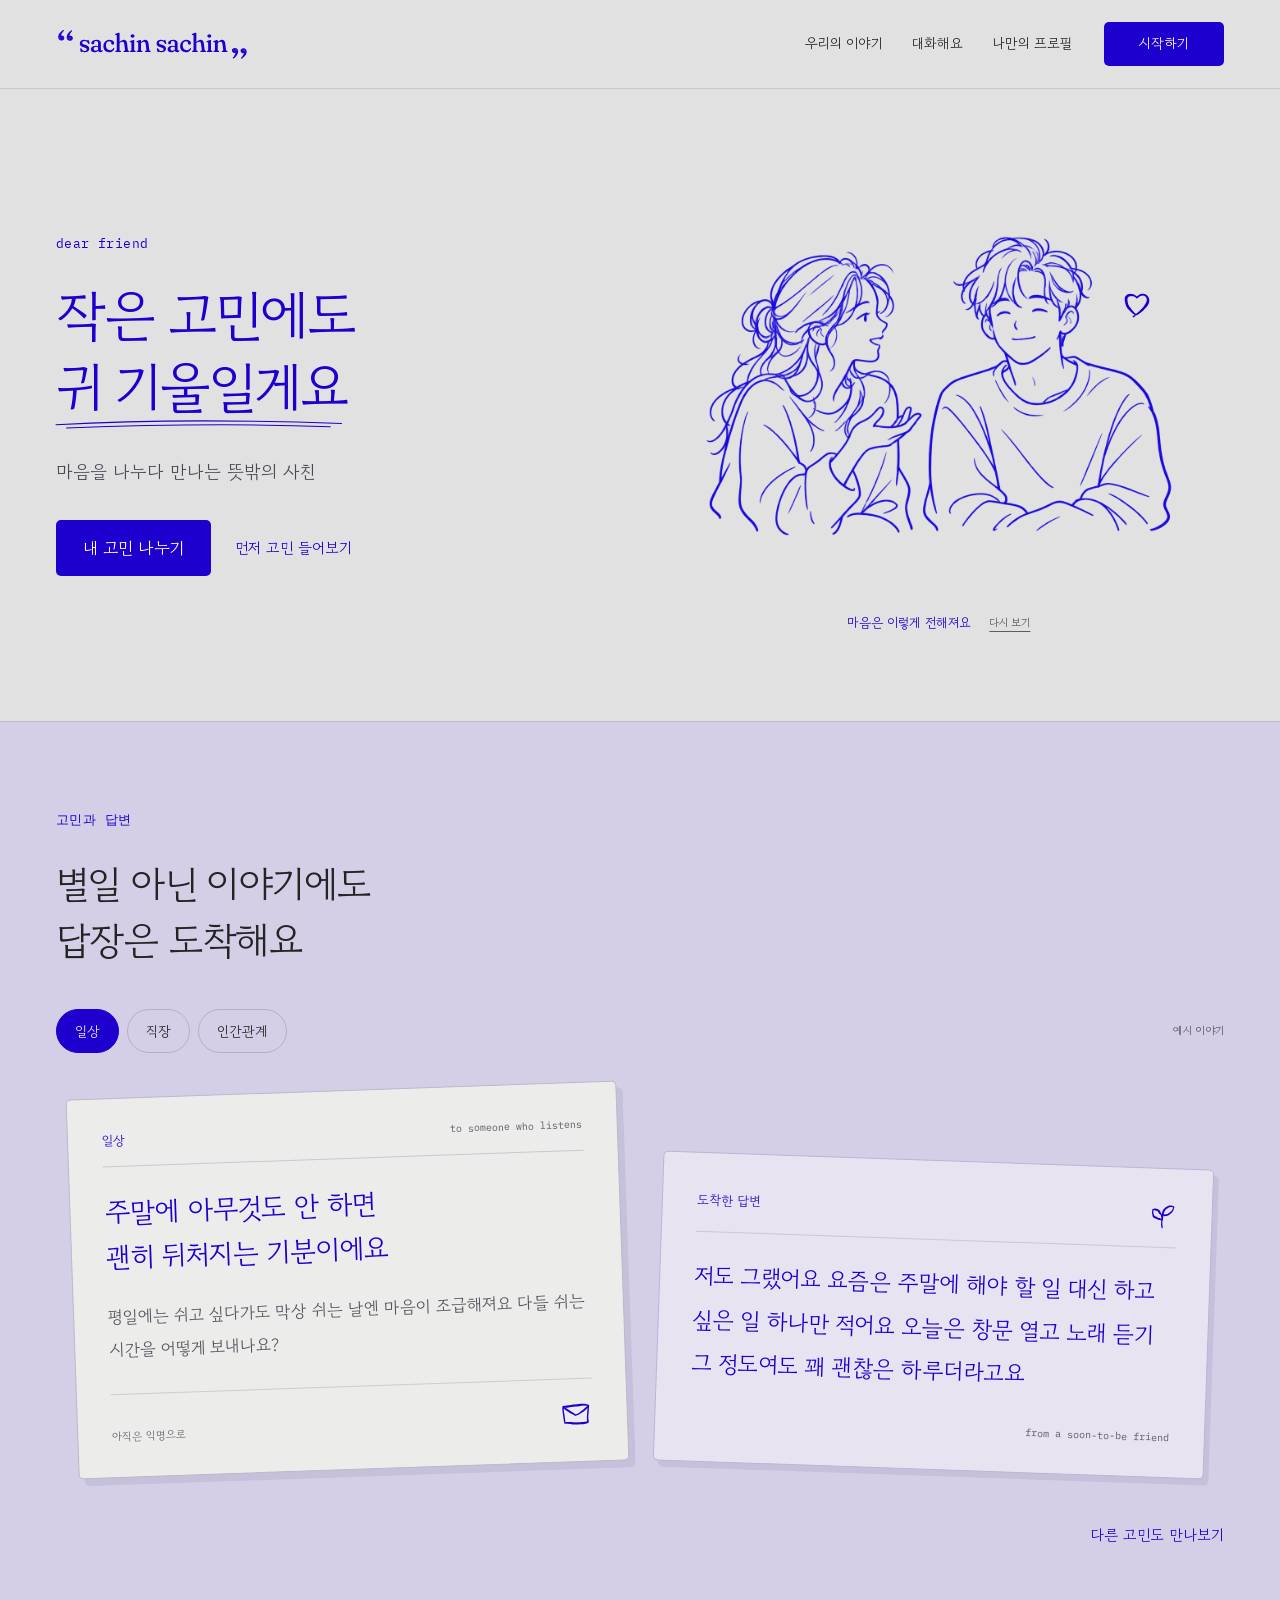
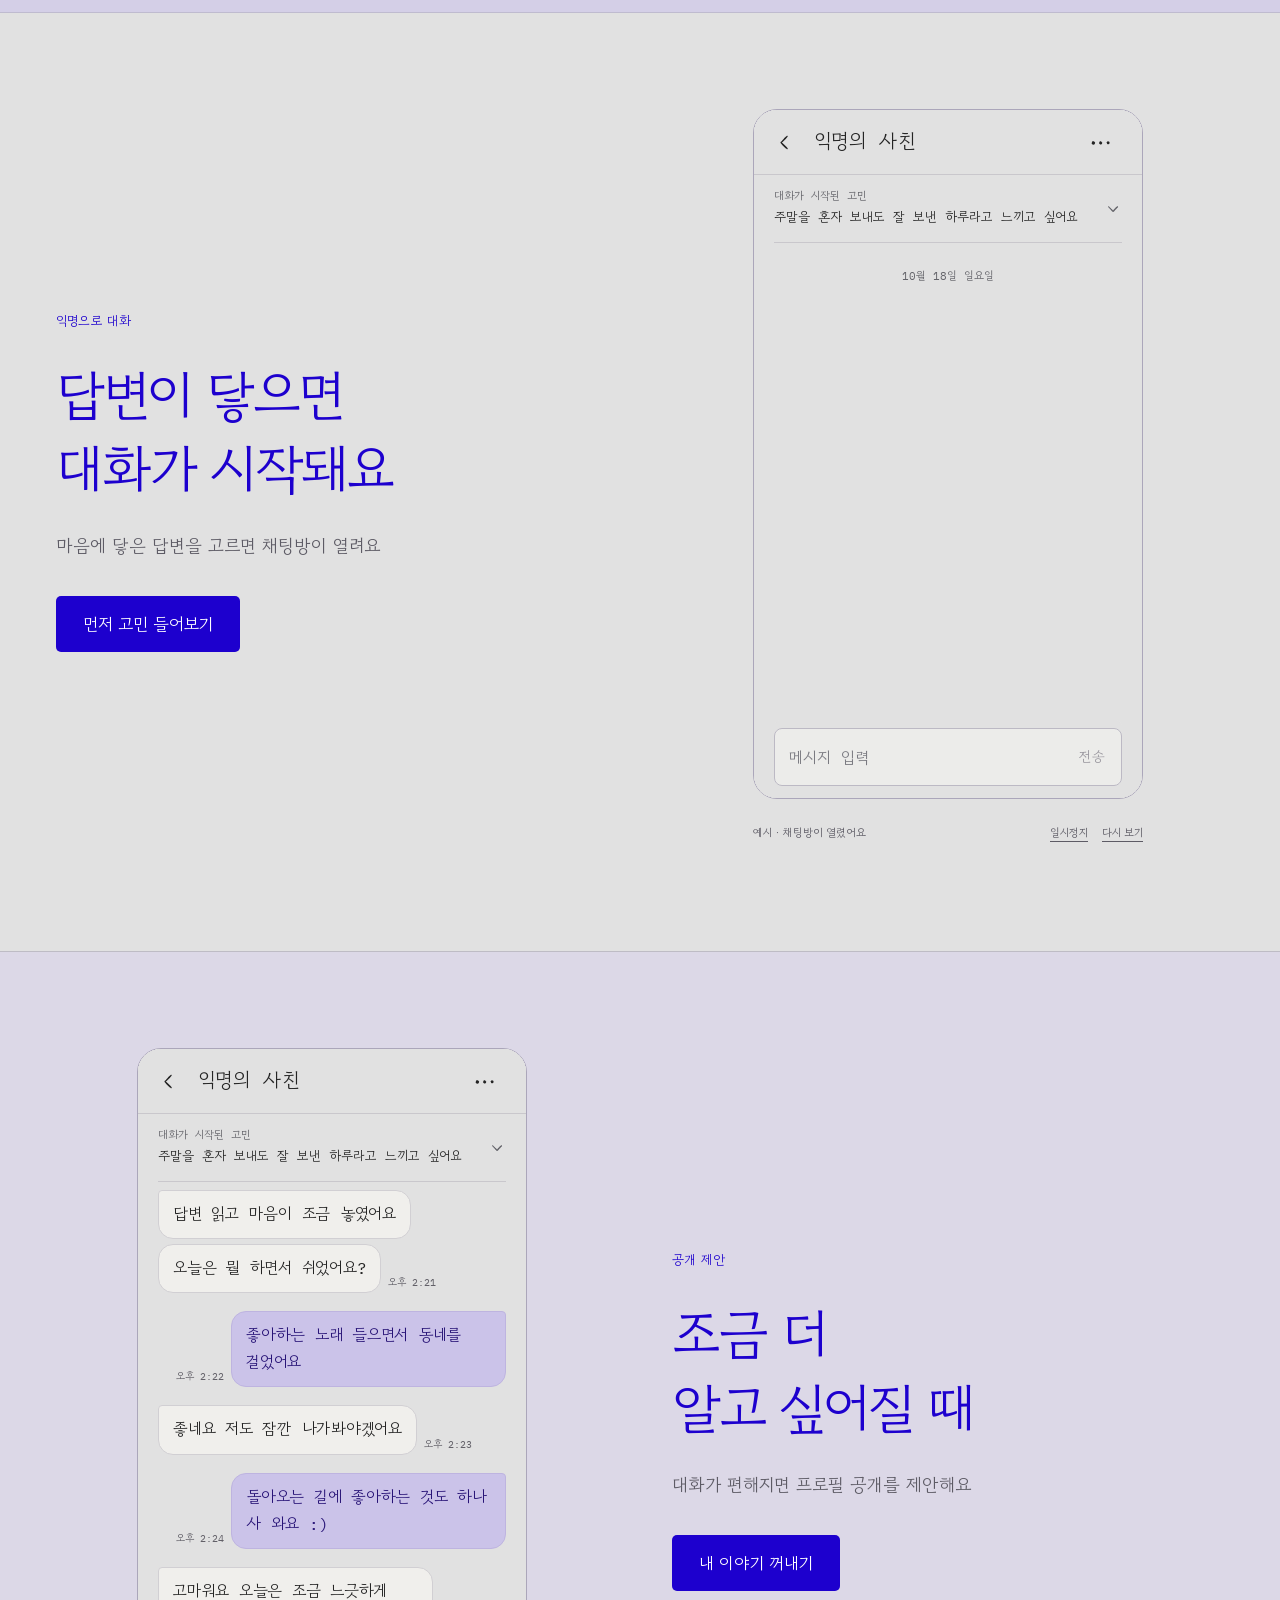
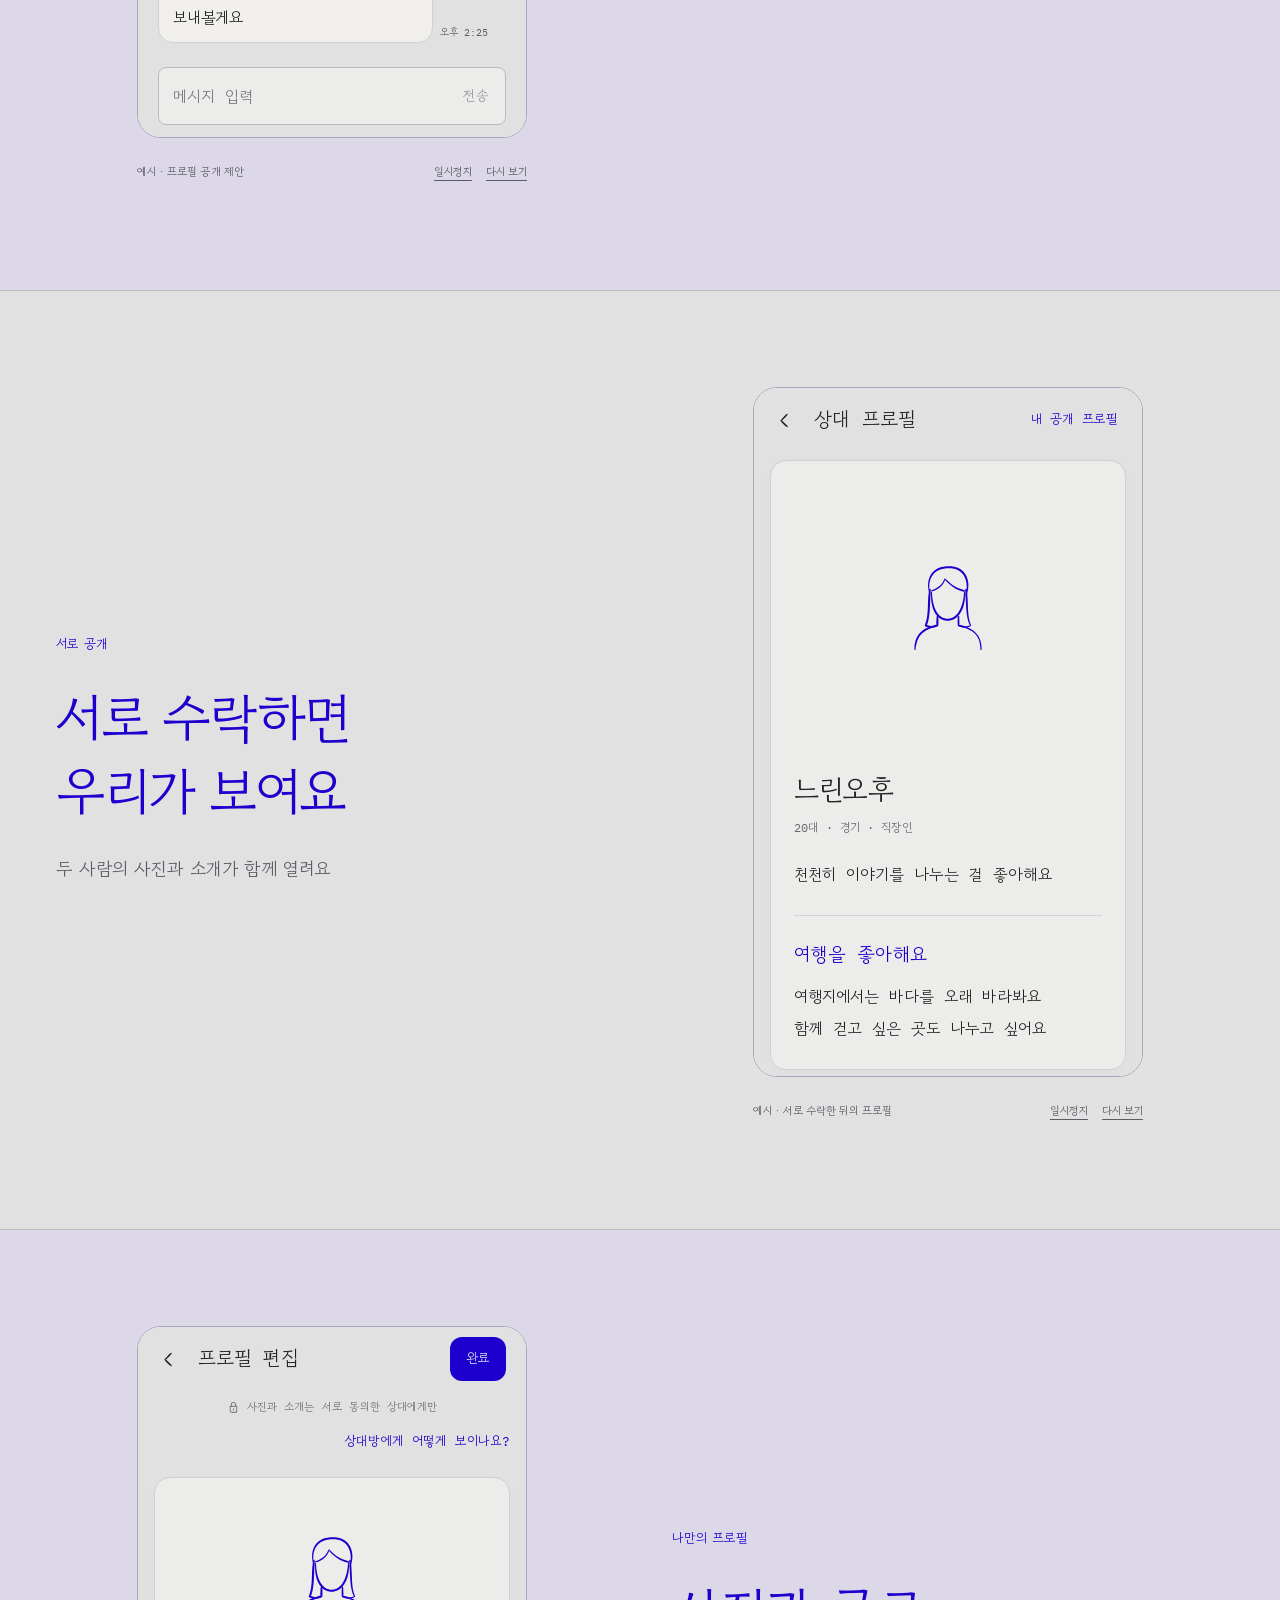
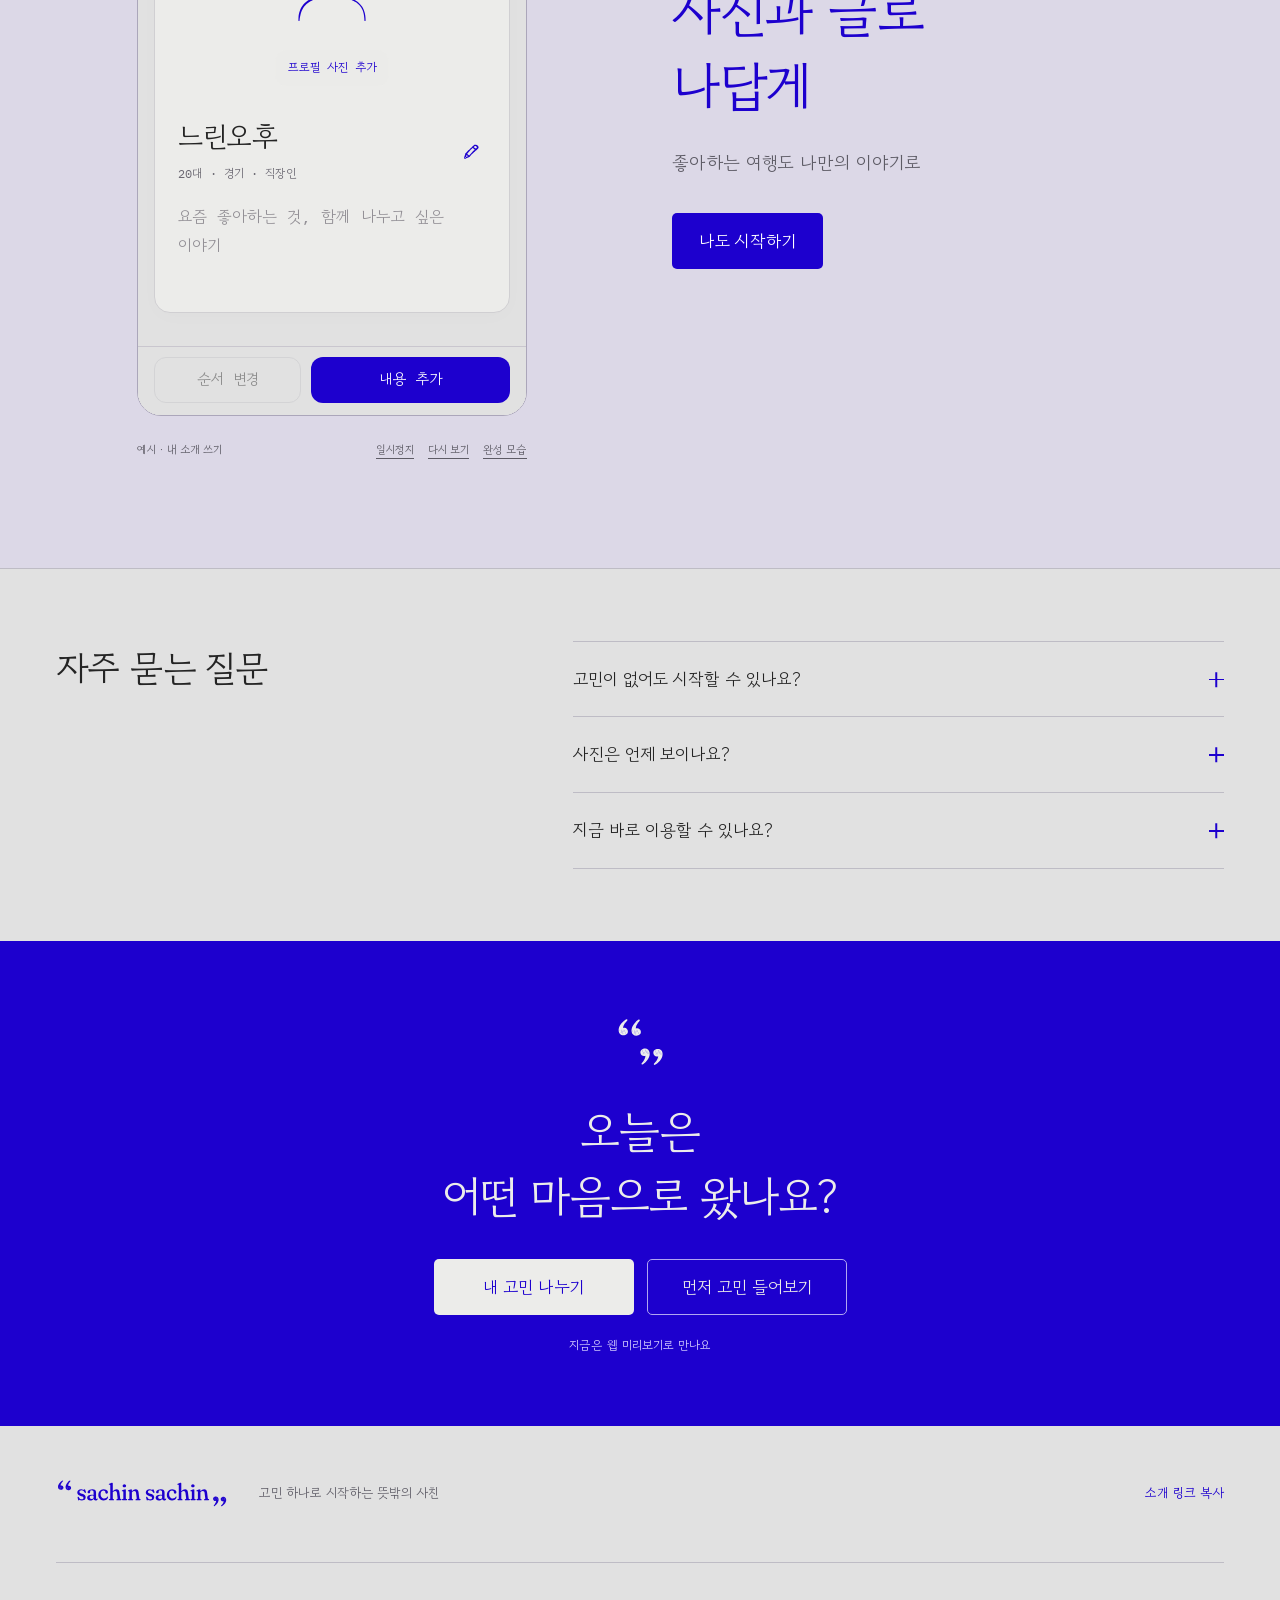
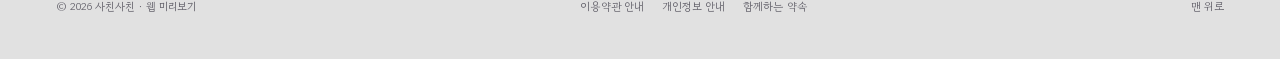
==== about/index.html @ dc68f645 "Separate disclosure proposal and revealed profiles, remove section numbering and retire previous pho" ====
<!doctype html>
<html lang="ko">
<head>
 <meta charset="utf-8">
 <meta name="viewport" content="width=device-width,initial-scale=1,viewport-fit=cover">
 <title>사친사친 — 작은 고민에도 귀 기울일게요</title>
 <meta name="description" content="작은 고민에도 귀 기울일게요 마음을 나누다 만나는 뜻밖의 사친">
 <meta name="theme-color" content="#e1e1e1">
 <link rel="canonical" href="https://jennkim0210.github.io/sachin-sachin-user-preview/about/">
 <meta property="og:type" content="website">
 <meta property="og:locale" content="ko_KR">
 <meta property="og:site_name" content="사친사친">
 <meta property="og:title" content="작은 고민에도 귀 기울일게요 — 사친사친">
 <meta property="og:description" content="고민을 나누고 들어주며 시작하는 뜻밖의 사친">
 <meta property="og:url" content="https://jennkim0210.github.io/sachin-sachin-user-preview/about/">
 <meta property="og:image" content="https://jennkim0210.github.io/sachin-sachin-user-preview/about/share.jpg?v=20261018-separate-disclosure">
 <meta property="og:image:width" content="1200"><meta property="og:image:height" content="630">
 <meta property="og:image:alt" content="작은 고민에도 귀 기울일게요 서로 이야기를 나누는 두 사람의 손그림과 사친사친 로고">
 <meta name="twitter:card" content="summary_large_image">
 <meta name="twitter:title" content="사친사친 — 작은 고민에도 귀 기울일게요">
 <meta name="twitter:description" content="고민을 나누고 들어주며 시작하는 뜻밖의 사친">
 <meta name="twitter:image" content="https://jennkim0210.github.io/sachin-sachin-user-preview/about/share.jpg?v=20261018-separate-disclosure">
 <link rel="icon" type="image/svg+xml" href="./assets/mark.svg">
 <link rel="apple-touch-icon" href="./assets/app-icon.png">
 <link rel="preload" href="./assets/gowun-dodum.woff2" as="font" type="font/woff2" crossorigin>
 <link rel="stylesheet" href="./landing.css?v=20261018-separate-disclosure">
</head>
<body>
 <a class="skip-link" href="#main">본문으로 건너뛰기</a>
 <header class="site-header">
  <div class="header-inner wrap">
   <a class="brand" href="#top" aria-label="사친사친 소개 처음으로"><img src="./assets/wordmark.svg" width="196" height="40" alt="사친사친"></a>
   <nav class="desktop-nav" aria-label="소개 메뉴"><a href="#stories">우리의 이야기</a><a href="#how">대화해요</a><a href="#profile-maker">나만의 프로필</a></nav>
   <a class="header-start" href="../#/listen?from=landing">시작하기</a>
  </div>
 </header>
 <main id="main">
  <section class="hero wrap" id="top" aria-labelledby="hero-title">
   <div class="hero-copy">
    <p class="eyebrow" lang="en">dear friend</p>
    <h1 id="hero-title">작은 고민에도<br><span class="underlined">귀 기울일게요<svg viewBox="0 0 440 20" preserveAspectRatio="none" aria-hidden="true"><path d="M3 12Q190 1 435 10M19 17Q240 8 418 15"/></svg></span></h1>
    <p class="hero-description">마음을 나누다 만나는 뜻밖의 사친</p>
    <div class="hero-actions"><a class="button primary" href="../#/write?from=landing">내 고민 나누기</a><a class="text-link" href="../#/listen?from=landing">먼저 고민 들어보기</a></div>
   </div>
   <figure class="hero-art"><div class="listening-scene" id="listening-scene"><div class="artboard"><img src="./assets/hero.webp" alt="한 사람의 이야기를 다른 사람이 가만히 듣고 있어요" width="1536" height="1024" fetchpriority="high"><svg viewBox="0 0 1000 667" class="ear-flow" aria-hidden="true"><defs><mask id="incoming-mask" maskUnits="userSpaceOnUse" x="300" y="190" width="450" height="120" style="mask-type:luminance"><path class="ink-window incoming-window" d="M334 276L342 262C331 256 329 244 334 235C341 222 368 219 387 224C402 228 409 238 404 249C400 264 378 269 354 265L334 276C356 285 374 264 393 266C412 269 426 256 444 258C455 260 463 263 474 258" pathLength="100" fill="none" stroke="white" stroke-width="12"/></mask><mask id="heart-mask" maskUnits="userSpaceOnUse" x="300" y="190" width="450" height="120" style="mask-type:luminance"><path class="ink-window heart-window" d="M604 252C632 251 648 245 668 243C683 241 696 249 707 241C700 235 689 225 690 216C691 208 702 207 708 215C714 205 726 209 726 217C726 225 715 235 707 241" pathLength="100" fill="none" stroke="white" stroke-width="12"/></mask></defs><g mask="url(#incoming-mask)"><path class="pen-ink" fill="currentColor" stroke="none" d="M335.14 276.65L335.78 275.77L336.29 274.82L336.73 273.84L337.4 272.98L337.74 271.93L338.39 271.07L338.83 270.08L339.3 269.12L339.92 268.23L340.25 267.19L340.92 266.33L341.3 265.31L341.83 264.37L342.39 263.47L342.84 261.73L341.54 260.5L340.53 260.08L339.78 259.32L338.96 258.71L338.23 258.03L337.69 257.2L336.97 256.56L336.58 255.67L336.07 254.9L335.58 254.13L335.37 253.22L334.88 252.47L334.62 251.62L334.46 250.74L334.04 249.97L333.96 249.1L333.8 248.26L333.51 247.46L333.59 246.6L333.46 245.78L333.35 244.95L333.56 244.12L333.49 243.28L333.6 242.45L333.91 241.65L333.92 240.78L334.25 239.97L334.6 239.16L334.74 238.28L335.23 237.52L335.55 236.7L335.84 235.84L336.32 235.28L336.63 234.67L336.89 234.01L337.41 233.52L337.88 233L338.21 232.35L338.78 231.9L339.37 231.48L339.82 230.85L340.47 230.44L341.17 230.07L341.76 229.47L342.52 229.1L343.31 228.75L344.03 228.16L344.9 227.87L345.74 227.46L346.55 226.92L347.5 226.72L348.35 226.22L349.26 225.89L350.22 225.69L351.12 225.23L352.12 225.18L353.09 224.9L354.09 224.74L355.14 224.75L356.17 224.47L357.27 224.6L358.35 224.36L359.47 224.35L360.6 224.25L361.71 224.01L362.86 224.01L363.95 223.62L365.09 223.63L366.17 223.3L367.28 223.25L368.37 223.13L369.46 223L370.56 223.14L371.66 222.99L372.77 223.27L373.9 223.19L375.03 223.45L376.17 223.52L377.3 223.62L378.42 223.86L379.53 223.81L380.59 224.16L381.65 224.13L382.62 224.45L383.59 224.64L384.54 224.83L385.4 225.29L386.36 225.44L387.35 226.07L388.48 226.4L389.46 227.05L390.53 227.49L391.54 228.02L392.49 228.58L393.5 228.94L394.3 229.59L395.24 229.92L395.97 230.49L396.67 231.03L397.43 231.42L397.93 232.1L398.55 232.61L399.14 233.14L399.49 233.86L400.05 234.4L400.54 235L400.82 235.73L401.33 236.31L401.81 236.92L402.05 237.65L402.49 238.26L402.97 238.85L403.17 239.57L403.5 240.23L403.94 240.86L404.07 241.59L404.22 242.31L404.54 243.03L404.52 243.8L404.45 244.57L404.57 245.39L404.31 246.19L404.03 246.99L403.89 247.89L403.33 248.72L403.07 249.52L402.93 250.31L402.51 250.98L402.1 251.64L401.89 252.4L401.48 253.05L400.94 253.62L400.62 254.31L400.22 254.95L399.61 255.42L399.14 255.98L398.71 256.58L398.05 256.94L397.44 257.34L396.91 257.88L396.19 258.14L395.46 258.39L394.79 258.85L393.99 259.05L393.16 259.21L392.38 259.64L391.49 259.79L390.59 259.97L389.75 260.41L388.8 260.55L387.89 260.84L387.03 261.27L386.06 261.38L385.19 261.77L384.29 262.04L383.34 262.12L382.48 262.5L381.51 262.49L380.56 262.69L379.57 262.86L378.52 262.82L377.47 263.15L376.33 263.12L375.21 263.45L374.04 263.65L372.89 263.9L371.78 264.32L370.63 264.47L369.58 264.95L368.47 264.99L367.42 265.36L366.34 265.29L365.24 265.42L364.13 265.26L362.96 265.15L361.77 264.95L360.55 264.68L359.28 264.51L358.03 264.21L356.74 264.12L355.52 263.8L353.86 263.74L352.41 264.23L351.57 264.89L350.57 265.19L349.64 265.71L348.66 266.13L347.61 266.43L346.63 267L345.51 267.23L344.52 267.83L343.45 268.24L342.41 268.76L341.47 269.43L340.4 269.88L339.56 270.66L338.54 271.15L337.67 271.81L336.78 272.42L335.8 272.86L335 273.53L333.97 273.86L332.24 276.17L334.41 278.16L335.46 278.61L336.6 278.8L337.67 279.27L338.81 279.3L339.91 279.47L340.99 279.62L342.04 279.44L343.06 279.59L344.03 279.49L344.96 279.34L345.88 279.5L346.77 279.32L347.66 279.33L348.57 279.48L349.49 279.32L350.44 279.45L351.43 279.52L352.43 279.34L353.47 279.47L354.51 279.33L355.53 279.08L356.6 279.07L357.59 278.69L358.57 278.39L359.58 278.21L360.45 277.69L361.38 277.43L362.29 277.12L363.11 276.6L364.04 276.4L364.91 276L365.78 275.54L366.74 275.36L367.61 274.85L368.53 274.47L369.5 274.18L370.33 273.57L371.27 273.22L372.17 272.78L372.94 272.15L373.86 271.81L374.66 271.28L375.42 270.72L376.31 270.44L377.05 269.91L377.83 269.5L378.7 269.31L379.45 268.85L380.27 268.6L381.14 268.48L381.92 268.08L382.79 267.94L383.66 267.85L384.48 267.49L385.35 267.41L386.22 267.35L387.04 267.03L387.91 267L388.76 266.99L389.58 266.75L390.41 266.81L391.23 266.92L392.04 266.81L392.82 267.03L393.83 267.32L394.9 267.46L395.92 267.92L397.02 268L398.09 268.37L399.2 268.56L400.33 268.61L401.46 268.9L402.6 268.75L403.73 268.81L404.85 268.76L405.91 268.45L407.01 268.44L408.01 268.09L409.01 267.84L410.03 267.71L410.95 267.25L411.95 267.11L412.91 266.8L413.85 266.38L414.87 266.26L415.8 265.79L416.78 265.47L417.79 265.22L418.68 264.66L419.69 264.42L420.6 263.99L421.48 263.49L422.45 263.28L423.28 262.75L424.17 262.42L425.08 262.18L425.89 261.67L426.82 261.52L427.69 261.2L428.56 260.83L429.51 260.76L430.4 260.37L431.33 260.17L432.29 260.06L433.2 259.67L434.17 259.62L435.12 259.41L436.06 259.13L437.03 259.18L437.97 258.92L438.93 258.88L439.9 258.96L440.87 258.79L441.84 259.04L442.82 259.07L443.78 259.19L444.8 259.61L445.93 259.73L446.96 260.23L448.07 260.34L449.11 260.71L450.17 260.97L451.24 261.08L452.25 261.47L453.31 261.47L454.32 261.72L455.33 261.91L456.37 261.88L457.36 262.18L458.38 262.15L459.4 262.2L460.42 262.41L461.45 262.24L462.5 262.37L463.55 262.35L464.6 262.15L465.69 262.25L466.75 261.95L467.86 261.82L468.98 261.65L470.07 261.23L471.26 261.09L472.35 260.52L473.58 260.25L474.68 259.6L475.36 259.2L475.75 258.49L475.78 257.68L475.47 256.94L474.86 256.41L474.09 256.19L473.25 256.24L472.22 256.88L471.11 257.13L470.12 257.61L469.1 257.91L468.1 258.14L467.16 258.55L466.16 258.57L465.24 258.92L464.29 258.98L463.34 259.01L462.41 259.24L461.47 259.08L460.53 259.17L459.58 259.18L458.64 258.95L457.66 259.06L456.71 258.85L455.74 258.71L454.74 258.74L453.77 258.41L452.75 258.41L451.75 258.23L450.75 257.98L449.68 257.98L448.68 257.6L447.58 257.56L446.51 257.26L445.41 257.05L444.21 256.89L443.12 256.6L442.03 256.71L440.98 256.49L439.93 256.49L438.88 256.58L437.84 256.4L436.82 256.6L435.79 256.59L434.77 256.56L433.79 256.81L432.77 256.72L431.77 256.87L430.79 257.06L429.75 257L428.78 257.32L427.76 257.45L426.73 257.56L425.77 257.99L424.72 258.12L423.75 258.48L422.82 258.92L421.8 259.11L420.93 259.64L419.99 259.97L419.05 260.25L418.22 260.78L417.27 260.96L416.39 261.32L415.52 261.69L414.55 261.78L413.68 262.19L412.73 262.36L411.76 262.5L410.85 262.9L409.84 262.95L408.9 263.24L407.96 263.53L406.97 263.58L406.07 263.98L405.13 264.07L404.21 264.21L403.32 264.52L402.39 264.44L401.48 264.66L400.54 264.67L399.59 264.57L398.59 264.71L397.62 264.44L396.57 264.46L395.52 264.3L394.47 264.07L393.29 264.06L392.29 263.8L391.31 263.84L390.34 263.97L389.38 263.85L388.45 264.01L387.55 264.23L386.61 264.18L385.72 264.39L384.84 264.65L383.91 264.64L383.03 264.91L382.14 265.2L381.18 265.25L380.3 265.62L379.4 265.97L378.43 266.14L377.58 266.65L376.69 267.07L375.75 267.38L374.97 268L374.1 268.43L373.23 268.83L372.51 269.46L371.63 269.79L370.81 270.2L370.06 270.72L369.15 270.89L368.33 271.28L367.49 271.61L366.54 271.69L365.68 272.08L364.74 272.26L363.76 272.38L362.87 272.79L361.88 272.89L360.94 273.15L360.05 273.54L359.08 273.62L358.23 273.99L357.37 274.27L356.47 274.33L355.67 274.69L354.82 274.79L353.96 274.83L353.12 275.11L352.24 275.04L351.35 275.08L350.45 275.25L349.52 275.08L348.58 275.19L347.63 275.27L346.67 275.12L345.72 275.33L344.77 275.33L343.82 275.27L342.9 275.51L341.99 275.39L341.09 275.41L340.19 275.5L339.32 275.23L338.41 275.28L337.52 275.05L336.61 274.78L335.61 274.67L335.94 275.82L335.81 276.89L336.8 276.33L337.7 275.62L338.53 274.84L339.49 274.25L340.2 273.37L341.14 272.82L341.91 272.09L342.76 271.49L343.68 271.04L344.51 270.4L345.53 270.17L346.44 269.63L347.49 269.38L348.53 269.06L349.56 268.63L350.7 268.45L351.7 267.88L352.82 267.61L353.83 267.07L354.21 266.77L354.93 267.09L356.21 267.23L357.43 267.57L358.67 267.69L359.85 268.1L361.12 268.2L362.34 268.66L363.66 268.7L364.96 269.1L366.31 269L367.67 269.21L368.98 269L370.3 268.96L371.54 268.74L372.72 268.5L373.88 268.41L374.93 268.05L376.03 268.07L377.04 267.72L378.1 267.71L379.16 267.5L380.23 267.27L381.34 267.21L382.39 266.76L383.5 266.62L384.53 266.21L385.51 265.78L386.53 265.55L387.39 264.98L388.31 264.69L389.18 264.38L389.96 263.87L390.85 263.72L391.67 263.39L392.47 262.99L393.38 262.88L394.23 262.52L395.07 262.12L396.02 261.95L396.87 261.5L397.68 260.96L398.59 260.62L399.37 260.04L400.03 259.33L400.81 258.8L401.48 258.13L401.93 257.31L402.51 256.62L403.09 255.94L403.4 255.09L403.78 254.32L404.3 253.62L404.57 252.79L404.8 251.95L405.25 251.2L405.54 250.37L405.61 249.61L406.13 248.83L406.51 247.84L406.7 246.81L407.12 245.84L407.23 244.81L407.2 243.8L407.39 242.79L407.27 241.81L407 240.88L406.96 239.92L406.72 239.04L406.29 238.25L406.1 237.39L405.84 236.58L405.34 235.9L405.05 235.12L404.77 234.32L404.21 233.66L403.8 232.89L403.42 232.05L402.73 231.38L402.17 230.58L401.59 229.74L400.73 229.14L400.02 228.34L399.19 227.65L398.22 227.14L397.41 226.38L396.4 225.95L395.48 225.35L394.56 224.76L393.52 224.33L392.61 223.6L391.47 223.2L390.46 222.43L389.2 222L388 221.32L386.83 221L385.67 220.7L384.51 220.31L383.27 220.33L382.09 220.04L380.89 220.16L379.72 220.1L378.58 220.1L377.44 220.26L376.31 220.12L375.18 220.34L374.05 220.15L372.89 220.31L371.72 220.23L370.54 220.25L369.36 220.37L368.16 220.29L367 220.59L365.8 220.51L364.68 220.85L363.53 220.87L362.44 221.08L361.36 221.26L360.27 221.26L359.22 221.54L358.12 221.43L357.05 221.69L355.95 221.67L354.85 221.78L353.75 221.99L352.62 221.97L351.56 222.34L350.45 222.41L349.4 222.68L348.39 223.03L347.32 223.13L346.39 223.59L345.38 223.8L344.4 224.04L343.52 224.51L342.51 224.67L341.6 225.05L340.73 225.53L339.74 225.77L338.9 226.31L338.08 226.88L337.13 227.29L336.39 227.97L335.71 228.69L334.89 229.27L334.28 230.04L333.8 230.88L333.15 231.58L332.65 232.38L332.38 233.28L331.94 234.05L331.47 234.97L331.29 236.01L330.83 236.93L330.56 237.91L330.44 238.93L330.04 239.88L329.97 240.91L329.87 241.93L329.6 242.94L329.72 243.98L329.69 245.01L329.63 246.04L329.94 247.05L329.99 248.07L330.18 249.07L330.62 250L330.77 251.01L331.19 251.93L331.69 252.82L331.97 253.8L332.61 254.63L333.14 255.53L333.64 256.46L334.45 257.2L335.02 258.12L335.83 258.89L336.69 259.61L337.45 260.47L338.49 261.02L339.35 261.83L340.43 262.37L340.9 262.36L340.43 262.33L339.99 263.34L339.27 264.16L338.87 265.17L338.19 266.02L337.65 266.95L337.16 267.91L336.46 268.75L336.08 269.77L335.39 270.62L334.93 271.59L334.41 272.53L333.77 273.41L333.41 274.43L332.7 275.26L332.6 275.9L332.7 276.52L333.05 277.03L333.6 277.34L334.22 277.38L334.79 277.15Z"/></g><g mask="url(#heart-mask)"><path class="pen-ink" fill="currentColor" stroke="none" d="M604.05 253.85L605.44 253.66L606.83 253.81L608.19 253.61L609.56 253.68L610.88 253.45L612.21 253.48L613.49 253.23L614.77 253.26L616.01 252.98L617.27 253.05L618.47 252.73L619.72 252.82L620.9 252.48L622.13 252.5L623.29 252.17L624.47 252.04L625.61 251.81L626.71 251.48L627.83 251.37L628.85 250.92L629.93 250.87L630.94 250.49L631.97 250.31L633.01 250.16L634.01 249.81L635.07 249.83L636.08 249.5L637.12 249.4L638.16 249.31L639.16 248.98L640.21 249.01L641.2 248.73L642.2 248.57L643.21 248.56L644.15 248.23L645.14 248.26L646.1 248.14L647.04 247.94L648.02 248.06L648.96 247.85L649.94 247.8L650.93 247.87L651.9 247.59L652.91 247.61L653.92 247.49L654.89 247.17L655.92 247.16L656.88 246.82L657.84 246.53L658.84 246.43L659.73 246L660.68 245.84L661.62 245.69L662.49 245.32L663.44 245.34L664.35 245.14L665.28 244.97L666.25 245.08L667.21 244.83L668.24 244.86L669.38 244.77L670.47 244.58L671.58 244.66L672.64 244.36L673.71 244.46L674.73 244.27L675.73 244.23L676.69 244.32L677.65 244.18L678.56 244.45L679.53 244.44L680.48 244.66L681.43 244.96L682.48 245.04L683.44 245.5L684.51 245.64L685.56 245.89L686.58 246.24L687.68 246.23L688.7 246.52L689.74 246.6L690.77 246.55L691.76 246.79L692.75 246.7L693.72 246.7L694.69 246.86L695.65 246.68L696.62 246.72L697.61 246.78L698.59 246.5L699.61 246.46L700.64 246.32L701.61 245.85L702.65 245.61L703.64 245.16L704.49 244.47L705.48 243.99L706.28 243.23L706.99 242.44L708.16 240.81L706.61 239.61L705.93 239.13L705.24 238.49L704.4 238.06L703.79 237.29L703.07 236.62L702.36 235.91L701.82 234.99L701.01 234.28L700.48 233.29L699.7 232.49L699.02 231.61L698.38 230.7L697.58 229.97L697.07 229.03L696.32 228.34L695.86 227.47L695.35 226.67L694.82 225.9L694.61 224.99L694.11 224.21L693.94 223.31L693.75 222.43L693.4 221.6L693.42 220.71L693.22 219.88L693.02 219.09L693.12 218.28L692.95 217.55L692.86 216.83L693.05 216.18L692.99 215.57L693.03 215.02L693.33 214.6L693.46 214.16L693.55 213.71L693.9 213.42L694.25 213.16L694.49 212.74L694.88 212.45L695.4 212.34L695.87 212.06L696.39 211.74L697.03 211.72L697.68 211.63L698.37 211.37L699.1 211.41L699.86 211.5L700.67 211.35L701.46 211.54L702.26 211.77L703.15 211.83L703.9 212.29L704.7 212.68L705.53 213.1L706.12 213.86L706.78 214.26L707.7 215.66L709.26 214.44L709.82 213.8L710.65 213.28L711.27 212.57L712.08 212.19L712.82 211.8L713.47 211.3L714.24 211.15L714.95 210.95L715.6 210.61L716.31 210.62L716.98 210.65L717.63 210.49L718.27 210.58L718.86 210.85L719.47 210.93L720.07 211.08L720.54 211.49L721.01 211.84L721.56 212.08L721.96 212.51L722.22 213.05L722.61 213.45L722.99 213.86L723.12 214.42L723.25 214.96L723.54 215.43L723.66 215.97L723.56 216.57L723.65 217.14L723.73 217.76L723.48 218.39L723.35 219.05L723.31 219.77L722.91 220.43L722.65 221.15L722.42 221.94L721.85 222.61L721.54 223.46L721.05 224.26L720.44 225.02L720.03 225.98L719.27 226.72L718.78 227.69L718.04 228.5L717.38 229.39L716.72 230.29L715.9 231.05L715.27 232.01L714.34 232.67L713.67 233.6L712.73 234.23L711.97 235.08L711.08 235.77L710.22 236.48L709.44 237.28L708.51 237.85L707.82 238.7L706.93 239.25L706.19 239.94L705.82 240.4L705.68 240.97L705.8 241.55L706.16 242.01L706.68 242.28L707.27 242.29L707.86 242.12L708.58 241.39L709.55 240.93L710.37 240.23L711.25 239.57L712.22 238.99L713.02 238.17L714.07 237.61L714.86 236.73L715.89 236.1L716.73 235.23L717.67 234.46L718.57 233.66L719.37 232.76L720.33 232.02L721.01 231.05L721.96 230.33L722.61 229.36L723.43 228.55L724.15 227.66L724.73 226.68L725.52 225.84L725.92 224.78L726.47 223.82L726.94 222.83L727.09 221.75L727.47 220.77L727.65 219.76L727.56 218.76L727.68 217.8L727.66 216.86L727.33 215.97L727.14 215.12L726.99 214.27L726.55 213.54L726.07 212.87L725.75 212.12L725.3 211.44L724.64 210.93L724.06 210.35L723.53 209.69L722.8 209.25L722 208.92L721.28 208.43L720.48 208.03L719.58 207.93L718.7 207.76L717.81 207.51L716.88 207.59L715.97 207.77L715.01 207.75L714.1 208.01L713.23 208.46L712.28 208.7L711.38 209.16L710.58 209.83L709.59 210.3L708.78 211.08L707.95 211.93L706.91 212.9L708.16 213.08L709.14 212.96L708.04 211.91L707.15 211.06L706.24 210.27L705.14 209.83L704.2 209.18L703.17 208.8L702.13 208.6L701.18 208.17L700.2 208.06L699.25 208.03L698.32 207.78L697.4 207.81L696.5 207.98L695.56 207.95L694.64 208.1L693.81 208.53L692.93 208.86L692.02 209.22L691.31 209.89L690.69 210.63L689.96 211.31L689.43 212.15L689.2 213.13L688.85 214.05L688.57 215.01L688.68 216.02L688.64 216.96L688.58 217.88L688.86 218.75L688.92 219.64L688.96 220.56L689.31 221.45L689.38 222.44L689.58 223.45L690.01 224.45L690.16 225.58L690.69 226.62L691.18 227.71L691.65 228.83L692.46 229.75L693.01 230.84L693.89 231.66L694.62 232.55L695.38 233.4L696.27 234.1L696.91 235L697.85 235.64L698.52 236.52L699.38 237.24L700.23 237.98L700.98 238.82L701.98 239.38L702.75 240.17L703.67 240.73L704.6 241.21L705.45 241.91L705.6 241.12L705.33 240.68L704.54 241.23L703.95 241.92L703.15 242.27L702.38 242.64L701.67 243.09L700.82 243.17L700.02 243.37L699.2 243.62L698.33 243.5L697.46 243.62L696.57 243.71L695.66 243.51L694.74 243.62L693.81 243.61L692.88 243.41L691.93 243.53L691 243.39L690.09 243.22L689.15 243.27L688.26 242.94L687.35 242.79L686.42 242.6L685.55 242.13L684.56 241.96L683.63 241.48L682.62 241.08L681.54 240.83L680.48 240.29L679.3 240.18L678.14 239.85L676.94 239.69L675.73 239.74L674.53 239.56L673.37 239.82L672.2 239.77L671.07 239.98L669.94 240.17L668.79 240.24L667.7 240.63L666.71 240.59L665.72 240.9L664.71 241.09L663.67 241.17L662.69 241.6L661.65 241.72L660.66 242.01L659.73 242.43L658.72 242.55L657.83 242.97L656.92 243.26L655.98 243.38L655.14 243.8L654.22 243.9L653.32 244.04L652.44 244.37L651.5 244.33L650.57 244.55L649.63 244.75L648.64 244.71L647.68 245.03L646.68 245.13L645.68 245.22L644.72 245.6L643.71 245.63L642.74 245.91L641.77 246.19L640.77 246.21L639.82 246.57L638.81 246.62L637.81 246.73L636.82 246.97L635.77 246.86L634.75 247.09L633.69 247.08L632.61 247.1L631.54 247.33L630.41 247.23L629.33 247.55L628.2 247.58L627.1 247.8L626.01 248.04L624.88 248.11L623.81 248.49L622.67 248.48L621.58 248.86L620.42 248.86L619.28 249.14L618.1 249.21L616.9 249.38L615.68 249.51L614.44 249.59L613.19 249.76L611.91 249.78L610.64 249.96L609.34 249.95L608.03 250.1L606.7 250.09L605.34 250.19L603.96 250.26L603.2 250.44L602.61 250.94L602.29 251.65L602.31 252.43L602.66 253.12L603.28 253.59Z"/></g></svg></div></div><figcaption><span>마음은 이렇게 전해져요</span><button class="replay" type="button" id="replay-scene" hidden>다시 보기</button></figcaption></figure>
  </section>
  <section class="stories-section" id="stories" aria-labelledby="stories-title">
   <div class="wrap">
    <div class="section-heading"><div><p class="eyebrow">고민과 답변</p><h2 id="stories-title">별일 아닌 이야기에도<br>답장은 도착해요</h2></div></div>
    <div class="story-toolbar"><div class="story-tabs" role="tablist" aria-label="대화 예시 주제"><button id="topic-daily" type="button" role="tab" aria-selected="true" aria-controls="story-panel" data-story="daily">일상</button><button id="topic-work" type="button" role="tab" aria-selected="false" aria-controls="story-panel" data-story="work" tabindex="-1">직장</button><button id="topic-people" type="button" role="tab" aria-selected="false" aria-controls="story-panel" data-story="people" tabindex="-1">인간관계</button></div><span class="sample-label">예시 이야기</span></div>
    <div class="letter-pair" role="tabpanel" id="story-panel" aria-labelledby="topic-daily" tabindex="0">
     <article class="concern-letter"><div class="letter-meta"><span id="sample-topic">일상</span><span lang="en">to someone who listens</span></div><h3 id="sample-title">주말에 아무것도 안 하면<br>괜히 뒤처지는 기분이에요</h3><p id="sample-body">평일에는 쉬고 싶다가도 막상 쉬는 날엔 마음이 조급해져요 다들 쉬는 시간을 어떻게 보내나요?</p><div class="letter-signature"><span>아직은 익명으로</span><svg class="pen-doodle" data-doodle="envelope" viewBox="0 0 64 72" aria-hidden="true" focusable="false"><path class="pen-ink" fill="currentColor" fill-rule="evenodd" stroke="none" d="M8.09 25.18L8.09 25.57L9.12 25.62L10.2 25.81L11.28 25.67L12.38 25.89L13.47 25.77L14.57 25.75L15.67 25.8L16.74 25.53L17.84 25.62L18.88 25.34L19.94 25.24L20.99 25.17L22.01 24.86L23.06 24.93L24.06 24.64L25.09 24.6L26.12 24.56L27.14 24.34L28.19 24.48L29.23 24.25L30.29 24.32L31.36 24.29L32.43 24.13L33.53 24.27L34.61 24.02L35.71 24.08L36.8 23.94L37.88 23.76L38.98 23.8L40.03 23.46L41.11 23.5L42.15 23.28L43.18 23.14L44.22 23.16L45.24 22.9L46.25 23.05L47.28 22.89L48.3 22.98L49.32 23.09L50.39 23.06L51.4 23.39L52.5 23.38L53.53 23.72L54.59 23.89L55.07 23.62L54.58 23.88L54.61 24.94L54.26 25.99L54.23 27.09L54.09 28.17L53.87 29.24L53.94 30.33L53.64 31.39L53.7 32.46L53.55 33.52L53.4 34.57L53.45 35.63L53.14 36.66L53.21 37.74L52.99 38.78L52.86 39.84L52.85 40.93L52.55 41.98L52.63 43.09L52.38 44.17L52.35 45.27L52.35 46.37L52.14 47.48L52.32 48.59L52.14 49.71L52.26 50.81L52.3 51.91L52.22 53.02L52.44 54.05L52.59 54.01L52.45 53.73L51.41 53.87L50.36 54.02L49.35 54.3L48.29 54.24L47.29 54.55L46.24 54.48L45.2 54.62L44.15 54.7L43.09 54.62L42.02 54.84L40.93 54.67L39.85 54.86L38.76 54.83L37.67 54.82L36.58 55L35.5 54.84L34.43 55.06L33.37 54.95L32.32 54.98L31.28 55.05L30.25 54.85L29.22 55L28.21 54.75L27.19 54.74L26.16 54.65L25.15 54.39L24.09 54.44L23.07 54.11L21.99 54.09L20.92 53.95L19.85 53.74L18.74 53.83L17.66 53.58L16.54 53.69L15.45 53.65L14.35 53.6L13.26 53.83L12.18 53.7L11.11 53.93L9.91 53.98L10.22 54.4L10.62 54.72L10.59 53.58L10.22 52.57L10.13 51.52L10 50.48L9.75 49.45L9.83 48.39L9.54 47.36L9.59 46.29L9.48 45.23L9.31 44.17L9.4 43.08L9.09 42.03L9.15 40.93L8.94 39.87L8.77 38.8L8.75 37.72L8.41 36.68L8.45 35.6L8.19 34.57L8.09 33.52L8.1 32.48L7.86 31.45L8.04 30.41L7.89 29.38L8.01 28.35L8.14 27.32L8.12 26.27L8.46 25.25ZM5.2 24.93L5.12 26.05L5.03 27.16L5.19 28.27L5.01 29.38L5.23 30.49L5.19 31.6L5.26 32.7L5.48 33.78L5.41 34.88L5.72 35.94L5.71 37.02L5.87 38.08L6.06 39.13L6.01 40.2L6.32 41.23L6.25 42.3L6.43 43.35L6.55 44.4L6.51 45.48L6.8 46.53L6.72 47.62L6.97 48.69L7.07 49.78L7.13 50.87L7.46 51.93L7.43 53.04L7.77 54.09L7.86 55.12L8.5 56.9L10.28 56.87L11.21 57.09L12.24 56.93L13.27 57.08L14.28 57.17L15.29 57.14L16.28 57.46L17.29 57.42L18.27 57.7L19.28 57.89L20.32 57.97L21.32 58.35L22.4 58.36L23.45 58.68L24.54 58.81L25.66 58.88L26.75 59.17L27.89 59.06L29 59.28L30.12 59.23L31.24 59.21L32.35 59.33L33.45 59.11L34.54 59.27L35.62 59.1L36.7 59.11L37.78 59.16L38.86 58.98L39.94 59.17L41.02 58.97L42.12 59.07L43.23 59.03L44.35 58.9L45.49 59L46.62 58.7L47.79 58.73L48.92 58.44L50.07 58.22L51.22 58.02L52.31 57.54L53.48 57.38L55.52 56.13L55.84 53.81L55.65 52.7L55.4 51.65L55.43 50.59L55.11 49.56L55.19 48.52L55.07 47.49L55.01 46.45L55.19 45.43L55.05 44.38L55.33 43.36L55.34 42.3L55.48 41.25L55.73 40.21L55.7 39.13L56.05 38.08L56.04 36.99L56.22 35.92L56.39 34.85L56.33 33.76L56.62 32.71L56.52 31.63L56.71 30.58L56.8 29.52L56.78 28.46L57.08 27.44L57.01 26.37L57.31 25.36L57.45 24.26L57.29 22.07L55.34 21.01L54.2 20.91L53.16 20.43L52.04 20.27L50.94 19.97L49.83 19.64L48.68 19.59L47.55 19.22L46.39 19.27L45.24 19.07L44.08 19.04L42.94 19.14L41.8 19.01L40.69 19.27L39.58 19.2L38.5 19.38L37.44 19.52L36.37 19.49L35.34 19.79L34.28 19.7L33.25 19.9L32.21 19.96L31.16 19.93L30.11 20.17L29.04 20.02L27.97 20.23L26.89 20.24L25.8 20.24L24.73 20.48L23.62 20.38L22.56 20.66L21.48 20.69L20.41 20.79L19.38 21.06L18.31 21.01L17.31 21.33L16.28 21.36L15.27 21.48L14.28 21.71L13.25 21.63L12.25 21.91L11.21 21.86L10.17 21.96L9.12 22.12L8 22L5.79 22.76Z"/><path class="pen-ink" fill="currentColor" stroke="none" d="M7.84 27.36L8.72 27.97L9.39 28.85L10.32 29.43L11.11 30.2L11.95 30.91L12.89 31.46L13.63 32.26L14.62 32.7L15.42 33.37L16.27 33.98L17.19 34.48L17.94 35.25L18.92 35.71L19.75 36.42L20.68 37.01L21.68 37.5L22.54 38.19L23.6 38.53L24.49 39.14L25.43 39.58L26.38 39.98L27.14 40.62L28.09 40.99L28.68 41.6L29.66 42.44L31.05 42.03L32.05 41.83L33 41.27L34.09 41.06L35.11 40.59L36.13 40.12L37.23 39.79L38.14 39.11L39.21 38.74L40.11 38.1L41.06 37.56L42.04 37.1L42.87 36.4L43.91 36.03L44.75 35.34L45.74 34.83L46.71 34.26L47.58 33.51L48.62 32.99L49.4 32.12L50.39 31.51L51.19 30.71L51.98 29.92L52.84 29.24L53.5 28.35L54.43 27.77L55.12 26.91L56.03 26.28L56.45 25.69L56.6 24.99L56.44 24.3L55.99 23.74L55.35 23.44L54.64 23.44L54.06 23.83L53.03 24.35L52.24 25.18L51.29 25.82L50.41 26.54L49.62 27.33L48.68 27.92L48.02 28.8L47.11 29.36L46.38 30.11L45.56 30.74L44.66 31.28L43.9 32.04L42.91 32.48L42.11 33.24L41.17 33.79L40.29 34.42L39.48 35.16L38.52 35.63L37.77 36.41L36.84 36.85L35.99 37.42L35.13 37.96L34.14 38.24L33.26 38.8L32.21 38.99L31.22 39.39L30.15 39.77L30.49 39.83L30.65 39.76L29.84 38.76L28.91 38.11L28 37.45L27.16 36.7L26.15 36.27L25.36 35.52L24.43 35.06L23.58 34.48L22.81 33.81L21.88 33.37L21.16 32.6L20.25 32.08L19.42 31.42L18.62 30.71L17.65 30.23L16.9 29.44L15.95 28.94L15.11 28.32L14.29 27.7L13.35 27.25L12.65 26.5L11.73 26.01L10.96 25.33L10.16 24.64L9.44 24.33L8.67 24.3L7.97 24.61L7.47 25.2L7.27 25.94L7.42 26.7Z"/></svg></div></article>
     <article class="reply-letter"><div class="letter-meta"><span>도착한 답변</span><svg class="pen-doodle" data-doodle="sprout" viewBox="0 0 64 72" aria-hidden="true" focusable="false"><path class="pen-ink" fill="currentColor" stroke="none" d="M33.15 60.76L33.19 59.59L32.86 58.51L32.76 57.41L32.55 56.36L32.24 55.35L32.26 54.3L31.95 53.27L32.05 52.2L31.91 51.12L31.89 50.04L31.97 48.95L31.8 47.86L32.01 46.8L31.9 45.74L32.06 44.72L32.23 43.71L32.27 42.68L32.69 41.71L32.76 40.65L33.13 39.63L33.37 38.56L33.47 37.45L33.82 36.36L33.72 35.24L33.78 34.15L33.67 33.09L33.47 32.04L33.42 31.36L33 30.81L32.39 30.49L31.7 30.48L31.06 30.76L30.62 31.29L30.48 31.96L30.21 33.01L30.26 34.06L29.94 35.07L30.04 36.07L29.99 37.05L29.82 38.03L29.9 39.08L29.59 40.1L29.62 41.21L29.48 42.31L29.34 43.43L29.47 44.57L29.27 45.68L29.47 46.78L29.4 47.88L29.39 48.96L29.51 50.04L29.31 51.14L29.49 52.25L29.32 53.39L29.43 54.54L29.52 55.7L29.53 56.88L29.91 58L30.02 59.14L30.52 60.17L30.71 61.27L30.99 61.78L31.43 62.14L31.98 62.28L32.53 62.16L32.98 61.81L33.24 61.3Z"/><path class="pen-ink" fill="currentColor" fill-rule="evenodd" stroke="none" d="M30.78 43.47L30.13 43L29.23 42.54L28.2 41.8L27.02 41.45L25.97 40.86L24.92 40.71L24.05 40.43L23.28 40.1L22.45 39.96L21.74 39.43L20.86 39.06L19.92 38.68L19.04 38.09L18.06 37.87L17.18 37.56L16.48 37.12L15.77 37L15.25 36.68L14.88 36.25L14.29 35.91L13.91 35.3L13.63 34.55L13.11 33.8L12.86 32.92L12.67 32.03L12.24 31.23L12.15 30.39L12.08 29.6L11.85 28.82L12.04 28.01L12.07 27.13L12.06 26.15L12.32 25.12L12.12 23.78L11.83 23.96L11.55 24.82L12.57 24.4L13.56 24.45L14.37 24.31L15.14 24.47L15.88 24.76L16.73 24.83L17.55 25.25L18.43 25.52L19.34 25.66L20.05 26.13L20.75 26.38L21.35 26.67L21.68 27.24L22.14 27.67L22.57 28.25L22.8 29.05L23.35 29.78L23.92 30.58L24.42 31.47L25.24 32.09L25.98 32.68L26.54 33.33L27.27 33.76L27.8 34.33L28.1 35.03L28.63 35.67L28.87 36.51L29.1 37.42L29.61 38.29L29.82 39.29L30.24 40.2L30.63 41.07L30.63 41.95L30.84 42.72ZM33.39 43.24L33.35 41.78L33.2 40.51L33.04 39.3L32.52 38.31L32.34 37.3L31.98 36.39L31.53 35.51L31.34 34.5L30.79 33.59L30.24 32.67L29.81 31.68L29.11 30.97L28.59 30.23L28.27 29.48L27.8 28.99L27.53 28.36L27.32 27.6L26.76 26.88L26.27 25.95L25.69 24.92L24.7 24.15L23.77 23.33L22.78 22.62L21.66 22.31L20.7 21.83L19.75 21.45L18.74 21.32L17.76 20.88L16.61 20.72L15.36 20.76L14.06 20.7L12.82 21.23L11.65 21.63L10.63 22.08L9.39 23.25L9.54 24.38L9.63 24.94L9.44 25.8L9.15 26.73L9.18 27.77L8.96 28.85L9.04 29.94L9.35 30.96L9.41 31.97L9.72 32.86L10.04 33.73L10.05 34.71L10.35 35.67L10.69 36.69L10.94 37.89L11.67 38.93L12.56 39.88L13.49 40.83L14.66 41.3L15.73 41.68L16.64 42.12L17.55 42.2L18.31 42.49L19.02 42.91L19.94 43.14L20.81 43.71L21.85 44.12L22.98 44.34L24.01 44.76L25.06 44.72L25.99 44.94L26.97 45.1L28.09 45.3L29.45 45.86L32.17 45.63Z"/><path class="pen-ink" fill="currentColor" stroke="none" d="M33.83 34.12L33.78 33.01L34.16 32.02L34.25 31.03L34.52 30.09L34.87 29.21L34.97 28.29L35.43 27.52L35.69 26.72L35.9 25.93L36.4 25.29L36.66 24.56L37.02 23.89L37.61 23.39L37.98 22.72L38.48 22.14L39.15 21.72L39.65 21.1L40.23 20.56L40.98 20.2L41.56 19.61L42.21 19.09L43 18.77L43.64 18.21L44.34 17.76L45.15 17.53L45.84 17.05L46.62 16.77L47.43 16.68L48.23 16.33L49.08 16.31L49.95 16.36L50.87 16.21L51.77 16.49L52.74 16.59L53.7 16.7L53.99 16.6L53.85 16.85L53.52 17.79L53.29 18.76L53.15 19.73L52.67 20.56L52.48 21.46L52.09 22.25L51.55 22.95L51.25 23.75L50.64 24.35L50.07 24.96L49.63 25.68L48.91 26.15L48.32 26.74L47.79 27.39L47.03 27.81L46.43 28.41L45.85 29.02L45.07 29.4L44.48 29.99L43.82 30.49L43.02 30.78L42.38 31.31L41.6 31.61L40.78 31.77L40.02 32.17L39.13 32.17L38.26 32.35L37.36 32.55L36.4 32.41L35.41 32.6L34.41 32.41L33.36 32.4L32.26 32.28L31.48 32.31L30.8 32.71L30.36 33.35L30.24 34.13L30.47 34.88L31 35.46L31.75 35.67L32.89 36.06L34.11 36.01L35.27 36.28L36.44 36.2L37.59 36.17L38.74 36.19L39.83 35.84L40.96 35.72L42 35.31L42.97 34.8L44.01 34.49L44.85 33.84L45.69 33.29L46.57 32.83L47.21 32.09L47.96 31.55L48.71 31.03L49.24 30.28L49.97 29.73L50.65 29.13L51.16 28.32L51.89 27.7L52.5 26.93L52.96 26.03L53.65 25.26L54.06 24.31L54.42 23.33L54.96 22.42L55.12 21.37L55.46 20.38L55.79 19.39L55.86 18.33L56.29 17.3L56.21 15.24L54.4 14.3L53.39 13.87L52.32 13.77L51.28 13.37L50.19 13.2L49.07 13.23L47.94 13.02L46.83 13.22L45.75 13.45L44.63 13.56L43.67 14.06L42.7 14.46L41.71 14.78L40.93 15.41L40.09 15.89L39.23 16.29L38.56 16.97L37.81 17.5L37 17.98L36.4 18.72L35.69 19.36L34.91 19.96L34.39 20.81L33.76 21.58L33.07 22.35L32.7 23.31L32.16 24.2L31.64 25.1L31.48 26.16L31.05 27.12L30.81 28.16L30.71 29.25L30.35 30.32L30.42 31.5L30.21 32.69L30.28 33.89L30.39 34.65L30.83 35.28L31.5 35.66L32.28 35.71L32.99 35.42L33.51 34.85Z"/></svg></div><p id="sample-reply">저도 그랬어요 요즘은 주말에 해야 할 일 대신 하고 싶은 일 하나만 적어요 오늘은 창문 열고 노래 듣기 그 정도여도 꽤 괜찮은 하루더라고요</p><div class="reply-signoff"><span lang="en">from a soon-to-be friend</span></div></article>
    </div>
    <div class="story-after"><a class="text-link" href="../#/listen?from=landing">다른 고민도 만나보기</a></div>
   </div>
  </section>
  <section class="screen-section chat-showcase" id="how" aria-labelledby="how-title">
   <div class="wrap screen-grid">
    <div class="screen-copy"><p class="eyebrow">익명으로 대화</p><h2 id="how-title">답변이 닿으면<br>대화가 시작돼요</h2><p>마음에 닿은 답변을 고르면 채팅방이 열려요</p><a class="button primary" href="../#/listen?from=landing">먼저 고민 들어보기</a></div>
    <figure class="screen-demo" data-demo="chat"><div class="device-window"><iframe src="./demo-chat.html?v=20261018-separate-disclosure" title="사친사친 실제 채팅 디자인의 예시 대화" loading="lazy" tabindex="-1" aria-hidden="true" inert></iframe></div><figcaption><span data-demo-stage>채팅방 개설 예시</span><div class="demo-controls"><button type="button" data-demo-pause aria-label="예시 대화 일시정지">일시정지</button><button type="button" data-demo-replay aria-label="예시 대화 다시 보기">다시 보기</button></div></figcaption><p class="sr-only">익명의 사친에게 답변에 대한 인사가 도착하고 서로의 하루를 나누는 메시지가 좌우 말풍선으로 이어집니다</p></figure>
   </div>
  </section>
  <section class="screen-section proposal-showcase" id="pace" aria-labelledby="pace-title">
   <div class="wrap screen-grid">
    <div class="screen-copy"><p class="eyebrow">공개 제안</p><h2 id="pace-title">조금 더<br>알고 싶어질 때</h2><p>대화가 편해지면 프로필 공개를 제안해요</p><a class="button primary" href="../#/write?from=landing">내 이야기 꺼내기</a></div>
    <figure class="screen-demo" data-demo="proposal"><div class="device-window"><iframe src="./demo-proposal.html?v=20261018-separate-disclosure" title="대화 중 프로필 공개를 제안하고 동의를 선택하는 예시" loading="lazy" tabindex="-1" aria-hidden="true" inert></iframe></div><figcaption><span data-demo-stage>공개 제안 예시</span><div class="demo-controls"><button type="button" data-demo-pause aria-label="공개 제안 예시 일시정지">일시정지</button><button type="button" data-demo-replay aria-label="공개 제안 예시 다시 보기">다시 보기</button></div></figcaption><p class="sr-only">대화 중 프로필 공개 제안이 도착합니다 공개 여부는 직접 선택할 수 있어요</p></figure>
   </div>
  </section>
  <section class="screen-section profile-showcase" id="mutual" aria-labelledby="mutual-title">
   <div class="wrap screen-grid">
    <div class="screen-copy"><p class="eyebrow">서로 공개</p><h2 id="mutual-title">서로 수락하면<br>우리가 보여요</h2><p>두 사람의 사진과 소개가 함께 열려요</p></div>
    <figure class="screen-demo" data-demo="profile"><div class="device-window"><iframe src="./demo-profile.html?v=20261018-separate-disclosure" title="두 사람이 모두 수락한 뒤 공개된 프로필 예시" loading="lazy" tabindex="-1" aria-hidden="true" inert></iframe></div><figcaption><span data-demo-stage>서로 공개 예시</span><div class="demo-controls"><button type="button" data-demo-pause aria-label="프로필 공개 예시 일시정지">일시정지</button><button type="button" data-demo-replay aria-label="프로필 공개 예시 다시 보기">다시 보기</button></div></figcaption><p class="sr-only">두 사람 모두 공개에 동의한 뒤 보이는 프로필입니다 사진이 없는 프로필 예시로 소개와 여행 이야기를 볼 수 있어요</p></figure>
   </div>
  </section>
  <section class="screen-section editor-showcase" id="profile-maker" aria-labelledby="maker-title">
   <div class="wrap screen-grid">
    <div class="screen-copy"><p class="eyebrow">나만의 프로필</p><h2 id="maker-title">사진과 글로<br>나답게</h2><p>좋아하는 여행도 나만의 이야기로</p><a class="button primary" href="../#/listen?from=landing">나도 시작하기</a></div>
    <figure class="screen-demo" data-demo="editor"><div class="device-window"><iframe src="./demo-editor.html?v=20261018-separate-disclosure" title="사진과 글로 직접 구성하는 프로필 작성 예시" loading="lazy" tabindex="-1" aria-hidden="true" inert></iframe></div><figcaption><span data-demo-stage>프로필 작성 예시</span><div class="demo-controls"><button type="button" data-demo-pause aria-label="프로필 작성 예시 일시정지">일시정지</button><button type="button" data-demo-replay aria-label="프로필 작성 예시 다시 보기">다시 보기</button><button type="button" data-demo-finish>완성 모습</button></div></figcaption><p class="sr-only">실제 프로필 편집 화면에서 내 소개와 여행 이야기를 쓰고 미리보기로 확인하는 예시입니다</p></figure>
   </div>
  </section>
  <section class="faq-section wrap" id="questions" aria-labelledby="faq-title"><h2 id="faq-title">자주 묻는 질문</h2><div class="faq-list">
   <details><summary>고민이 없어도 시작할 수 있나요?<span class="faq-toggle" aria-hidden="true"></span></summary><p>네 ‘먼저 고민 들어보기’에서 다른 사람의 이야기에 답해보세요</p></details>
   <details><summary>사진은 언제 보이나요?<span class="faq-toggle" aria-hidden="true"></span></summary><p>익명으로 대화하다가 두 사람 모두 동의한 뒤에 보여요</p></details>
   <details><summary>지금 바로 이용할 수 있나요?<span class="faq-toggle" aria-hidden="true"></span></summary><p>설치 없이 웹 미리보기를 체험할 수 있어요 입력한 내용은 이 브라우저에 저장되며 실제 다른 이용자에게 전송되지는 않아요</p></details>
  </div></section>
  <section class="start-section" id="start" aria-labelledby="start-title"><div class="wrap start-inner"><img src="./assets/mark.svg" class="closing-quote" width="80" height="64" alt=""><p class="eyebrow" lang="en">your story starts here</p><h2 id="start-title">오늘은<br>어떤 마음으로 왔나요?</h2><div class="start-actions"><a class="button light" href="../#/write?from=landing">내 고민 나누기</a><a class="button outline" href="../#/listen?from=landing">먼저 고민 들어보기</a></div><span class="preview-note">지금은 웹 미리보기로 만나요</span></div></section>
 </main>
 <footer class="site-footer wrap"><div class="footer-main"><a class="brand" href="#top" aria-label="사친사친 소개 처음으로"><img src="./assets/wordmark.svg" width="196" height="40" alt="사친사친"></a><p>고민 하나로 시작하는 뜻밖의 사친</p><button type="button" class="share-link" id="copy-link" hidden>소개 링크 복사</button></div><div class="share-fallback" id="share-fallback" hidden><label for="share-url">소개 주소</label><input id="share-url" type="url" value="https://jennkim0210.github.io/sachin-sachin-user-preview/about/" readonly></div><p class="share-status" id="share-status" role="status" aria-live="polite"></p><div class="footer-bottom"><span>© 2026 사친사친 · 웹 미리보기</span><nav aria-label="약관 및 안내"><a href="../#/legal?doc=terms&from=landing">이용약관 안내</a><a href="../#/legal?doc=privacy&from=landing">개인정보 안내</a><a href="../#/legal?doc=community&from=landing">함께하는 약속</a></nav><a href="#top">맨 위로</a></div></footer>
 <script src="./landing.mjs?v=20261018-separate-disclosure" type="module"></script>
</body>
</html>
---- about/landing.css ----
@font-face{font-family:'Gowun Dodum';font-style:normal;font-weight:400;font-display:swap;src:url('./assets/gowun-dodum.woff2') format('woff2')}
@font-face{font-family:'IBM Plex Mono';font-style:normal;font-weight:400;font-display:swap;src:url('./assets/ibm-plex-mono.woff2') format('woff2')}
:root{--paper:#e1e1e1;--sheet:#ececea;--blue:#1d00ce;--lavender:#c6c0e4;--ink:#242424;--muted:#5d5b65;--line:#bebcc5;--header-height:88px;color-scheme:light;scroll-behavior:smooth;scroll-padding-top:calc(var(--header-height) + 24px)}
*{box-sizing:border-box}body{margin:0;background:var(--paper);color:var(--ink);font-family:'Gowun Dodum',sans-serif;font-size:1.0625rem;line-height:1.8;-webkit-font-smoothing:antialiased}h1,h2,h3,p,figure,ol,dl,dd{margin:0}h1,h2,h3,strong{font-weight:400}h1,h2,h3,p,dt,dd,summary{word-break:keep-all;overflow-wrap:anywhere}h1,h2,h3{text-wrap:pretty}a{color:inherit;text-decoration:none}button,input{font:inherit;color:inherit}button{cursor:pointer}a,button{touch-action:manipulation;-webkit-tap-highlight-color:transparent}button{border:0;background:none}img{display:block;max-width:100%;height:auto}svg{display:block;flex-shrink:0}::selection{background:var(--lavender);color:var(--blue)}:focus-visible{outline:2px solid var(--blue);outline-offset:5px}[hidden]{display:none!important}.wrap{width:calc(100% - 112px);max-width:1168px;margin-inline:auto}.eyebrow{font-family:'IBM Plex Mono',monospace;color:var(--blue);font-size:0.8125rem;letter-spacing:.03em;line-height:1.6;margin-bottom:25px}.skip-link{position:fixed;z-index:20;top:10px;left:12px;background:var(--blue);color:#fff;padding:10px 18px;transform:translateY(-200%)}.skip-link:focus{transform:none}.mobile-br{display:none}
.site-header{position:sticky;top:0;z-index:10;background:var(--paper);border-bottom:1px solid #c8c6ce}.header-inner{min-height:var(--header-height);display:flex;align-items:center;gap:32px}.brand{display:flex;align-items:center;min-height:44px;flex-shrink:0}.brand img{width:196px;height:auto}.desktop-nav{display:flex;gap:29px;margin-left:auto;font-size:0.875rem}.desktop-nav a{display:flex;align-items:center;min-height:44px}.desktop-nav a:hover,.text-link:hover{text-decoration:underline;text-underline-offset:6px}.header-start{display:flex;align-items:center;justify-content:center;gap:16px;min-height:44px;min-width:120px;padding:7px 20px;background:var(--blue);color:#fff;border-radius:5px;font-size:0.875rem}.header-start:hover,.primary:hover{background:#2910b7}
.hero{padding-top:75px;display:grid;grid-template-columns:1.04fr 1fr;column-gap:15px;align-items:center}.hero-copy{position:relative;z-index:1}.hero h1{font-size:clamp(2.75rem,4.5vw,4.125rem);line-height:1.3;letter-spacing:-2.8px;color:var(--blue)}.underlined{position:relative;display:inline-block}.underlined svg{position:absolute;left:-2px;bottom:-8px;width:100%;height:13px;fill:none;stroke:currentColor;stroke-width:1.6;stroke-linecap:round}.hero-description{font-size:1.125rem;line-height:1.9;margin-top:32px;color:#4a4853}.hero-actions{display:flex;align-items:center;gap:24px;margin-top:31px}.button{display:inline-flex;align-items:center;justify-content:center;min-height:56px;padding:12px 26px;border:1px solid transparent;border-radius:5px;font-size:1.0625rem;line-height:1.5;text-align:center}.primary{background:var(--blue);color:#fff}.text-link{display:inline-flex;align-items:center;gap:12px;min-height:44px;color:var(--blue);font-size:0.9375rem;line-height:1.6}.quiet-note{font-size:0.75rem;line-height:1.8;color:var(--muted);margin-top:15px}.hero-art{position:relative;min-width:0;align-self:center;margin:12px -30px 0 -35px}.listening-scene{position:relative;aspect-ratio:3/2;color:var(--blue);width:100%;margin:0 auto}.artboard{position:absolute;inset:0;transform:translate(10.6%,-3.1%)}.artboard img{width:100%;height:100%;object-fit:contain}.ear-flow{position:absolute;inset:0;width:100%;height:100%;overflow:visible}.incoming-window{stroke-dasharray:60.406 200;stroke-dashoffset:0}.heart-window{stroke-dasharray:51.396 200;stroke-dashoffset:-48.604}.is-playing .incoming-window{animation:unravel-to-ear 2.3s linear .2s both}.is-playing .heart-window{animation:heart-from-ear 1.3s ease-in-out 2.5s both}.is-complete .incoming-window{stroke-dasharray:0 200}.hero-art figcaption{display:flex;justify-content:center;align-items:center;gap:18px;flex-wrap:wrap;font-size:0.8125rem;color:var(--blue);padding:5px 35px 0}.replay{padding:6px 0;min-height:44px;font-size:0.6875rem;color:var(--muted);text-decoration:underline;text-underline-offset:4px}.hero-foot{grid-column:1/-1;display:flex;justify-content:space-between;align-items:center;gap:24px;border-top:1px solid var(--line);margin-top:65px;padding:23px 0 26px;color:var(--muted);font-size:0.75rem}.hero-foot p{display:flex;align-items:center;gap:17px}.hero-foot a{min-height:44px;display:flex;align-items:center;gap:20px}.hero-foot a:hover{color:var(--blue)}
.section-heading{display:flex;align-items:flex-end;justify-content:space-between;gap:40px}.section-heading h2,.pace-intro h2,.faq-section h2{font-size:clamp(2rem,3vw,2.6875rem);line-height:1.45;letter-spacing:-1.6px}.section-intro{font-size:1rem;color:var(--muted);line-height:1.9;padding-bottom:5px}.stories-section{padding:88px 0 65px;background:#d4cfe7;border-block:1px solid #bfbbcf}.story-toolbar{display:flex;align-items:center;justify-content:space-between;gap:16px;margin-top:42px;margin-bottom:30px}.story-tabs{display:flex;gap:8px}.story-tabs button{padding:8px 18px;min-height:44px;border:1px solid #b6b1cb;border-radius:30px;font-size:0.875rem}.story-tabs button[aria-selected=true]{color:var(--sheet);background:var(--blue);border-color:var(--blue)}.story-tabs button:hover{border-color:var(--blue)}.sample-label{color:var(--muted);font-size:0.6875rem}.letter-pair{display:grid;grid-template-columns:1fr 1fr;gap:35px;padding:7px 16px 18px}.concern-letter,.reply-letter{border:1px solid #bcb8ca;border-radius:5px;padding:30px 34px;background:var(--sheet);min-width:0}.concern-letter{transform:rotate(-2deg);box-shadow:6px 7px 0 #c6c0da}.reply-letter{transform:rotate(2deg);margin-top:70px;background:#e8e3f1;border-color:#bcb4d5;box-shadow:5px 6px 0 #c6c0da}.letter-meta{display:flex;justify-content:space-between;align-items:center;gap:12px;font-size:0.8125rem;color:var(--blue);border-bottom:1px solid #cbc7d4;padding-bottom:14px}.letter-meta [lang]{font-family:'IBM Plex Mono';font-size:0.625rem;color:var(--muted)}.concern-letter h3{font-size:1.75rem;color:var(--blue);line-height:1.6;letter-spacing:-.8px;margin-top:23px}.concern-letter>p{font-size:1.0625rem;color:#55515d;line-height:1.95;margin-top:20px}.letter-signature{display:flex;justify-content:space-between;align-items:flex-end;border-top:1px solid #cfccd5;margin-top:28px;padding-top:15px;font-size:0.6875rem;color:var(--muted)}.letter-signature svg{width:33px;height:37px;color:var(--blue)}.letter-meta svg{width:30px;height:34px}.reply-letter>p{font-size:1.4375rem;line-height:1.9;letter-spacing:-.5px;margin-top:22px;color:var(--blue)}.reply-signoff{display:flex;flex-direction:column;align-items:flex-end;gap:8px;margin-top:28px;color:var(--muted);font-size:0.75rem}.reply-signoff [lang]{font:0.625rem/1.7 'IBM Plex Mono'}.story-after{margin-top:48px;display:flex;align-items:center;justify-content:space-between;gap:24px;font-size:1rem}.story-after>p{color:#4a435e}
.how-section{padding-top:100px;padding-bottom:100px}.journey{list-style:none;padding:0;display:grid;grid-template-columns:repeat(3,minmax(0,1fr));gap:38px;margin-top:53px}.step-top{display:flex;align-items:center;gap:15px;border-top:1px solid var(--line);padding-top:16px}.step-number{font:1.0625rem 'IBM Plex Mono';color:var(--blue)}.step-label{font-size:0.75rem;color:var(--muted)}.step-visual{height:220px;display:flex;align-items:center;justify-content:center;position:relative;margin:15px 0 19px;color:var(--blue)}.mini-letter{width:210px;transform:rotate(-6deg);background:var(--sheet);border:1px solid #bbb7c8;border-radius:3px;padding:19px 22px}.mini-letter>span{font:0.625rem 'IBM Plex Mono'}.mini-letter>p{font-size:1.375rem;line-height:1.7;margin:11px 0}.mini-letter svg{position:absolute;right:12px;bottom:12px;width:38px;height:48px}.visual-chat{flex-direction:column;align-items:flex-start;padding:0 8px;gap:18px}.small-bubble{display:block;border:1px solid #b9b3cf;background:#d0cae7;border-radius:17px 17px 17px 3px;padding:12px 19px;font-size:1rem}.reply-bubble{background:var(--sheet);border-radius:17px 17px 3px 17px;align-self:flex-end}.visual-chat>svg{position:absolute;bottom:3px;left:26px;width:32px;height:37px;transform:rotate(-12deg)}.visual-people{gap:15px}.profile-sketch{width:96px;display:flex;flex-direction:column;align-items:center;gap:2px}.profile-sketch svg{width:90px;height:107px}.profile-sketch span{font-size:0.75rem}.visual-people>.pen-doodle{width:36px;height:42px;align-self:flex-start;margin-top:40px;transform:rotate(12deg)}.journey h3{font-size:1.375rem;letter-spacing:-.5px;line-height:1.6;margin-bottom:13px}.journey li>p{font-size:0.9375rem;color:var(--muted);line-height:1.9}.journey li>.text-link{margin-top:18px;font-size:0.8125rem}
.pace-section{border-block:1px solid var(--line);background:var(--sheet);padding:82px 0}.pace-grid{display:grid;grid-template-columns:1fr 1fr;gap:80px}.pace-intro>p:not(.eyebrow){font-size:1rem;line-height:1.9;color:var(--muted);margin-top:24px}.pace-drawing{color:var(--blue);margin:18px 0 0 35px;transform:rotate(-12deg);width:120px}.pace-drawing svg{width:120px;height:135px}.privacy-notes>div{border-bottom:1px solid var(--line);padding:25px 0}.privacy-notes>div:first-child{padding-top:0}.privacy-notes>div:last-child{border-bottom:0;padding-bottom:0}.privacy-notes dt{font-size:1.375rem;color:var(--blue);margin-bottom:9px}.privacy-notes dd{font-size:1rem;line-height:1.9;color:#55515d}.faq-section{padding-top:95px;padding-bottom:100px;display:grid;grid-template-columns:.85fr 1.25fr;gap:75px}.faq-list{border-top:1px solid var(--line)}details{border-bottom:1px solid var(--line)}summary{display:flex;align-items:center;justify-content:space-between;gap:25px;cursor:pointer;list-style:none;font-size:1.0625rem;line-height:1.7;padding:23px 0;min-height:70px}summary::-webkit-details-marker{display:none}.faq-toggle{width:15px;height:15px;position:relative;flex-shrink:0;color:var(--blue)}.faq-toggle:before,.faq-toggle:after{content:'';position:absolute;background:currentColor;left:0;top:7px;width:15px;height:1.5px}.faq-toggle:after{transform:rotate(90deg)}details[open] .faq-toggle:after{transform:rotate(0)}details[open] summary{color:var(--blue)}details>p{font-size:0.9375rem;line-height:2;color:var(--muted);padding:0 32px 25px 0}
.start-section{background:var(--blue);color:var(--sheet);padding:76px 0 72px;text-align:center}.start-inner{position:relative}.closing-quote{filter:brightness(0) invert(.93);width:63px;height:auto;margin:0 auto 25px}.start-section .eyebrow{color:#d8d0ff;font-size:0.75rem;margin-bottom:22px}.start-section h2{font-size:clamp(2.1875rem,3.5vw,3.0625rem);line-height:1.45;letter-spacing:-1.8px}.start-section p:not(.eyebrow){color:#dfdaf3;font-size:1.0625rem;line-height:1.9;margin-top:22px}.start-actions{display:flex;justify-content:center;gap:13px;margin-top:30px}.start-actions .button{min-width:200px}.light{background:var(--sheet);color:var(--blue)}.light:hover{background:#fff}.outline{border-color:#b1a6f1}.outline:hover{background:#ffffff14}.preview-note{display:block;margin-top:19px;font-size:0.75rem;color:#d8d0ff}.start-section :focus-visible{outline-color:white}.site-footer{padding-top:45px;padding-bottom:max(30px,env(safe-area-inset-bottom))}.footer-main{display:flex;align-items:center;gap:28px;flex-wrap:wrap}.footer-main .brand img{width:175px}.footer-main>p{font-size:0.8125rem;color:var(--muted)}.share-link{font-size:0.8125rem;color:var(--blue);min-height:44px;margin-left:auto;padding:8px 0}.share-link span{margin-left:10px}.share-link:hover{text-decoration:underline;text-underline-offset:5px}.share-status{font-size:0.75rem;color:var(--blue);text-align:right;min-height:1.8em;margin-top:7px}.footer-bottom{border-top:1px solid var(--line);padding-top:22px;margin-top:19px;display:flex;align-items:center;justify-content:space-between;gap:20px;font-size:0.6875rem;color:var(--muted)}.footer-bottom nav{display:flex;align-items:center;gap:18px;flex-wrap:wrap}.footer-bottom a{display:inline-flex;align-items:center;min-height:44px}.footer-bottom a:hover{color:var(--blue)}.share-fallback{margin-top:10px;display:flex;align-items:center;gap:12px;font-size:0.75rem}.share-fallback input{width:100%;min-width:0;min-height:44px;background:var(--sheet);border:1px solid var(--line);padding:8px;border-radius:3px}.share-fallback label{flex-shrink:0}
@keyframes unravel-to-ear{0%{stroke-dasharray:0 200;stroke-dashoffset:0}18%,34%{stroke-dasharray:60.406 200;stroke-dashoffset:0}65%{stroke-dasharray:48 200;stroke-dashoffset:-38}85%{stroke-dasharray:25 200;stroke-dashoffset:-75}100%{stroke-dasharray:0 200;stroke-dashoffset:-100}}
@keyframes heart-from-ear{0%{stroke-dasharray:0 200;stroke-dashoffset:0}65%{stroke-dasharray:100 200;stroke-dashoffset:0}100%{stroke-dasharray:51.396 200;stroke-dashoffset:-48.604}}
@media(min-width:1600px){.hero{padding-top:100px}.hero-foot{margin-top:95px}}
@media(max-width:1100px){.wrap{width:calc(100% - 72px)}.desktop-nav{gap:20px}.header-inner{gap:25px}.hero h1{font-size:3.3125rem}.hero-description{font-size:1rem}.hero-actions{gap:18px}.hero-actions .button{padding:12px 19px;font-size:1rem}.hero-actions .text-link{font-size:0.8125rem;gap:7px}.hero-art{margin-right:-10px}.letter-pair{gap:24px}.concern-letter,.reply-letter{padding:25px}.concern-letter h3{font-size:1.5rem}.reply-letter>p{font-size:1.25rem}.journey{gap:25px}.journey h3{font-size:1.25rem}.small-bubble{font-size:0.875rem;padding:10px 14px}.pace-grid{gap:55px}.faq-section{gap:50px}}
@media(max-width:800px){:root{--header-height:72px}.wrap{width:calc(100% - 48px)}.brand img{width:168px}.desktop-nav{display:none}.header-start{margin-left:auto;min-width:104px}.hero{padding-top:48px;grid-template-columns:1fr 1fr;gap:10px}.hero h1{font-size:2.8125rem;letter-spacing:-1.7px}.hero-actions{align-items:flex-start;flex-direction:column;gap:9px}.hero-description{font-size:0.9375rem}.hero-art{margin-left:-20px}.quiet-note{font-size:0.6875rem}.hero-foot{margin-top:42px;font-size:0.6875rem}.hero-foot p{gap:10px}.hero-foot>a{display:none}.section-heading{gap:25px}.section-intro{font-size:0.875rem}.section-heading h2,.pace-intro h2,.faq-section h2{font-size:2rem}.stories-section{padding-top:64px}.letter-pair{gap:22px;padding-inline:7px}.letter-meta [lang]{display:none}.concern-letter,.reply-letter{padding:23px}.concern-letter h3{font-size:1.375rem}.concern-letter>p{font-size:0.9375rem}.reply-letter>p{font-size:1.125rem}.story-after{font-size:0.875rem;gap:20px}.story-after .text-link{font-size:0.8125rem}.how-section{padding-block:72px}.journey{gap:20px}.step-label{font-size:0.6875rem}.step-visual{height:185px}.mini-letter{width:168px;padding:18px}.mini-letter>p{font-size:1.125rem}.small-bubble{font-size:0.75rem;padding:9px 10px}.visual-chat{padding:0;gap:16px}.visual-people{gap:4px}.profile-sketch{width:65px}.profile-sketch svg{width:60px;height:88px}.visual-people>.pen-doodle{width:26px;height:31px}.journey h3{font-size:1.1875rem}.journey li>p{font-size:0.875rem}.pace-grid{gap:35px;grid-template-columns:1fr 1fr}.privacy-notes dt{font-size:1.25rem}.privacy-notes dd{font-size:0.9375rem}.faq-section{grid-template-columns:.7fr 1.3fr;gap:35px;padding-block:72px}.footer-main{gap:15px}.footer-bottom{flex-wrap:wrap;gap:3px 20px}.footer-bottom nav{order:3;width:100%}}
@media(max-width:600px){:root{--header-height:68px}.wrap{width:calc(100% - 40px)}.header-inner{gap:16px}.brand img{width:157px}.header-start{min-width:auto;gap:10px;padding:7px 14px;font-size:0.8125rem}.hero{display:flex;flex-direction:column;align-items:stretch;padding-top:35px;gap:0}.hero .eyebrow{margin-bottom:18px;font-size:0.75rem}.hero h1{font-size:clamp(2.375rem,10.4vw,3.3125rem);line-height:1.3;letter-spacing:-1.9px}.hero h1 br:nth-of-type(2){display:none}.hero-description{font-size:1rem;line-height:1.85;margin-top:25px;max-width:360px}.hero-actions{flex-direction:row;align-items:center;gap:20px;margin-top:25px;flex-wrap:wrap}.hero-actions .button{font-size:0.9375rem;min-height:52px;padding:12px 20px}.hero-actions .text-link{font-size:0.8125rem;gap:8px}.quiet-note{font-size:0.6875rem;line-height:1.8;margin-top:13px;max-width:350px}.hero-art{margin:9px 0 0;max-width:460px;width:100%;align-self:center}.hero-art .listening-scene{width:100%;margin-top:-9px}.hero-art figcaption{font-size:0.6875rem;gap:17px;padding:0 0 8px;margin-top:-14px}.replay{font-size:0.625rem;min-height:36px}.hero-foot{margin-top:12px;padding:18px 0 22px;font-size:0.625rem}.hero-foot p{gap:9px;flex-wrap:wrap;justify-content:center;width:100%}.section-heading{display:block}.section-heading h2,.pace-intro h2,.faq-section h2{font-size:1.9375rem;line-height:1.5;letter-spacing:-1.15px}.eyebrow{font-size:0.6875rem;margin-bottom:19px}.section-intro{font-size:0.875rem;margin-top:19px;padding:0}.stories-section{padding:53px 0 39px}.story-toolbar{margin-top:28px;margin-bottom:24px;align-items:flex-start;flex-direction:column;gap:12px}.story-tabs{gap:8px}.story-tabs button{font-size:0.8125rem;padding:8px 17px}.sample-label{font-size:0.625rem}.letter-pair{display:flex;flex-direction:column;gap:24px;padding:0 5px 0 3px}.concern-letter{padding:24px 23px;transform:rotate(-1.5deg);margin-right:14px}.reply-letter{padding:23px;margin-top:0;margin-left:14px;transform:rotate(1.5deg)}.concern-letter h3{font-size:1.5rem;margin-top:18px;line-height:1.65}.concern-letter>p{font-size:0.9375rem;margin-top:16px}.letter-signature{margin-top:21px;padding-top:12px}.letter-meta{font-size:0.75rem;padding-bottom:12px}.reply-letter>p{font-size:1.25rem;margin-top:17px;line-height:1.9}.reply-signoff{margin-top:22px;font-size:0.6875rem}.story-after{margin-top:33px;display:block;line-height:1.9}.story-after .text-link{margin-top:10px;font-size:0.8125rem}.mobile-br{display:initial}.how-section{padding-block:59px}.journey{display:block;margin-top:30px}.journey>li{position:relative;padding-bottom:31px}.journey>li:last-child{padding-bottom:0}.step-top{gap:17px;padding-top:17px}.step-number{font-size:0.9375rem}.step-label{font-size:0.75rem}.step-visual{height:190px;margin:4px 0 12px}.mini-letter{width:207px;padding:17px 24px}.mini-letter>p{font-size:1.375rem}.visual-chat{max-width:285px;margin-inline:auto;gap:14px}.small-bubble{font-size:1rem;padding:11px 18px}.visual-chat>.pen-doodle{bottom:0}.visual-people{gap:25px}.profile-sketch{width:80px}.profile-sketch svg{width:78px;height:103px}.visual-people>.pen-doodle{width:33px;height:40px;margin-top:35px}.journey h3{font-size:1.375rem;margin-bottom:10px}.journey li>p{font-size:0.9375rem;max-width:430px}.journey li>.text-link{font-size:0.8125rem;margin-top:10px}.pace-section{padding-block:53px}.pace-grid{display:block}.pace-intro{position:relative}.pace-intro>p:not(.eyebrow){font-size:0.875rem;margin-top:18px}.pace-drawing{position:absolute;bottom:-8px;right:16px;width:73px;margin:0}.pace-drawing svg{width:73px;height:85px}.privacy-notes{margin-top:31px;border-top:1px solid var(--line)}.privacy-notes>div:first-child{padding-top:23px}.privacy-notes>div{padding:23px 0}.privacy-notes dt{font-size:1.3125rem}.privacy-notes dd{font-size:0.9375rem}.faq-section{display:block;padding-block:56px}.faq-section h2 br{display:none}.faq-list{margin-top:30px}summary{font-size:1rem;padding:20px 0;gap:18px}details>p{font-size:0.875rem;padding-right:20px;padding-bottom:22px}.start-section{padding:53px 0 48px}.closing-quote{width:48px;margin-bottom:22px}.start-section h2{font-size:2.1875rem;letter-spacing:-1.4px}.start-section p:not(.eyebrow){font-size:0.9375rem;margin-top:19px}.start-section .eyebrow{font-size:0.625rem;margin-bottom:16px}.start-actions{gap:11px;flex-direction:column;max-width:360px;margin-inline:auto;margin-top:26px}.start-actions .button{min-height:54px;font-size:1rem}.preview-note{font-size:0.6875rem}.site-footer{padding-top:30px}.footer-main{gap:7px 20px}.footer-main .brand{width:100%}.footer-main .brand img{width:168px}.footer-main>p{font-size:0.6875rem}.share-link{font-size:0.6875rem;margin-left:0}.share-status{text-align:left;font-size:0.6875rem;margin-top:0}.footer-bottom{margin-top:14px;font-size:0.625rem;gap:8px 15px;align-items:center}.footer-bottom nav{gap:14px;order:3;justify-content:flex-start}.footer-bottom>a{margin-left:auto}.share-fallback{flex-direction:column;align-items:flex-start;gap:4px}.share-fallback input{font-size:0.75rem}}
@media(max-width:360px){.wrap{width:calc(100% - 36px)}.brand img{width:141px}.hero h1{font-size:2.375rem}.hero-actions{gap:10px}.hero-actions .button{padding-inline:14px;font-size:0.875rem}.hero-actions .text-link{font-size:0.75rem;gap:5px}.hero-description{font-size:0.875rem}.quiet-note{font-size:0.625rem}.section-heading h2,.pace-intro h2,.faq-section h2{font-size:1.75rem}.concern-letter,.reply-letter{padding:21px}.concern-letter h3{font-size:1.3125rem}.reply-letter>p{font-size:1.125rem}.pace-drawing{right:2px;width:60px}.pace-drawing svg{width:60px}.hero-foot p{gap:6px;font-size:0.5625rem}.start-section h2{font-size:1.9375rem}}
.hero-art .listening-scene{overflow:hidden}
#sample-title{white-space:pre-line}
@media(max-width:600px){.hero h1 br:nth-of-type(2){display:initial}}
@media(prefers-reduced-motion:reduce){:root{scroll-behavior:auto}.is-playing .ink-window{animation:none}.incoming-window{stroke-dasharray:0 200}.heart-window{stroke-dasharray:51.396 200;stroke-dashoffset:-48.604}.replay{display:none}}

/* Large product screens carry the story; copy is limited to short headings. */
.hero{padding-bottom:76px}.hero-description{max-width:25em}.stories-section{padding-bottom:55px}.story-after{justify-content:flex-end;margin-top:24px}
.screen-section{padding:96px 0;border-bottom:1px solid var(--line);overflow:hidden}
.screen-grid{display:grid;grid-template-columns:1fr 1fr;align-items:center;gap:64px}
.screen-copy{max-width:490px}.screen-copy h2{font-size:clamp(2.35rem,4.2vw,3.75rem);line-height:1.38;color:var(--blue);letter-spacing:-.045em}
.screen-copy>p:not(.eyebrow){font-size:1.125rem;margin-top:24px;color:var(--muted)}.screen-copy>.button{margin-top:34px}
.screen-demo{width:min(100%,390px);justify-self:center;min-width:0}
.device-window{border:1px solid #aba6ba;border-radius:24px;overflow:hidden;background:var(--paper);box-shadow:none;isolation:isolate}
.device-window iframe{display:block;width:100%;height:688px;border:0;pointer-events:none;background:var(--paper)}
.screen-demo figcaption{display:flex;justify-content:space-between;align-items:center;gap:12px;margin-top:12px;min-height:44px;font-size:.6875rem;color:var(--muted)}
.demo-controls{display:flex;align-items:center;gap:16px}.demo-controls button{font-size:.6875rem;min-height:44px;padding:8px 0;text-decoration:underline;text-underline-offset:4px}.demo-controls button:disabled{opacity:.45;cursor:default}
.proposal-showcase,.editor-showcase{background:#dcd8e7}.proposal-showcase .screen-copy,.editor-showcase .screen-copy{grid-column:2;grid-row:1}.proposal-showcase .screen-demo,.editor-showcase .screen-demo{grid-column:1;grid-row:1}.profile-showcase .device-window{box-shadow:none}
.faq-section{padding-block:72px}.faq-section h2{font-size:2.25rem}.faq-list{align-self:center}.start-section{padding-block:70px}.start-section .eyebrow{display:none}.start-actions{margin-top:30px}
.sr-only{position:absolute;width:1px;height:1px;overflow:hidden;clip:rect(0,0,0,0);white-space:nowrap}
@media(max-width:900px){.screen-grid{gap:32px}.screen-copy h2{font-size:2.5rem}.device-window iframe{height:650px}.screen-section{padding-block:70px}}
@media(max-width:650px){.hero{padding-bottom:30px}.screen-section{padding-block:52px}.screen-grid{display:flex;flex-direction:column;gap:34px}.screen-copy{width:100%;max-width:390px;align-self:center}.screen-copy h2{font-size:2.25rem;line-height:1.45}.screen-copy .eyebrow{margin-bottom:15px}.screen-copy>p:not(.eyebrow){font-size:1rem;margin-top:15px}.screen-copy>.button{margin-top:23px;min-height:50px;font-size:.9375rem}.screen-demo{width:100%;max-width:390px}.device-window{border-radius:19px;box-shadow:none}.device-window iframe{height:650px}.profile-showcase .device-window{box-shadow:none}.screen-demo figcaption{font-size:.625rem;margin-top:8px}.demo-controls{gap:14px}.demo-controls button{font-size:.625rem}.faq-section{padding-block:45px}.faq-section h2{font-size:1.75rem}.faq-section h2 br{display:none}.faq-list{margin-top:20px}.stories-section{padding-bottom:38px}.story-after{margin-top:20px}.start-section{padding-block:50px}}
@media(max-width:360px){.screen-copy h2{font-size:2rem}.device-window iframe{height:620px}.screen-demo figcaption{gap:8px}.demo-controls{gap:12px}}

.hero h1{font-size:clamp(2.25rem,4.3vw,3.875rem);letter-spacing:-.055em}.hero .underlined{max-width:100%;white-space:normal}
@media(max-width:600px){.hero h1{font-size:clamp(2rem,8.7vw,3.25rem)}}
.screen-demo figcaption{flex-wrap:wrap;gap:0 12px}.demo-controls{flex-wrap:wrap;gap:0 14px}.screen-demo [data-demo-stage]{min-height:36px;display:flex;align-items:center}.editor-showcase{background:#dcd8e7}.editor-showcase .screen-demo{max-width:410px}
.screen-copy .eyebrow:not([lang]){font-family:'Gowun Dodum',sans-serif;letter-spacing:.015em}
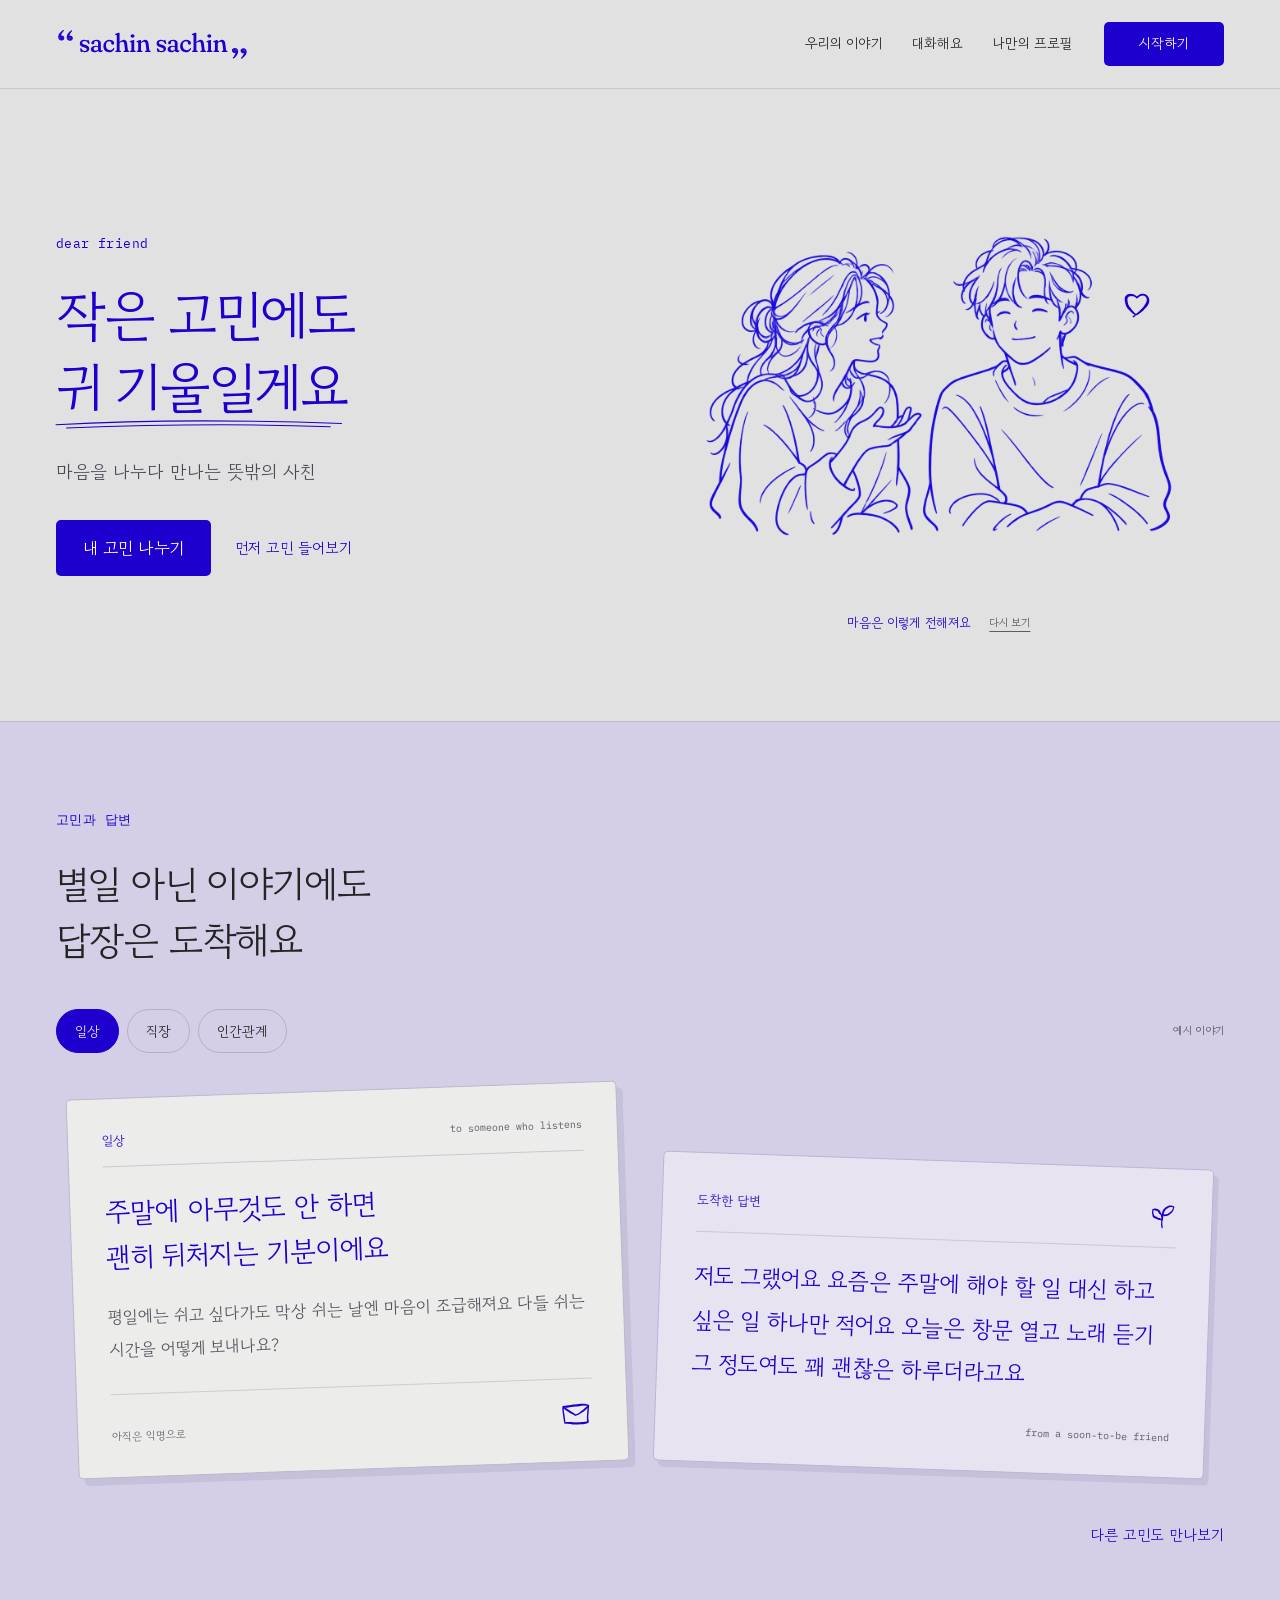
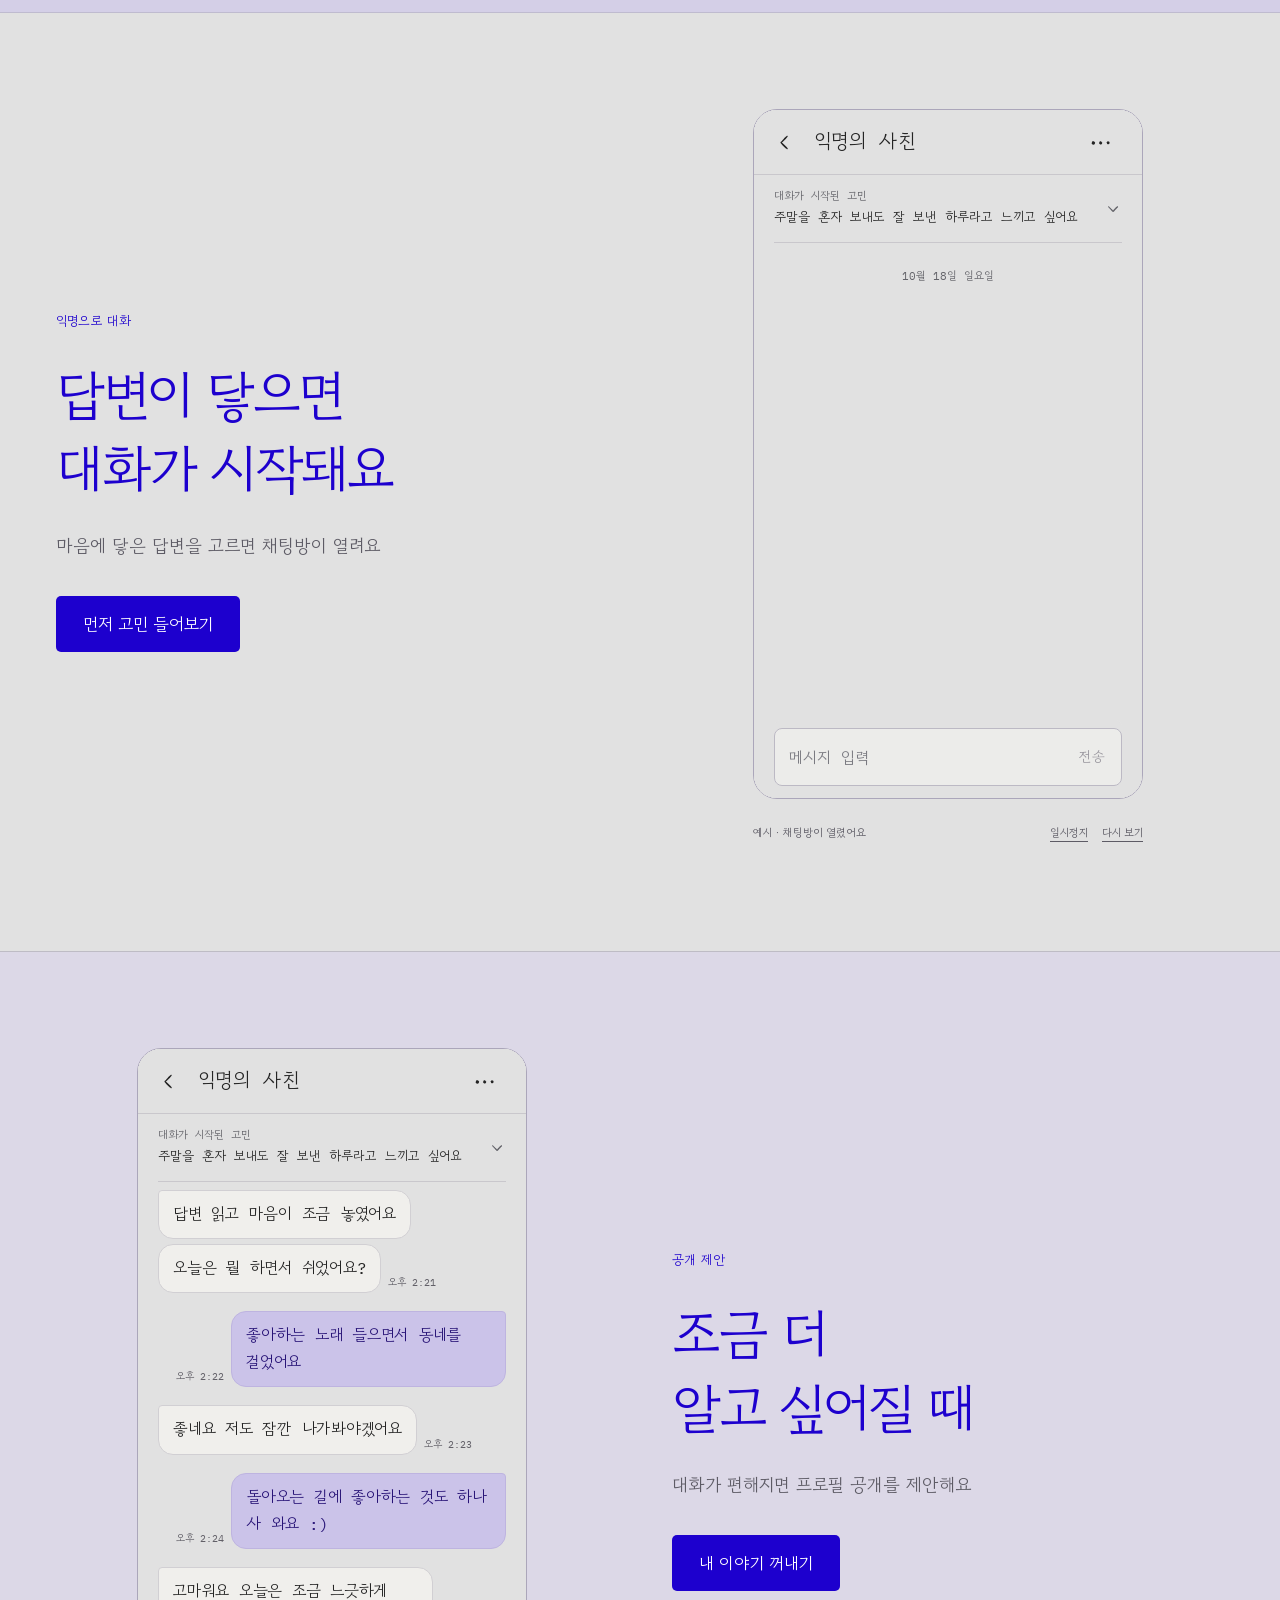
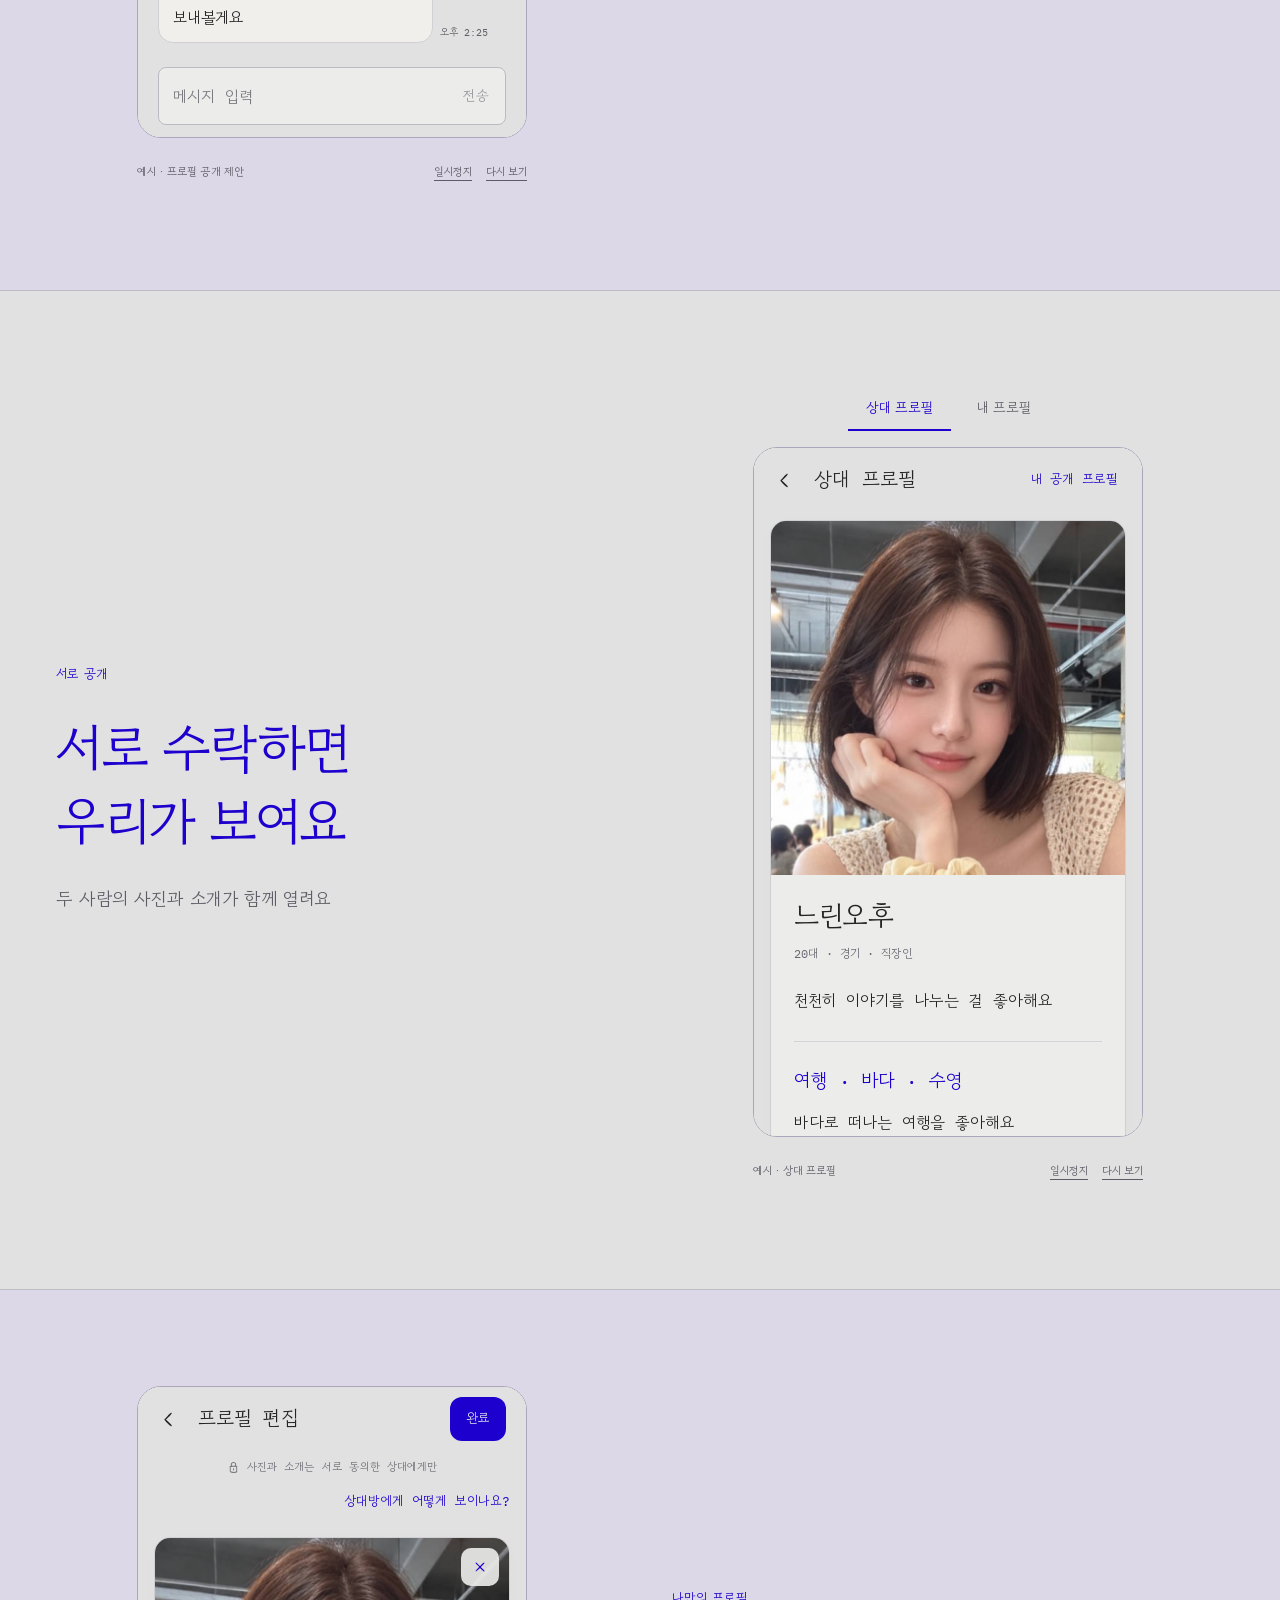
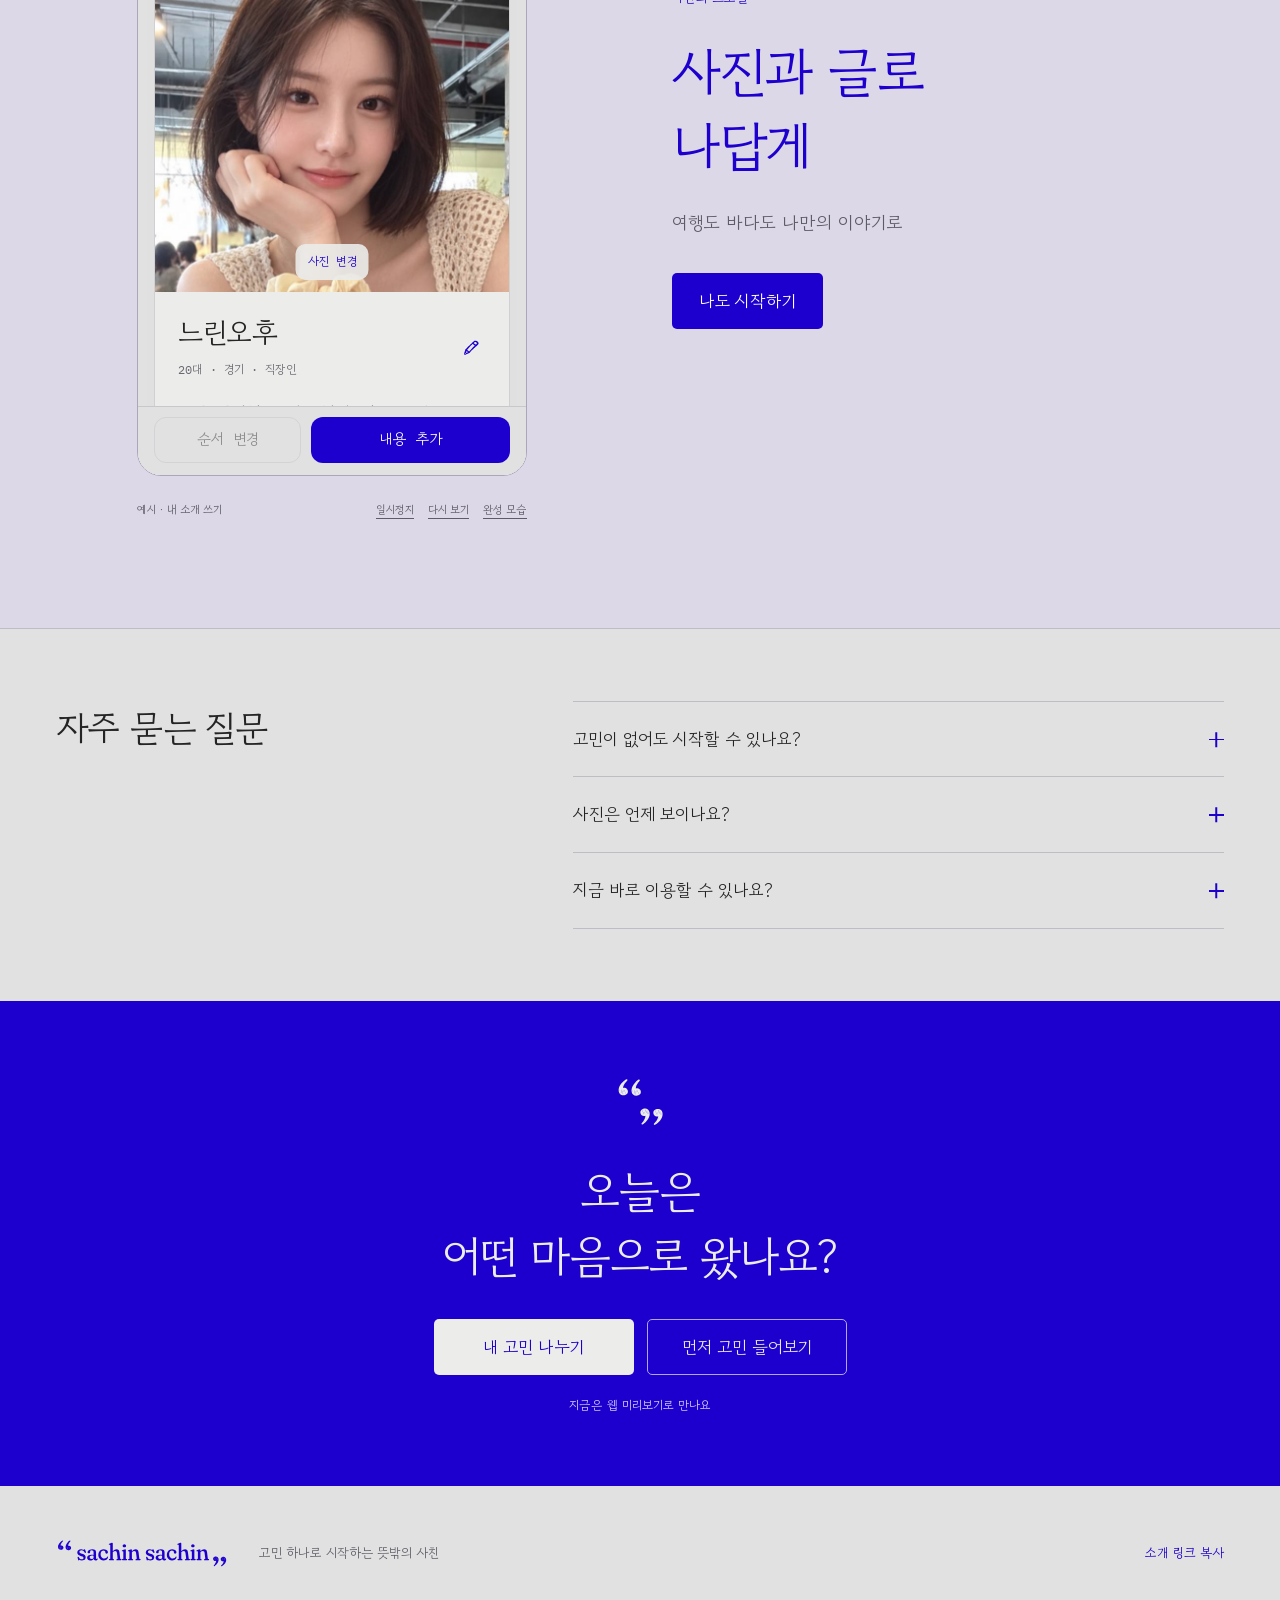
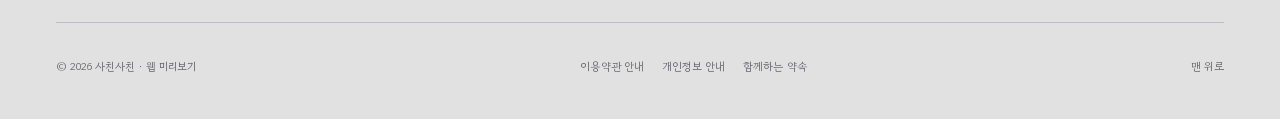
==== commit a8ac93de: "Use supplied portraits with face-focused crops and restore the sea photo in a travel and swimming pr" ====
--- a/about/index.html
+++ b/about/index.html
@@ -13,17 +13,17 @@
  <meta property="og:title" content="작은 고민에도 귀 기울일게요 — 사친사친">
  <meta property="og:description" content="고민을 나누고 들어주며 시작하는 뜻밖의 사친">
  <meta property="og:url" content="https://jennkim0210.github.io/sachin-sachin-user-preview/about/">
- <meta property="og:image" content="https://jennkim0210.github.io/sachin-sachin-user-preview/about/share.jpg?v=20261018-separate-disclosure">
+ <meta property="og:image" content="https://jennkim0210.github.io/sachin-sachin-user-preview/about/share.jpg?v=20261018-profile-portraits">
  <meta property="og:image:width" content="1200"><meta property="og:image:height" content="630">
  <meta property="og:image:alt" content="작은 고민에도 귀 기울일게요 서로 이야기를 나누는 두 사람의 손그림과 사친사친 로고">
  <meta name="twitter:card" content="summary_large_image">
  <meta name="twitter:title" content="사친사친 — 작은 고민에도 귀 기울일게요">
  <meta name="twitter:description" content="고민을 나누고 들어주며 시작하는 뜻밖의 사친">
- <meta name="twitter:image" content="https://jennkim0210.github.io/sachin-sachin-user-preview/about/share.jpg?v=20261018-separate-disclosure">
+ <meta name="twitter:image" content="https://jennkim0210.github.io/sachin-sachin-user-preview/about/share.jpg?v=20261018-profile-portraits">
  <link rel="icon" type="image/svg+xml" href="./assets/mark.svg">
  <link rel="apple-touch-icon" href="./assets/app-icon.png">
  <link rel="preload" href="./assets/gowun-dodum.woff2" as="font" type="font/woff2" crossorigin>
- <link rel="stylesheet" href="./landing.css?v=20261018-separate-disclosure">
+ <link rel="stylesheet" href="./landing.css?v=20261018-profile-portraits">
 </head>
 <body>
  <a class="skip-link" href="#main">본문으로 건너뛰기</a>
@@ -58,25 +58,25 @@
   <section class="screen-section chat-showcase" id="how" aria-labelledby="how-title">
    <div class="wrap screen-grid">
     <div class="screen-copy"><p class="eyebrow">익명으로 대화</p><h2 id="how-title">답변이 닿으면<br>대화가 시작돼요</h2><p>마음에 닿은 답변을 고르면 채팅방이 열려요</p><a class="button primary" href="../#/listen?from=landing">먼저 고민 들어보기</a></div>
-    <figure class="screen-demo" data-demo="chat"><div class="device-window"><iframe src="./demo-chat.html?v=20261018-separate-disclosure" title="사친사친 실제 채팅 디자인의 예시 대화" loading="lazy" tabindex="-1" aria-hidden="true" inert></iframe></div><figcaption><span data-demo-stage>채팅방 개설 예시</span><div class="demo-controls"><button type="button" data-demo-pause aria-label="예시 대화 일시정지">일시정지</button><button type="button" data-demo-replay aria-label="예시 대화 다시 보기">다시 보기</button></div></figcaption><p class="sr-only">익명의 사친에게 답변에 대한 인사가 도착하고 서로의 하루를 나누는 메시지가 좌우 말풍선으로 이어집니다</p></figure>
+    <figure class="screen-demo" data-demo="chat"><div class="device-window"><iframe src="./demo-chat.html?v=20261018-profile-portraits" title="사친사친 실제 채팅 디자인의 예시 대화" loading="lazy" tabindex="-1" aria-hidden="true" inert></iframe></div><figcaption><span data-demo-stage>채팅방 개설 예시</span><div class="demo-controls"><button type="button" data-demo-pause aria-label="예시 대화 일시정지">일시정지</button><button type="button" data-demo-replay aria-label="예시 대화 다시 보기">다시 보기</button></div></figcaption><p class="sr-only">익명의 사친에게 답변에 대한 인사가 도착하고 서로의 하루를 나누는 메시지가 좌우 말풍선으로 이어집니다</p></figure>
    </div>
   </section>
   <section class="screen-section proposal-showcase" id="pace" aria-labelledby="pace-title">
    <div class="wrap screen-grid">
     <div class="screen-copy"><p class="eyebrow">공개 제안</p><h2 id="pace-title">조금 더<br>알고 싶어질 때</h2><p>대화가 편해지면 프로필 공개를 제안해요</p><a class="button primary" href="../#/write?from=landing">내 이야기 꺼내기</a></div>
-    <figure class="screen-demo" data-demo="proposal"><div class="device-window"><iframe src="./demo-proposal.html?v=20261018-separate-disclosure" title="대화 중 프로필 공개를 제안하고 동의를 선택하는 예시" loading="lazy" tabindex="-1" aria-hidden="true" inert></iframe></div><figcaption><span data-demo-stage>공개 제안 예시</span><div class="demo-controls"><button type="button" data-demo-pause aria-label="공개 제안 예시 일시정지">일시정지</button><button type="button" data-demo-replay aria-label="공개 제안 예시 다시 보기">다시 보기</button></div></figcaption><p class="sr-only">대화 중 프로필 공개 제안이 도착합니다 공개 여부는 직접 선택할 수 있어요</p></figure>
+    <figure class="screen-demo" data-demo="proposal"><div class="device-window"><iframe src="./demo-proposal.html?v=20261018-profile-portraits" title="대화 중 프로필 공개를 제안하고 동의를 선택하는 예시" loading="lazy" tabindex="-1" aria-hidden="true" inert></iframe></div><figcaption><span data-demo-stage>공개 제안 예시</span><div class="demo-controls"><button type="button" data-demo-pause aria-label="공개 제안 예시 일시정지">일시정지</button><button type="button" data-demo-replay aria-label="공개 제안 예시 다시 보기">다시 보기</button></div></figcaption><p class="sr-only">대화 중 프로필 공개 제안이 도착합니다 공개 여부는 직접 선택할 수 있어요</p></figure>
    </div>
   </section>
   <section class="screen-section profile-showcase" id="mutual" aria-labelledby="mutual-title">
    <div class="wrap screen-grid">
     <div class="screen-copy"><p class="eyebrow">서로 공개</p><h2 id="mutual-title">서로 수락하면<br>우리가 보여요</h2><p>두 사람의 사진과 소개가 함께 열려요</p></div>
-    <figure class="screen-demo" data-demo="profile"><div class="device-window"><iframe src="./demo-profile.html?v=20261018-separate-disclosure" title="두 사람이 모두 수락한 뒤 공개된 프로필 예시" loading="lazy" tabindex="-1" aria-hidden="true" inert></iframe></div><figcaption><span data-demo-stage>서로 공개 예시</span><div class="demo-controls"><button type="button" data-demo-pause aria-label="프로필 공개 예시 일시정지">일시정지</button><button type="button" data-demo-replay aria-label="프로필 공개 예시 다시 보기">다시 보기</button></div></figcaption><p class="sr-only">두 사람 모두 공개에 동의한 뒤 보이는 프로필입니다 사진이 없는 프로필 예시로 소개와 여행 이야기를 볼 수 있어요</p></figure>
+    <figure class="screen-demo" data-demo="profile"><div class="profile-view-switch" role="group" aria-label="공개된 프로필 선택"><button type="button" data-demo-profile="peer" aria-pressed="true">상대 프로필</button><button type="button" data-demo-profile="self" aria-pressed="false">내 프로필</button></div><div class="device-window"><iframe src="./demo-profile.html?v=20261018-profile-portraits" title="두 사람이 모두 수락한 뒤 공개된 프로필 예시" loading="lazy" tabindex="-1" aria-hidden="true" inert></iframe></div><figcaption><span data-demo-stage>서로 공개 예시</span><div class="demo-controls"><button type="button" data-demo-pause aria-label="프로필 공개 예시 일시정지">일시정지</button><button type="button" data-demo-replay aria-label="프로필 공개 예시 다시 보기">다시 보기</button></div></figcaption><p class="sr-only">두 사람 모두 공개에 동의한 뒤 보이는 프로필입니다 상대 프로필과 내 프로필을 선택해 각각의 사진과 소개를 볼 수 있어요</p></figure>
    </div>
   </section>
   <section class="screen-section editor-showcase" id="profile-maker" aria-labelledby="maker-title">
    <div class="wrap screen-grid">
-    <div class="screen-copy"><p class="eyebrow">나만의 프로필</p><h2 id="maker-title">사진과 글로<br>나답게</h2><p>좋아하는 여행도 나만의 이야기로</p><a class="button primary" href="../#/listen?from=landing">나도 시작하기</a></div>
-    <figure class="screen-demo" data-demo="editor"><div class="device-window"><iframe src="./demo-editor.html?v=20261018-separate-disclosure" title="사진과 글로 직접 구성하는 프로필 작성 예시" loading="lazy" tabindex="-1" aria-hidden="true" inert></iframe></div><figcaption><span data-demo-stage>프로필 작성 예시</span><div class="demo-controls"><button type="button" data-demo-pause aria-label="프로필 작성 예시 일시정지">일시정지</button><button type="button" data-demo-replay aria-label="프로필 작성 예시 다시 보기">다시 보기</button><button type="button" data-demo-finish>완성 모습</button></div></figcaption><p class="sr-only">실제 프로필 편집 화면에서 내 소개와 여행 이야기를 쓰고 미리보기로 확인하는 예시입니다</p></figure>
+    <div class="screen-copy"><p class="eyebrow">나만의 프로필</p><h2 id="maker-title">사진과 글로<br>나답게</h2><p>여행도 바다도 나만의 이야기로</p><a class="button primary" href="../#/listen?from=landing">나도 시작하기</a></div>
+    <figure class="screen-demo" data-demo="editor"><div class="device-window"><iframe src="./demo-editor.html?v=20261018-profile-portraits" title="사진과 글로 직접 구성하는 프로필 작성 예시" loading="lazy" tabindex="-1" aria-hidden="true" inert></iframe></div><figcaption><span data-demo-stage>프로필 작성 예시</span><div class="demo-controls"><button type="button" data-demo-pause aria-label="프로필 작성 예시 일시정지">일시정지</button><button type="button" data-demo-replay aria-label="프로필 작성 예시 다시 보기">다시 보기</button><button type="button" data-demo-finish>완성 모습</button></div></figcaption><p class="sr-only">실제 프로필 편집 화면에서 내 소개와 여행 바다 수영에 관한 글을 쓰고 바다 사진을 추가한 뒤 미리보기로 확인하는 예시입니다</p></figure>
    </div>
   </section>
   <section class="faq-section wrap" id="questions" aria-labelledby="faq-title"><h2 id="faq-title">자주 묻는 질문</h2><div class="faq-list">
@@ -87,6 +87,6 @@
   <section class="start-section" id="start" aria-labelledby="start-title"><div class="wrap start-inner"><img src="./assets/mark.svg" class="closing-quote" width="80" height="64" alt=""><p class="eyebrow" lang="en">your story starts here</p><h2 id="start-title">오늘은<br>어떤 마음으로 왔나요?</h2><div class="start-actions"><a class="button light" href="../#/write?from=landing">내 고민 나누기</a><a class="button outline" href="../#/listen?from=landing">먼저 고민 들어보기</a></div><span class="preview-note">지금은 웹 미리보기로 만나요</span></div></section>
  </main>
  <footer class="site-footer wrap"><div class="footer-main"><a class="brand" href="#top" aria-label="사친사친 소개 처음으로"><img src="./assets/wordmark.svg" width="196" height="40" alt="사친사친"></a><p>고민 하나로 시작하는 뜻밖의 사친</p><button type="button" class="share-link" id="copy-link" hidden>소개 링크 복사</button></div><div class="share-fallback" id="share-fallback" hidden><label for="share-url">소개 주소</label><input id="share-url" type="url" value="https://jennkim0210.github.io/sachin-sachin-user-preview/about/" readonly></div><p class="share-status" id="share-status" role="status" aria-live="polite"></p><div class="footer-bottom"><span>© 2026 사친사친 · 웹 미리보기</span><nav aria-label="약관 및 안내"><a href="../#/legal?doc=terms&from=landing">이용약관 안내</a><a href="../#/legal?doc=privacy&from=landing">개인정보 안내</a><a href="../#/legal?doc=community&from=landing">함께하는 약속</a></nav><a href="#top">맨 위로</a></div></footer>
- <script src="./landing.mjs?v=20261018-separate-disclosure" type="module"></script>
+ <script src="./landing.mjs?v=20261018-profile-portraits" type="module"></script>
 </body>
 </html>
--- a/about/landing.css
+++ b/about/landing.css
@@ -42,3 +42,4 @@
 @media(max-width:600px){.hero h1{font-size:clamp(2rem,8.7vw,3.25rem)}}
 .screen-demo figcaption{flex-wrap:wrap;gap:0 12px}.demo-controls{flex-wrap:wrap;gap:0 14px}.screen-demo [data-demo-stage]{min-height:36px;display:flex;align-items:center}.editor-showcase{background:#dcd8e7}.editor-showcase .screen-demo{max-width:410px}
 .screen-copy .eyebrow:not([lang]){font-family:'Gowun Dodum',sans-serif;letter-spacing:.015em}
+.profile-view-switch{display:flex;gap:8px;justify-content:center;margin-bottom:16px}.profile-view-switch button{border:0;border-bottom:2px solid transparent;background:none;color:var(--muted);min-height:44px;padding:8px 18px;font:inherit;font-size:.875rem;cursor:pointer}.profile-view-switch button[aria-pressed=true]{border-color:var(--blue);color:var(--blue)}.profile-view-switch button:focus-visible{outline:2px solid var(--blue);outline-offset:3px;border-radius:4px}
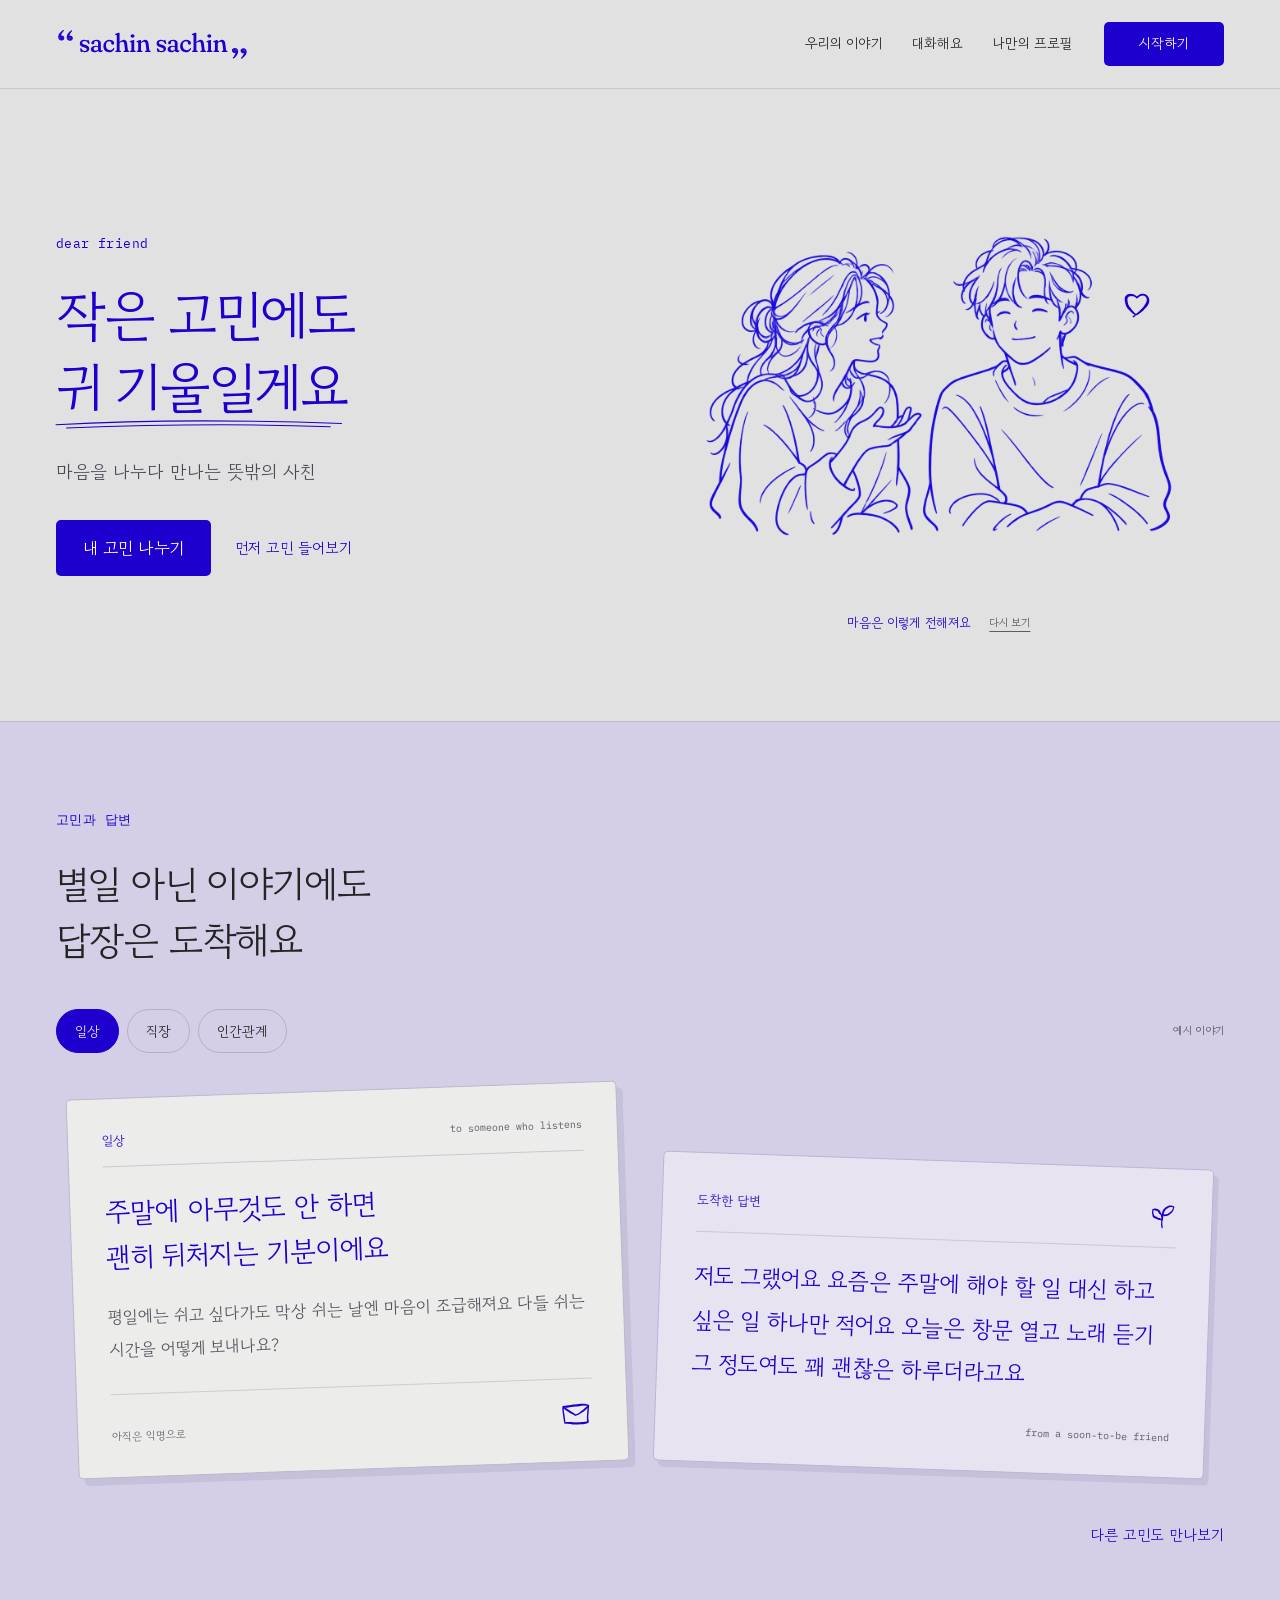
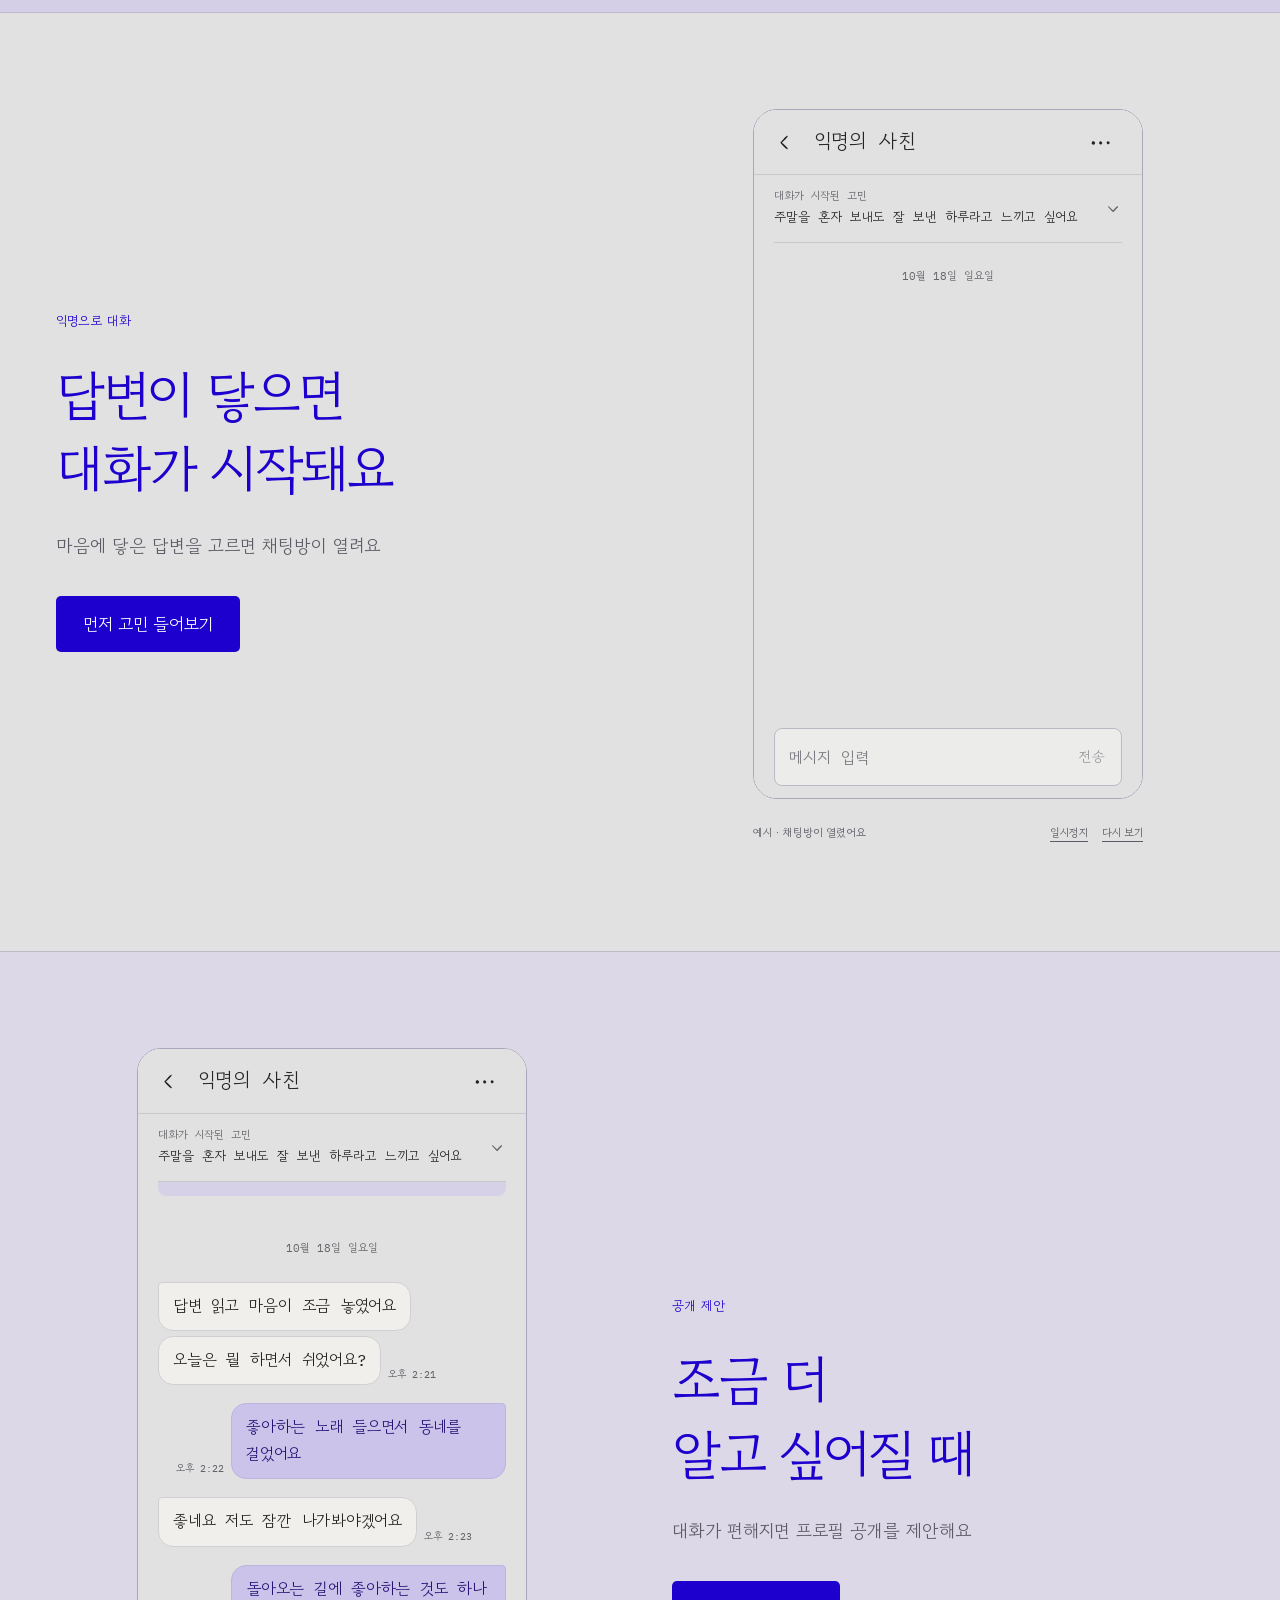
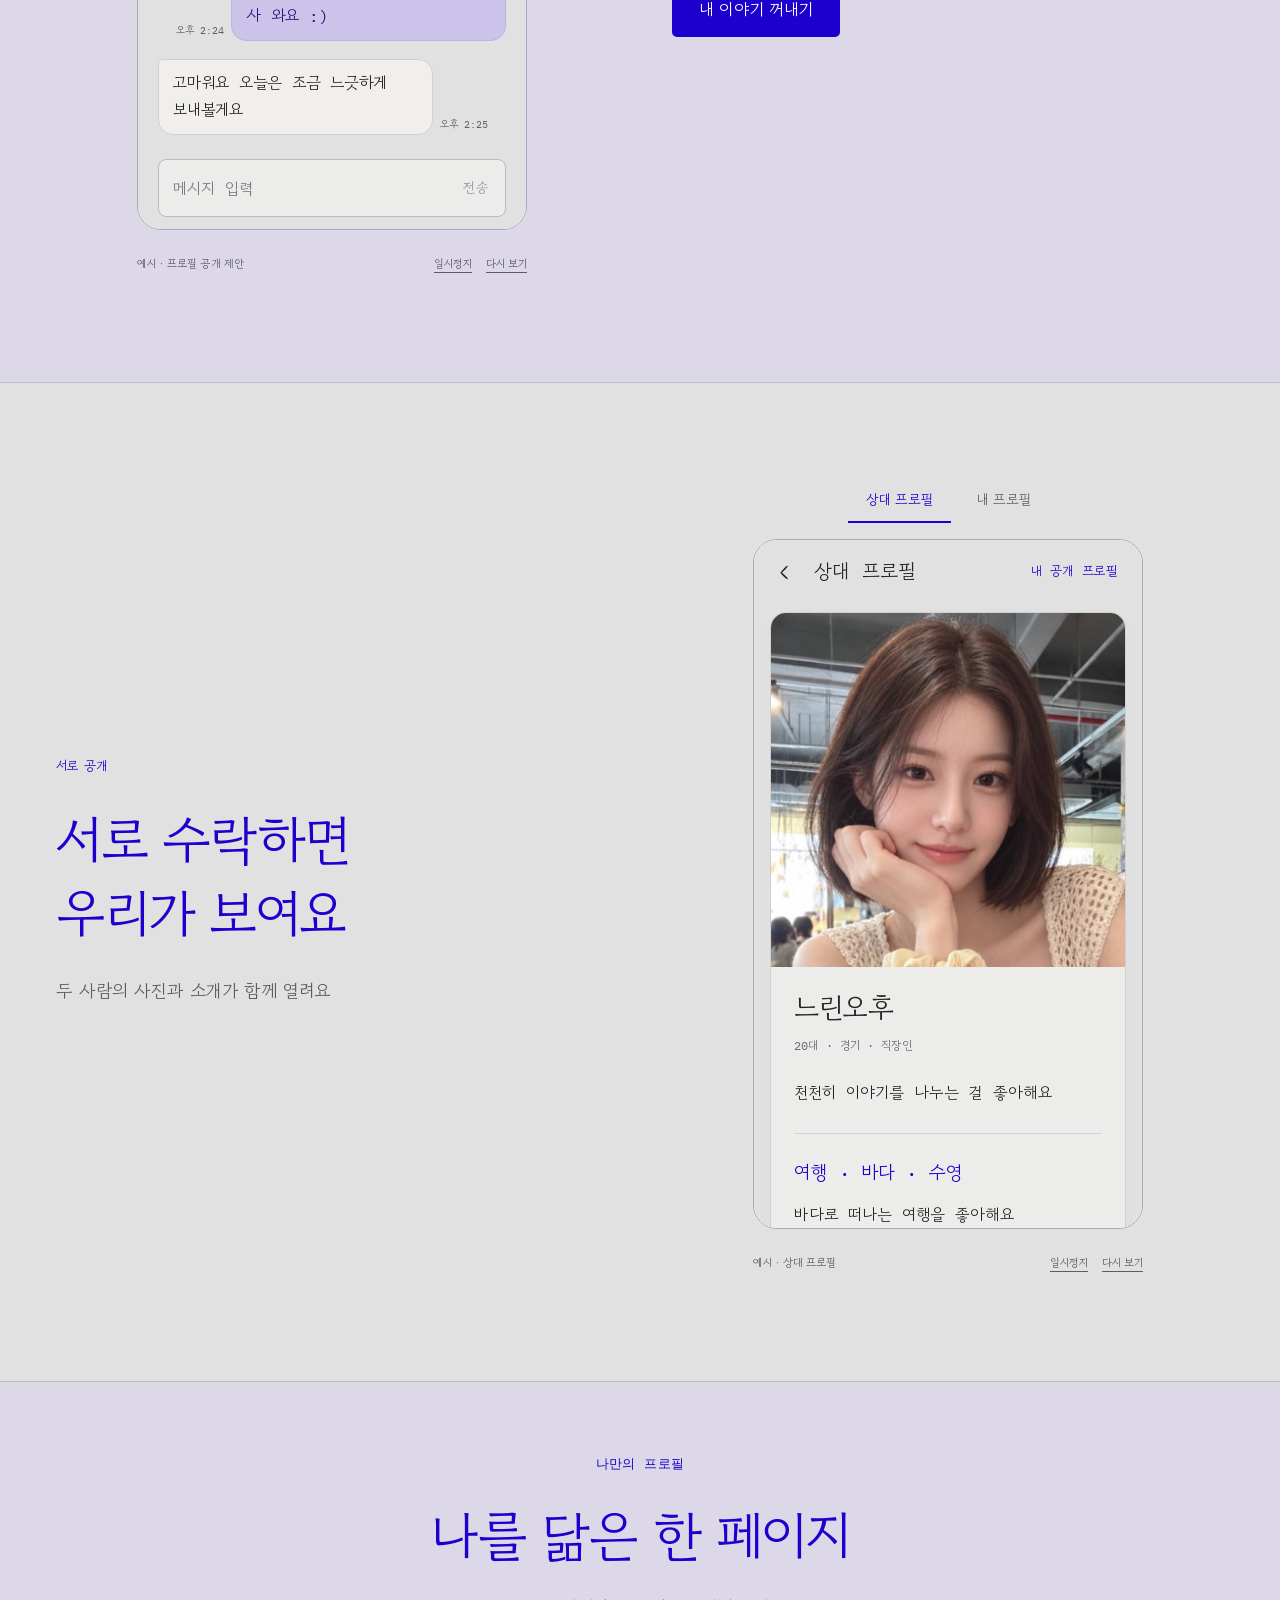
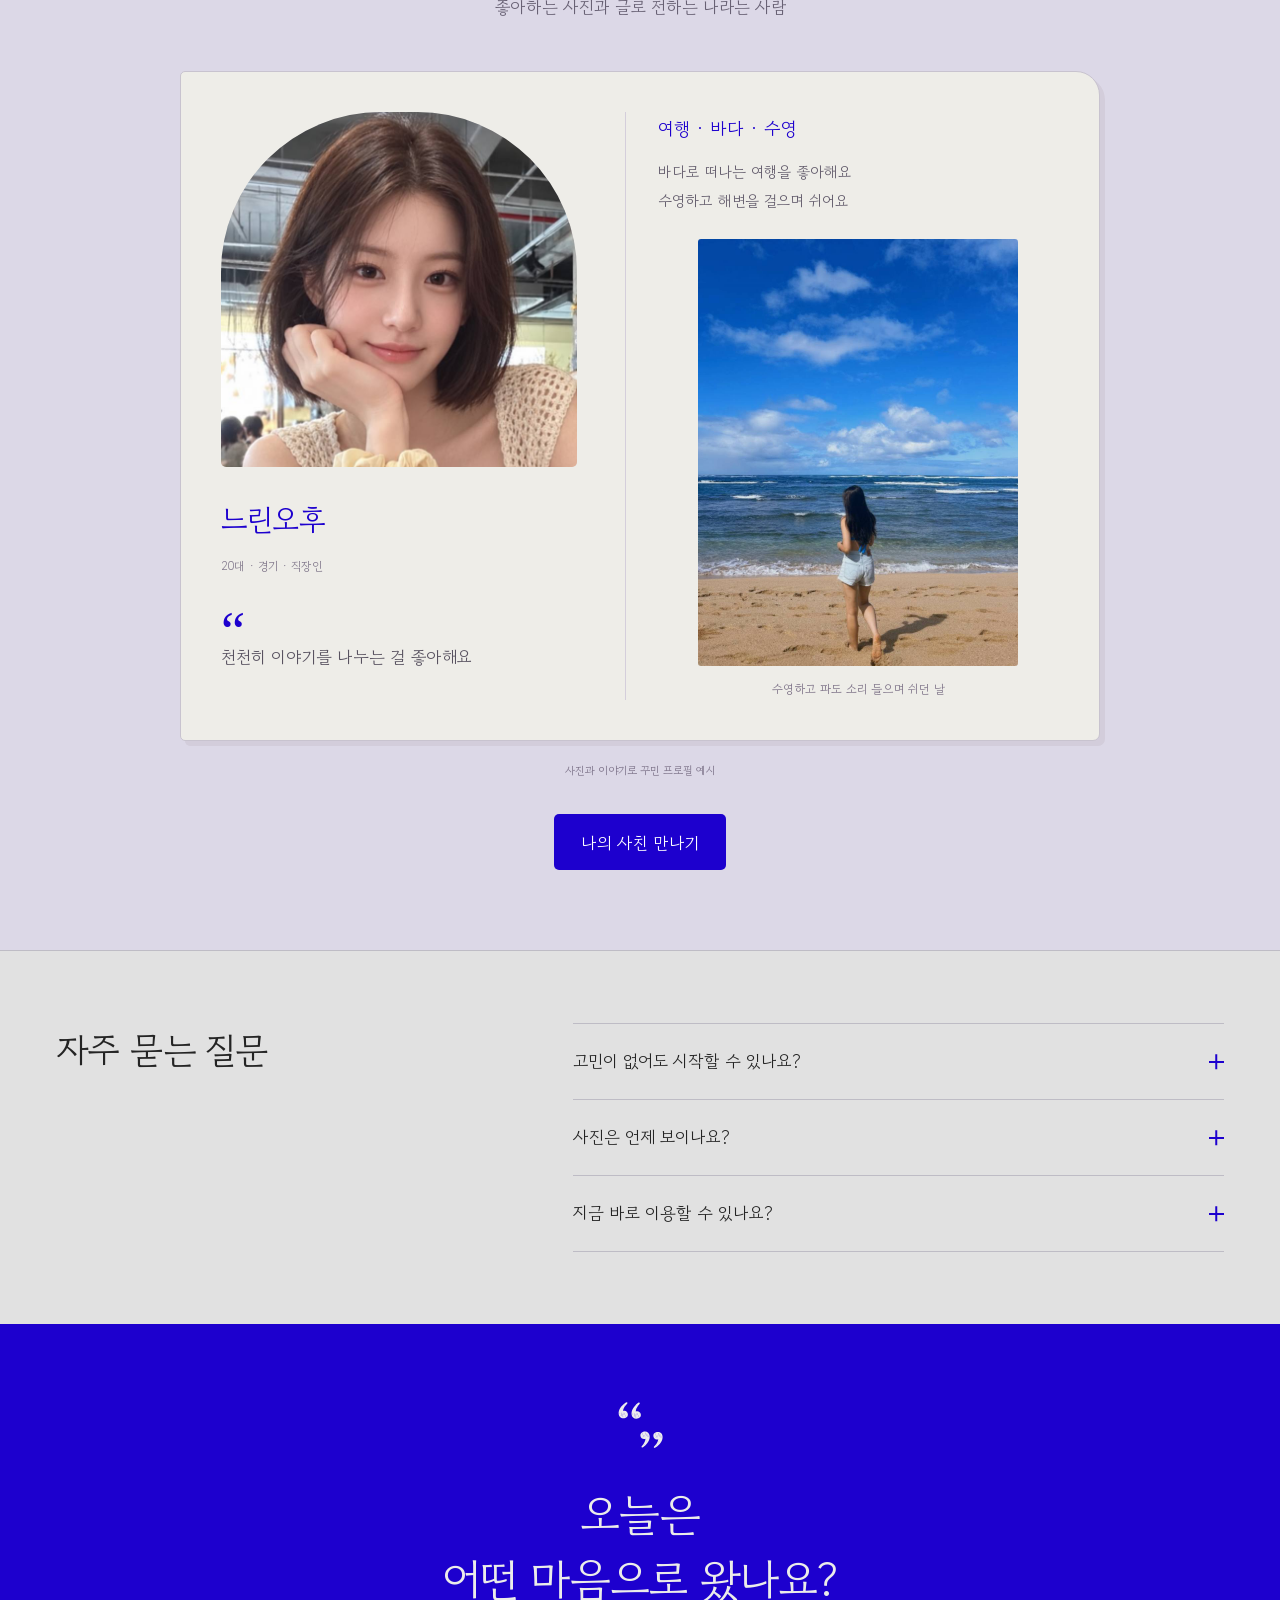
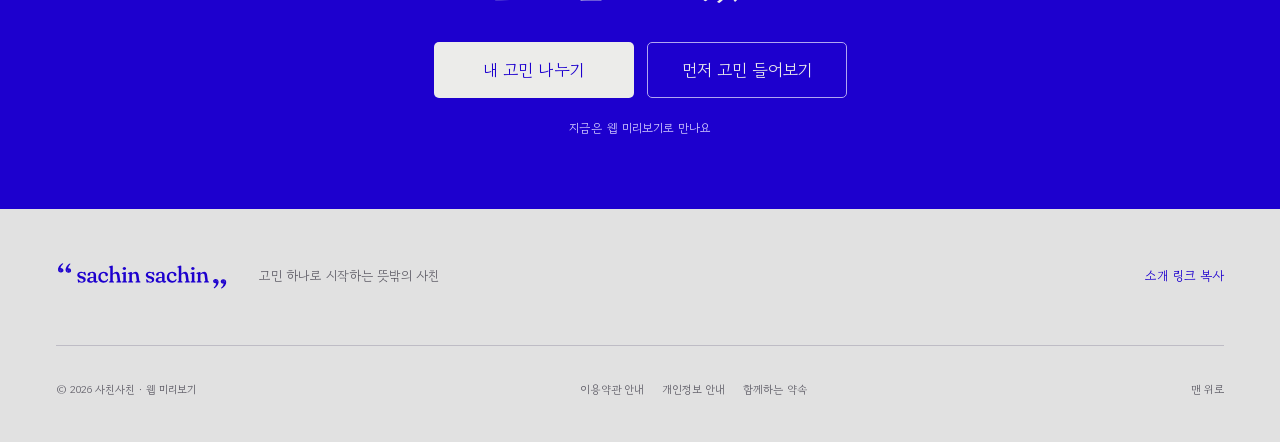
==== commit b8ab9049: "Give profile invitations a centered illustrated welcome and replace the editor animation with a fini" ====
--- a/about/index.html
+++ b/about/index.html
@@ -13,17 +13,17 @@
  <meta property="og:title" content="작은 고민에도 귀 기울일게요 — 사친사친">
  <meta property="og:description" content="고민을 나누고 들어주며 시작하는 뜻밖의 사친">
  <meta property="og:url" content="https://jennkim0210.github.io/sachin-sachin-user-preview/about/">
- <meta property="og:image" content="https://jennkim0210.github.io/sachin-sachin-user-preview/about/share.jpg?v=20261018-profile-portraits">
+ <meta property="og:image" content="https://jennkim0210.github.io/sachin-sachin-user-preview/about/share.jpg?v=20261018-warm-invitation">
  <meta property="og:image:width" content="1200"><meta property="og:image:height" content="630">
  <meta property="og:image:alt" content="작은 고민에도 귀 기울일게요 서로 이야기를 나누는 두 사람의 손그림과 사친사친 로고">
  <meta name="twitter:card" content="summary_large_image">
  <meta name="twitter:title" content="사친사친 — 작은 고민에도 귀 기울일게요">
  <meta name="twitter:description" content="고민을 나누고 들어주며 시작하는 뜻밖의 사친">
- <meta name="twitter:image" content="https://jennkim0210.github.io/sachin-sachin-user-preview/about/share.jpg?v=20261018-profile-portraits">
+ <meta name="twitter:image" content="https://jennkim0210.github.io/sachin-sachin-user-preview/about/share.jpg?v=20261018-warm-invitation">
  <link rel="icon" type="image/svg+xml" href="./assets/mark.svg">
  <link rel="apple-touch-icon" href="./assets/app-icon.png">
  <link rel="preload" href="./assets/gowun-dodum.woff2" as="font" type="font/woff2" crossorigin>
- <link rel="stylesheet" href="./landing.css?v=20261018-profile-portraits">
+ <link rel="stylesheet" href="./landing.css?v=20261018-warm-invitation">
 </head>
 <body>
  <a class="skip-link" href="#main">본문으로 건너뛰기</a>
@@ -58,25 +58,27 @@
   <section class="screen-section chat-showcase" id="how" aria-labelledby="how-title">
    <div class="wrap screen-grid">
     <div class="screen-copy"><p class="eyebrow">익명으로 대화</p><h2 id="how-title">답변이 닿으면<br>대화가 시작돼요</h2><p>마음에 닿은 답변을 고르면 채팅방이 열려요</p><a class="button primary" href="../#/listen?from=landing">먼저 고민 들어보기</a></div>
-    <figure class="screen-demo" data-demo="chat"><div class="device-window"><iframe src="./demo-chat.html?v=20261018-profile-portraits" title="사친사친 실제 채팅 디자인의 예시 대화" loading="lazy" tabindex="-1" aria-hidden="true" inert></iframe></div><figcaption><span data-demo-stage>채팅방 개설 예시</span><div class="demo-controls"><button type="button" data-demo-pause aria-label="예시 대화 일시정지">일시정지</button><button type="button" data-demo-replay aria-label="예시 대화 다시 보기">다시 보기</button></div></figcaption><p class="sr-only">익명의 사친에게 답변에 대한 인사가 도착하고 서로의 하루를 나누는 메시지가 좌우 말풍선으로 이어집니다</p></figure>
+    <figure class="screen-demo" data-demo="chat"><div class="device-window"><iframe src="./demo-chat.html?v=20261018-warm-invitation" title="사친사친 실제 채팅 디자인의 예시 대화" loading="lazy" tabindex="-1" aria-hidden="true" inert></iframe></div><figcaption><span data-demo-stage>채팅방 개설 예시</span><div class="demo-controls"><button type="button" data-demo-pause aria-label="예시 대화 일시정지">일시정지</button><button type="button" data-demo-replay aria-label="예시 대화 다시 보기">다시 보기</button></div></figcaption><p class="sr-only">익명의 사친에게 답변에 대한 인사가 도착하고 서로의 하루를 나누는 메시지가 좌우 말풍선으로 이어집니다</p></figure>
    </div>
   </section>
   <section class="screen-section proposal-showcase" id="pace" aria-labelledby="pace-title">
    <div class="wrap screen-grid">
     <div class="screen-copy"><p class="eyebrow">공개 제안</p><h2 id="pace-title">조금 더<br>알고 싶어질 때</h2><p>대화가 편해지면 프로필 공개를 제안해요</p><a class="button primary" href="../#/write?from=landing">내 이야기 꺼내기</a></div>
-    <figure class="screen-demo" data-demo="proposal"><div class="device-window"><iframe src="./demo-proposal.html?v=20261018-profile-portraits" title="대화 중 프로필 공개를 제안하고 동의를 선택하는 예시" loading="lazy" tabindex="-1" aria-hidden="true" inert></iframe></div><figcaption><span data-demo-stage>공개 제안 예시</span><div class="demo-controls"><button type="button" data-demo-pause aria-label="공개 제안 예시 일시정지">일시정지</button><button type="button" data-demo-replay aria-label="공개 제안 예시 다시 보기">다시 보기</button></div></figcaption><p class="sr-only">대화 중 프로필 공개 제안이 도착합니다 공개 여부는 직접 선택할 수 있어요</p></figure>
+    <figure class="screen-demo" data-demo="proposal"><div class="device-window"><iframe src="./demo-proposal.html?v=20261018-warm-invitation" title="대화 중 프로필 공개를 제안하고 동의를 선택하는 예시" loading="lazy" tabindex="-1" aria-hidden="true" inert></iframe></div><figcaption><span data-demo-stage>공개 제안 예시</span><div class="demo-controls"><button type="button" data-demo-pause aria-label="공개 제안 예시 일시정지">일시정지</button><button type="button" data-demo-replay aria-label="공개 제안 예시 다시 보기">다시 보기</button></div></figcaption><p class="sr-only">대화 중 프로필 공개 제안이 도착합니다 공개 여부는 직접 선택할 수 있어요</p></figure>
    </div>
   </section>
   <section class="screen-section profile-showcase" id="mutual" aria-labelledby="mutual-title">
    <div class="wrap screen-grid">
     <div class="screen-copy"><p class="eyebrow">서로 공개</p><h2 id="mutual-title">서로 수락하면<br>우리가 보여요</h2><p>두 사람의 사진과 소개가 함께 열려요</p></div>
-    <figure class="screen-demo" data-demo="profile"><div class="profile-view-switch" role="group" aria-label="공개된 프로필 선택"><button type="button" data-demo-profile="peer" aria-pressed="true">상대 프로필</button><button type="button" data-demo-profile="self" aria-pressed="false">내 프로필</button></div><div class="device-window"><iframe src="./demo-profile.html?v=20261018-profile-portraits" title="두 사람이 모두 수락한 뒤 공개된 프로필 예시" loading="lazy" tabindex="-1" aria-hidden="true" inert></iframe></div><figcaption><span data-demo-stage>서로 공개 예시</span><div class="demo-controls"><button type="button" data-demo-pause aria-label="프로필 공개 예시 일시정지">일시정지</button><button type="button" data-demo-replay aria-label="프로필 공개 예시 다시 보기">다시 보기</button></div></figcaption><p class="sr-only">두 사람 모두 공개에 동의한 뒤 보이는 프로필입니다 상대 프로필과 내 프로필을 선택해 각각의 사진과 소개를 볼 수 있어요</p></figure>
+    <figure class="screen-demo" data-demo="profile"><div class="profile-view-switch" role="group" aria-label="공개된 프로필 선택"><button type="button" data-demo-profile="peer" aria-pressed="true">상대 프로필</button><button type="button" data-demo-profile="self" aria-pressed="false">내 프로필</button></div><div class="device-window"><iframe src="./demo-profile.html?v=20261018-warm-invitation" title="두 사람이 모두 수락한 뒤 공개된 프로필 예시" loading="lazy" tabindex="-1" aria-hidden="true" inert></iframe></div><figcaption><span data-demo-stage>서로 공개 예시</span><div class="demo-controls"><button type="button" data-demo-pause aria-label="프로필 공개 예시 일시정지">일시정지</button><button type="button" data-demo-replay aria-label="프로필 공개 예시 다시 보기">다시 보기</button></div></figcaption><p class="sr-only">두 사람 모두 공개에 동의한 뒤 보이는 프로필입니다 상대 프로필과 내 프로필을 선택해 각각의 사진과 소개를 볼 수 있어요</p></figure>
    </div>
   </section>
-  <section class="screen-section editor-showcase" id="profile-maker" aria-labelledby="maker-title">
-   <div class="wrap screen-grid">
-    <div class="screen-copy"><p class="eyebrow">나만의 프로필</p><h2 id="maker-title">사진과 글로<br>나답게</h2><p>여행도 바다도 나만의 이야기로</p><a class="button primary" href="../#/listen?from=landing">나도 시작하기</a></div>
-    <figure class="screen-demo" data-demo="editor"><div class="device-window"><iframe src="./demo-editor.html?v=20261018-profile-portraits" title="사진과 글로 직접 구성하는 프로필 작성 예시" loading="lazy" tabindex="-1" aria-hidden="true" inert></iframe></div><figcaption><span data-demo-stage>프로필 작성 예시</span><div class="demo-controls"><button type="button" data-demo-pause aria-label="프로필 작성 예시 일시정지">일시정지</button><button type="button" data-demo-replay aria-label="프로필 작성 예시 다시 보기">다시 보기</button><button type="button" data-demo-finish>완성 모습</button></div></figcaption><p class="sr-only">실제 프로필 편집 화면에서 내 소개와 여행 바다 수영에 관한 글을 쓰고 바다 사진을 추가한 뒤 미리보기로 확인하는 예시입니다</p></figure>
+  <section class="profile-gallery" id="profile-maker" aria-labelledby="maker-title">
+   <div class="wrap">
+    <div class="profile-gallery-heading"><p class="eyebrow">나만의 프로필</p><h2 id="maker-title">나를 닮은 <br>한 페이지</h2><p>좋아하는 사진과 글로 전하는 나라는 사람</p></div>
+    <figure class="finished-profile"><article class="revealed-profile profile-letter-card profile-canvas  " aria-label="나를 닮은 프로필 예시"><div class="canvas-cover has-photo"><span class="portrait profile-photo"><span class="media-fallback" aria-hidden="true"><svg class="profile-person-drawing" data-person-gender="female" viewBox="0 0 64 72" aria-hidden="true" focusable="false"><path class="pen-ink" fill="currentColor" stroke="none" d="M20.32 27.91L20.03 26.85L19.8 25.82L19.65 24.81L19.55 23.83L19.52 22.86L19.56 21.92L19.64 21.01L19.78 20.14L19.97 19.29L20.21 18.48L20.49 17.7L20.83 16.96L21.21 16.25L21.64 15.59L22.11 14.96L22.62 14.38L23.18 13.84L23.78 13.34L24.42 12.89L25.1 12.48L25.82 12.12L26.58 11.8L27.39 11.53L28.23 11.3L29.11 11.12L30.04 10.98L31.01 10.88L32.02 10.83L33.09 10.83L34.11 10.89L35.08 11L36 11.17L36.87 11.4L37.69 11.69L38.46 12.03L39.18 12.43L39.85 12.87L40.47 13.36L41.05 13.89L41.58 14.47L42.06 15.08L42.5 15.73L42.89 16.41L43.24 17.12L43.55 17.87L43.82 18.65L44.04 19.46L44.22 20.3L44.35 21.17L44.43 22.06L44.46 22.98L44.45 23.92L44.4 24.88L44.29 25.87L44.13 26.86L43.93 27.88L43.67 28.91L43.66 29.06L43.72 29.2L43.83 29.3L43.98 29.35L44.13 29.32L44.26 29.23L44.33 29.09L44.65 28.07L44.93 27.04L45.17 26.02L45.36 25L45.5 24L45.58 23L45.6 22.02L45.56 21.06L45.46 20.11L45.3 19.19L45.09 18.29L44.82 17.42L44.5 16.57L44.12 15.77L43.69 14.99L43.2 14.25L42.65 13.55L42.05 12.9L41.39 12.29L40.67 11.73L39.9 11.23L39.07 10.79L38.2 10.4L37.27 10.09L36.3 9.84L35.28 9.65L34.22 9.53L33.12 9.47L31.98 9.47L30.91 9.52L29.87 9.62L28.87 9.77L27.91 9.97L26.99 10.23L26.1 10.54L25.25 10.9L24.45 11.32L23.69 11.8L22.98 12.33L22.32 12.92L21.71 13.55L21.16 14.23L20.67 14.95L20.23 15.7L19.85 16.5L19.52 17.32L19.24 18.18L19.03 19.07L18.86 19.98L18.75 20.92L18.7 21.89L18.71 22.88L18.79 23.89L18.92 24.92L19.11 25.96L19.37 27.02L19.68 28.09L19.75 28.22L19.87 28.3L20.02 28.33L20.16 28.29L20.27 28.19L20.32 28.06Z"/><path class="pen-ink" fill="currentColor" stroke="none" d="M19.51 24.95L19.31 26.24L19.12 27.5L18.95 28.75L18.84 29.98L18.76 31.2L18.7 32.38L18.66 33.54L18.63 34.68L18.59 35.79L18.55 36.87L18.51 37.93L18.45 38.96L18.37 39.97L18.29 40.96L18.18 41.92L18.06 42.86L17.92 43.77L17.75 44.66L17.56 45.53L17.35 46.37L17.09 47.18L16.81 47.97L16.47 49.25L17.7 49.93L18.63 50.23L19.57 50.43L20.52 50.53L21.46 50.53L22.41 50.4L23.34 50.16L24.27 49.81L25.16 49.38L25.31 49.27L25.4 49.11L25.41 48.93L25.33 48.76L25.2 48.64L25.02 48.59L24.84 48.62L23.95 48.95L23.09 49.17L22.24 49.29L21.42 49.32L20.6 49.29L19.79 49.18L18.97 48.99L18.14 48.71L17.66 48.7L18.03 48.48L18.35 47.61L18.63 46.73L18.86 45.84L19.06 44.93L19.23 44L19.38 43.05L19.51 42.08L19.63 41.1L19.73 40.09L19.81 39.06L19.89 38.01L19.95 36.94L20 35.84L20.05 34.73L20.09 33.6L20.14 32.45L20.2 31.27L20.26 30.08L20.33 28.86L20.37 27.62L20.43 26.35L20.49 25.05L20.47 24.83L20.35 24.65L20.16 24.53L19.94 24.51L19.73 24.58L19.58 24.74Z"/><path class="pen-ink" fill="currentColor" stroke="none" d="M43.47 25.04L43.54 26.34L43.6 27.63L43.65 28.9L43.73 30.15L43.81 31.39L43.89 32.6L43.95 33.8L44.01 34.97L44.07 36.13L44.13 37.26L44.2 38.37L44.29 39.45L44.39 40.5L44.52 41.53L44.67 42.52L44.84 43.47L45.03 44.39L45.24 45.28L45.48 46.13L45.74 46.94L46.04 47.71L46.36 48.44L46.73 48.87L46 49.1L45.14 49.36L44.28 49.53L43.43 49.6L42.58 49.59L41.73 49.49L40.88 49.32L40.02 49.05L39.14 48.68L38.99 48.65L38.83 48.69L38.72 48.79L38.65 48.93L38.66 49.09L38.73 49.23L38.86 49.32L39.76 49.73L40.68 50.05L41.6 50.27L42.53 50.39L43.46 50.4L44.39 50.31L45.33 50.13L46.28 49.84L47.46 49.23L47.12 48.1L46.83 47.4L46.57 46.66L46.35 45.88L46.15 45.06L45.98 44.2L45.83 43.3L45.7 42.37L45.59 41.4L45.5 40.4L45.43 39.36L45.37 38.29L45.32 37.2L45.27 36.07L45.23 34.92L45.18 33.74L45.12 32.53L45.06 31.31L44.99 30.07L44.91 28.82L44.79 27.54L44.66 26.26L44.53 24.96L44.46 24.73L44.3 24.56L44.08 24.48L43.84 24.49L43.64 24.61L43.51 24.81Z"/><path class="pen-ink" fill="currentColor" stroke="none" d="M21.13 26.39L22.2 26.07L23.21 25.68L24.17 25.24L25.05 24.74L25.87 24.18L26.63 23.58L27.33 22.93L27.97 22.24L28.56 21.51L29.09 20.73L29.55 19.9L29.96 19.03L30.04 18.33L30.44 19.01L31.14 19.77L31.87 20.5L32.63 21.2L33.41 21.87L34.22 22.52L35.05 23.13L35.91 23.72L36.8 24.26L37.73 24.77L38.7 25.23L39.69 25.65L40.73 25.98L41.8 26.26L42.88 26.48L43.1 26.49L43.3 26.39L43.44 26.22L43.5 26.01L43.45 25.79L43.32 25.62L43.12 25.52L42.08 25.22L41.08 24.89L40.11 24.53L39.15 24.17L38.22 23.76L37.32 23.32L36.45 22.84L35.6 22.31L34.78 21.76L33.98 21.17L33.2 20.54L32.45 19.89L31.73 19.2L31.03 18.46L29.95 17.53L29.23 18.71L28.84 19.53L28.39 20.29L27.88 21L27.32 21.67L26.71 22.29L26.04 22.87L25.32 23.41L24.54 23.91L23.71 24.38L22.83 24.83L21.89 25.24L20.87 25.61L20.71 25.7L20.61 25.86L20.59 26.04L20.65 26.22L20.77 26.35L20.95 26.41Z"/><path class="pen-ink" fill="currentColor" stroke="none" d="M20.67 27.01L20.66 28.37L20.69 29.69L20.74 30.97L20.83 32.22L20.96 33.42L21.15 34.58L21.38 35.69L21.66 36.76L21.98 37.77L22.36 38.74L22.77 39.65L23.23 40.51L23.73 41.31L24.27 42.06L24.86 42.75L25.49 43.38L26.17 43.94L26.89 44.44L27.65 44.87L28.45 45.22L29.29 45.5L30.17 45.69L31.08 45.79L32.02 45.82L32.96 45.75L33.86 45.58L34.72 45.33L35.54 45L36.32 44.6L37.05 44.13L37.74 43.59L38.4 42.99L39.01 42.34L39.59 41.63L40.13 40.86L40.63 40.05L41.1 39.18L41.53 38.27L41.91 37.3L42.26 36.29L42.55 35.24L42.81 34.16L43.01 33.03L43.17 31.88L43.27 30.7L43.33 29.49L43.36 28.26L43.35 27.01L43.32 26.86L43.23 26.73L43.09 26.66L42.93 26.66L42.79 26.72L42.69 26.84L42.65 26.99L42.58 28.22L42.46 29.42L42.3 30.59L42.1 31.72L41.88 32.82L41.63 33.89L41.35 34.91L41.03 35.89L40.68 36.83L40.3 37.72L39.89 38.56L39.44 39.35L38.98 40.1L38.48 40.79L37.96 41.42L37.42 42.01L36.85 42.54L36.25 43.01L35.63 43.41L34.97 43.76L34.28 44.04L33.55 44.26L32.78 44.39L31.98 44.45L31.18 44.43L30.4 44.34L29.66 44.17L28.95 43.93L28.27 43.63L27.63 43.27L27.01 42.84L26.43 42.35L25.88 41.8L25.36 41.2L24.86 40.53L24.4 39.82L23.96 39.04L23.55 38.21L23.18 37.33L22.83 36.39L22.53 35.39L22.26 34.34L22.02 33.24L21.82 32.09L21.64 30.89L21.5 29.64L21.4 28.34L21.33 26.99L21.3 26.85L21.2 26.73L21.07 26.67L20.92 26.68L20.79 26.74L20.7 26.86Z"/><path class="pen-ink" fill="currentColor" stroke="none" d="M24.44 42.99L24.37 43.99L24.31 44.99L24.25 45.99L24.2 46.99L24.2 48L24.39 48.48L23.75 48.48L22.69 48.78L21.67 49.1L20.68 49.44L19.72 49.8L18.8 50.19L17.9 50.61L17.04 51.05L16.22 51.53L15.44 52.06L14.69 52.62L14 53.22L13.35 53.87L12.75 54.55L12.2 55.28L11.71 56.05L11.26 56.86L10.87 57.72L10.52 58.61L10.23 59.55L9.98 60.53L9.78 61.57L9.68 62.66L9.62 63.8L9.63 64.98L9.66 65.15L9.76 65.28L9.9 65.36L10.07 65.36L10.22 65.3L10.33 65.17L10.37 65.02L10.47 63.86L10.64 62.78L10.86 61.76L11.08 60.79L11.35 59.88L11.65 59.02L11.99 58.21L12.37 57.44L12.79 56.71L13.25 56.02L13.75 55.37L14.29 54.75L14.88 54.17L15.51 53.63L16.19 53.12L16.91 52.65L17.68 52.21L18.48 51.79L19.33 51.41L20.21 51.05L21.13 50.71L22.08 50.4L23.07 50.11L24.08 49.85L25.48 49.41L25.64 48L25.65 47.01L25.64 46.01L25.62 45.01L25.59 44.01L25.56 43.01L25.51 42.77L25.36 42.57L25.13 42.46L24.88 42.45L24.66 42.56L24.5 42.75Z"/><path class="pen-ink" fill="currentColor" stroke="none" d="M38.52 43L38.48 44L38.45 45L38.43 46.01L38.42 47.01L38.44 48.01L38.6 49.36L39.95 49.75L40.98 50L41.97 50.27L42.93 50.57L43.86 50.89L44.75 51.23L45.61 51.61L46.44 52.01L47.23 52.44L47.98 52.9L48.69 53.39L49.36 53.93L49.98 54.5L50.56 55.12L51.09 55.78L51.57 56.49L51.99 57.25L52.36 58.05L52.67 58.89L52.93 59.79L53.14 60.73L53.31 61.72L53.45 62.76L53.55 63.85L53.61 65.01L53.66 65.18L53.77 65.31L53.93 65.38L54.1 65.38L54.25 65.3L54.36 65.16L54.39 64.99L54.37 63.81L54.29 62.67L54.17 61.59L53.97 60.56L53.72 59.57L53.43 58.64L53.09 57.74L52.69 56.89L52.24 56.08L51.74 55.31L51.18 54.59L50.58 53.92L49.93 53.28L49.23 52.69L48.49 52.14L47.72 51.62L46.9 51.14L46.05 50.69L45.16 50.27L44.24 49.88L43.29 49.52L42.29 49.19L41.27 48.89L40.21 48.62L39.48 48.58L39.62 47.99L39.61 46.99L39.57 45.99L39.54 45L39.51 44L39.48 43L39.44 42.79L39.3 42.62L39.11 42.53L38.9 42.53L38.7 42.62L38.57 42.79Z"/></svg><small class="photo-fallback-label">사진을 불러오지 못했어요</small></span><img src="./assets/profile-woman.jpg" alt="느린오후의 프로필 사진" width="720" height="720" decoding="async"></span></div><div class="canvas-content"><div class="canvas-identity"><h2>느린오후</h2><p class="canvas-basics">20대 · 경기 · 직장인</p></div><p class="canvas-bio">천천히 이야기를 나누는 걸 좋아해요</p><div class="profile-feed canvas-feed"><section class="canvas-block canvas-note" data-block-id="travel"><h3 class="canvas-note-title">여행 · 바다 · 수영</h3><p class="canvas-note-body">바다로 떠나는 여행을 좋아해요
+수영하고 해변을 걸으며 쉬어요</p></section><figure class="canvas-block canvas-photo" data-block-id="sea"><img src="./assets/profile-sea.jpg" alt="수영하고 파도 소리 들으며 쉬던 날" loading="lazy"><figcaption class="canvas-caption">수영하고 파도 소리 들으며 쉬던 날</figcaption></figure></div></div></article><figcaption>사진과 이야기로 꾸민 프로필 예시</figcaption></figure>
+    <div class="profile-gallery-action"><a class="button primary" href="../#/listen?from=landing">나의 사친 만나기</a></div>
    </div>
   </section>
   <section class="faq-section wrap" id="questions" aria-labelledby="faq-title"><h2 id="faq-title">자주 묻는 질문</h2><div class="faq-list">
@@ -87,6 +89,6 @@
   <section class="start-section" id="start" aria-labelledby="start-title"><div class="wrap start-inner"><img src="./assets/mark.svg" class="closing-quote" width="80" height="64" alt=""><p class="eyebrow" lang="en">your story starts here</p><h2 id="start-title">오늘은<br>어떤 마음으로 왔나요?</h2><div class="start-actions"><a class="button light" href="../#/write?from=landing">내 고민 나누기</a><a class="button outline" href="../#/listen?from=landing">먼저 고민 들어보기</a></div><span class="preview-note">지금은 웹 미리보기로 만나요</span></div></section>
  </main>
  <footer class="site-footer wrap"><div class="footer-main"><a class="brand" href="#top" aria-label="사친사친 소개 처음으로"><img src="./assets/wordmark.svg" width="196" height="40" alt="사친사친"></a><p>고민 하나로 시작하는 뜻밖의 사친</p><button type="button" class="share-link" id="copy-link" hidden>소개 링크 복사</button></div><div class="share-fallback" id="share-fallback" hidden><label for="share-url">소개 주소</label><input id="share-url" type="url" value="https://jennkim0210.github.io/sachin-sachin-user-preview/about/" readonly></div><p class="share-status" id="share-status" role="status" aria-live="polite"></p><div class="footer-bottom"><span>© 2026 사친사친 · 웹 미리보기</span><nav aria-label="약관 및 안내"><a href="../#/legal?doc=terms&from=landing">이용약관 안내</a><a href="../#/legal?doc=privacy&from=landing">개인정보 안내</a><a href="../#/legal?doc=community&from=landing">함께하는 약속</a></nav><a href="#top">맨 위로</a></div></footer>
- <script src="./landing.mjs?v=20261018-profile-portraits" type="module"></script>
+ <script src="./landing.mjs?v=20261018-warm-invitation" type="module"></script>
 </body>
 </html>
--- a/about/landing.css
+++ b/about/landing.css
@@ -43,3 +43,17 @@
 .screen-demo figcaption{flex-wrap:wrap;gap:0 12px}.demo-controls{flex-wrap:wrap;gap:0 14px}.screen-demo [data-demo-stage]{min-height:36px;display:flex;align-items:center}.editor-showcase{background:#dcd8e7}.editor-showcase .screen-demo{max-width:410px}
 .screen-copy .eyebrow:not([lang]){font-family:'Gowun Dodum',sans-serif;letter-spacing:.015em}
 .profile-view-switch{display:flex;gap:8px;justify-content:center;margin-bottom:16px}.profile-view-switch button{border:0;border-bottom:2px solid transparent;background:none;color:var(--muted);min-height:44px;padding:8px 18px;font:inherit;font-size:.875rem;cursor:pointer}.profile-view-switch button[aria-pressed=true]{border-color:var(--blue);color:var(--blue)}.profile-view-switch button:focus-visible{outline:2px solid var(--blue);outline-offset:3px;border-radius:4px}
+.profile-gallery{background:#dcd8e7;padding:72px 0 80px;border-bottom:1px solid var(--line)}
+.profile-gallery-heading{text-align:center;max-width:600px;margin:0 auto 48px}.profile-gallery-heading h2{font-size:clamp(2.35rem,4.2vw,3.75rem);line-height:1.35;color:var(--blue);letter-spacing:-.04em}.profile-gallery-heading>p:last-child{font-size:1.0625rem;color:#686174;line-height:1.8;margin-top:20px}
+.profile-gallery-heading h2 br{display:none}
+.finished-profile{max-width:920px;margin:0 auto}.finished-profile>.profile-canvas{background:#eeede8;border:1px solid #c8c3cf;border-radius:5px 24px 7px 5px;padding:40px;display:grid;grid-template-columns:minmax(0,.9fr) minmax(0,1.1fr);grid-template-rows:auto auto 1fr;column-gap:48px;box-shadow:5px 5px 0 #d3cddb}
+.finished-profile .canvas-cover{grid-column:1;grid-row:1;aspect-ratio:1;overflow:hidden;border-radius:45% 45% 5px 5px;background:var(--paper)}.finished-profile .portrait{display:block;height:100%;width:100%}.finished-profile .media-fallback{display:none}.finished-profile .canvas-cover img{display:block;width:100%;height:100%;object-fit:cover;object-position:50% 3%}
+.finished-profile .canvas-content{display:contents}.finished-profile .canvas-identity{grid-column:1;grid-row:2;margin-top:25px}.finished-profile .canvas-identity h2{font-size:1.875rem;color:var(--blue);letter-spacing:-.035em;font-weight:400}.finished-profile .canvas-basics{font-size:.75rem;color:#82798c;margin-top:9px}
+.finished-profile .canvas-bio{grid-column:1;grid-row:3;font-size:1.0625rem;line-height:1.95;color:#585260;margin-top:24px;max-width:17em;word-break:keep-all;overflow-wrap:anywhere}.finished-profile .canvas-bio:before{content:'“';display:block;font:3.4rem Georgia,serif;color:var(--blue);height:35px;margin-bottom:4px}
+.finished-profile .canvas-feed{grid-column:2;grid-row:1 / 4;min-width:0;border-left:1px solid #d4cedb;padding-left:32px;display:flex;flex-direction:column;gap:24px}.finished-profile .canvas-note-title{font-size:1.125rem;font-weight:400;color:var(--blue);line-height:1.8;word-break:keep-all}.finished-profile .canvas-note-body{font-size:.9375rem;color:#635c6c;line-height:1.95;white-space:pre-line;margin-top:13px;word-break:keep-all;overflow-wrap:anywhere}
+.finished-profile .canvas-photo{margin:0;max-width:320px;align-self:center}.finished-profile .canvas-photo>img{display:block;width:100%;height:auto;aspect-ratio:3/4;object-fit:cover;border-radius:3px}.finished-profile .canvas-caption{font-size:.75rem;line-height:1.8;color:#7d7287;margin-top:12px;text-align:center}.finished-profile>figcaption{font-size:.6875rem;color:#7e748a;text-align:center;margin-top:20px}.profile-gallery-action{display:flex;justify-content:center;margin-top:34px}
+@media(max-width:700px){.profile-gallery{padding:56px 0}.profile-gallery-heading{margin-bottom:32px}.profile-gallery-heading h2{font-size:2.25rem}.profile-gallery-heading>p:last-child{font-size:.9375rem;margin-top:16px}.finished-profile>.profile-canvas{padding:24px;grid-template-columns:minmax(0,1fr) minmax(0,.85fr);grid-template-rows:auto auto auto;column-gap:20px;border-radius:4px 20px 5px 4px;box-shadow:3px 4px 0 #d3cddb}.finished-profile .canvas-identity{grid-column:2;grid-row:1;align-self:center;margin:0}.finished-profile .canvas-identity h2{font-size:1.5rem}.finished-profile .canvas-basics{font-size:.6875rem;line-height:1.8;word-break:keep-all}.finished-profile .canvas-bio{grid-column:1 / 3;grid-row:2;max-width:none;font-size:1rem;margin-top:24px}.finished-profile .canvas-feed{grid-column:1 / 3;grid-row:3;padding:24px 0 0;margin-top:24px;border:0;border-top:1px solid #d4cedb;gap:22px}.finished-profile .canvas-photo{width:100%;max-width:none}.finished-profile .canvas-note-title{font-size:1rem}.finished-profile .canvas-note-body{font-size:.875rem}.profile-gallery-action{margin-top:28px}}
+@media(max-width:360px){.finished-profile>.profile-canvas{padding:18px;column-gap:16px}.finished-profile .canvas-identity h2{font-size:1.3125rem}.finished-profile .canvas-basics{font-size:.625rem}.profile-gallery-heading h2{font-size:2rem}}
+.proposal-showcase .device-window iframe{height:780px}
+@media(max-width:700px){.profile-gallery-heading h2 br{display:initial}}
+@media(max-width:370px){.proposal-showcase .device-window iframe{height:800px}}
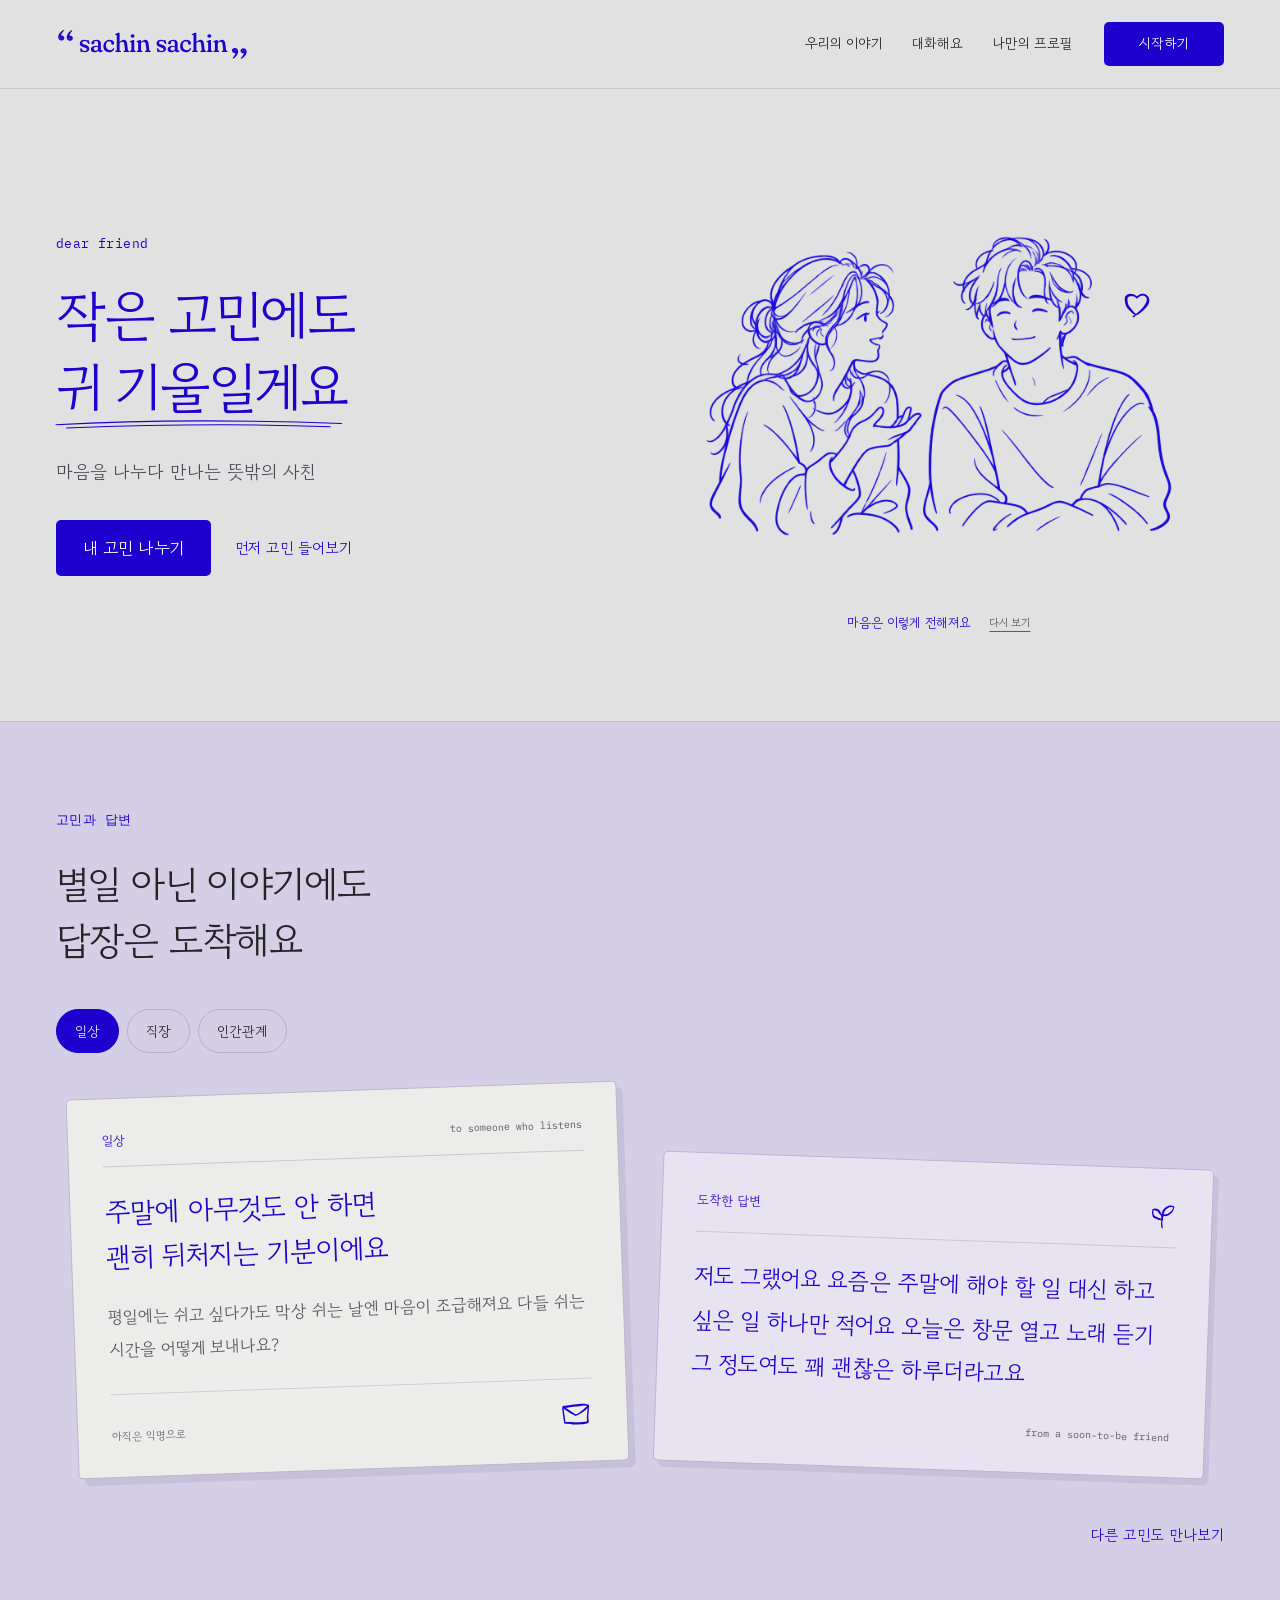
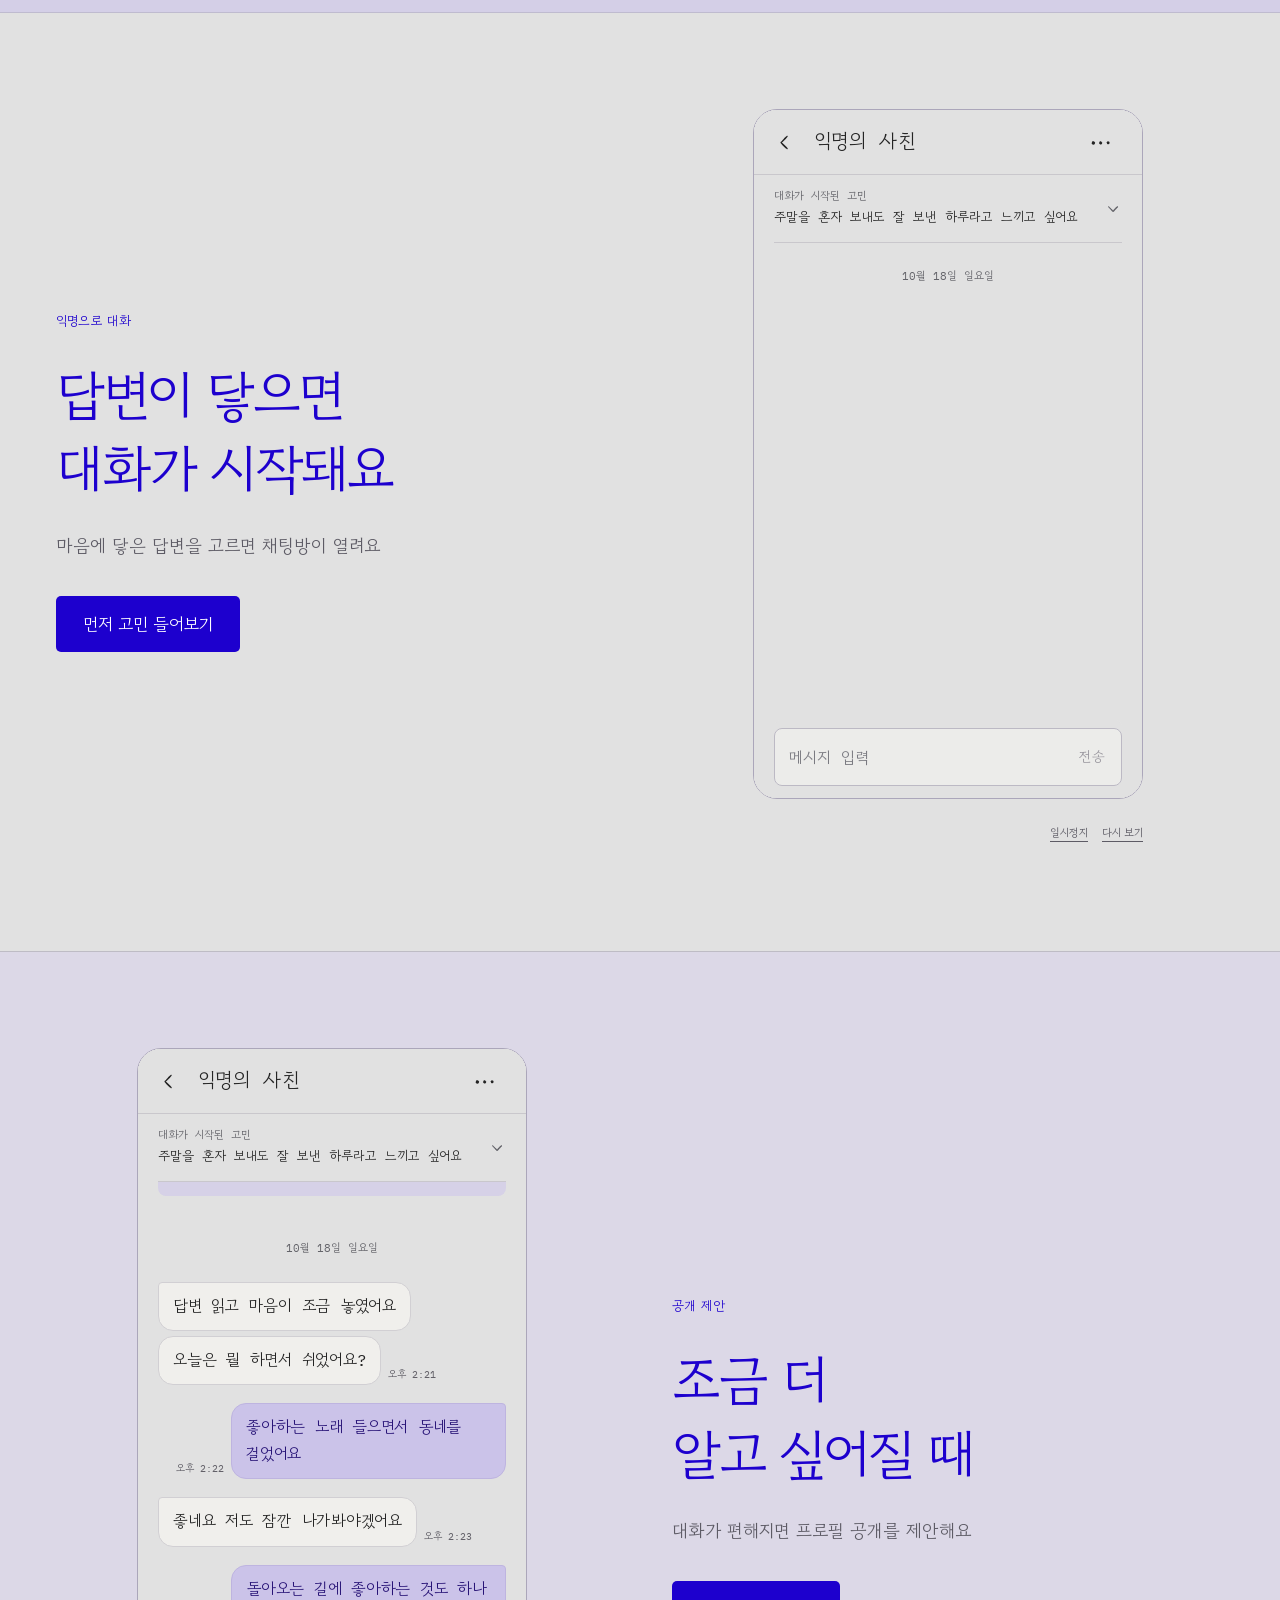
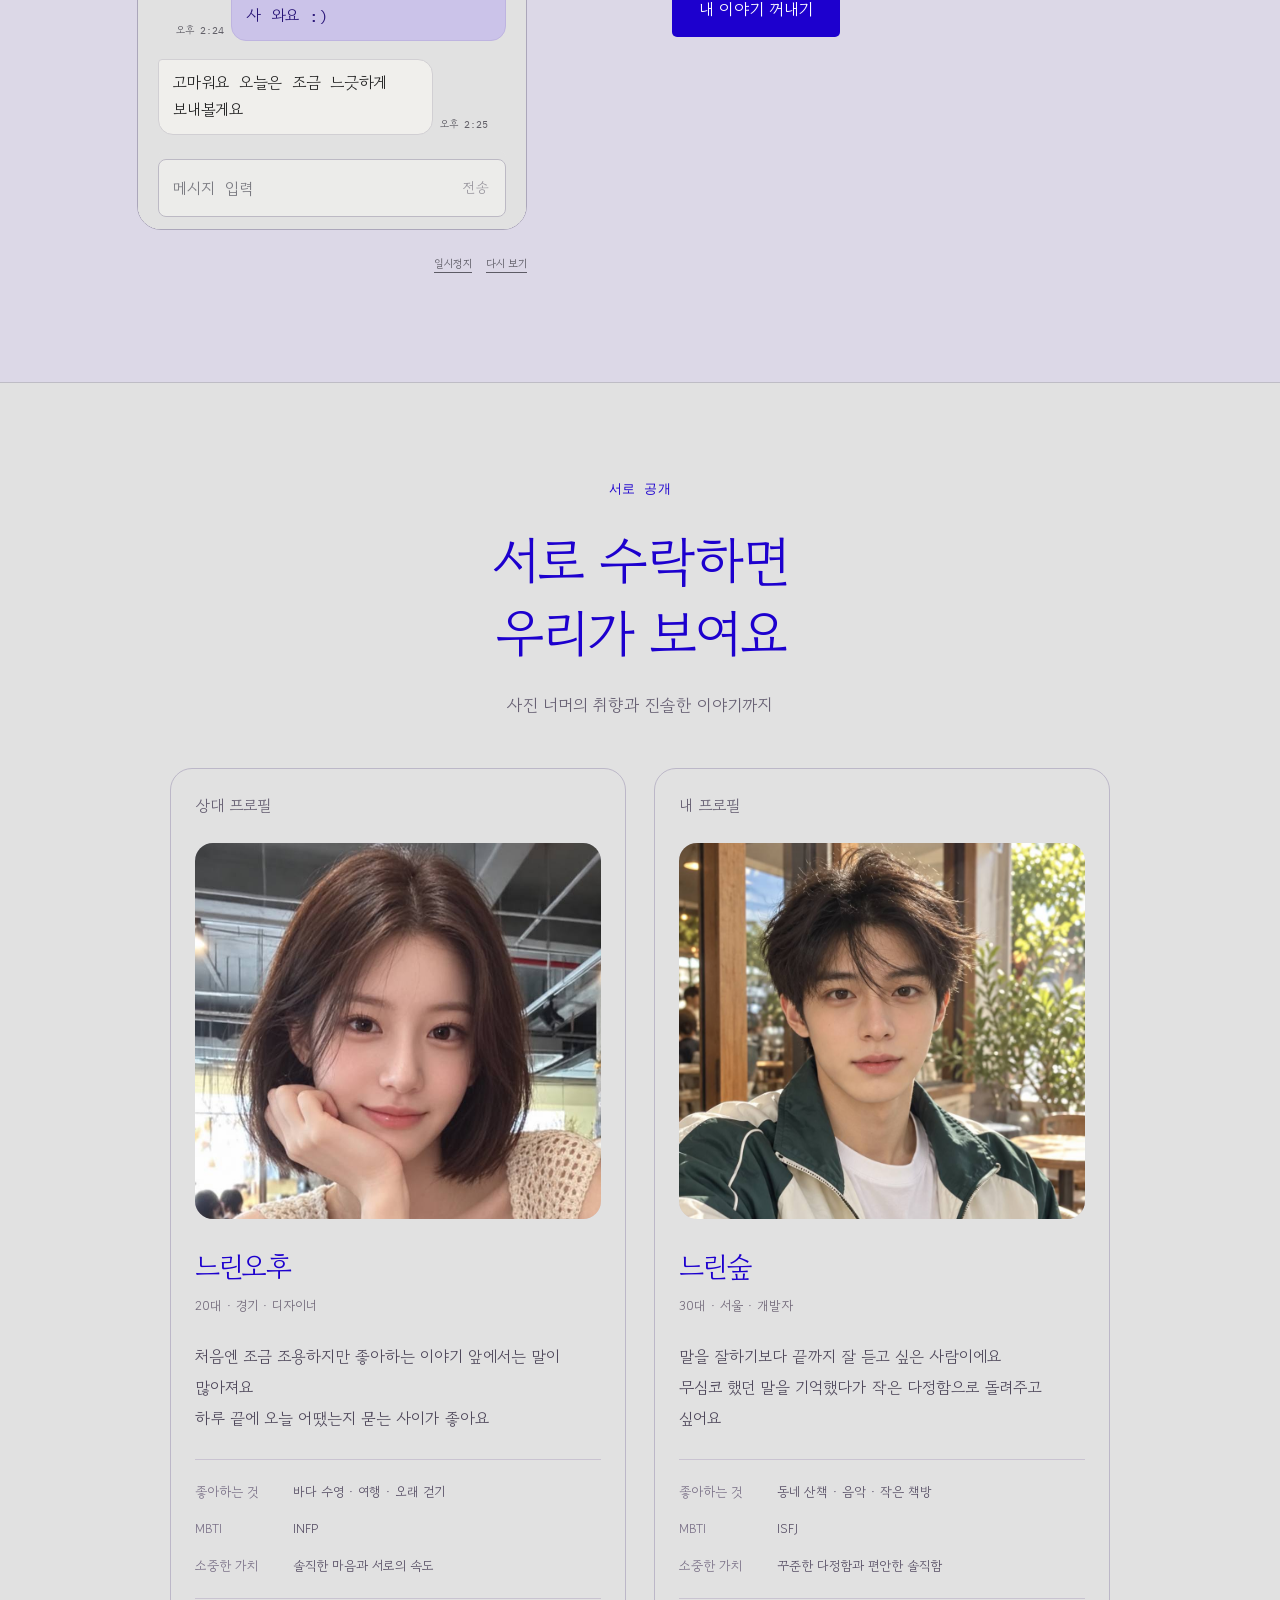
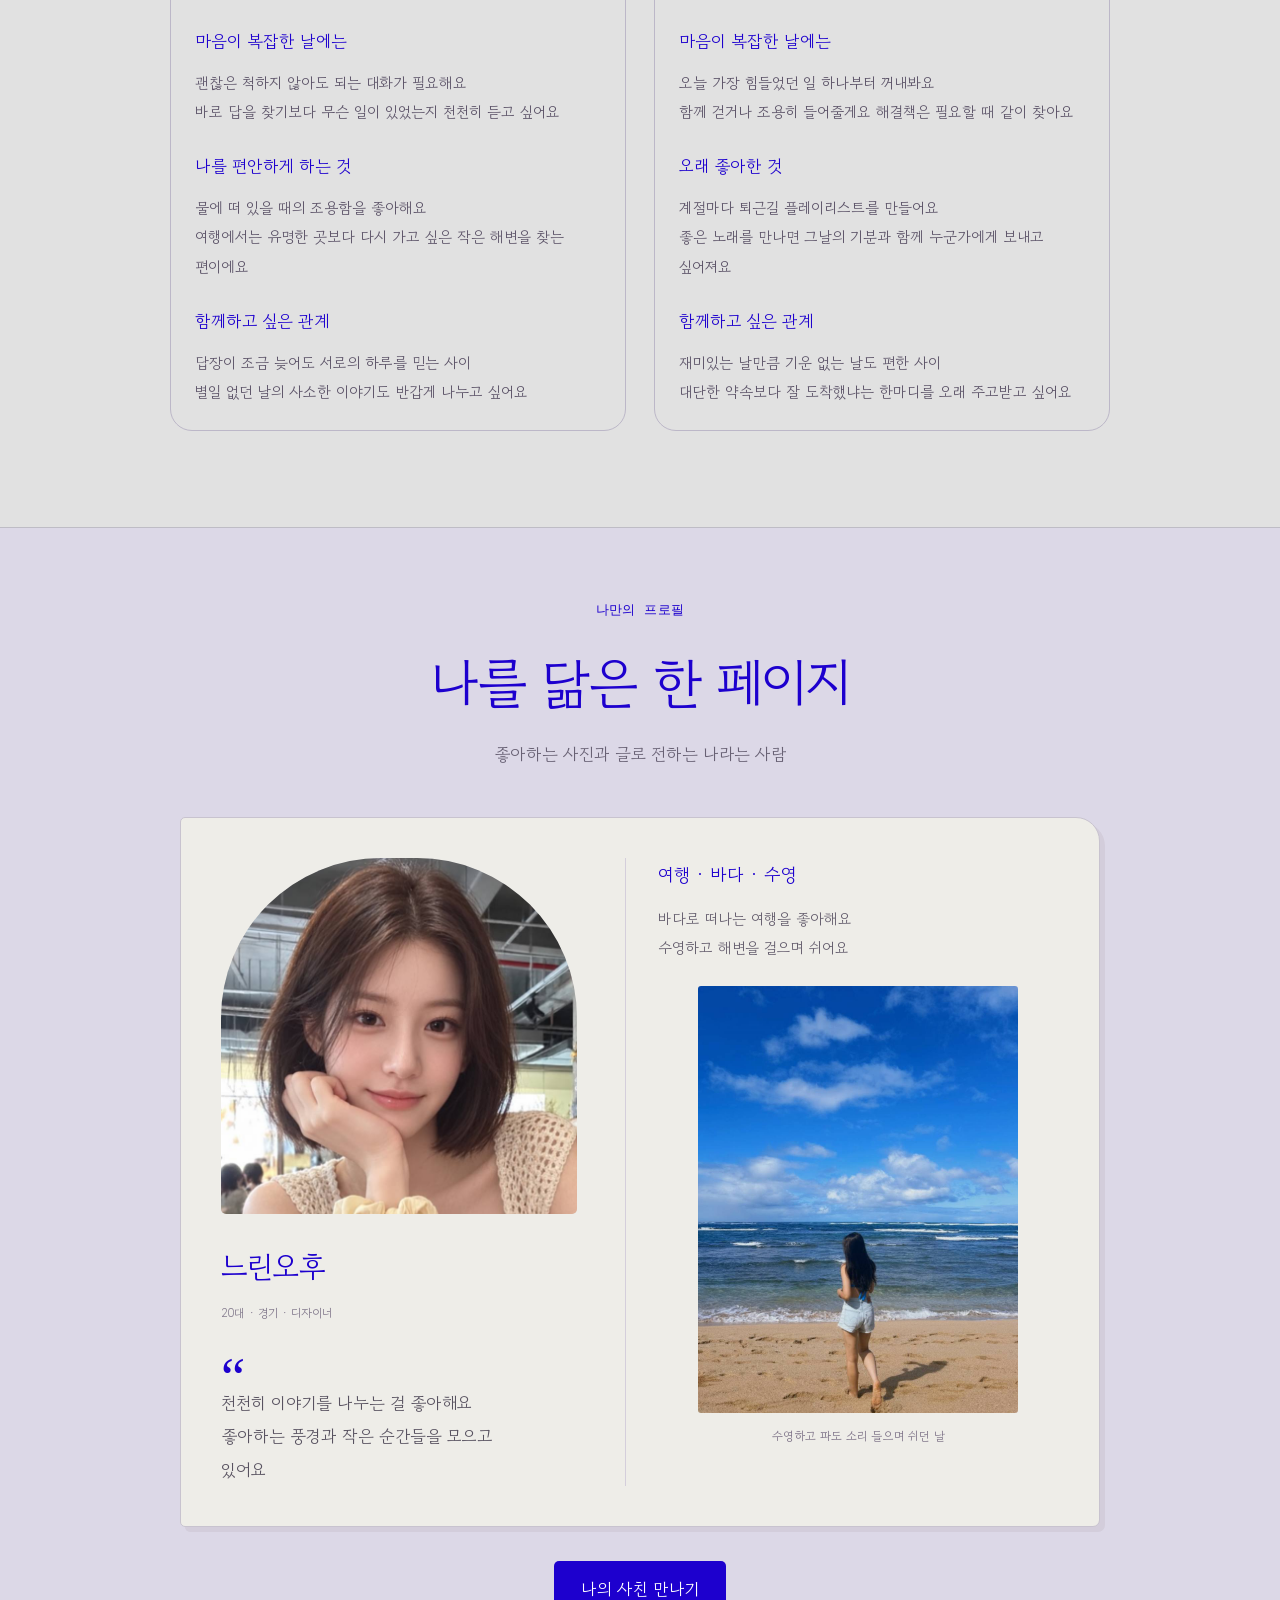
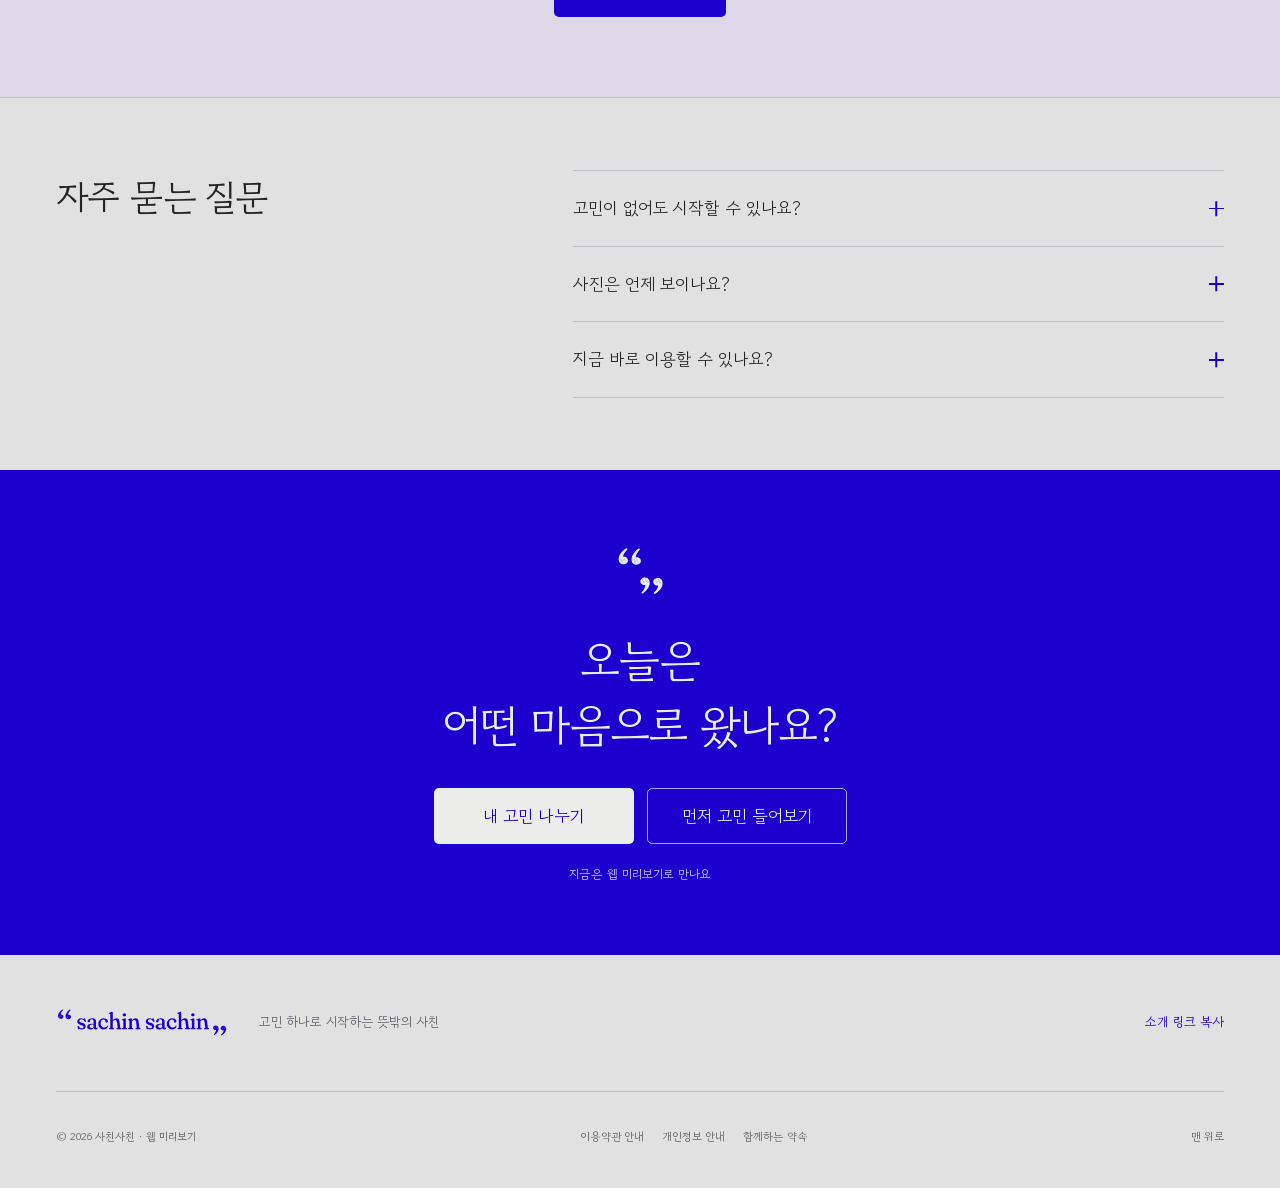
==== commit ec70d412: "Show complete personal profiles without automatic scrolling and renew the hand-drawn disclosure invi" ====
--- a/about/index.html
+++ b/about/index.html
@@ -13,17 +13,17 @@
  <meta property="og:title" content="작은 고민에도 귀 기울일게요 — 사친사친">
  <meta property="og:description" content="고민을 나누고 들어주며 시작하는 뜻밖의 사친">
  <meta property="og:url" content="https://jennkim0210.github.io/sachin-sachin-user-preview/about/">
- <meta property="og:image" content="https://jennkim0210.github.io/sachin-sachin-user-preview/about/share.jpg?v=20261018-warm-invitation">
+ <meta property="og:image" content="https://jennkim0210.github.io/sachin-sachin-user-preview/about/share.jpg?v=20261018-open-profiles">
  <meta property="og:image:width" content="1200"><meta property="og:image:height" content="630">
  <meta property="og:image:alt" content="작은 고민에도 귀 기울일게요 서로 이야기를 나누는 두 사람의 손그림과 사친사친 로고">
  <meta name="twitter:card" content="summary_large_image">
  <meta name="twitter:title" content="사친사친 — 작은 고민에도 귀 기울일게요">
  <meta name="twitter:description" content="고민을 나누고 들어주며 시작하는 뜻밖의 사친">
- <meta name="twitter:image" content="https://jennkim0210.github.io/sachin-sachin-user-preview/about/share.jpg?v=20261018-warm-invitation">
+ <meta name="twitter:image" content="https://jennkim0210.github.io/sachin-sachin-user-preview/about/share.jpg?v=20261018-open-profiles">
  <link rel="icon" type="image/svg+xml" href="./assets/mark.svg">
  <link rel="apple-touch-icon" href="./assets/app-icon.png">
  <link rel="preload" href="./assets/gowun-dodum.woff2" as="font" type="font/woff2" crossorigin>
- <link rel="stylesheet" href="./landing.css?v=20261018-warm-invitation">
+ <link rel="stylesheet" href="./landing.css?v=20261018-open-profiles">
 </head>
 <body>
  <a class="skip-link" href="#main">본문으로 건너뛰기</a>
@@ -47,7 +47,7 @@
   <section class="stories-section" id="stories" aria-labelledby="stories-title">
    <div class="wrap">
     <div class="section-heading"><div><p class="eyebrow">고민과 답변</p><h2 id="stories-title">별일 아닌 이야기에도<br>답장은 도착해요</h2></div></div>
-    <div class="story-toolbar"><div class="story-tabs" role="tablist" aria-label="대화 예시 주제"><button id="topic-daily" type="button" role="tab" aria-selected="true" aria-controls="story-panel" data-story="daily">일상</button><button id="topic-work" type="button" role="tab" aria-selected="false" aria-controls="story-panel" data-story="work" tabindex="-1">직장</button><button id="topic-people" type="button" role="tab" aria-selected="false" aria-controls="story-panel" data-story="people" tabindex="-1">인간관계</button></div><span class="sample-label">예시 이야기</span></div>
+    <div class="story-toolbar"><div class="story-tabs" role="tablist" aria-label="대화 예시 주제"><button id="topic-daily" type="button" role="tab" aria-selected="true" aria-controls="story-panel" data-story="daily">일상</button><button id="topic-work" type="button" role="tab" aria-selected="false" aria-controls="story-panel" data-story="work" tabindex="-1">직장</button><button id="topic-people" type="button" role="tab" aria-selected="false" aria-controls="story-panel" data-story="people" tabindex="-1">인간관계</button></div></div>
     <div class="letter-pair" role="tabpanel" id="story-panel" aria-labelledby="topic-daily" tabindex="0">
      <article class="concern-letter"><div class="letter-meta"><span id="sample-topic">일상</span><span lang="en">to someone who listens</span></div><h3 id="sample-title">주말에 아무것도 안 하면<br>괜히 뒤처지는 기분이에요</h3><p id="sample-body">평일에는 쉬고 싶다가도 막상 쉬는 날엔 마음이 조급해져요 다들 쉬는 시간을 어떻게 보내나요?</p><div class="letter-signature"><span>아직은 익명으로</span><svg class="pen-doodle" data-doodle="envelope" viewBox="0 0 64 72" aria-hidden="true" focusable="false"><path class="pen-ink" fill="currentColor" fill-rule="evenodd" stroke="none" d="M8.09 25.18L8.09 25.57L9.12 25.62L10.2 25.81L11.28 25.67L12.38 25.89L13.47 25.77L14.57 25.75L15.67 25.8L16.74 25.53L17.84 25.62L18.88 25.34L19.94 25.24L20.99 25.17L22.01 24.86L23.06 24.93L24.06 24.64L25.09 24.6L26.12 24.56L27.14 24.34L28.19 24.48L29.23 24.25L30.29 24.32L31.36 24.29L32.43 24.13L33.53 24.27L34.61 24.02L35.71 24.08L36.8 23.94L37.88 23.76L38.98 23.8L40.03 23.46L41.11 23.5L42.15 23.28L43.18 23.14L44.22 23.16L45.24 22.9L46.25 23.05L47.28 22.89L48.3 22.98L49.32 23.09L50.39 23.06L51.4 23.39L52.5 23.38L53.53 23.72L54.59 23.89L55.07 23.62L54.58 23.88L54.61 24.94L54.26 25.99L54.23 27.09L54.09 28.17L53.87 29.24L53.94 30.33L53.64 31.39L53.7 32.46L53.55 33.52L53.4 34.57L53.45 35.63L53.14 36.66L53.21 37.74L52.99 38.78L52.86 39.84L52.85 40.93L52.55 41.98L52.63 43.09L52.38 44.17L52.35 45.27L52.35 46.37L52.14 47.48L52.32 48.59L52.14 49.71L52.26 50.81L52.3 51.91L52.22 53.02L52.44 54.05L52.59 54.01L52.45 53.73L51.41 53.87L50.36 54.02L49.35 54.3L48.29 54.24L47.29 54.55L46.24 54.48L45.2 54.62L44.15 54.7L43.09 54.62L42.02 54.84L40.93 54.67L39.85 54.86L38.76 54.83L37.67 54.82L36.58 55L35.5 54.84L34.43 55.06L33.37 54.95L32.32 54.98L31.28 55.05L30.25 54.85L29.22 55L28.21 54.75L27.19 54.74L26.16 54.65L25.15 54.39L24.09 54.44L23.07 54.11L21.99 54.09L20.92 53.95L19.85 53.74L18.74 53.83L17.66 53.58L16.54 53.69L15.45 53.65L14.35 53.6L13.26 53.83L12.18 53.7L11.11 53.93L9.91 53.98L10.22 54.4L10.62 54.72L10.59 53.58L10.22 52.57L10.13 51.52L10 50.48L9.75 49.45L9.83 48.39L9.54 47.36L9.59 46.29L9.48 45.23L9.31 44.17L9.4 43.08L9.09 42.03L9.15 40.93L8.94 39.87L8.77 38.8L8.75 37.72L8.41 36.68L8.45 35.6L8.19 34.57L8.09 33.52L8.1 32.48L7.86 31.45L8.04 30.41L7.89 29.38L8.01 28.35L8.14 27.32L8.12 26.27L8.46 25.25ZM5.2 24.93L5.12 26.05L5.03 27.16L5.19 28.27L5.01 29.38L5.23 30.49L5.19 31.6L5.26 32.7L5.48 33.78L5.41 34.88L5.72 35.94L5.71 37.02L5.87 38.08L6.06 39.13L6.01 40.2L6.32 41.23L6.25 42.3L6.43 43.35L6.55 44.4L6.51 45.48L6.8 46.53L6.72 47.62L6.97 48.69L7.07 49.78L7.13 50.87L7.46 51.93L7.43 53.04L7.77 54.09L7.86 55.12L8.5 56.9L10.28 56.87L11.21 57.09L12.24 56.93L13.27 57.08L14.28 57.17L15.29 57.14L16.28 57.46L17.29 57.42L18.27 57.7L19.28 57.89L20.32 57.97L21.32 58.35L22.4 58.36L23.45 58.68L24.54 58.81L25.66 58.88L26.75 59.17L27.89 59.06L29 59.28L30.12 59.23L31.24 59.21L32.35 59.33L33.45 59.11L34.54 59.27L35.62 59.1L36.7 59.11L37.78 59.16L38.86 58.98L39.94 59.17L41.02 58.97L42.12 59.07L43.23 59.03L44.35 58.9L45.49 59L46.62 58.7L47.79 58.73L48.92 58.44L50.07 58.22L51.22 58.02L52.31 57.54L53.48 57.38L55.52 56.13L55.84 53.81L55.65 52.7L55.4 51.65L55.43 50.59L55.11 49.56L55.19 48.52L55.07 47.49L55.01 46.45L55.19 45.43L55.05 44.38L55.33 43.36L55.34 42.3L55.48 41.25L55.73 40.21L55.7 39.13L56.05 38.08L56.04 36.99L56.22 35.92L56.39 34.85L56.33 33.76L56.62 32.71L56.52 31.63L56.71 30.58L56.8 29.52L56.78 28.46L57.08 27.44L57.01 26.37L57.31 25.36L57.45 24.26L57.29 22.07L55.34 21.01L54.2 20.91L53.16 20.43L52.04 20.27L50.94 19.97L49.83 19.64L48.68 19.59L47.55 19.22L46.39 19.27L45.24 19.07L44.08 19.04L42.94 19.14L41.8 19.01L40.69 19.27L39.58 19.2L38.5 19.38L37.44 19.52L36.37 19.49L35.34 19.79L34.28 19.7L33.25 19.9L32.21 19.96L31.16 19.93L30.11 20.17L29.04 20.02L27.97 20.23L26.89 20.24L25.8 20.24L24.73 20.48L23.62 20.38L22.56 20.66L21.48 20.69L20.41 20.79L19.38 21.06L18.31 21.01L17.31 21.33L16.28 21.36L15.27 21.48L14.28 21.71L13.25 21.63L12.25 21.91L11.21 21.86L10.17 21.96L9.12 22.12L8 22L5.79 22.76Z"/><path class="pen-ink" fill="currentColor" stroke="none" d="M7.84 27.36L8.72 27.97L9.39 28.85L10.32 29.43L11.11 30.2L11.95 30.91L12.89 31.46L13.63 32.26L14.62 32.7L15.42 33.37L16.27 33.98L17.19 34.48L17.94 35.25L18.92 35.71L19.75 36.42L20.68 37.01L21.68 37.5L22.54 38.19L23.6 38.53L24.49 39.14L25.43 39.58L26.38 39.98L27.14 40.62L28.09 40.99L28.68 41.6L29.66 42.44L31.05 42.03L32.05 41.83L33 41.27L34.09 41.06L35.11 40.59L36.13 40.12L37.23 39.79L38.14 39.11L39.21 38.74L40.11 38.1L41.06 37.56L42.04 37.1L42.87 36.4L43.91 36.03L44.75 35.34L45.74 34.83L46.71 34.26L47.58 33.51L48.62 32.99L49.4 32.12L50.39 31.51L51.19 30.71L51.98 29.92L52.84 29.24L53.5 28.35L54.43 27.77L55.12 26.91L56.03 26.28L56.45 25.69L56.6 24.99L56.44 24.3L55.99 23.74L55.35 23.44L54.64 23.44L54.06 23.83L53.03 24.35L52.24 25.18L51.29 25.82L50.41 26.54L49.62 27.33L48.68 27.92L48.02 28.8L47.11 29.36L46.38 30.11L45.56 30.74L44.66 31.28L43.9 32.04L42.91 32.48L42.11 33.24L41.17 33.79L40.29 34.42L39.48 35.16L38.52 35.63L37.77 36.41L36.84 36.85L35.99 37.42L35.13 37.96L34.14 38.24L33.26 38.8L32.21 38.99L31.22 39.39L30.15 39.77L30.49 39.83L30.65 39.76L29.84 38.76L28.91 38.11L28 37.45L27.16 36.7L26.15 36.27L25.36 35.52L24.43 35.06L23.58 34.48L22.81 33.81L21.88 33.37L21.16 32.6L20.25 32.08L19.42 31.42L18.62 30.71L17.65 30.23L16.9 29.44L15.95 28.94L15.11 28.32L14.29 27.7L13.35 27.25L12.65 26.5L11.73 26.01L10.96 25.33L10.16 24.64L9.44 24.33L8.67 24.3L7.97 24.61L7.47 25.2L7.27 25.94L7.42 26.7Z"/></svg></div></article>
      <article class="reply-letter"><div class="letter-meta"><span>도착한 답변</span><svg class="pen-doodle" data-doodle="sprout" viewBox="0 0 64 72" aria-hidden="true" focusable="false"><path class="pen-ink" fill="currentColor" stroke="none" d="M33.15 60.76L33.19 59.59L32.86 58.51L32.76 57.41L32.55 56.36L32.24 55.35L32.26 54.3L31.95 53.27L32.05 52.2L31.91 51.12L31.89 50.04L31.97 48.95L31.8 47.86L32.01 46.8L31.9 45.74L32.06 44.72L32.23 43.71L32.27 42.68L32.69 41.71L32.76 40.65L33.13 39.63L33.37 38.56L33.47 37.45L33.82 36.36L33.72 35.24L33.78 34.15L33.67 33.09L33.47 32.04L33.42 31.36L33 30.81L32.39 30.49L31.7 30.48L31.06 30.76L30.62 31.29L30.48 31.96L30.21 33.01L30.26 34.06L29.94 35.07L30.04 36.07L29.99 37.05L29.82 38.03L29.9 39.08L29.59 40.1L29.62 41.21L29.48 42.31L29.34 43.43L29.47 44.57L29.27 45.68L29.47 46.78L29.4 47.88L29.39 48.96L29.51 50.04L29.31 51.14L29.49 52.25L29.32 53.39L29.43 54.54L29.52 55.7L29.53 56.88L29.91 58L30.02 59.14L30.52 60.17L30.71 61.27L30.99 61.78L31.43 62.14L31.98 62.28L32.53 62.16L32.98 61.81L33.24 61.3Z"/><path class="pen-ink" fill="currentColor" fill-rule="evenodd" stroke="none" d="M30.78 43.47L30.13 43L29.23 42.54L28.2 41.8L27.02 41.45L25.97 40.86L24.92 40.71L24.05 40.43L23.28 40.1L22.45 39.96L21.74 39.43L20.86 39.06L19.92 38.68L19.04 38.09L18.06 37.87L17.18 37.56L16.48 37.12L15.77 37L15.25 36.68L14.88 36.25L14.29 35.91L13.91 35.3L13.63 34.55L13.11 33.8L12.86 32.92L12.67 32.03L12.24 31.23L12.15 30.39L12.08 29.6L11.85 28.82L12.04 28.01L12.07 27.13L12.06 26.15L12.32 25.12L12.12 23.78L11.83 23.96L11.55 24.82L12.57 24.4L13.56 24.45L14.37 24.31L15.14 24.47L15.88 24.76L16.73 24.83L17.55 25.25L18.43 25.52L19.34 25.66L20.05 26.13L20.75 26.38L21.35 26.67L21.68 27.24L22.14 27.67L22.57 28.25L22.8 29.05L23.35 29.78L23.92 30.58L24.42 31.47L25.24 32.09L25.98 32.68L26.54 33.33L27.27 33.76L27.8 34.33L28.1 35.03L28.63 35.67L28.87 36.51L29.1 37.42L29.61 38.29L29.82 39.29L30.24 40.2L30.63 41.07L30.63 41.95L30.84 42.72ZM33.39 43.24L33.35 41.78L33.2 40.51L33.04 39.3L32.52 38.31L32.34 37.3L31.98 36.39L31.53 35.51L31.34 34.5L30.79 33.59L30.24 32.67L29.81 31.68L29.11 30.97L28.59 30.23L28.27 29.48L27.8 28.99L27.53 28.36L27.32 27.6L26.76 26.88L26.27 25.95L25.69 24.92L24.7 24.15L23.77 23.33L22.78 22.62L21.66 22.31L20.7 21.83L19.75 21.45L18.74 21.32L17.76 20.88L16.61 20.72L15.36 20.76L14.06 20.7L12.82 21.23L11.65 21.63L10.63 22.08L9.39 23.25L9.54 24.38L9.63 24.94L9.44 25.8L9.15 26.73L9.18 27.77L8.96 28.85L9.04 29.94L9.35 30.96L9.41 31.97L9.72 32.86L10.04 33.73L10.05 34.71L10.35 35.67L10.69 36.69L10.94 37.89L11.67 38.93L12.56 39.88L13.49 40.83L14.66 41.3L15.73 41.68L16.64 42.12L17.55 42.2L18.31 42.49L19.02 42.91L19.94 43.14L20.81 43.71L21.85 44.12L22.98 44.34L24.01 44.76L25.06 44.72L25.99 44.94L26.97 45.1L28.09 45.3L29.45 45.86L32.17 45.63Z"/><path class="pen-ink" fill="currentColor" stroke="none" d="M33.83 34.12L33.78 33.01L34.16 32.02L34.25 31.03L34.52 30.09L34.87 29.21L34.97 28.29L35.43 27.52L35.69 26.72L35.9 25.93L36.4 25.29L36.66 24.56L37.02 23.89L37.61 23.39L37.98 22.72L38.48 22.14L39.15 21.72L39.65 21.1L40.23 20.56L40.98 20.2L41.56 19.61L42.21 19.09L43 18.77L43.64 18.21L44.34 17.76L45.15 17.53L45.84 17.05L46.62 16.77L47.43 16.68L48.23 16.33L49.08 16.31L49.95 16.36L50.87 16.21L51.77 16.49L52.74 16.59L53.7 16.7L53.99 16.6L53.85 16.85L53.52 17.79L53.29 18.76L53.15 19.73L52.67 20.56L52.48 21.46L52.09 22.25L51.55 22.95L51.25 23.75L50.64 24.35L50.07 24.96L49.63 25.68L48.91 26.15L48.32 26.74L47.79 27.39L47.03 27.81L46.43 28.41L45.85 29.02L45.07 29.4L44.48 29.99L43.82 30.49L43.02 30.78L42.38 31.31L41.6 31.61L40.78 31.77L40.02 32.17L39.13 32.17L38.26 32.35L37.36 32.55L36.4 32.41L35.41 32.6L34.41 32.41L33.36 32.4L32.26 32.28L31.48 32.31L30.8 32.71L30.36 33.35L30.24 34.13L30.47 34.88L31 35.46L31.75 35.67L32.89 36.06L34.11 36.01L35.27 36.28L36.44 36.2L37.59 36.17L38.74 36.19L39.83 35.84L40.96 35.72L42 35.31L42.97 34.8L44.01 34.49L44.85 33.84L45.69 33.29L46.57 32.83L47.21 32.09L47.96 31.55L48.71 31.03L49.24 30.28L49.97 29.73L50.65 29.13L51.16 28.32L51.89 27.7L52.5 26.93L52.96 26.03L53.65 25.26L54.06 24.31L54.42 23.33L54.96 22.42L55.12 21.37L55.46 20.38L55.79 19.39L55.86 18.33L56.29 17.3L56.21 15.24L54.4 14.3L53.39 13.87L52.32 13.77L51.28 13.37L50.19 13.2L49.07 13.23L47.94 13.02L46.83 13.22L45.75 13.45L44.63 13.56L43.67 14.06L42.7 14.46L41.71 14.78L40.93 15.41L40.09 15.89L39.23 16.29L38.56 16.97L37.81 17.5L37 17.98L36.4 18.72L35.69 19.36L34.91 19.96L34.39 20.81L33.76 21.58L33.07 22.35L32.7 23.31L32.16 24.2L31.64 25.1L31.48 26.16L31.05 27.12L30.81 28.16L30.71 29.25L30.35 30.32L30.42 31.5L30.21 32.69L30.28 33.89L30.39 34.65L30.83 35.28L31.5 35.66L32.28 35.71L32.99 35.42L33.51 34.85Z"/></svg></div><p id="sample-reply">저도 그랬어요 요즘은 주말에 해야 할 일 대신 하고 싶은 일 하나만 적어요 오늘은 창문 열고 노래 듣기 그 정도여도 꽤 괜찮은 하루더라고요</p><div class="reply-signoff"><span lang="en">from a soon-to-be friend</span></div></article>
@@ -58,26 +58,39 @@
   <section class="screen-section chat-showcase" id="how" aria-labelledby="how-title">
    <div class="wrap screen-grid">
     <div class="screen-copy"><p class="eyebrow">익명으로 대화</p><h2 id="how-title">답변이 닿으면<br>대화가 시작돼요</h2><p>마음에 닿은 답변을 고르면 채팅방이 열려요</p><a class="button primary" href="../#/listen?from=landing">먼저 고민 들어보기</a></div>
-    <figure class="screen-demo" data-demo="chat"><div class="device-window"><iframe src="./demo-chat.html?v=20261018-warm-invitation" title="사친사친 실제 채팅 디자인의 예시 대화" loading="lazy" tabindex="-1" aria-hidden="true" inert></iframe></div><figcaption><span data-demo-stage>채팅방 개설 예시</span><div class="demo-controls"><button type="button" data-demo-pause aria-label="예시 대화 일시정지">일시정지</button><button type="button" data-demo-replay aria-label="예시 대화 다시 보기">다시 보기</button></div></figcaption><p class="sr-only">익명의 사친에게 답변에 대한 인사가 도착하고 서로의 하루를 나누는 메시지가 좌우 말풍선으로 이어집니다</p></figure>
+    <figure class="screen-demo" data-demo="chat"><div class="device-window"><iframe src="./demo-chat.html?v=20261018-open-profiles" title="사친사친 실제 채팅 디자인의 예시 대화" loading="lazy" tabindex="-1" aria-hidden="true" inert></iframe></div><figcaption><div class="demo-controls"><button type="button" data-demo-pause aria-label="예시 대화 일시정지">일시정지</button><button type="button" data-demo-replay aria-label="예시 대화 다시 보기">다시 보기</button></div></figcaption><p class="sr-only">익명의 사친에게 답변에 대한 인사가 도착하고 서로의 하루를 나누는 메시지가 좌우 말풍선으로 이어집니다</p></figure>
    </div>
   </section>
   <section class="screen-section proposal-showcase" id="pace" aria-labelledby="pace-title">
    <div class="wrap screen-grid">
     <div class="screen-copy"><p class="eyebrow">공개 제안</p><h2 id="pace-title">조금 더<br>알고 싶어질 때</h2><p>대화가 편해지면 프로필 공개를 제안해요</p><a class="button primary" href="../#/write?from=landing">내 이야기 꺼내기</a></div>
-    <figure class="screen-demo" data-demo="proposal"><div class="device-window"><iframe src="./demo-proposal.html?v=20261018-warm-invitation" title="대화 중 프로필 공개를 제안하고 동의를 선택하는 예시" loading="lazy" tabindex="-1" aria-hidden="true" inert></iframe></div><figcaption><span data-demo-stage>공개 제안 예시</span><div class="demo-controls"><button type="button" data-demo-pause aria-label="공개 제안 예시 일시정지">일시정지</button><button type="button" data-demo-replay aria-label="공개 제안 예시 다시 보기">다시 보기</button></div></figcaption><p class="sr-only">대화 중 프로필 공개 제안이 도착합니다 공개 여부는 직접 선택할 수 있어요</p></figure>
+    <figure class="screen-demo" data-demo="proposal"><div class="device-window"><iframe src="./demo-proposal.html?v=20261018-open-profiles" title="대화 중 프로필 공개를 제안하고 동의를 선택하는 예시" loading="lazy" tabindex="-1" aria-hidden="true" inert></iframe></div><figcaption><div class="demo-controls"><button type="button" data-demo-pause aria-label="공개 제안 예시 일시정지">일시정지</button><button type="button" data-demo-replay aria-label="공개 제안 예시 다시 보기">다시 보기</button></div></figcaption><p class="sr-only">대화 중 프로필 공개 제안이 도착합니다 공개 여부는 직접 선택할 수 있어요</p></figure>
    </div>
   </section>
   <section class="screen-section profile-showcase" id="mutual" aria-labelledby="mutual-title">
-   <div class="wrap screen-grid">
-    <div class="screen-copy"><p class="eyebrow">서로 공개</p><h2 id="mutual-title">서로 수락하면<br>우리가 보여요</h2><p>두 사람의 사진과 소개가 함께 열려요</p></div>
-    <figure class="screen-demo" data-demo="profile"><div class="profile-view-switch" role="group" aria-label="공개된 프로필 선택"><button type="button" data-demo-profile="peer" aria-pressed="true">상대 프로필</button><button type="button" data-demo-profile="self" aria-pressed="false">내 프로필</button></div><div class="device-window"><iframe src="./demo-profile.html?v=20261018-warm-invitation" title="두 사람이 모두 수락한 뒤 공개된 프로필 예시" loading="lazy" tabindex="-1" aria-hidden="true" inert></iframe></div><figcaption><span data-demo-stage>서로 공개 예시</span><div class="demo-controls"><button type="button" data-demo-pause aria-label="프로필 공개 예시 일시정지">일시정지</button><button type="button" data-demo-replay aria-label="프로필 공개 예시 다시 보기">다시 보기</button></div></figcaption><p class="sr-only">두 사람 모두 공개에 동의한 뒤 보이는 프로필입니다 상대 프로필과 내 프로필을 선택해 각각의 사진과 소개를 볼 수 있어요</p></figure>
+   <div class="wrap">
+    <div class="profile-gallery-heading"><p class="eyebrow">서로 공개</p><h2 id="mutual-title">서로 수락하면<br>우리가 보여요</h2><p>사진 너머의 취향과 진솔한 이야기까지</p></div>
+    <div class="profile-view-switch" role="group" aria-label="공개된 프로필 선택"><button type="button" data-profile-view="peer" aria-pressed="true" aria-controls="profile-peer">상대 프로필</button><button type="button" data-profile-view="self" aria-pressed="false" aria-controls="profile-self">내 프로필</button></div>
+    <div class="disclosed-profiles">
+     <section class="disclosed-profile" id="profile-peer" aria-labelledby="peer-title"><h3 class="profile-window-heading" id="peer-title">상대 프로필</h3><article class="revealed-profile profile-letter-card profile-canvas  " aria-label="공개된 상대 프로필"><div class="canvas-cover has-photo"><span class="portrait profile-photo"><span class="media-fallback" aria-hidden="true"><svg class="profile-person-drawing" data-person-gender="female" viewBox="0 0 64 72" aria-hidden="true" focusable="false"><path class="pen-ink" fill="currentColor" stroke="none" d="M20.32 27.91L20.03 26.85L19.8 25.82L19.65 24.81L19.55 23.83L19.52 22.86L19.56 21.92L19.64 21.01L19.78 20.14L19.97 19.29L20.21 18.48L20.49 17.7L20.83 16.96L21.21 16.25L21.64 15.59L22.11 14.96L22.62 14.38L23.18 13.84L23.78 13.34L24.42 12.89L25.1 12.48L25.82 12.12L26.58 11.8L27.39 11.53L28.23 11.3L29.11 11.12L30.04 10.98L31.01 10.88L32.02 10.83L33.09 10.83L34.11 10.89L35.08 11L36 11.17L36.87 11.4L37.69 11.69L38.46 12.03L39.18 12.43L39.85 12.87L40.47 13.36L41.05 13.89L41.58 14.47L42.06 15.08L42.5 15.73L42.89 16.41L43.24 17.12L43.55 17.87L43.82 18.65L44.04 19.46L44.22 20.3L44.35 21.17L44.43 22.06L44.46 22.98L44.45 23.92L44.4 24.88L44.29 25.87L44.13 26.86L43.93 27.88L43.67 28.91L43.66 29.06L43.72 29.2L43.83 29.3L43.98 29.35L44.13 29.32L44.26 29.23L44.33 29.09L44.65 28.07L44.93 27.04L45.17 26.02L45.36 25L45.5 24L45.58 23L45.6 22.02L45.56 21.06L45.46 20.11L45.3 19.19L45.09 18.29L44.82 17.42L44.5 16.57L44.12 15.77L43.69 14.99L43.2 14.25L42.65 13.55L42.05 12.9L41.39 12.29L40.67 11.73L39.9 11.23L39.07 10.79L38.2 10.4L37.27 10.09L36.3 9.84L35.28 9.65L34.22 9.53L33.12 9.47L31.98 9.47L30.91 9.52L29.87 9.62L28.87 9.77L27.91 9.97L26.99 10.23L26.1 10.54L25.25 10.9L24.45 11.32L23.69 11.8L22.98 12.33L22.32 12.92L21.71 13.55L21.16 14.23L20.67 14.95L20.23 15.7L19.85 16.5L19.52 17.32L19.24 18.18L19.03 19.07L18.86 19.98L18.75 20.92L18.7 21.89L18.71 22.88L18.79 23.89L18.92 24.92L19.11 25.96L19.37 27.02L19.68 28.09L19.75 28.22L19.87 28.3L20.02 28.33L20.16 28.29L20.27 28.19L20.32 28.06Z"/><path class="pen-ink" fill="currentColor" stroke="none" d="M19.51 24.95L19.31 26.24L19.12 27.5L18.95 28.75L18.84 29.98L18.76 31.2L18.7 32.38L18.66 33.54L18.63 34.68L18.59 35.79L18.55 36.87L18.51 37.93L18.45 38.96L18.37 39.97L18.29 40.96L18.18 41.92L18.06 42.86L17.92 43.77L17.75 44.66L17.56 45.53L17.35 46.37L17.09 47.18L16.81 47.97L16.47 49.25L17.7 49.93L18.63 50.23L19.57 50.43L20.52 50.53L21.46 50.53L22.41 50.4L23.34 50.16L24.27 49.81L25.16 49.38L25.31 49.27L25.4 49.11L25.41 48.93L25.33 48.76L25.2 48.64L25.02 48.59L24.84 48.62L23.95 48.95L23.09 49.17L22.24 49.29L21.42 49.32L20.6 49.29L19.79 49.18L18.97 48.99L18.14 48.71L17.66 48.7L18.03 48.48L18.35 47.61L18.63 46.73L18.86 45.84L19.06 44.93L19.23 44L19.38 43.05L19.51 42.08L19.63 41.1L19.73 40.09L19.81 39.06L19.89 38.01L19.95 36.94L20 35.84L20.05 34.73L20.09 33.6L20.14 32.45L20.2 31.27L20.26 30.08L20.33 28.86L20.37 27.62L20.43 26.35L20.49 25.05L20.47 24.83L20.35 24.65L20.16 24.53L19.94 24.51L19.73 24.58L19.58 24.74Z"/><path class="pen-ink" fill="currentColor" stroke="none" d="M43.47 25.04L43.54 26.34L43.6 27.63L43.65 28.9L43.73 30.15L43.81 31.39L43.89 32.6L43.95 33.8L44.01 34.97L44.07 36.13L44.13 37.26L44.2 38.37L44.29 39.45L44.39 40.5L44.52 41.53L44.67 42.52L44.84 43.47L45.03 44.39L45.24 45.28L45.48 46.13L45.74 46.94L46.04 47.71L46.36 48.44L46.73 48.87L46 49.1L45.14 49.36L44.28 49.53L43.43 49.6L42.58 49.59L41.73 49.49L40.88 49.32L40.02 49.05L39.14 48.68L38.99 48.65L38.83 48.69L38.72 48.79L38.65 48.93L38.66 49.09L38.73 49.23L38.86 49.32L39.76 49.73L40.68 50.05L41.6 50.27L42.53 50.39L43.46 50.4L44.39 50.31L45.33 50.13L46.28 49.84L47.46 49.23L47.12 48.1L46.83 47.4L46.57 46.66L46.35 45.88L46.15 45.06L45.98 44.2L45.83 43.3L45.7 42.37L45.59 41.4L45.5 40.4L45.43 39.36L45.37 38.29L45.32 37.2L45.27 36.07L45.23 34.92L45.18 33.74L45.12 32.53L45.06 31.31L44.99 30.07L44.91 28.82L44.79 27.54L44.66 26.26L44.53 24.96L44.46 24.73L44.3 24.56L44.08 24.48L43.84 24.49L43.64 24.61L43.51 24.81Z"/><path class="pen-ink" fill="currentColor" stroke="none" d="M21.13 26.39L22.2 26.07L23.21 25.68L24.17 25.24L25.05 24.74L25.87 24.18L26.63 23.58L27.33 22.93L27.97 22.24L28.56 21.51L29.09 20.73L29.55 19.9L29.96 19.03L30.04 18.33L30.44 19.01L31.14 19.77L31.87 20.5L32.63 21.2L33.41 21.87L34.22 22.52L35.05 23.13L35.91 23.72L36.8 24.26L37.73 24.77L38.7 25.23L39.69 25.65L40.73 25.98L41.8 26.26L42.88 26.48L43.1 26.49L43.3 26.39L43.44 26.22L43.5 26.01L43.45 25.79L43.32 25.62L43.12 25.52L42.08 25.22L41.08 24.89L40.11 24.53L39.15 24.17L38.22 23.76L37.32 23.32L36.45 22.84L35.6 22.31L34.78 21.76L33.98 21.17L33.2 20.54L32.45 19.89L31.73 19.2L31.03 18.46L29.95 17.53L29.23 18.71L28.84 19.53L28.39 20.29L27.88 21L27.32 21.67L26.71 22.29L26.04 22.87L25.32 23.41L24.54 23.91L23.71 24.38L22.83 24.83L21.89 25.24L20.87 25.61L20.71 25.7L20.61 25.86L20.59 26.04L20.65 26.22L20.77 26.35L20.95 26.41Z"/><path class="pen-ink" fill="currentColor" stroke="none" d="M20.67 27.01L20.66 28.37L20.69 29.69L20.74 30.97L20.83 32.22L20.96 33.42L21.15 34.58L21.38 35.69L21.66 36.76L21.98 37.77L22.36 38.74L22.77 39.65L23.23 40.51L23.73 41.31L24.27 42.06L24.86 42.75L25.49 43.38L26.17 43.94L26.89 44.44L27.65 44.87L28.45 45.22L29.29 45.5L30.17 45.69L31.08 45.79L32.02 45.82L32.96 45.75L33.86 45.58L34.72 45.33L35.54 45L36.32 44.6L37.05 44.13L37.74 43.59L38.4 42.99L39.01 42.34L39.59 41.63L40.13 40.86L40.63 40.05L41.1 39.18L41.53 38.27L41.91 37.3L42.26 36.29L42.55 35.24L42.81 34.16L43.01 33.03L43.17 31.88L43.27 30.7L43.33 29.49L43.36 28.26L43.35 27.01L43.32 26.86L43.23 26.73L43.09 26.66L42.93 26.66L42.79 26.72L42.69 26.84L42.65 26.99L42.58 28.22L42.46 29.42L42.3 30.59L42.1 31.72L41.88 32.82L41.63 33.89L41.35 34.91L41.03 35.89L40.68 36.83L40.3 37.72L39.89 38.56L39.44 39.35L38.98 40.1L38.48 40.79L37.96 41.42L37.42 42.01L36.85 42.54L36.25 43.01L35.63 43.41L34.97 43.76L34.28 44.04L33.55 44.26L32.78 44.39L31.98 44.45L31.18 44.43L30.4 44.34L29.66 44.17L28.95 43.93L28.27 43.63L27.63 43.27L27.01 42.84L26.43 42.35L25.88 41.8L25.36 41.2L24.86 40.53L24.4 39.82L23.96 39.04L23.55 38.21L23.18 37.33L22.83 36.39L22.53 35.39L22.26 34.34L22.02 33.24L21.82 32.09L21.64 30.89L21.5 29.64L21.4 28.34L21.33 26.99L21.3 26.85L21.2 26.73L21.07 26.67L20.92 26.68L20.79 26.74L20.7 26.86Z"/><path class="pen-ink" fill="currentColor" stroke="none" d="M24.44 42.99L24.37 43.99L24.31 44.99L24.25 45.99L24.2 46.99L24.2 48L24.39 48.48L23.75 48.48L22.69 48.78L21.67 49.1L20.68 49.44L19.72 49.8L18.8 50.19L17.9 50.61L17.04 51.05L16.22 51.53L15.44 52.06L14.69 52.62L14 53.22L13.35 53.87L12.75 54.55L12.2 55.28L11.71 56.05L11.26 56.86L10.87 57.72L10.52 58.61L10.23 59.55L9.98 60.53L9.78 61.57L9.68 62.66L9.62 63.8L9.63 64.98L9.66 65.15L9.76 65.28L9.9 65.36L10.07 65.36L10.22 65.3L10.33 65.17L10.37 65.02L10.47 63.86L10.64 62.78L10.86 61.76L11.08 60.79L11.35 59.88L11.65 59.02L11.99 58.21L12.37 57.44L12.79 56.71L13.25 56.02L13.75 55.37L14.29 54.75L14.88 54.17L15.51 53.63L16.19 53.12L16.91 52.65L17.68 52.21L18.48 51.79L19.33 51.41L20.21 51.05L21.13 50.71L22.08 50.4L23.07 50.11L24.08 49.85L25.48 49.41L25.64 48L25.65 47.01L25.64 46.01L25.62 45.01L25.59 44.01L25.56 43.01L25.51 42.77L25.36 42.57L25.13 42.46L24.88 42.45L24.66 42.56L24.5 42.75Z"/><path class="pen-ink" fill="currentColor" stroke="none" d="M38.52 43L38.48 44L38.45 45L38.43 46.01L38.42 47.01L38.44 48.01L38.6 49.36L39.95 49.75L40.98 50L41.97 50.27L42.93 50.57L43.86 50.89L44.75 51.23L45.61 51.61L46.44 52.01L47.23 52.44L47.98 52.9L48.69 53.39L49.36 53.93L49.98 54.5L50.56 55.12L51.09 55.78L51.57 56.49L51.99 57.25L52.36 58.05L52.67 58.89L52.93 59.79L53.14 60.73L53.31 61.72L53.45 62.76L53.55 63.85L53.61 65.01L53.66 65.18L53.77 65.31L53.93 65.38L54.1 65.38L54.25 65.3L54.36 65.16L54.39 64.99L54.37 63.81L54.29 62.67L54.17 61.59L53.97 60.56L53.72 59.57L53.43 58.64L53.09 57.74L52.69 56.89L52.24 56.08L51.74 55.31L51.18 54.59L50.58 53.92L49.93 53.28L49.23 52.69L48.49 52.14L47.72 51.62L46.9 51.14L46.05 50.69L45.16 50.27L44.24 49.88L43.29 49.52L42.29 49.19L41.27 48.89L40.21 48.62L39.48 48.58L39.62 47.99L39.61 46.99L39.57 45.99L39.54 45L39.51 44L39.48 43L39.44 42.79L39.3 42.62L39.11 42.53L38.9 42.53L38.7 42.62L38.57 42.79Z"/></svg><small class="photo-fallback-label">사진을 불러오지 못했어요</small></span><img src="./assets/profile-woman.jpg" alt="느린오후의 프로필 사진" width="720" height="720" decoding="async"></span></div><div class="canvas-content"><div class="canvas-identity"><h2>느린오후</h2><p class="canvas-basics">20대 · 경기 · 디자이너</p></div><p class="canvas-bio">처음엔 조금 조용하지만 좋아하는 이야기 앞에서는 말이 많아져요
+하루 끝에 오늘 어땠는지 묻는 사이가 좋아요</p><dl class="canvas-details" aria-label="공개한 정보"><div class="canvas-fact"><dt>좋아하는 것</dt><dd>바다 수영 · 여행 · 오래 걷기</dd></div><div class="canvas-fact"><dt>MBTI</dt><dd>INFP</dd></div><div class="canvas-fact"><dt>소중한 가치</dt><dd>솔직한 마음과 서로의 속도</dd></div></dl><div class="profile-feed canvas-feed"><section class="canvas-block canvas-note" data-block-id="comfort"><h3 class="canvas-note-title">마음이 복잡한 날에는</h3><p class="canvas-note-body">괜찮은 척하지 않아도 되는 대화가 필요해요
+바로 답을 찾기보다 무슨 일이 있었는지 천천히 듣고 싶어요</p></section><section class="canvas-block canvas-note" data-block-id="favorite"><h3 class="canvas-note-title">나를 편안하게 하는 것</h3><p class="canvas-note-body">물에 떠 있을 때의 조용함을 좋아해요
+여행에서는 유명한 곳보다 다시 가고 싶은 작은 해변을 찾는 편이에요</p></section><section class="canvas-block canvas-note" data-block-id="together"><h3 class="canvas-note-title">함께하고 싶은 관계</h3><p class="canvas-note-body">답장이 조금 늦어도 서로의 하루를 믿는 사이
+별일 없던 날의 사소한 이야기도 반갑게 나누고 싶어요</p></section></div></div></article></section>
+     <section class="disclosed-profile" id="profile-self" aria-labelledby="self-title"><h3 class="profile-window-heading" id="self-title">내 프로필</h3><article class="revealed-profile profile-letter-card profile-canvas  " aria-label="공개된 내 프로필"><div class="canvas-cover has-photo"><span class="portrait profile-photo"><span class="media-fallback" aria-hidden="true"><svg class="profile-person-drawing" data-person-gender="male" viewBox="0 0 64 72" aria-hidden="true" focusable="false"><path class="pen-ink" fill="currentColor" stroke="none" d="M21.39 27.79L20.97 26.95L20.62 26.12L20.35 25.28L20.14 24.43L19.99 23.58L19.92 22.73L19.91 21.88L19.95 21.04L20.06 20.21L20.24 19.39L20.48 18.58L20.78 17.8L21.15 17.04L21.57 16.31L22.06 15.61L22.61 14.94L23.21 14.32L23.87 13.74L24.6 13.22L25.37 12.75L26.21 12.35L27.09 12.02L28.03 11.76L29.01 11.59L30.04 11.49L31.03 11.47L32 11.51L32.94 11.6L33.85 11.73L34.72 11.9L35.56 12.11L36.37 12.35L37.14 12.64L37.88 12.96L38.57 13.32L39.23 13.72L39.85 14.17L40.43 14.65L40.96 15.18L41.45 15.75L41.89 16.36L42.27 17.01L42.61 17.7L42.89 18.44L43.12 19.21L43.29 20.01L43.4 20.86L43.44 21.74L43.43 22.66L43.38 23.62L43.26 24.61L43.07 25.64L42.81 26.7L42.46 27.82L42.43 28.07L42.52 28.31L42.7 28.49L42.94 28.57L43.19 28.54L43.41 28.4L43.54 28.18L43.96 27.06L44.29 25.93L44.54 24.83L44.71 23.76L44.81 22.71L44.81 21.7L44.73 20.72L44.6 19.78L44.39 18.88L44.13 18.01L43.8 17.18L43.41 16.39L42.96 15.65L42.46 14.95L41.9 14.31L41.29 13.71L40.63 13.16L39.93 12.67L39.18 12.23L38.4 11.84L37.58 11.5L36.74 11.21L35.86 10.97L34.95 10.77L34.01 10.63L33.04 10.53L32.05 10.48L31.02 10.48L29.97 10.54L28.87 10.69L27.82 10.92L26.82 11.22L25.88 11.6L24.99 12.05L24.16 12.56L23.38 13.12L22.67 13.74L22.01 14.4L21.41 15.1L20.87 15.84L20.39 16.62L19.97 17.43L19.61 18.27L19.32 19.14L19.1 20.03L18.96 20.93L18.88 21.85L18.9 22.78L18.99 23.71L19.17 24.64L19.42 25.56L19.74 26.46L20.14 27.35L20.61 28.21L20.74 28.36L20.92 28.44L21.11 28.43L21.29 28.34L21.41 28.18L21.44 27.98Z"/><path class="pen-ink" fill="currentColor" stroke="none" d="M21.07 25.32L22.15 25.11L23.19 24.83L24.19 24.5L25.13 24.09L26.04 23.61L26.9 23.07L27.72 22.46L28.49 21.78L29.22 21.03L29.9 20.21L30.08 19.6L30.3 20.16L31.07 20.85L31.88 21.5L32.71 22.12L33.58 22.69L34.48 23.21L35.42 23.7L36.4 24.13L37.41 24.51L38.46 24.85L39.54 25.12L40.65 25.32L41.78 25.44L42.93 25.53L43.17 25.5L43.37 25.38L43.5 25.18L43.53 24.95L43.45 24.72L43.29 24.55L43.07 24.47L41.95 24.27L40.88 24.04L39.85 23.79L38.84 23.53L37.86 23.22L36.91 22.87L36 22.47L35.11 22.04L34.25 21.57L33.42 21.05L32.62 20.51L31.84 19.92L31.09 19.31L29.93 18.5L29.03 19.59L28.45 20.38L27.81 21.1L27.12 21.75L26.38 22.34L25.6 22.86L24.76 23.33L23.88 23.73L22.95 24.1L21.97 24.42L20.93 24.68L20.8 24.74L20.71 24.86L20.67 25L20.71 25.14L20.8 25.25L20.93 25.32Z"/><path class="pen-ink" fill="currentColor" stroke="none" d="M20.49 27L20.45 28.37L20.44 29.7L20.49 30.99L20.58 32.25L20.74 33.46L20.96 34.62L21.24 35.73L21.56 36.79L21.92 37.8L22.32 38.76L22.76 39.66L23.23 40.51L23.75 41.3L24.31 42.04L24.91 42.72L25.55 43.33L26.24 43.88L26.96 44.35L27.73 44.76L28.53 45.08L29.36 45.32L30.22 45.49L31.11 45.57L32.02 45.57L32.93 45.49L33.8 45.33L34.63 45.09L35.43 44.78L36.18 44.39L36.9 43.94L37.59 43.43L38.24 42.86L38.85 42.22L39.43 41.52L39.97 40.77L40.47 39.96L40.93 39.1L41.36 38.19L41.74 37.23L42.08 36.23L42.38 35.19L42.65 34.12L42.87 33.01L43.06 31.86L43.2 30.69L43.3 29.48L43.35 28.25L43.36 27L43.32 26.85L43.23 26.72L43.08 26.65L42.92 26.65L42.78 26.72L42.68 26.84L42.64 27L42.61 28.23L42.54 29.43L42.43 30.6L42.27 31.75L42.08 32.86L41.86 33.94L41.59 34.98L41.28 35.97L40.93 36.92L40.54 37.82L40.11 38.67L39.64 39.46L39.14 40.19L38.61 40.86L38.05 41.48L37.47 42.03L36.87 42.52L36.25 42.95L35.6 43.32L34.93 43.63L34.24 43.88L33.52 44.07L32.77 44.2L31.98 44.26L31.18 44.25L30.41 44.18L29.67 44.03L28.96 43.82L28.29 43.55L27.64 43.21L27.02 42.8L26.43 42.33L25.88 41.79L25.35 41.19L24.86 40.53L24.41 39.81L23.98 39.03L23.59 38.19L23.23 37.3L22.91 36.36L22.62 35.36L22.37 34.31L22.16 33.22L21.97 32.07L21.8 30.88L21.67 29.64L21.57 28.34L21.51 27L21.46 26.78L21.32 26.6L21.11 26.5L20.88 26.5L20.68 26.6L20.54 26.78Z"/><path class="pen-ink" fill="currentColor" stroke="none" d="M24.48 42.99L24.43 43.99L24.4 45L24.37 46L24.35 47.01L24.37 48.01L24.53 48.61L23.78 48.68L22.74 48.98L21.73 49.29L20.74 49.62L19.79 49.98L18.87 50.37L17.99 50.79L17.15 51.24L16.34 51.73L15.58 52.26L14.86 52.83L14.19 53.43L13.56 54.06L12.98 54.73L12.44 55.44L11.94 56.18L11.49 56.97L11.08 57.79L10.71 58.66L10.38 59.59L10.11 60.56L9.89 61.59L9.75 62.67L9.67 63.81L9.67 64.99L9.7 65.14L9.79 65.26L9.92 65.32L10.07 65.33L10.2 65.26L10.3 65.15L10.33 65.01L10.38 63.85L10.49 62.76L10.66 61.73L10.87 60.75L11.14 59.83L11.46 58.96L11.82 58.15L12.23 57.38L12.68 56.66L13.17 55.98L13.69 55.34L14.26 54.73L14.87 54.17L15.51 53.63L16.2 53.13L16.92 52.66L17.69 52.23L18.5 51.82L19.34 51.44L20.22 51.09L21.14 50.75L22.09 50.44L23.08 50.15L24.1 49.87L25.48 49.4L25.62 47.99L25.61 46.99L25.58 46L25.55 45L25.53 44.01L25.52 43.01L25.47 42.78L25.33 42.6L25.12 42.49L24.89 42.49L24.68 42.59L24.53 42.77Z"/><path class="pen-ink" fill="currentColor" stroke="none" d="M38.59 43.01L38.58 44.01L38.58 45.01L38.59 46.01L38.6 47.01L38.62 48L38.73 49.23L39.99 49.58L41.01 49.84L42.01 50.13L42.97 50.44L43.89 50.78L44.78 51.15L45.64 51.55L46.45 51.98L47.22 52.44L47.95 52.93L48.63 53.46L49.26 54.02L49.84 54.63L50.38 55.26L50.87 55.94L51.31 56.65L51.7 57.4L52.05 58.19L52.36 59.01L52.63 59.89L52.86 60.81L53.06 61.77L53.25 62.79L53.39 63.87L53.49 65.02L53.55 65.24L53.7 65.41L53.91 65.5L54.13 65.49L54.34 65.39L54.47 65.2L54.51 64.98L54.51 63.79L54.44 62.64L54.31 61.55L54.08 60.52L53.81 59.54L53.49 58.61L53.12 57.72L52.7 56.88L52.24 56.09L51.73 55.33L51.16 54.62L50.55 53.96L49.89 53.33L49.19 52.75L48.45 52.22L47.67 51.72L46.85 51.25L45.99 50.82L45.11 50.42L44.19 50.04L43.24 49.68L42.25 49.35L41.24 49.03L40.19 48.74L39.41 48.65L39.55 48L39.55 46.99L39.52 45.99L39.48 44.99L39.45 43.99L39.41 42.99L39.36 42.82L39.25 42.68L39.08 42.6L38.9 42.6L38.74 42.68L38.63 42.83Z"/></svg><small class="photo-fallback-label">사진을 불러오지 못했어요</small></span><img src="./assets/profile-man.jpg" alt="느린숲의 프로필 사진" width="720" height="720" decoding="async"></span></div><div class="canvas-content"><div class="canvas-identity"><h2>느린숲</h2><p class="canvas-basics">30대 · 서울 · 개발자</p></div><p class="canvas-bio">말을 잘하기보다 끝까지 잘 듣고 싶은 사람이에요
+무심코 했던 말을 기억했다가 작은 다정함으로 돌려주고 싶어요</p><dl class="canvas-details" aria-label="공개한 정보"><div class="canvas-fact"><dt>좋아하는 것</dt><dd>동네 산책 · 음악 · 작은 책방</dd></div><div class="canvas-fact"><dt>MBTI</dt><dd>ISFJ</dd></div><div class="canvas-fact"><dt>소중한 가치</dt><dd>꾸준한 다정함과 편안한 솔직함</dd></div></dl><div class="profile-feed canvas-feed"><section class="canvas-block canvas-note" data-block-id="comfort"><h3 class="canvas-note-title">마음이 복잡한 날에는</h3><p class="canvas-note-body">오늘 가장 힘들었던 일 하나부터 꺼내봐요
+함께 걷거나 조용히 들어줄게요 해결책은 필요할 때 같이 찾아요</p></section><section class="canvas-block canvas-note" data-block-id="favorite"><h3 class="canvas-note-title">오래 좋아한 것</h3><p class="canvas-note-body">계절마다 퇴근길 플레이리스트를 만들어요
+좋은 노래를 만나면 그날의 기분과 함께 누군가에게 보내고 싶어져요</p></section><section class="canvas-block canvas-note" data-block-id="together"><h3 class="canvas-note-title">함께하고 싶은 관계</h3><p class="canvas-note-body">재미있는 날만큼 기운 없는 날도 편한 사이
+대단한 약속보다 잘 도착했냐는 한마디를 오래 주고받고 싶어요</p></section></div></div></article></section>
+    </div>
    </div>
   </section>
   <section class="profile-gallery" id="profile-maker" aria-labelledby="maker-title">
    <div class="wrap">
     <div class="profile-gallery-heading"><p class="eyebrow">나만의 프로필</p><h2 id="maker-title">나를 닮은 <br>한 페이지</h2><p>좋아하는 사진과 글로 전하는 나라는 사람</p></div>
-    <figure class="finished-profile"><article class="revealed-profile profile-letter-card profile-canvas  " aria-label="나를 닮은 프로필 예시"><div class="canvas-cover has-photo"><span class="portrait profile-photo"><span class="media-fallback" aria-hidden="true"><svg class="profile-person-drawing" data-person-gender="female" viewBox="0 0 64 72" aria-hidden="true" focusable="false"><path class="pen-ink" fill="currentColor" stroke="none" d="M20.32 27.91L20.03 26.85L19.8 25.82L19.65 24.81L19.55 23.83L19.52 22.86L19.56 21.92L19.64 21.01L19.78 20.14L19.97 19.29L20.21 18.48L20.49 17.7L20.83 16.96L21.21 16.25L21.64 15.59L22.11 14.96L22.62 14.38L23.18 13.84L23.78 13.34L24.42 12.89L25.1 12.48L25.82 12.12L26.58 11.8L27.39 11.53L28.23 11.3L29.11 11.12L30.04 10.98L31.01 10.88L32.02 10.83L33.09 10.83L34.11 10.89L35.08 11L36 11.17L36.87 11.4L37.69 11.69L38.46 12.03L39.18 12.43L39.85 12.87L40.47 13.36L41.05 13.89L41.58 14.47L42.06 15.08L42.5 15.73L42.89 16.41L43.24 17.12L43.55 17.87L43.82 18.65L44.04 19.46L44.22 20.3L44.35 21.17L44.43 22.06L44.46 22.98L44.45 23.92L44.4 24.88L44.29 25.87L44.13 26.86L43.93 27.88L43.67 28.91L43.66 29.06L43.72 29.2L43.83 29.3L43.98 29.35L44.13 29.32L44.26 29.23L44.33 29.09L44.65 28.07L44.93 27.04L45.17 26.02L45.36 25L45.5 24L45.58 23L45.6 22.02L45.56 21.06L45.46 20.11L45.3 19.19L45.09 18.29L44.82 17.42L44.5 16.57L44.12 15.77L43.69 14.99L43.2 14.25L42.65 13.55L42.05 12.9L41.39 12.29L40.67 11.73L39.9 11.23L39.07 10.79L38.2 10.4L37.27 10.09L36.3 9.84L35.28 9.65L34.22 9.53L33.12 9.47L31.98 9.47L30.91 9.52L29.87 9.62L28.87 9.77L27.91 9.97L26.99 10.23L26.1 10.54L25.25 10.9L24.45 11.32L23.69 11.8L22.98 12.33L22.32 12.92L21.71 13.55L21.16 14.23L20.67 14.95L20.23 15.7L19.85 16.5L19.52 17.32L19.24 18.18L19.03 19.07L18.86 19.98L18.75 20.92L18.7 21.89L18.71 22.88L18.79 23.89L18.92 24.92L19.11 25.96L19.37 27.02L19.68 28.09L19.75 28.22L19.87 28.3L20.02 28.33L20.16 28.29L20.27 28.19L20.32 28.06Z"/><path class="pen-ink" fill="currentColor" stroke="none" d="M19.51 24.95L19.31 26.24L19.12 27.5L18.95 28.75L18.84 29.98L18.76 31.2L18.7 32.38L18.66 33.54L18.63 34.68L18.59 35.79L18.55 36.87L18.51 37.93L18.45 38.96L18.37 39.97L18.29 40.96L18.18 41.92L18.06 42.86L17.92 43.77L17.75 44.66L17.56 45.53L17.35 46.37L17.09 47.18L16.81 47.97L16.47 49.25L17.7 49.93L18.63 50.23L19.57 50.43L20.52 50.53L21.46 50.53L22.41 50.4L23.34 50.16L24.27 49.81L25.16 49.38L25.31 49.27L25.4 49.11L25.41 48.93L25.33 48.76L25.2 48.64L25.02 48.59L24.84 48.62L23.95 48.95L23.09 49.17L22.24 49.29L21.42 49.32L20.6 49.29L19.79 49.18L18.97 48.99L18.14 48.71L17.66 48.7L18.03 48.48L18.35 47.61L18.63 46.73L18.86 45.84L19.06 44.93L19.23 44L19.38 43.05L19.51 42.08L19.63 41.1L19.73 40.09L19.81 39.06L19.89 38.01L19.95 36.94L20 35.84L20.05 34.73L20.09 33.6L20.14 32.45L20.2 31.27L20.26 30.08L20.33 28.86L20.37 27.62L20.43 26.35L20.49 25.05L20.47 24.83L20.35 24.65L20.16 24.53L19.94 24.51L19.73 24.58L19.58 24.74Z"/><path class="pen-ink" fill="currentColor" stroke="none" d="M43.47 25.04L43.54 26.34L43.6 27.63L43.65 28.9L43.73 30.15L43.81 31.39L43.89 32.6L43.95 33.8L44.01 34.97L44.07 36.13L44.13 37.26L44.2 38.37L44.29 39.45L44.39 40.5L44.52 41.53L44.67 42.52L44.84 43.47L45.03 44.39L45.24 45.28L45.48 46.13L45.74 46.94L46.04 47.71L46.36 48.44L46.73 48.87L46 49.1L45.14 49.36L44.28 49.53L43.43 49.6L42.58 49.59L41.73 49.49L40.88 49.32L40.02 49.05L39.14 48.68L38.99 48.65L38.83 48.69L38.72 48.79L38.65 48.93L38.66 49.09L38.73 49.23L38.86 49.32L39.76 49.73L40.68 50.05L41.6 50.27L42.53 50.39L43.46 50.4L44.39 50.31L45.33 50.13L46.28 49.84L47.46 49.23L47.12 48.1L46.83 47.4L46.57 46.66L46.35 45.88L46.15 45.06L45.98 44.2L45.83 43.3L45.7 42.37L45.59 41.4L45.5 40.4L45.43 39.36L45.37 38.29L45.32 37.2L45.27 36.07L45.23 34.92L45.18 33.74L45.12 32.53L45.06 31.31L44.99 30.07L44.91 28.82L44.79 27.54L44.66 26.26L44.53 24.96L44.46 24.73L44.3 24.56L44.08 24.48L43.84 24.49L43.64 24.61L43.51 24.81Z"/><path class="pen-ink" fill="currentColor" stroke="none" d="M21.13 26.39L22.2 26.07L23.21 25.68L24.17 25.24L25.05 24.74L25.87 24.18L26.63 23.58L27.33 22.93L27.97 22.24L28.56 21.51L29.09 20.73L29.55 19.9L29.96 19.03L30.04 18.33L30.44 19.01L31.14 19.77L31.87 20.5L32.63 21.2L33.41 21.87L34.22 22.52L35.05 23.13L35.91 23.72L36.8 24.26L37.73 24.77L38.7 25.23L39.69 25.65L40.73 25.98L41.8 26.26L42.88 26.48L43.1 26.49L43.3 26.39L43.44 26.22L43.5 26.01L43.45 25.79L43.32 25.62L43.12 25.52L42.08 25.22L41.08 24.89L40.11 24.53L39.15 24.17L38.22 23.76L37.32 23.32L36.45 22.84L35.6 22.31L34.78 21.76L33.98 21.17L33.2 20.54L32.45 19.89L31.73 19.2L31.03 18.46L29.95 17.53L29.23 18.71L28.84 19.53L28.39 20.29L27.88 21L27.32 21.67L26.71 22.29L26.04 22.87L25.32 23.41L24.54 23.91L23.71 24.38L22.83 24.83L21.89 25.24L20.87 25.61L20.71 25.7L20.61 25.86L20.59 26.04L20.65 26.22L20.77 26.35L20.95 26.41Z"/><path class="pen-ink" fill="currentColor" stroke="none" d="M20.67 27.01L20.66 28.37L20.69 29.69L20.74 30.97L20.83 32.22L20.96 33.42L21.15 34.58L21.38 35.69L21.66 36.76L21.98 37.77L22.36 38.74L22.77 39.65L23.23 40.51L23.73 41.31L24.27 42.06L24.86 42.75L25.49 43.38L26.17 43.94L26.89 44.44L27.65 44.87L28.45 45.22L29.29 45.5L30.17 45.69L31.08 45.79L32.02 45.82L32.96 45.75L33.86 45.58L34.72 45.33L35.54 45L36.32 44.6L37.05 44.13L37.74 43.59L38.4 42.99L39.01 42.34L39.59 41.63L40.13 40.86L40.63 40.05L41.1 39.18L41.53 38.27L41.91 37.3L42.26 36.29L42.55 35.24L42.81 34.16L43.01 33.03L43.17 31.88L43.27 30.7L43.33 29.49L43.36 28.26L43.35 27.01L43.32 26.86L43.23 26.73L43.09 26.66L42.93 26.66L42.79 26.72L42.69 26.84L42.65 26.99L42.58 28.22L42.46 29.42L42.3 30.59L42.1 31.72L41.88 32.82L41.63 33.89L41.35 34.91L41.03 35.89L40.68 36.83L40.3 37.72L39.89 38.56L39.44 39.35L38.98 40.1L38.48 40.79L37.96 41.42L37.42 42.01L36.85 42.54L36.25 43.01L35.63 43.41L34.97 43.76L34.28 44.04L33.55 44.26L32.78 44.39L31.98 44.45L31.18 44.43L30.4 44.34L29.66 44.17L28.95 43.93L28.27 43.63L27.63 43.27L27.01 42.84L26.43 42.35L25.88 41.8L25.36 41.2L24.86 40.53L24.4 39.82L23.96 39.04L23.55 38.21L23.18 37.33L22.83 36.39L22.53 35.39L22.26 34.34L22.02 33.24L21.82 32.09L21.64 30.89L21.5 29.64L21.4 28.34L21.33 26.99L21.3 26.85L21.2 26.73L21.07 26.67L20.92 26.68L20.79 26.74L20.7 26.86Z"/><path class="pen-ink" fill="currentColor" stroke="none" d="M24.44 42.99L24.37 43.99L24.31 44.99L24.25 45.99L24.2 46.99L24.2 48L24.39 48.48L23.75 48.48L22.69 48.78L21.67 49.1L20.68 49.44L19.72 49.8L18.8 50.19L17.9 50.61L17.04 51.05L16.22 51.53L15.44 52.06L14.69 52.62L14 53.22L13.35 53.87L12.75 54.55L12.2 55.28L11.71 56.05L11.26 56.86L10.87 57.72L10.52 58.61L10.23 59.55L9.98 60.53L9.78 61.57L9.68 62.66L9.62 63.8L9.63 64.98L9.66 65.15L9.76 65.28L9.9 65.36L10.07 65.36L10.22 65.3L10.33 65.17L10.37 65.02L10.47 63.86L10.64 62.78L10.86 61.76L11.08 60.79L11.35 59.88L11.65 59.02L11.99 58.21L12.37 57.44L12.79 56.71L13.25 56.02L13.75 55.37L14.29 54.75L14.88 54.17L15.51 53.63L16.19 53.12L16.91 52.65L17.68 52.21L18.48 51.79L19.33 51.41L20.21 51.05L21.13 50.71L22.08 50.4L23.07 50.11L24.08 49.85L25.48 49.41L25.64 48L25.65 47.01L25.64 46.01L25.62 45.01L25.59 44.01L25.56 43.01L25.51 42.77L25.36 42.57L25.13 42.46L24.88 42.45L24.66 42.56L24.5 42.75Z"/><path class="pen-ink" fill="currentColor" stroke="none" d="M38.52 43L38.48 44L38.45 45L38.43 46.01L38.42 47.01L38.44 48.01L38.6 49.36L39.95 49.75L40.98 50L41.97 50.27L42.93 50.57L43.86 50.89L44.75 51.23L45.61 51.61L46.44 52.01L47.23 52.44L47.98 52.9L48.69 53.39L49.36 53.93L49.98 54.5L50.56 55.12L51.09 55.78L51.57 56.49L51.99 57.25L52.36 58.05L52.67 58.89L52.93 59.79L53.14 60.73L53.31 61.72L53.45 62.76L53.55 63.85L53.61 65.01L53.66 65.18L53.77 65.31L53.93 65.38L54.1 65.38L54.25 65.3L54.36 65.16L54.39 64.99L54.37 63.81L54.29 62.67L54.17 61.59L53.97 60.56L53.72 59.57L53.43 58.64L53.09 57.74L52.69 56.89L52.24 56.08L51.74 55.31L51.18 54.59L50.58 53.92L49.93 53.28L49.23 52.69L48.49 52.14L47.72 51.62L46.9 51.14L46.05 50.69L45.16 50.27L44.24 49.88L43.29 49.52L42.29 49.19L41.27 48.89L40.21 48.62L39.48 48.58L39.62 47.99L39.61 46.99L39.57 45.99L39.54 45L39.51 44L39.48 43L39.44 42.79L39.3 42.62L39.11 42.53L38.9 42.53L38.7 42.62L38.57 42.79Z"/></svg><small class="photo-fallback-label">사진을 불러오지 못했어요</small></span><img src="./assets/profile-woman.jpg" alt="느린오후의 프로필 사진" width="720" height="720" decoding="async"></span></div><div class="canvas-content"><div class="canvas-identity"><h2>느린오후</h2><p class="canvas-basics">20대 · 경기 · 직장인</p></div><p class="canvas-bio">천천히 이야기를 나누는 걸 좋아해요</p><div class="profile-feed canvas-feed"><section class="canvas-block canvas-note" data-block-id="travel"><h3 class="canvas-note-title">여행 · 바다 · 수영</h3><p class="canvas-note-body">바다로 떠나는 여행을 좋아해요
-수영하고 해변을 걸으며 쉬어요</p></section><figure class="canvas-block canvas-photo" data-block-id="sea"><img src="./assets/profile-sea.jpg" alt="수영하고 파도 소리 들으며 쉬던 날" loading="lazy"><figcaption class="canvas-caption">수영하고 파도 소리 들으며 쉬던 날</figcaption></figure></div></div></article><figcaption>사진과 이야기로 꾸민 프로필 예시</figcaption></figure>
+    <figure class="finished-profile"><article class="revealed-profile profile-letter-card profile-canvas  " aria-label="나를 닮은 프로필"><div class="canvas-cover has-photo"><span class="portrait profile-photo"><span class="media-fallback" aria-hidden="true"><svg class="profile-person-drawing" data-person-gender="female" viewBox="0 0 64 72" aria-hidden="true" focusable="false"><path class="pen-ink" fill="currentColor" stroke="none" d="M20.32 27.91L20.03 26.85L19.8 25.82L19.65 24.81L19.55 23.83L19.52 22.86L19.56 21.92L19.64 21.01L19.78 20.14L19.97 19.29L20.21 18.48L20.49 17.7L20.83 16.96L21.21 16.25L21.64 15.59L22.11 14.96L22.62 14.38L23.18 13.84L23.78 13.34L24.42 12.89L25.1 12.48L25.82 12.12L26.58 11.8L27.39 11.53L28.23 11.3L29.11 11.12L30.04 10.98L31.01 10.88L32.02 10.83L33.09 10.83L34.11 10.89L35.08 11L36 11.17L36.87 11.4L37.69 11.69L38.46 12.03L39.18 12.43L39.85 12.87L40.47 13.36L41.05 13.89L41.58 14.47L42.06 15.08L42.5 15.73L42.89 16.41L43.24 17.12L43.55 17.87L43.82 18.65L44.04 19.46L44.22 20.3L44.35 21.17L44.43 22.06L44.46 22.98L44.45 23.92L44.4 24.88L44.29 25.87L44.13 26.86L43.93 27.88L43.67 28.91L43.66 29.06L43.72 29.2L43.83 29.3L43.98 29.35L44.13 29.32L44.26 29.23L44.33 29.09L44.65 28.07L44.93 27.04L45.17 26.02L45.36 25L45.5 24L45.58 23L45.6 22.02L45.56 21.06L45.46 20.11L45.3 19.19L45.09 18.29L44.82 17.42L44.5 16.57L44.12 15.77L43.69 14.99L43.2 14.25L42.65 13.55L42.05 12.9L41.39 12.29L40.67 11.73L39.9 11.23L39.07 10.79L38.2 10.4L37.27 10.09L36.3 9.84L35.28 9.65L34.22 9.53L33.12 9.47L31.98 9.47L30.91 9.52L29.87 9.62L28.87 9.77L27.91 9.97L26.99 10.23L26.1 10.54L25.25 10.9L24.45 11.32L23.69 11.8L22.98 12.33L22.32 12.92L21.71 13.55L21.16 14.23L20.67 14.95L20.23 15.7L19.85 16.5L19.52 17.32L19.24 18.18L19.03 19.07L18.86 19.98L18.75 20.92L18.7 21.89L18.71 22.88L18.79 23.89L18.92 24.92L19.11 25.96L19.37 27.02L19.68 28.09L19.75 28.22L19.87 28.3L20.02 28.33L20.16 28.29L20.27 28.19L20.32 28.06Z"/><path class="pen-ink" fill="currentColor" stroke="none" d="M19.51 24.95L19.31 26.24L19.12 27.5L18.95 28.75L18.84 29.98L18.76 31.2L18.7 32.38L18.66 33.54L18.63 34.68L18.59 35.79L18.55 36.87L18.51 37.93L18.45 38.96L18.37 39.97L18.29 40.96L18.18 41.92L18.06 42.86L17.92 43.77L17.75 44.66L17.56 45.53L17.35 46.37L17.09 47.18L16.81 47.97L16.47 49.25L17.7 49.93L18.63 50.23L19.57 50.43L20.52 50.53L21.46 50.53L22.41 50.4L23.34 50.16L24.27 49.81L25.16 49.38L25.31 49.27L25.4 49.11L25.41 48.93L25.33 48.76L25.2 48.64L25.02 48.59L24.84 48.62L23.95 48.95L23.09 49.17L22.24 49.29L21.42 49.32L20.6 49.29L19.79 49.18L18.97 48.99L18.14 48.71L17.66 48.7L18.03 48.48L18.35 47.61L18.63 46.73L18.86 45.84L19.06 44.93L19.23 44L19.38 43.05L19.51 42.08L19.63 41.1L19.73 40.09L19.81 39.06L19.89 38.01L19.95 36.94L20 35.84L20.05 34.73L20.09 33.6L20.14 32.45L20.2 31.27L20.26 30.08L20.33 28.86L20.37 27.62L20.43 26.35L20.49 25.05L20.47 24.83L20.35 24.65L20.16 24.53L19.94 24.51L19.73 24.58L19.58 24.74Z"/><path class="pen-ink" fill="currentColor" stroke="none" d="M43.47 25.04L43.54 26.34L43.6 27.63L43.65 28.9L43.73 30.15L43.81 31.39L43.89 32.6L43.95 33.8L44.01 34.97L44.07 36.13L44.13 37.26L44.2 38.37L44.29 39.45L44.39 40.5L44.52 41.53L44.67 42.52L44.84 43.47L45.03 44.39L45.24 45.28L45.48 46.13L45.74 46.94L46.04 47.71L46.36 48.44L46.73 48.87L46 49.1L45.14 49.36L44.28 49.53L43.43 49.6L42.58 49.59L41.73 49.49L40.88 49.32L40.02 49.05L39.14 48.68L38.99 48.65L38.83 48.69L38.72 48.79L38.65 48.93L38.66 49.09L38.73 49.23L38.86 49.32L39.76 49.73L40.68 50.05L41.6 50.27L42.53 50.39L43.46 50.4L44.39 50.31L45.33 50.13L46.28 49.84L47.46 49.23L47.12 48.1L46.83 47.4L46.57 46.66L46.35 45.88L46.15 45.06L45.98 44.2L45.83 43.3L45.7 42.37L45.59 41.4L45.5 40.4L45.43 39.36L45.37 38.29L45.32 37.2L45.27 36.07L45.23 34.92L45.18 33.74L45.12 32.53L45.06 31.31L44.99 30.07L44.91 28.82L44.79 27.54L44.66 26.26L44.53 24.96L44.46 24.73L44.3 24.56L44.08 24.48L43.84 24.49L43.64 24.61L43.51 24.81Z"/><path class="pen-ink" fill="currentColor" stroke="none" d="M21.13 26.39L22.2 26.07L23.21 25.68L24.17 25.24L25.05 24.74L25.87 24.18L26.63 23.58L27.33 22.93L27.97 22.24L28.56 21.51L29.09 20.73L29.55 19.9L29.96 19.03L30.04 18.33L30.44 19.01L31.14 19.77L31.87 20.5L32.63 21.2L33.41 21.87L34.22 22.52L35.05 23.13L35.91 23.72L36.8 24.26L37.73 24.77L38.7 25.23L39.69 25.65L40.73 25.98L41.8 26.26L42.88 26.48L43.1 26.49L43.3 26.39L43.44 26.22L43.5 26.01L43.45 25.79L43.32 25.62L43.12 25.52L42.08 25.22L41.08 24.89L40.11 24.53L39.15 24.17L38.22 23.76L37.32 23.32L36.45 22.84L35.6 22.31L34.78 21.76L33.98 21.17L33.2 20.54L32.45 19.89L31.73 19.2L31.03 18.46L29.95 17.53L29.23 18.71L28.84 19.53L28.39 20.29L27.88 21L27.32 21.67L26.71 22.29L26.04 22.87L25.32 23.41L24.54 23.91L23.71 24.38L22.83 24.83L21.89 25.24L20.87 25.61L20.71 25.7L20.61 25.86L20.59 26.04L20.65 26.22L20.77 26.35L20.95 26.41Z"/><path class="pen-ink" fill="currentColor" stroke="none" d="M20.67 27.01L20.66 28.37L20.69 29.69L20.74 30.97L20.83 32.22L20.96 33.42L21.15 34.58L21.38 35.69L21.66 36.76L21.98 37.77L22.36 38.74L22.77 39.65L23.23 40.51L23.73 41.31L24.27 42.06L24.86 42.75L25.49 43.38L26.17 43.94L26.89 44.44L27.65 44.87L28.45 45.22L29.29 45.5L30.17 45.69L31.08 45.79L32.02 45.82L32.96 45.75L33.86 45.58L34.72 45.33L35.54 45L36.32 44.6L37.05 44.13L37.74 43.59L38.4 42.99L39.01 42.34L39.59 41.63L40.13 40.86L40.63 40.05L41.1 39.18L41.53 38.27L41.91 37.3L42.26 36.29L42.55 35.24L42.81 34.16L43.01 33.03L43.17 31.88L43.27 30.7L43.33 29.49L43.36 28.26L43.35 27.01L43.32 26.86L43.23 26.73L43.09 26.66L42.93 26.66L42.79 26.72L42.69 26.84L42.65 26.99L42.58 28.22L42.46 29.42L42.3 30.59L42.1 31.72L41.88 32.82L41.63 33.89L41.35 34.91L41.03 35.89L40.68 36.83L40.3 37.72L39.89 38.56L39.44 39.35L38.98 40.1L38.48 40.79L37.96 41.42L37.42 42.01L36.85 42.54L36.25 43.01L35.63 43.41L34.97 43.76L34.28 44.04L33.55 44.26L32.78 44.39L31.98 44.45L31.18 44.43L30.4 44.34L29.66 44.17L28.95 43.93L28.27 43.63L27.63 43.27L27.01 42.84L26.43 42.35L25.88 41.8L25.36 41.2L24.86 40.53L24.4 39.82L23.96 39.04L23.55 38.21L23.18 37.33L22.83 36.39L22.53 35.39L22.26 34.34L22.02 33.24L21.82 32.09L21.64 30.89L21.5 29.64L21.4 28.34L21.33 26.99L21.3 26.85L21.2 26.73L21.07 26.67L20.92 26.68L20.79 26.74L20.7 26.86Z"/><path class="pen-ink" fill="currentColor" stroke="none" d="M24.44 42.99L24.37 43.99L24.31 44.99L24.25 45.99L24.2 46.99L24.2 48L24.39 48.48L23.75 48.48L22.69 48.78L21.67 49.1L20.68 49.44L19.72 49.8L18.8 50.19L17.9 50.61L17.04 51.05L16.22 51.53L15.44 52.06L14.69 52.62L14 53.22L13.35 53.87L12.75 54.55L12.2 55.28L11.71 56.05L11.26 56.86L10.87 57.72L10.52 58.61L10.23 59.55L9.98 60.53L9.78 61.57L9.68 62.66L9.62 63.8L9.63 64.98L9.66 65.15L9.76 65.28L9.9 65.36L10.07 65.36L10.22 65.3L10.33 65.17L10.37 65.02L10.47 63.86L10.64 62.78L10.86 61.76L11.08 60.79L11.35 59.88L11.65 59.02L11.99 58.21L12.37 57.44L12.79 56.71L13.25 56.02L13.75 55.37L14.29 54.75L14.88 54.17L15.51 53.63L16.19 53.12L16.91 52.65L17.68 52.21L18.48 51.79L19.33 51.41L20.21 51.05L21.13 50.71L22.08 50.4L23.07 50.11L24.08 49.85L25.48 49.41L25.64 48L25.65 47.01L25.64 46.01L25.62 45.01L25.59 44.01L25.56 43.01L25.51 42.77L25.36 42.57L25.13 42.46L24.88 42.45L24.66 42.56L24.5 42.75Z"/><path class="pen-ink" fill="currentColor" stroke="none" d="M38.52 43L38.48 44L38.45 45L38.43 46.01L38.42 47.01L38.44 48.01L38.6 49.36L39.95 49.75L40.98 50L41.97 50.27L42.93 50.57L43.86 50.89L44.75 51.23L45.61 51.61L46.44 52.01L47.23 52.44L47.98 52.9L48.69 53.39L49.36 53.93L49.98 54.5L50.56 55.12L51.09 55.78L51.57 56.49L51.99 57.25L52.36 58.05L52.67 58.89L52.93 59.79L53.14 60.73L53.31 61.72L53.45 62.76L53.55 63.85L53.61 65.01L53.66 65.18L53.77 65.31L53.93 65.38L54.1 65.38L54.25 65.3L54.36 65.16L54.39 64.99L54.37 63.81L54.29 62.67L54.17 61.59L53.97 60.56L53.72 59.57L53.43 58.64L53.09 57.74L52.69 56.89L52.24 56.08L51.74 55.31L51.18 54.59L50.58 53.92L49.93 53.28L49.23 52.69L48.49 52.14L47.72 51.62L46.9 51.14L46.05 50.69L45.16 50.27L44.24 49.88L43.29 49.52L42.29 49.19L41.27 48.89L40.21 48.62L39.48 48.58L39.62 47.99L39.61 46.99L39.57 45.99L39.54 45L39.51 44L39.48 43L39.44 42.79L39.3 42.62L39.11 42.53L38.9 42.53L38.7 42.62L38.57 42.79Z"/></svg><small class="photo-fallback-label">사진을 불러오지 못했어요</small></span><img src="./assets/profile-woman.jpg" alt="느린오후의 프로필 사진" width="720" height="720" decoding="async"></span></div><div class="canvas-content"><div class="canvas-identity"><h2>느린오후</h2><p class="canvas-basics">20대 · 경기 · 디자이너</p></div><p class="canvas-bio">천천히 이야기를 나누는 걸 좋아해요
+좋아하는 풍경과 작은 순간들을 모으고 있어요</p><div class="profile-feed canvas-feed"><section class="canvas-block canvas-note" data-block-id="travel"><h3 class="canvas-note-title">여행 · 바다 · 수영</h3><p class="canvas-note-body">바다로 떠나는 여행을 좋아해요
+수영하고 해변을 걸으며 쉬어요</p></section><figure class="canvas-block canvas-photo" data-block-id="sea"><img src="./assets/profile-sea.jpg" alt="수영하고 파도 소리 들으며 쉬던 날" loading="lazy"><figcaption class="canvas-caption">수영하고 파도 소리 들으며 쉬던 날</figcaption></figure></div></div></article></figure>
     <div class="profile-gallery-action"><a class="button primary" href="../#/listen?from=landing">나의 사친 만나기</a></div>
    </div>
   </section>
@@ -89,6 +102,6 @@
   <section class="start-section" id="start" aria-labelledby="start-title"><div class="wrap start-inner"><img src="./assets/mark.svg" class="closing-quote" width="80" height="64" alt=""><p class="eyebrow" lang="en">your story starts here</p><h2 id="start-title">오늘은<br>어떤 마음으로 왔나요?</h2><div class="start-actions"><a class="button light" href="../#/write?from=landing">내 고민 나누기</a><a class="button outline" href="../#/listen?from=landing">먼저 고민 들어보기</a></div><span class="preview-note">지금은 웹 미리보기로 만나요</span></div></section>
  </main>
  <footer class="site-footer wrap"><div class="footer-main"><a class="brand" href="#top" aria-label="사친사친 소개 처음으로"><img src="./assets/wordmark.svg" width="196" height="40" alt="사친사친"></a><p>고민 하나로 시작하는 뜻밖의 사친</p><button type="button" class="share-link" id="copy-link" hidden>소개 링크 복사</button></div><div class="share-fallback" id="share-fallback" hidden><label for="share-url">소개 주소</label><input id="share-url" type="url" value="https://jennkim0210.github.io/sachin-sachin-user-preview/about/" readonly></div><p class="share-status" id="share-status" role="status" aria-live="polite"></p><div class="footer-bottom"><span>© 2026 사친사친 · 웹 미리보기</span><nav aria-label="약관 및 안내"><a href="../#/legal?doc=terms&from=landing">이용약관 안내</a><a href="../#/legal?doc=privacy&from=landing">개인정보 안내</a><a href="../#/legal?doc=community&from=landing">함께하는 약속</a></nav><a href="#top">맨 위로</a></div></footer>
- <script src="./landing.mjs?v=20261018-warm-invitation" type="module"></script>
+ <script src="./landing.mjs?v=20261018-open-profiles" type="module"></script>
 </body>
 </html>
--- a/about/landing.css
+++ b/about/landing.css
@@ -57,3 +57,38 @@
 .proposal-showcase .device-window iframe{height:780px}
 @media(max-width:700px){.profile-gallery-heading h2 br{display:initial}}
 @media(max-width:370px){.proposal-showcase .device-window iframe{height:800px}}
+
+/* Complete profiles: no nested scroller, timed pan, or truncated content. */
+.profile-showcase .profile-gallery-heading h2 br{display:block}
+.profile-showcase .profile-view-switch{display:none}
+.disclosed-profiles{max-width:940px;margin:0 auto;display:grid;grid-template-columns:repeat(2,minmax(0,1fr));gap:28px;align-items:stretch}
+.disclosed-profile{min-width:0;padding:24px;border:1px solid #bcb7c8;border-radius:22px;background:var(--paper)}
+.profile-window-heading{font-size:1rem;font-weight:400;color:#686174;line-height:1.6;margin-bottom:24px}
+.disclosed-profile .profile-canvas{border:0;background:none;border-radius:0;padding:0;margin:0;box-shadow:none}
+.disclosed-profile .canvas-cover{aspect-ratio:1.08;border-radius:18px;overflow:hidden;background:#d7d3df}
+.disclosed-profile .portrait{display:block;width:100%;height:100%}.disclosed-profile .media-fallback{display:none}
+.disclosed-profile .canvas-cover img{display:block;width:100%;height:100%;object-fit:cover;object-position:50% 3%}
+.disclosed-profile .canvas-cover img[src*="profile-man"]{object-position:50% 18%}
+.disclosed-profile .canvas-content{padding-top:26px}
+.disclosed-profile .canvas-identity h2{font-size:1.75rem;line-height:1.5;font-weight:400;color:var(--blue);letter-spacing:-.03em}
+.disclosed-profile .canvas-basics{font-size:.8125rem;line-height:1.8;color:#716879;margin-top:7px}
+.disclosed-profile .canvas-bio{font-size:1rem;line-height:1.95;white-space:pre-line;margin:24px 0;color:#4f485b;word-break:keep-all;overflow-wrap:anywhere}
+.disclosed-profile .canvas-details{margin:0;padding:20px 0;border-block:1px solid #c9c3d1;display:grid;gap:14px}
+.disclosed-profile .canvas-fact{display:grid;grid-template-columns:86px minmax(0,1fr);gap:12px;align-items:baseline;font-size:.8125rem;line-height:1.8}
+.disclosed-profile .canvas-fact dt{color:#7a7087}.disclosed-profile .canvas-fact dd{margin:0;color:#544b62;word-break:keep-all;overflow-wrap:anywhere}
+.disclosed-profile .canvas-feed{display:grid;gap:26px;margin-top:28px}
+.disclosed-profile .canvas-note-title{font-size:1.0625rem;font-weight:400;line-height:1.7;color:var(--blue);word-break:keep-all}
+.disclosed-profile .canvas-note-body{font-size:.9375rem;line-height:1.95;color:#5b5267;margin-top:12px;white-space:pre-line;word-break:keep-all;overflow-wrap:anywhere}
+.screen-demo figcaption{justify-content:flex-end}
+@media(max-width:700px){
+ .profile-showcase .profile-view-switch{display:flex;margin-bottom:20px}
+ .disclosed-profiles{grid-template-columns:minmax(0,1fr);max-width:440px;gap:24px}
+ .disclosed-profiles.is-switching{gap:0}
+ .is-switching .disclosed-profile{grid-area:1 / 1}
+ .is-switching .disclosed-profile.is-inactive{visibility:hidden;pointer-events:none}
+ .disclosed-profile{padding:20px;border-radius:19px}
+ .profile-window-heading{font-size:.875rem;margin-bottom:20px}
+ .disclosed-profile .canvas-bio{font-size:.9375rem}
+ .disclosed-profile .canvas-fact{grid-template-columns:74px minmax(0,1fr);gap:10px;font-size:.75rem}
+}
+@media(max-width:360px){.disclosed-profile{padding:16px}.disclosed-profile .canvas-note-body{font-size:.875rem}.disclosed-profile .canvas-note-title{font-size:1rem}.disclosed-profile .canvas-fact{grid-template-columns:64px minmax(0,1fr);gap:8px}}
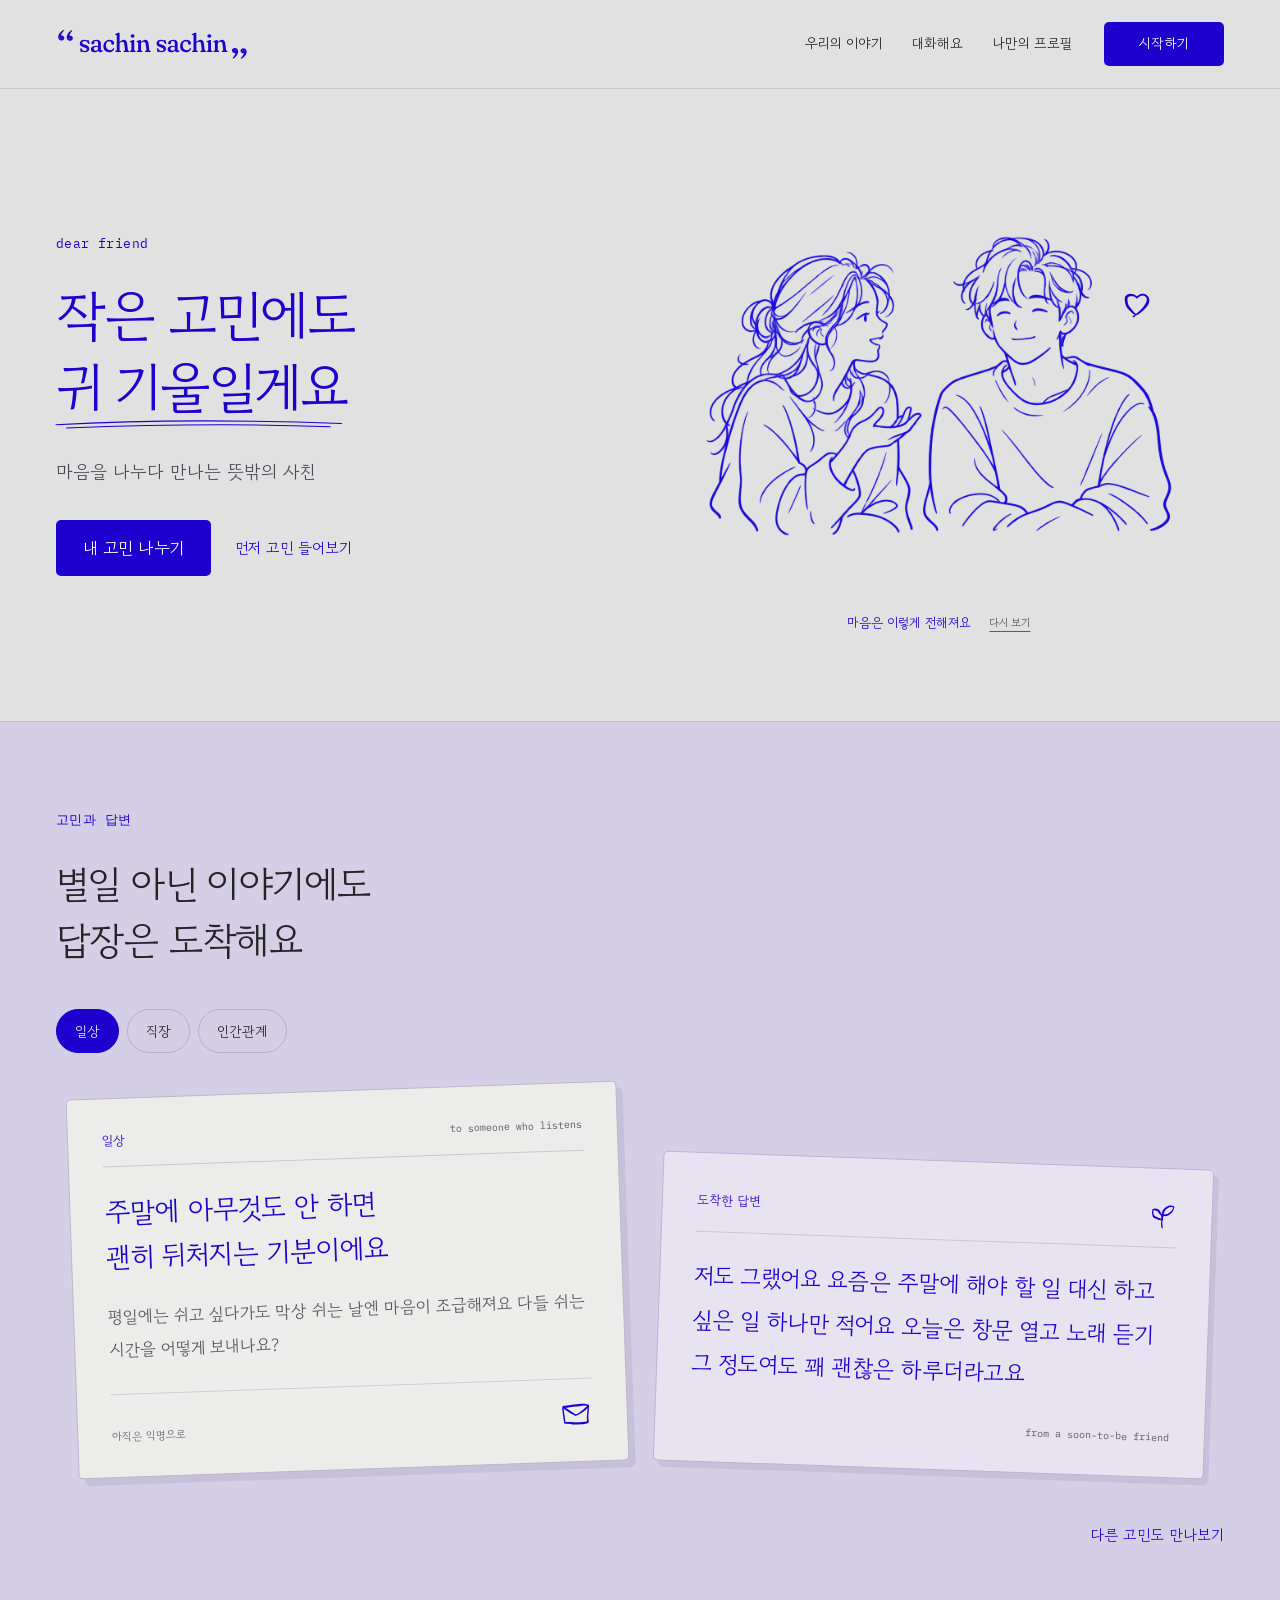
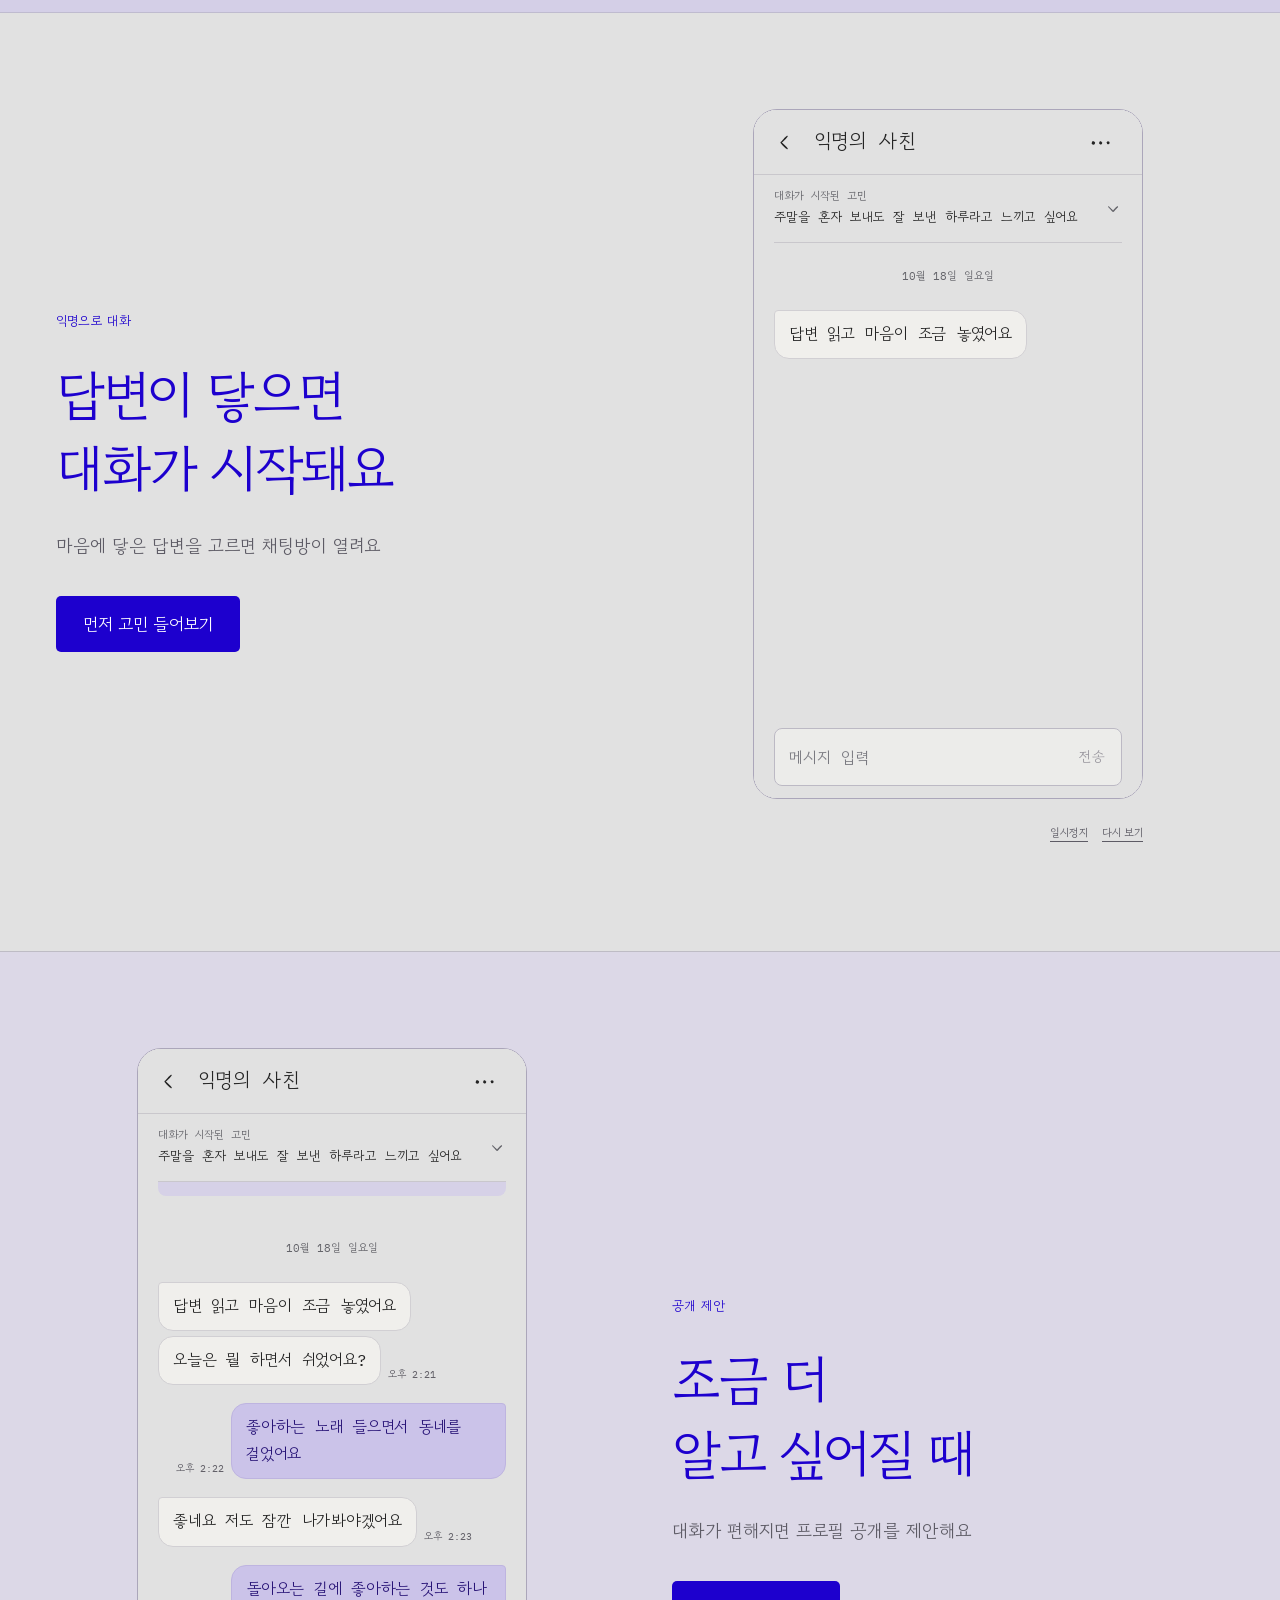
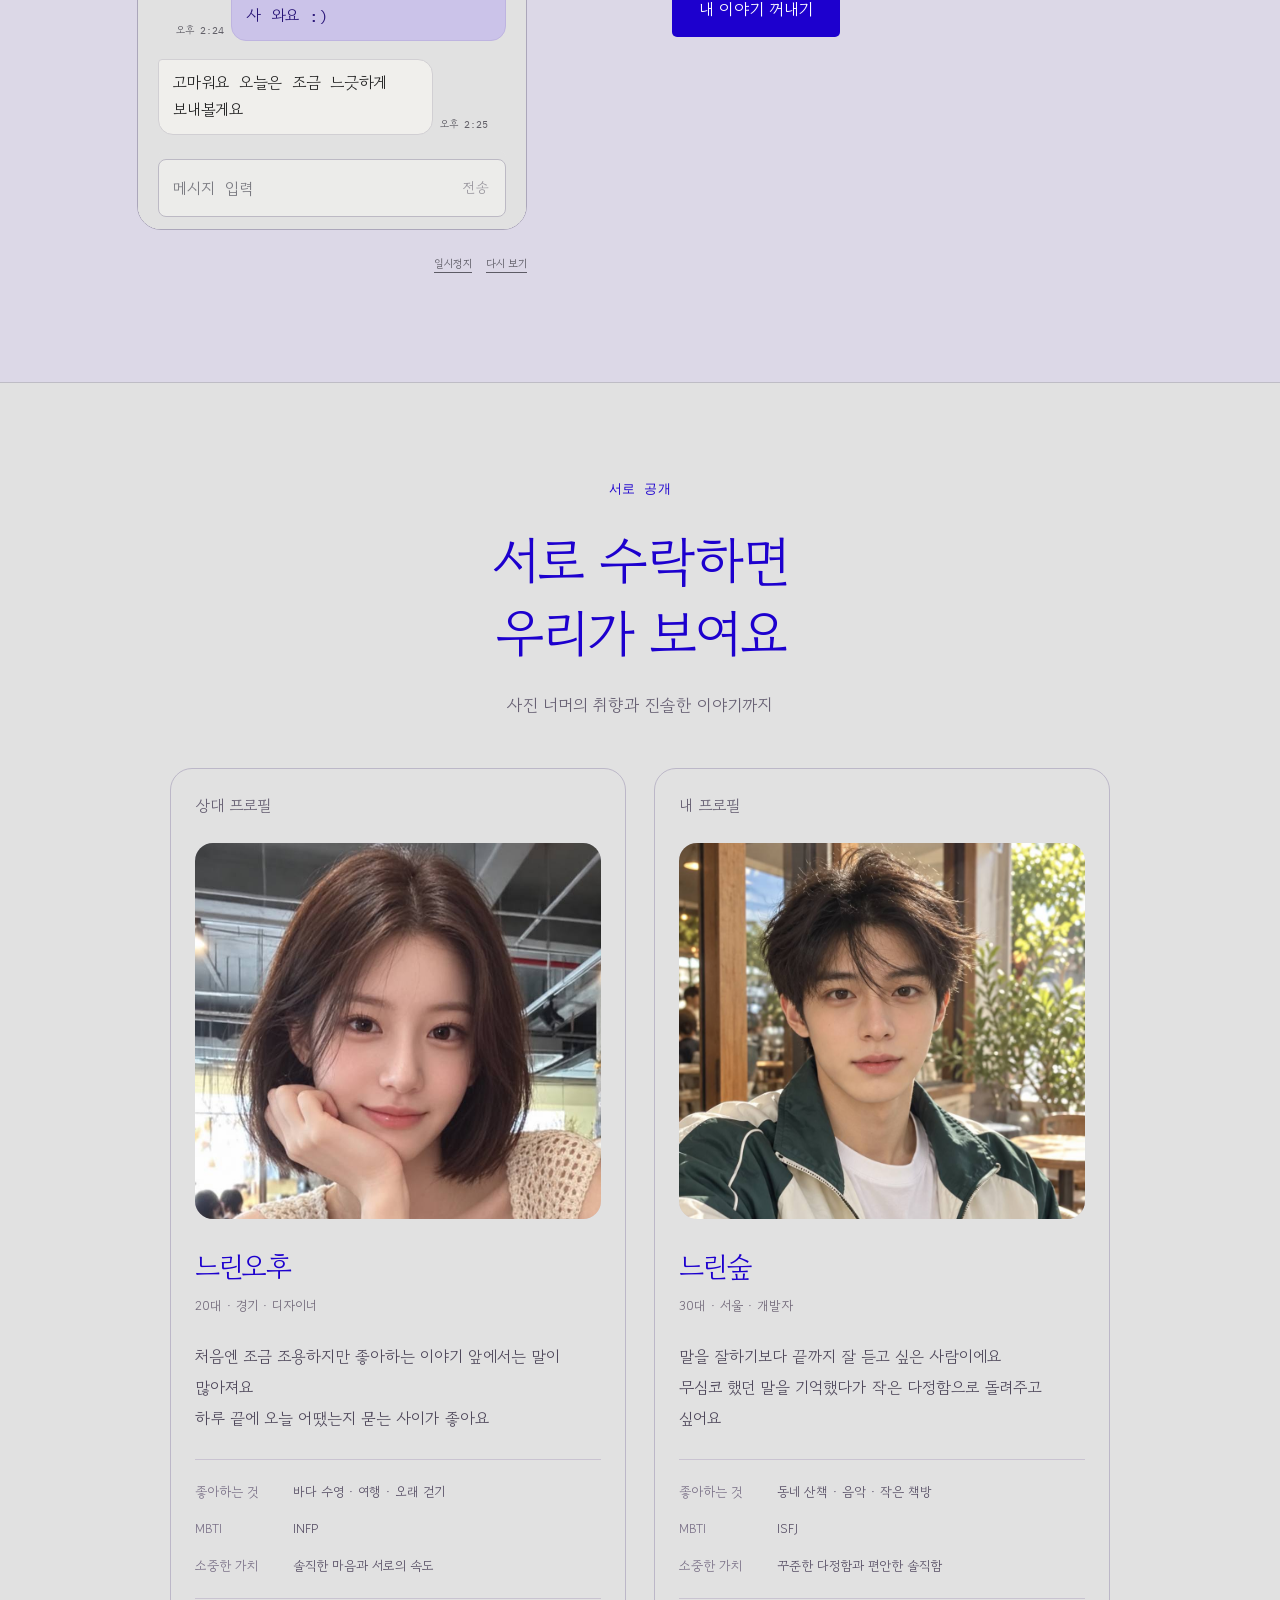
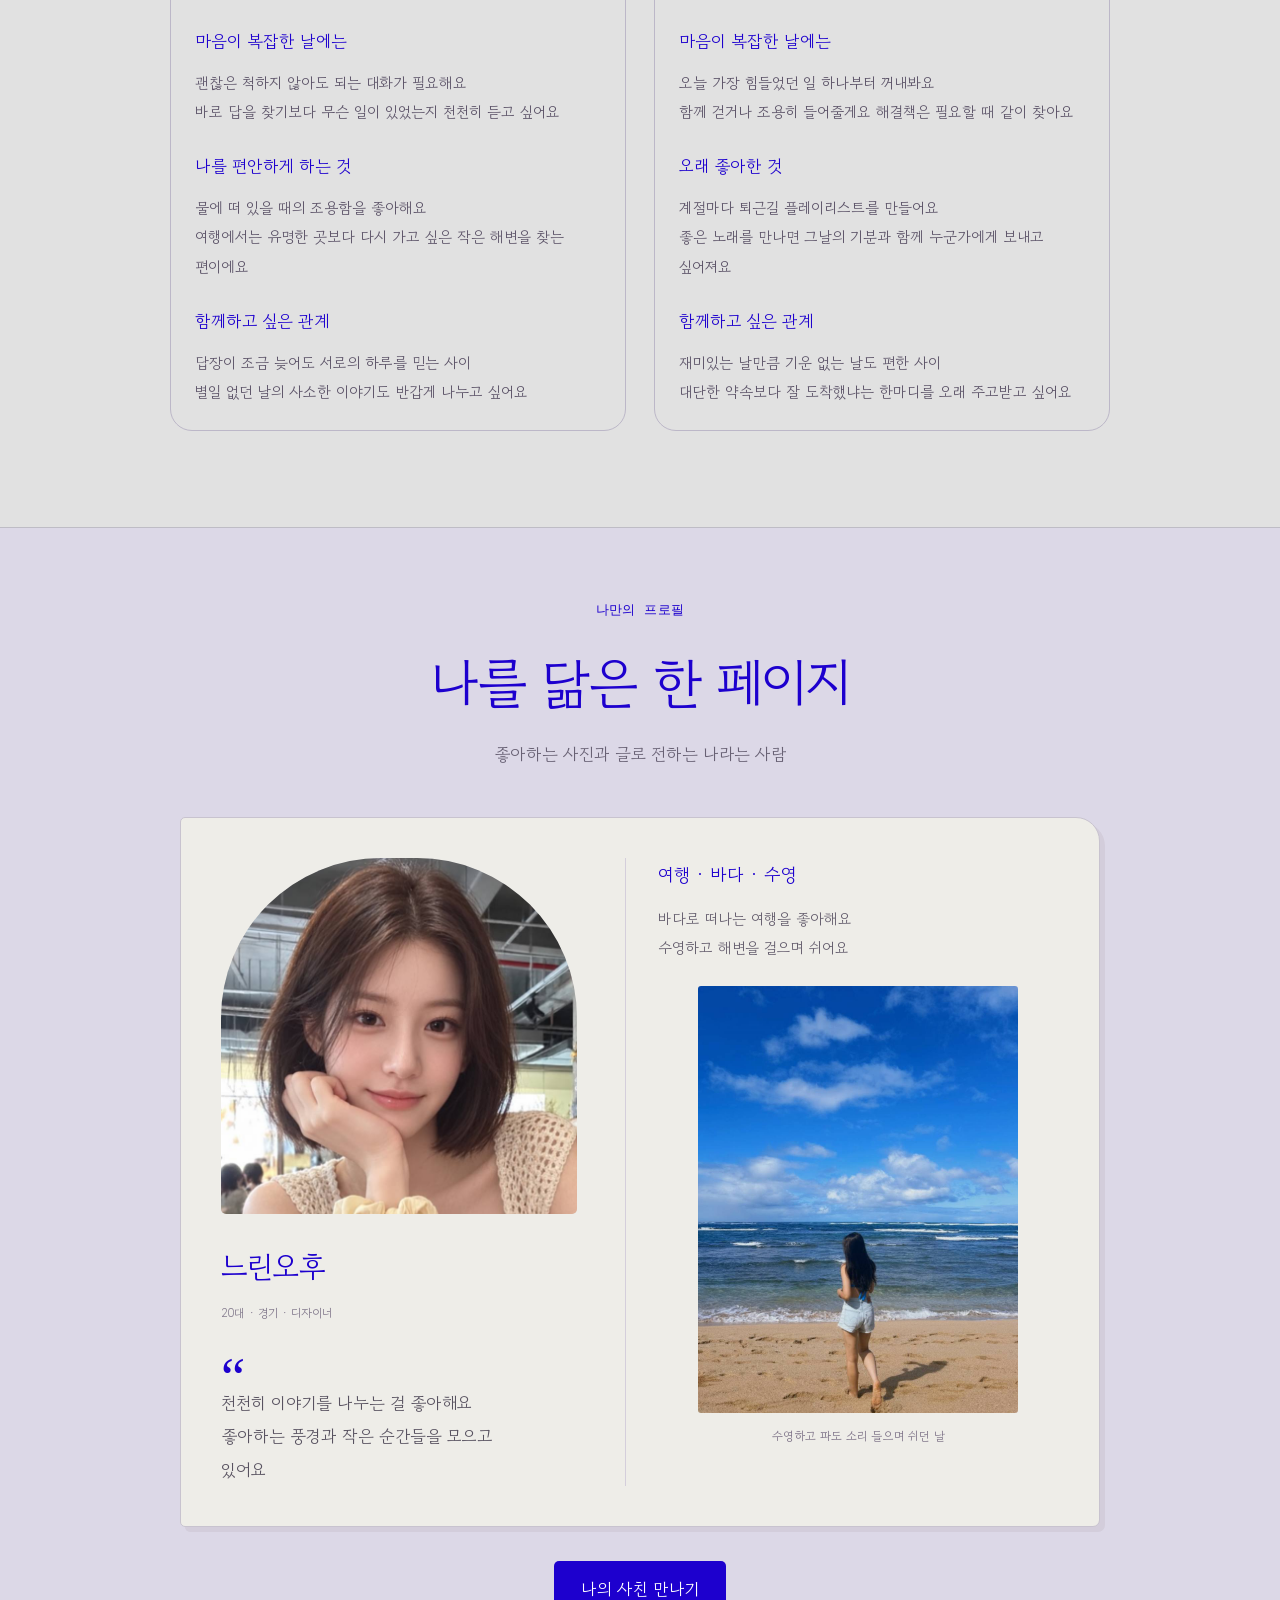
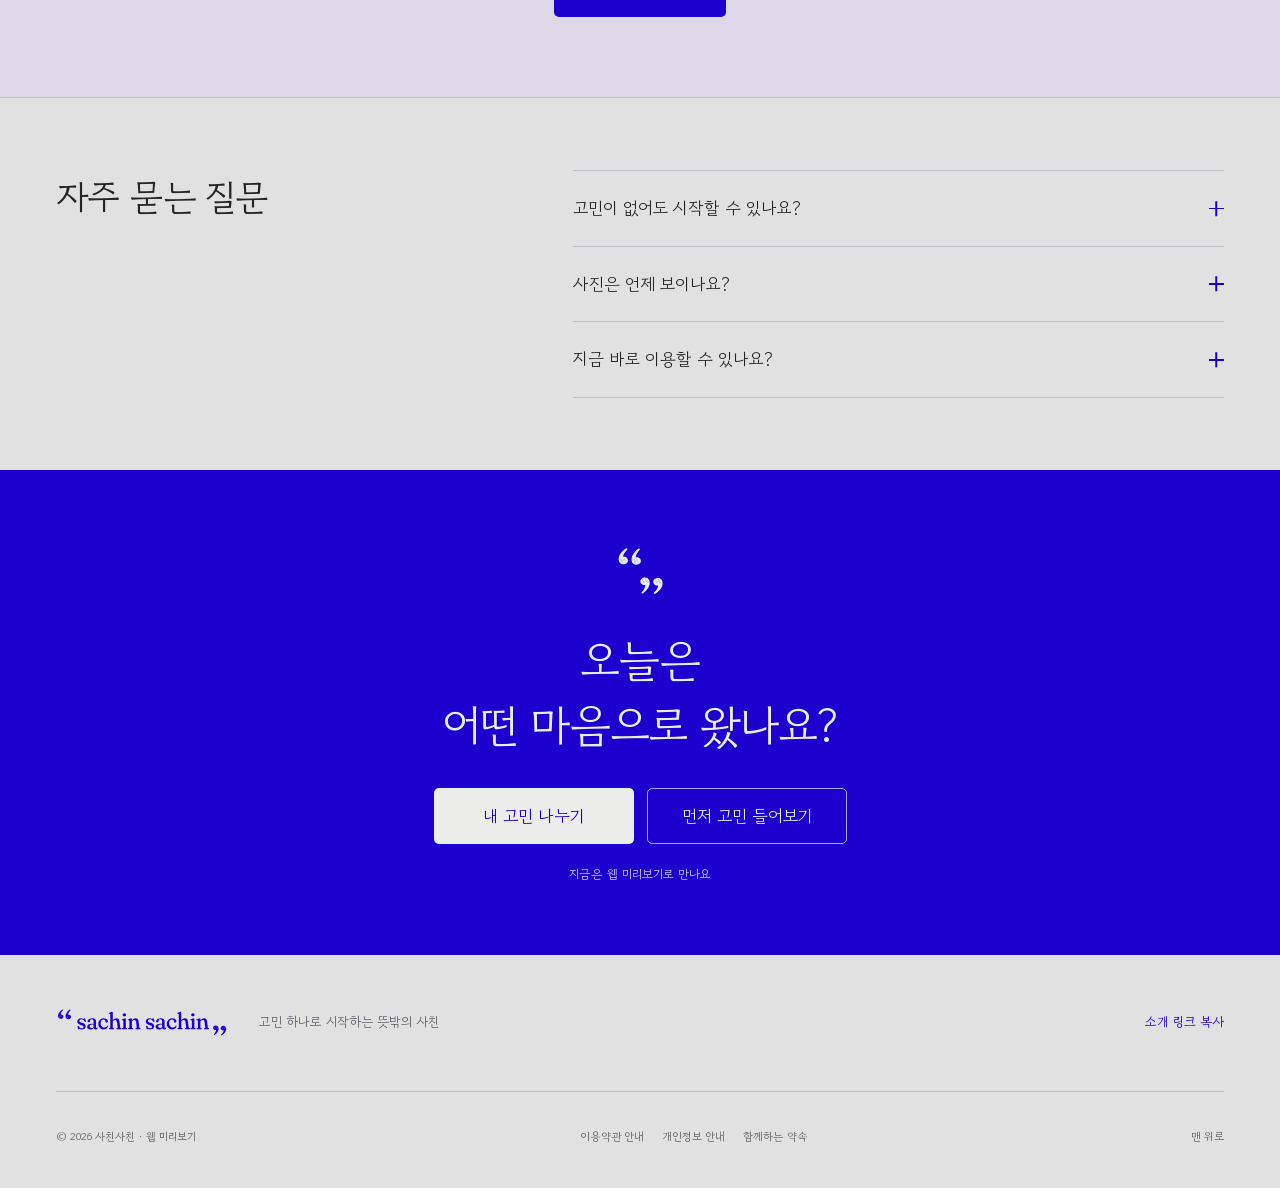
==== commit 9ccd993a: "Shorten landing demonstrations and make chat and disclosure transitions immediate" ====
--- a/about/index.html
+++ b/about/index.html
@@ -13,17 +13,17 @@
  <meta property="og:title" content="작은 고민에도 귀 기울일게요 — 사친사친">
  <meta property="og:description" content="고민을 나누고 들어주며 시작하는 뜻밖의 사친">
  <meta property="og:url" content="https://jennkim0210.github.io/sachin-sachin-user-preview/about/">
- <meta property="og:image" content="https://jennkim0210.github.io/sachin-sachin-user-preview/about/share.jpg?v=20261018-open-profiles">
+ <meta property="og:image" content="https://jennkim0210.github.io/sachin-sachin-user-preview/about/share.jpg?v=20261018-quick-transitions">
  <meta property="og:image:width" content="1200"><meta property="og:image:height" content="630">
  <meta property="og:image:alt" content="작은 고민에도 귀 기울일게요 서로 이야기를 나누는 두 사람의 손그림과 사친사친 로고">
  <meta name="twitter:card" content="summary_large_image">
  <meta name="twitter:title" content="사친사친 — 작은 고민에도 귀 기울일게요">
  <meta name="twitter:description" content="고민을 나누고 들어주며 시작하는 뜻밖의 사친">
- <meta name="twitter:image" content="https://jennkim0210.github.io/sachin-sachin-user-preview/about/share.jpg?v=20261018-open-profiles">
+ <meta name="twitter:image" content="https://jennkim0210.github.io/sachin-sachin-user-preview/about/share.jpg?v=20261018-quick-transitions">
  <link rel="icon" type="image/svg+xml" href="./assets/mark.svg">
  <link rel="apple-touch-icon" href="./assets/app-icon.png">
  <link rel="preload" href="./assets/gowun-dodum.woff2" as="font" type="font/woff2" crossorigin>
- <link rel="stylesheet" href="./landing.css?v=20261018-open-profiles">
+ <link rel="stylesheet" href="./landing.css?v=20261018-quick-transitions">
 </head>
 <body>
  <a class="skip-link" href="#main">본문으로 건너뛰기</a>
@@ -58,13 +58,13 @@
   <section class="screen-section chat-showcase" id="how" aria-labelledby="how-title">
    <div class="wrap screen-grid">
     <div class="screen-copy"><p class="eyebrow">익명으로 대화</p><h2 id="how-title">답변이 닿으면<br>대화가 시작돼요</h2><p>마음에 닿은 답변을 고르면 채팅방이 열려요</p><a class="button primary" href="../#/listen?from=landing">먼저 고민 들어보기</a></div>
-    <figure class="screen-demo" data-demo="chat"><div class="device-window"><iframe src="./demo-chat.html?v=20261018-open-profiles" title="사친사친 실제 채팅 디자인의 예시 대화" loading="lazy" tabindex="-1" aria-hidden="true" inert></iframe></div><figcaption><div class="demo-controls"><button type="button" data-demo-pause aria-label="예시 대화 일시정지">일시정지</button><button type="button" data-demo-replay aria-label="예시 대화 다시 보기">다시 보기</button></div></figcaption><p class="sr-only">익명의 사친에게 답변에 대한 인사가 도착하고 서로의 하루를 나누는 메시지가 좌우 말풍선으로 이어집니다</p></figure>
+    <figure class="screen-demo" data-demo="chat"><div class="device-window"><iframe src="./demo-chat.html?v=20261018-quick-transitions" title="사친사친 실제 채팅 디자인의 예시 대화" loading="lazy" tabindex="-1" aria-hidden="true" inert></iframe></div><figcaption><div class="demo-controls"><button type="button" data-demo-pause aria-label="예시 대화 일시정지">일시정지</button><button type="button" data-demo-replay aria-label="예시 대화 다시 보기">다시 보기</button></div></figcaption><p class="sr-only">익명의 사친에게 답변에 대한 인사가 도착하고 서로의 하루를 나누는 메시지가 좌우 말풍선으로 이어집니다</p></figure>
    </div>
   </section>
   <section class="screen-section proposal-showcase" id="pace" aria-labelledby="pace-title">
    <div class="wrap screen-grid">
     <div class="screen-copy"><p class="eyebrow">공개 제안</p><h2 id="pace-title">조금 더<br>알고 싶어질 때</h2><p>대화가 편해지면 프로필 공개를 제안해요</p><a class="button primary" href="../#/write?from=landing">내 이야기 꺼내기</a></div>
-    <figure class="screen-demo" data-demo="proposal"><div class="device-window"><iframe src="./demo-proposal.html?v=20261018-open-profiles" title="대화 중 프로필 공개를 제안하고 동의를 선택하는 예시" loading="lazy" tabindex="-1" aria-hidden="true" inert></iframe></div><figcaption><div class="demo-controls"><button type="button" data-demo-pause aria-label="공개 제안 예시 일시정지">일시정지</button><button type="button" data-demo-replay aria-label="공개 제안 예시 다시 보기">다시 보기</button></div></figcaption><p class="sr-only">대화 중 프로필 공개 제안이 도착합니다 공개 여부는 직접 선택할 수 있어요</p></figure>
+    <figure class="screen-demo" data-demo="proposal"><div class="device-window"><iframe src="./demo-proposal.html?v=20261018-quick-transitions" title="대화 중 프로필 공개를 제안하고 동의를 선택하는 예시" loading="lazy" tabindex="-1" aria-hidden="true" inert></iframe></div><figcaption><div class="demo-controls"><button type="button" data-demo-pause aria-label="공개 제안 예시 일시정지">일시정지</button><button type="button" data-demo-replay aria-label="공개 제안 예시 다시 보기">다시 보기</button></div></figcaption><p class="sr-only">대화 중 프로필 공개 제안이 도착합니다 공개 여부는 직접 선택할 수 있어요</p></figure>
    </div>
   </section>
   <section class="screen-section profile-showcase" id="mutual" aria-labelledby="mutual-title">
@@ -102,6 +102,6 @@
   <section class="start-section" id="start" aria-labelledby="start-title"><div class="wrap start-inner"><img src="./assets/mark.svg" class="closing-quote" width="80" height="64" alt=""><p class="eyebrow" lang="en">your story starts here</p><h2 id="start-title">오늘은<br>어떤 마음으로 왔나요?</h2><div class="start-actions"><a class="button light" href="../#/write?from=landing">내 고민 나누기</a><a class="button outline" href="../#/listen?from=landing">먼저 고민 들어보기</a></div><span class="preview-note">지금은 웹 미리보기로 만나요</span></div></section>
  </main>
  <footer class="site-footer wrap"><div class="footer-main"><a class="brand" href="#top" aria-label="사친사친 소개 처음으로"><img src="./assets/wordmark.svg" width="196" height="40" alt="사친사친"></a><p>고민 하나로 시작하는 뜻밖의 사친</p><button type="button" class="share-link" id="copy-link" hidden>소개 링크 복사</button></div><div class="share-fallback" id="share-fallback" hidden><label for="share-url">소개 주소</label><input id="share-url" type="url" value="https://jennkim0210.github.io/sachin-sachin-user-preview/about/" readonly></div><p class="share-status" id="share-status" role="status" aria-live="polite"></p><div class="footer-bottom"><span>© 2026 사친사친 · 웹 미리보기</span><nav aria-label="약관 및 안내"><a href="../#/legal?doc=terms&from=landing">이용약관 안내</a><a href="../#/legal?doc=privacy&from=landing">개인정보 안내</a><a href="../#/legal?doc=community&from=landing">함께하는 약속</a></nav><a href="#top">맨 위로</a></div></footer>
- <script src="./landing.mjs?v=20261018-open-profiles" type="module"></script>
+ <script src="./landing.mjs?v=20261018-quick-transitions" type="module"></script>
 </body>
 </html>
--- a/about/landing.css
+++ b/about/landing.css
@@ -3,7 +3,7 @@
 :root{--paper:#e1e1e1;--sheet:#ececea;--blue:#1d00ce;--lavender:#c6c0e4;--ink:#242424;--muted:#5d5b65;--line:#bebcc5;--header-height:88px;color-scheme:light;scroll-behavior:smooth;scroll-padding-top:calc(var(--header-height) + 24px)}
 *{box-sizing:border-box}body{margin:0;background:var(--paper);color:var(--ink);font-family:'Gowun Dodum',sans-serif;font-size:1.0625rem;line-height:1.8;-webkit-font-smoothing:antialiased}h1,h2,h3,p,figure,ol,dl,dd{margin:0}h1,h2,h3,strong{font-weight:400}h1,h2,h3,p,dt,dd,summary{word-break:keep-all;overflow-wrap:anywhere}h1,h2,h3{text-wrap:pretty}a{color:inherit;text-decoration:none}button,input{font:inherit;color:inherit}button{cursor:pointer}a,button{touch-action:manipulation;-webkit-tap-highlight-color:transparent}button{border:0;background:none}img{display:block;max-width:100%;height:auto}svg{display:block;flex-shrink:0}::selection{background:var(--lavender);color:var(--blue)}:focus-visible{outline:2px solid var(--blue);outline-offset:5px}[hidden]{display:none!important}.wrap{width:calc(100% - 112px);max-width:1168px;margin-inline:auto}.eyebrow{font-family:'IBM Plex Mono',monospace;color:var(--blue);font-size:0.8125rem;letter-spacing:.03em;line-height:1.6;margin-bottom:25px}.skip-link{position:fixed;z-index:20;top:10px;left:12px;background:var(--blue);color:#fff;padding:10px 18px;transform:translateY(-200%)}.skip-link:focus{transform:none}.mobile-br{display:none}
 .site-header{position:sticky;top:0;z-index:10;background:var(--paper);border-bottom:1px solid #c8c6ce}.header-inner{min-height:var(--header-height);display:flex;align-items:center;gap:32px}.brand{display:flex;align-items:center;min-height:44px;flex-shrink:0}.brand img{width:196px;height:auto}.desktop-nav{display:flex;gap:29px;margin-left:auto;font-size:0.875rem}.desktop-nav a{display:flex;align-items:center;min-height:44px}.desktop-nav a:hover,.text-link:hover{text-decoration:underline;text-underline-offset:6px}.header-start{display:flex;align-items:center;justify-content:center;gap:16px;min-height:44px;min-width:120px;padding:7px 20px;background:var(--blue);color:#fff;border-radius:5px;font-size:0.875rem}.header-start:hover,.primary:hover{background:#2910b7}
-.hero{padding-top:75px;display:grid;grid-template-columns:1.04fr 1fr;column-gap:15px;align-items:center}.hero-copy{position:relative;z-index:1}.hero h1{font-size:clamp(2.75rem,4.5vw,4.125rem);line-height:1.3;letter-spacing:-2.8px;color:var(--blue)}.underlined{position:relative;display:inline-block}.underlined svg{position:absolute;left:-2px;bottom:-8px;width:100%;height:13px;fill:none;stroke:currentColor;stroke-width:1.6;stroke-linecap:round}.hero-description{font-size:1.125rem;line-height:1.9;margin-top:32px;color:#4a4853}.hero-actions{display:flex;align-items:center;gap:24px;margin-top:31px}.button{display:inline-flex;align-items:center;justify-content:center;min-height:56px;padding:12px 26px;border:1px solid transparent;border-radius:5px;font-size:1.0625rem;line-height:1.5;text-align:center}.primary{background:var(--blue);color:#fff}.text-link{display:inline-flex;align-items:center;gap:12px;min-height:44px;color:var(--blue);font-size:0.9375rem;line-height:1.6}.quiet-note{font-size:0.75rem;line-height:1.8;color:var(--muted);margin-top:15px}.hero-art{position:relative;min-width:0;align-self:center;margin:12px -30px 0 -35px}.listening-scene{position:relative;aspect-ratio:3/2;color:var(--blue);width:100%;margin:0 auto}.artboard{position:absolute;inset:0;transform:translate(10.6%,-3.1%)}.artboard img{width:100%;height:100%;object-fit:contain}.ear-flow{position:absolute;inset:0;width:100%;height:100%;overflow:visible}.incoming-window{stroke-dasharray:60.406 200;stroke-dashoffset:0}.heart-window{stroke-dasharray:51.396 200;stroke-dashoffset:-48.604}.is-playing .incoming-window{animation:unravel-to-ear 2.3s linear .2s both}.is-playing .heart-window{animation:heart-from-ear 1.3s ease-in-out 2.5s both}.is-complete .incoming-window{stroke-dasharray:0 200}.hero-art figcaption{display:flex;justify-content:center;align-items:center;gap:18px;flex-wrap:wrap;font-size:0.8125rem;color:var(--blue);padding:5px 35px 0}.replay{padding:6px 0;min-height:44px;font-size:0.6875rem;color:var(--muted);text-decoration:underline;text-underline-offset:4px}.hero-foot{grid-column:1/-1;display:flex;justify-content:space-between;align-items:center;gap:24px;border-top:1px solid var(--line);margin-top:65px;padding:23px 0 26px;color:var(--muted);font-size:0.75rem}.hero-foot p{display:flex;align-items:center;gap:17px}.hero-foot a{min-height:44px;display:flex;align-items:center;gap:20px}.hero-foot a:hover{color:var(--blue)}
+.hero{padding-top:75px;display:grid;grid-template-columns:1.04fr 1fr;column-gap:15px;align-items:center}.hero-copy{position:relative;z-index:1}.hero h1{font-size:clamp(2.75rem,4.5vw,4.125rem);line-height:1.3;letter-spacing:-2.8px;color:var(--blue)}.underlined{position:relative;display:inline-block}.underlined svg{position:absolute;left:-2px;bottom:-8px;width:100%;height:13px;fill:none;stroke:currentColor;stroke-width:1.6;stroke-linecap:round}.hero-description{font-size:1.125rem;line-height:1.9;margin-top:32px;color:#4a4853}.hero-actions{display:flex;align-items:center;gap:24px;margin-top:31px}.button{display:inline-flex;align-items:center;justify-content:center;min-height:56px;padding:12px 26px;border:1px solid transparent;border-radius:5px;font-size:1.0625rem;line-height:1.5;text-align:center}.primary{background:var(--blue);color:#fff}.text-link{display:inline-flex;align-items:center;gap:12px;min-height:44px;color:var(--blue);font-size:0.9375rem;line-height:1.6}.quiet-note{font-size:0.75rem;line-height:1.8;color:var(--muted);margin-top:15px}.hero-art{position:relative;min-width:0;align-self:center;margin:12px -30px 0 -35px}.listening-scene{position:relative;aspect-ratio:3/2;color:var(--blue);width:100%;margin:0 auto}.artboard{position:absolute;inset:0;transform:translate(10.6%,-3.1%)}.artboard img{width:100%;height:100%;object-fit:contain}.ear-flow{position:absolute;inset:0;width:100%;height:100%;overflow:visible}.incoming-window{stroke-dasharray:60.406 200;stroke-dashoffset:0}.heart-window{stroke-dasharray:51.396 200;stroke-dashoffset:-48.604}.is-playing .incoming-window{animation:unravel-to-ear 1.25s linear .1s both}.is-playing .heart-window{animation:heart-from-ear .75s ease-in-out 1.35s both}.is-complete .incoming-window{stroke-dasharray:0 200}.hero-art figcaption{display:flex;justify-content:center;align-items:center;gap:18px;flex-wrap:wrap;font-size:0.8125rem;color:var(--blue);padding:5px 35px 0}.replay{padding:6px 0;min-height:44px;font-size:0.6875rem;color:var(--muted);text-decoration:underline;text-underline-offset:4px}.hero-foot{grid-column:1/-1;display:flex;justify-content:space-between;align-items:center;gap:24px;border-top:1px solid var(--line);margin-top:65px;padding:23px 0 26px;color:var(--muted);font-size:0.75rem}.hero-foot p{display:flex;align-items:center;gap:17px}.hero-foot a{min-height:44px;display:flex;align-items:center;gap:20px}.hero-foot a:hover{color:var(--blue)}
 .section-heading{display:flex;align-items:flex-end;justify-content:space-between;gap:40px}.section-heading h2,.pace-intro h2,.faq-section h2{font-size:clamp(2rem,3vw,2.6875rem);line-height:1.45;letter-spacing:-1.6px}.section-intro{font-size:1rem;color:var(--muted);line-height:1.9;padding-bottom:5px}.stories-section{padding:88px 0 65px;background:#d4cfe7;border-block:1px solid #bfbbcf}.story-toolbar{display:flex;align-items:center;justify-content:space-between;gap:16px;margin-top:42px;margin-bottom:30px}.story-tabs{display:flex;gap:8px}.story-tabs button{padding:8px 18px;min-height:44px;border:1px solid #b6b1cb;border-radius:30px;font-size:0.875rem}.story-tabs button[aria-selected=true]{color:var(--sheet);background:var(--blue);border-color:var(--blue)}.story-tabs button:hover{border-color:var(--blue)}.sample-label{color:var(--muted);font-size:0.6875rem}.letter-pair{display:grid;grid-template-columns:1fr 1fr;gap:35px;padding:7px 16px 18px}.concern-letter,.reply-letter{border:1px solid #bcb8ca;border-radius:5px;padding:30px 34px;background:var(--sheet);min-width:0}.concern-letter{transform:rotate(-2deg);box-shadow:6px 7px 0 #c6c0da}.reply-letter{transform:rotate(2deg);margin-top:70px;background:#e8e3f1;border-color:#bcb4d5;box-shadow:5px 6px 0 #c6c0da}.letter-meta{display:flex;justify-content:space-between;align-items:center;gap:12px;font-size:0.8125rem;color:var(--blue);border-bottom:1px solid #cbc7d4;padding-bottom:14px}.letter-meta [lang]{font-family:'IBM Plex Mono';font-size:0.625rem;color:var(--muted)}.concern-letter h3{font-size:1.75rem;color:var(--blue);line-height:1.6;letter-spacing:-.8px;margin-top:23px}.concern-letter>p{font-size:1.0625rem;color:#55515d;line-height:1.95;margin-top:20px}.letter-signature{display:flex;justify-content:space-between;align-items:flex-end;border-top:1px solid #cfccd5;margin-top:28px;padding-top:15px;font-size:0.6875rem;color:var(--muted)}.letter-signature svg{width:33px;height:37px;color:var(--blue)}.letter-meta svg{width:30px;height:34px}.reply-letter>p{font-size:1.4375rem;line-height:1.9;letter-spacing:-.5px;margin-top:22px;color:var(--blue)}.reply-signoff{display:flex;flex-direction:column;align-items:flex-end;gap:8px;margin-top:28px;color:var(--muted);font-size:0.75rem}.reply-signoff [lang]{font:0.625rem/1.7 'IBM Plex Mono'}.story-after{margin-top:48px;display:flex;align-items:center;justify-content:space-between;gap:24px;font-size:1rem}.story-after>p{color:#4a435e}
 .how-section{padding-top:100px;padding-bottom:100px}.journey{list-style:none;padding:0;display:grid;grid-template-columns:repeat(3,minmax(0,1fr));gap:38px;margin-top:53px}.step-top{display:flex;align-items:center;gap:15px;border-top:1px solid var(--line);padding-top:16px}.step-number{font:1.0625rem 'IBM Plex Mono';color:var(--blue)}.step-label{font-size:0.75rem;color:var(--muted)}.step-visual{height:220px;display:flex;align-items:center;justify-content:center;position:relative;margin:15px 0 19px;color:var(--blue)}.mini-letter{width:210px;transform:rotate(-6deg);background:var(--sheet);border:1px solid #bbb7c8;border-radius:3px;padding:19px 22px}.mini-letter>span{font:0.625rem 'IBM Plex Mono'}.mini-letter>p{font-size:1.375rem;line-height:1.7;margin:11px 0}.mini-letter svg{position:absolute;right:12px;bottom:12px;width:38px;height:48px}.visual-chat{flex-direction:column;align-items:flex-start;padding:0 8px;gap:18px}.small-bubble{display:block;border:1px solid #b9b3cf;background:#d0cae7;border-radius:17px 17px 17px 3px;padding:12px 19px;font-size:1rem}.reply-bubble{background:var(--sheet);border-radius:17px 17px 3px 17px;align-self:flex-end}.visual-chat>svg{position:absolute;bottom:3px;left:26px;width:32px;height:37px;transform:rotate(-12deg)}.visual-people{gap:15px}.profile-sketch{width:96px;display:flex;flex-direction:column;align-items:center;gap:2px}.profile-sketch svg{width:90px;height:107px}.profile-sketch span{font-size:0.75rem}.visual-people>.pen-doodle{width:36px;height:42px;align-self:flex-start;margin-top:40px;transform:rotate(12deg)}.journey h3{font-size:1.375rem;letter-spacing:-.5px;line-height:1.6;margin-bottom:13px}.journey li>p{font-size:0.9375rem;color:var(--muted);line-height:1.9}.journey li>.text-link{margin-top:18px;font-size:0.8125rem}
 .pace-section{border-block:1px solid var(--line);background:var(--sheet);padding:82px 0}.pace-grid{display:grid;grid-template-columns:1fr 1fr;gap:80px}.pace-intro>p:not(.eyebrow){font-size:1rem;line-height:1.9;color:var(--muted);margin-top:24px}.pace-drawing{color:var(--blue);margin:18px 0 0 35px;transform:rotate(-12deg);width:120px}.pace-drawing svg{width:120px;height:135px}.privacy-notes>div{border-bottom:1px solid var(--line);padding:25px 0}.privacy-notes>div:first-child{padding-top:0}.privacy-notes>div:last-child{border-bottom:0;padding-bottom:0}.privacy-notes dt{font-size:1.375rem;color:var(--blue);margin-bottom:9px}.privacy-notes dd{font-size:1rem;line-height:1.9;color:#55515d}.faq-section{padding-top:95px;padding-bottom:100px;display:grid;grid-template-columns:.85fr 1.25fr;gap:75px}.faq-list{border-top:1px solid var(--line)}details{border-bottom:1px solid var(--line)}summary{display:flex;align-items:center;justify-content:space-between;gap:25px;cursor:pointer;list-style:none;font-size:1.0625rem;line-height:1.7;padding:23px 0;min-height:70px}summary::-webkit-details-marker{display:none}.faq-toggle{width:15px;height:15px;position:relative;flex-shrink:0;color:var(--blue)}.faq-toggle:before,.faq-toggle:after{content:'';position:absolute;background:currentColor;left:0;top:7px;width:15px;height:1.5px}.faq-toggle:after{transform:rotate(90deg)}details[open] .faq-toggle:after{transform:rotate(0)}details[open] summary{color:var(--blue)}details>p{font-size:0.9375rem;line-height:2;color:var(--muted);padding:0 32px 25px 0}
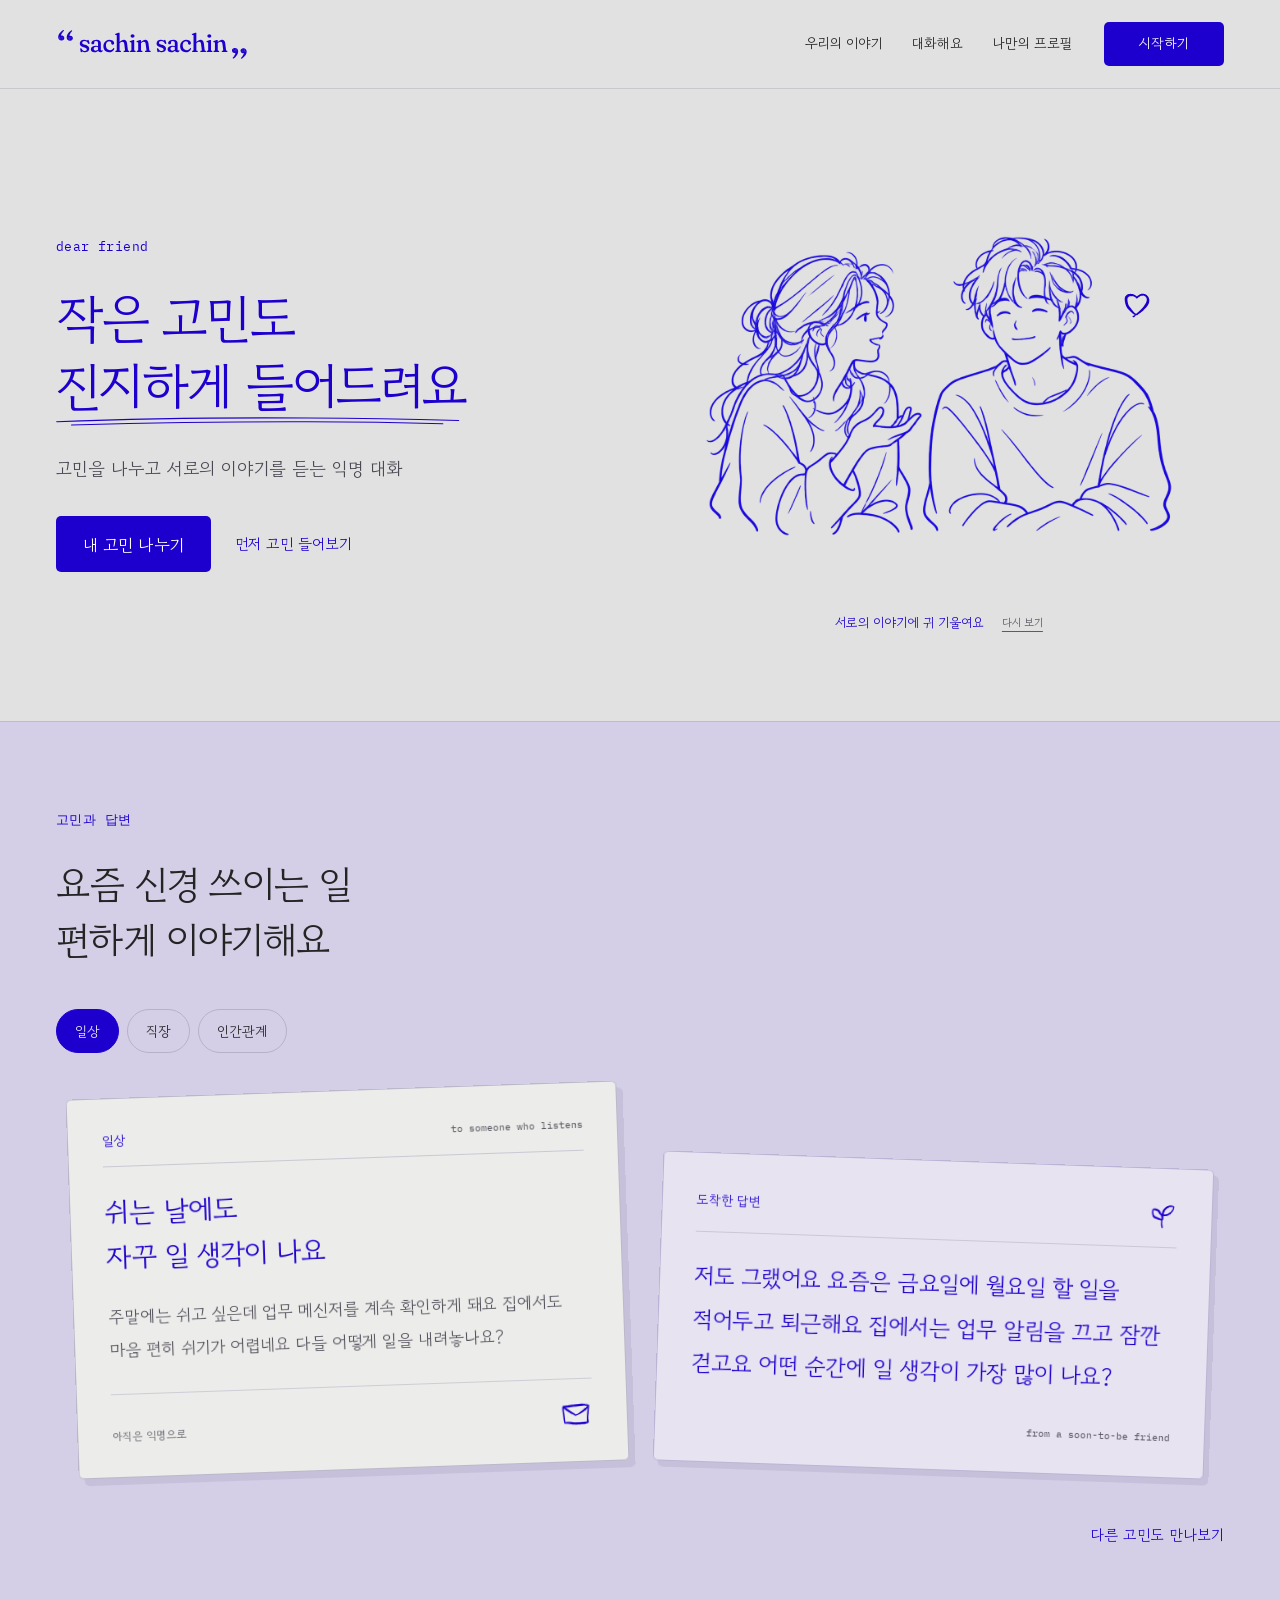
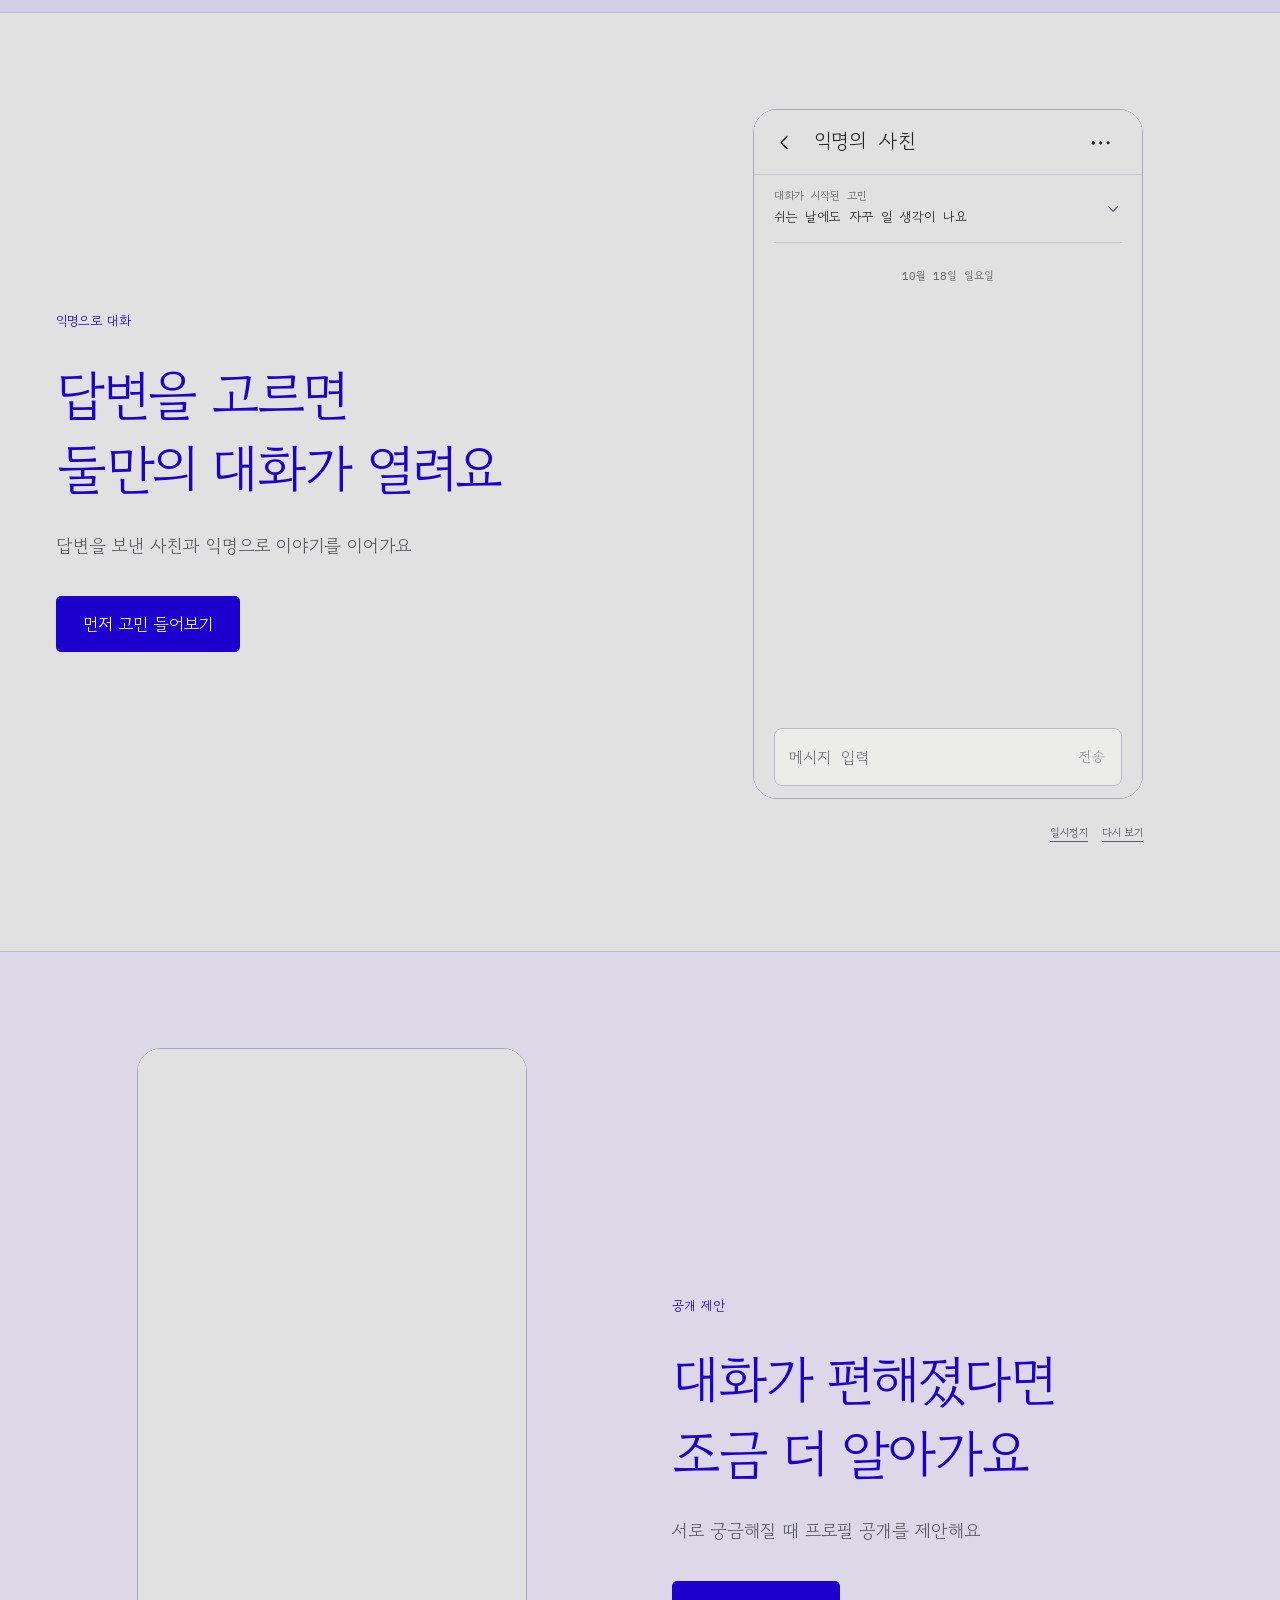
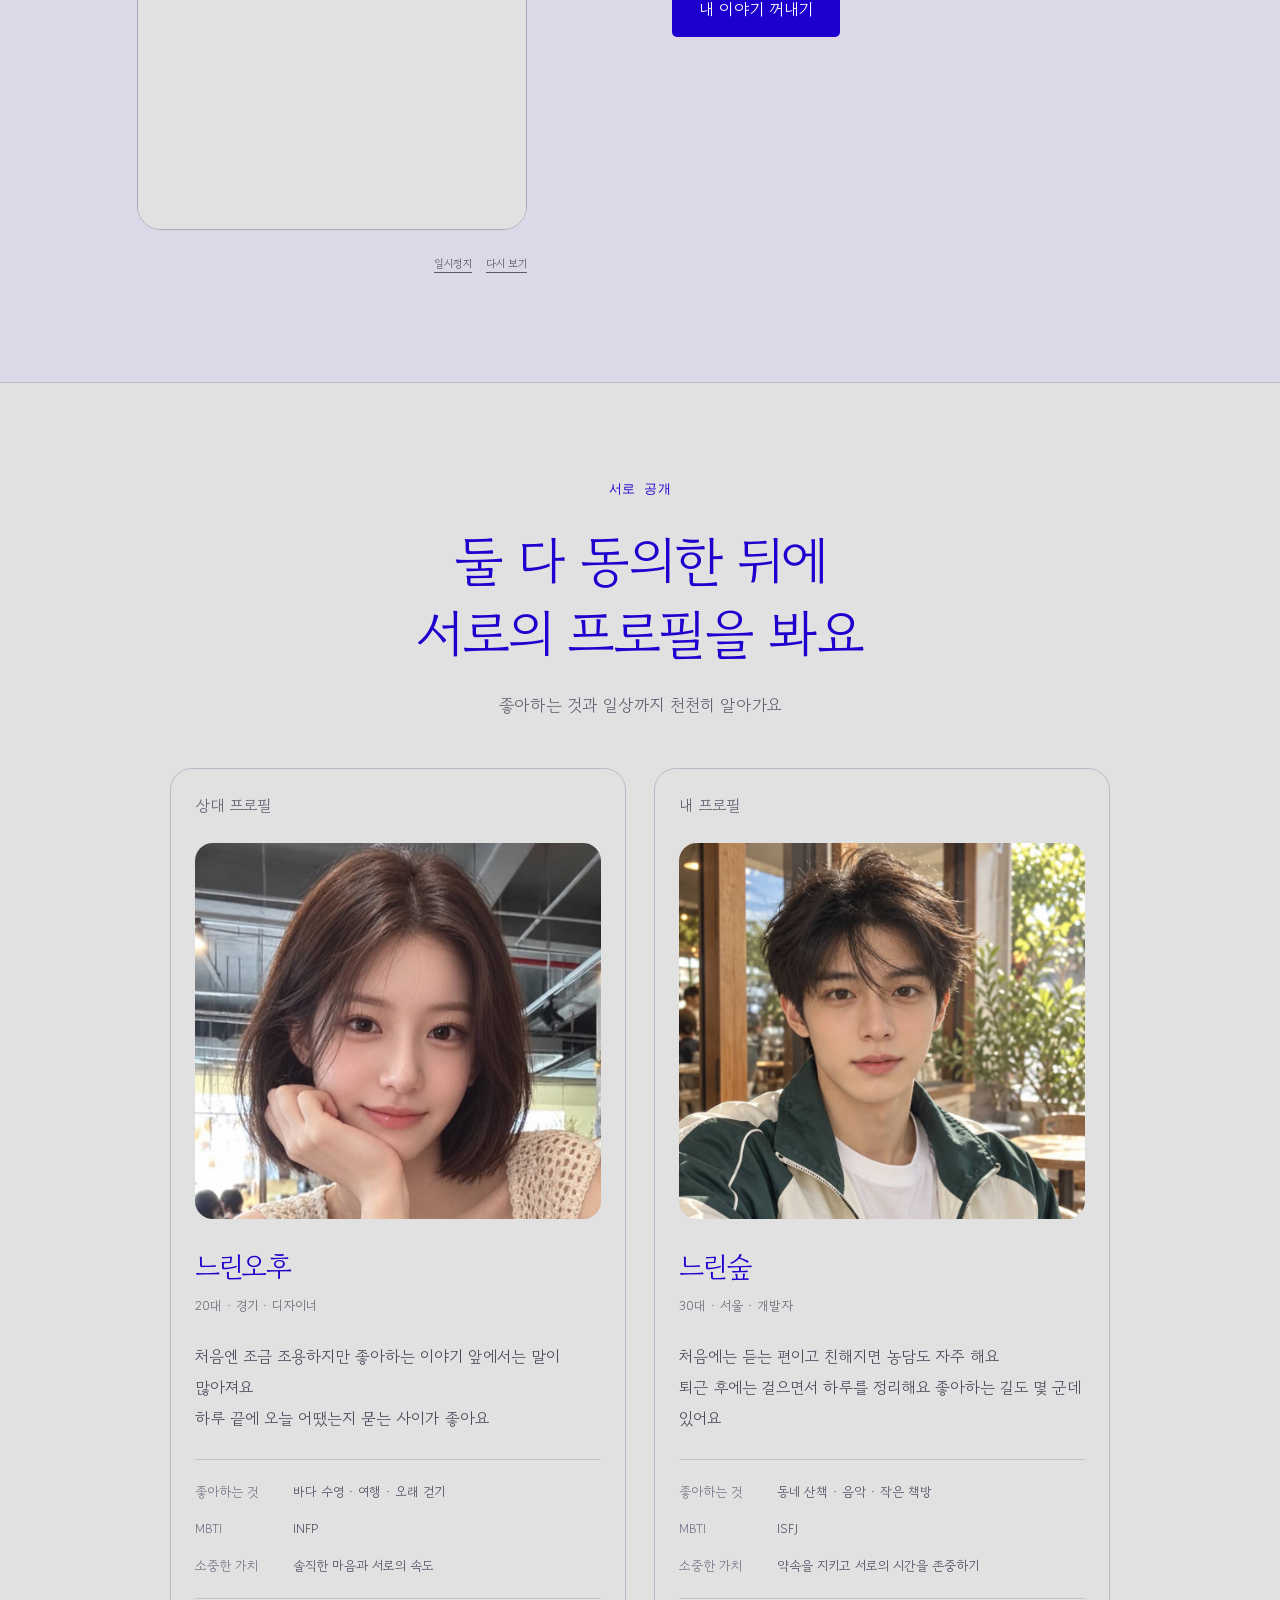
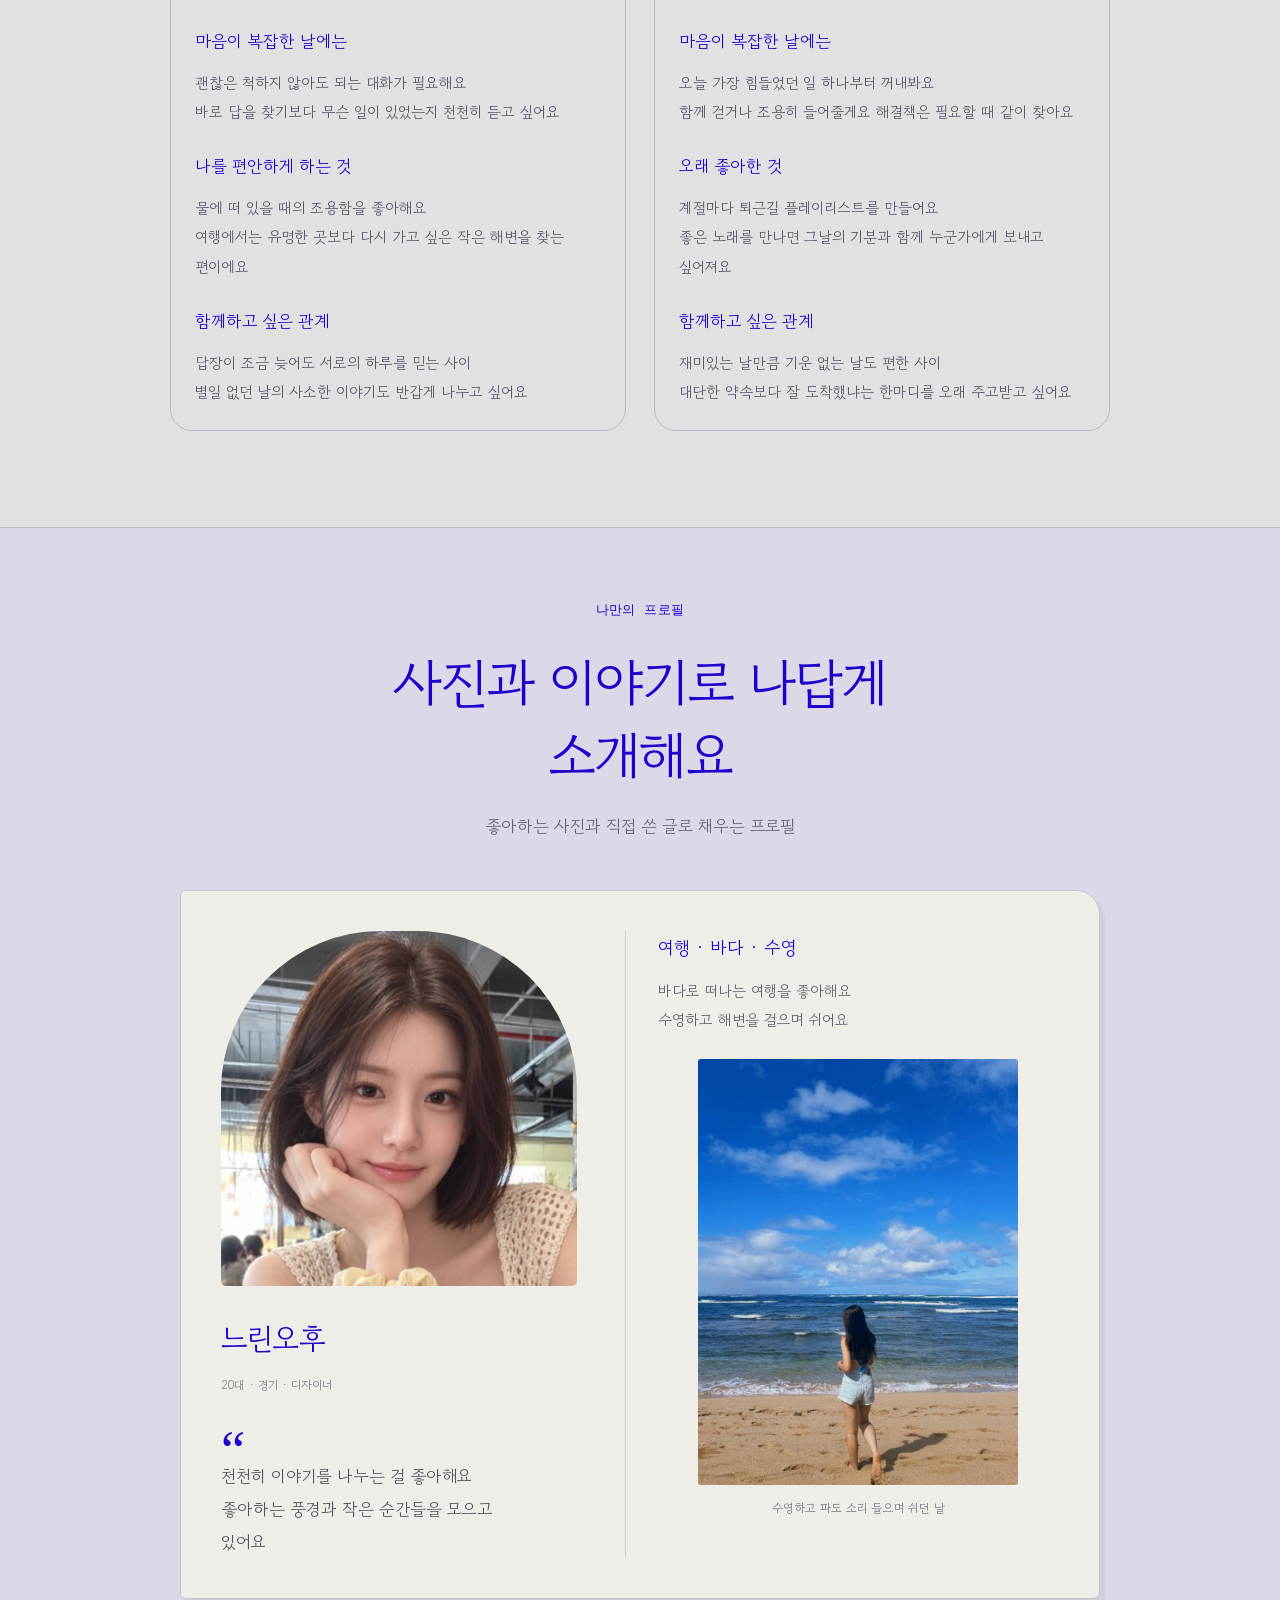
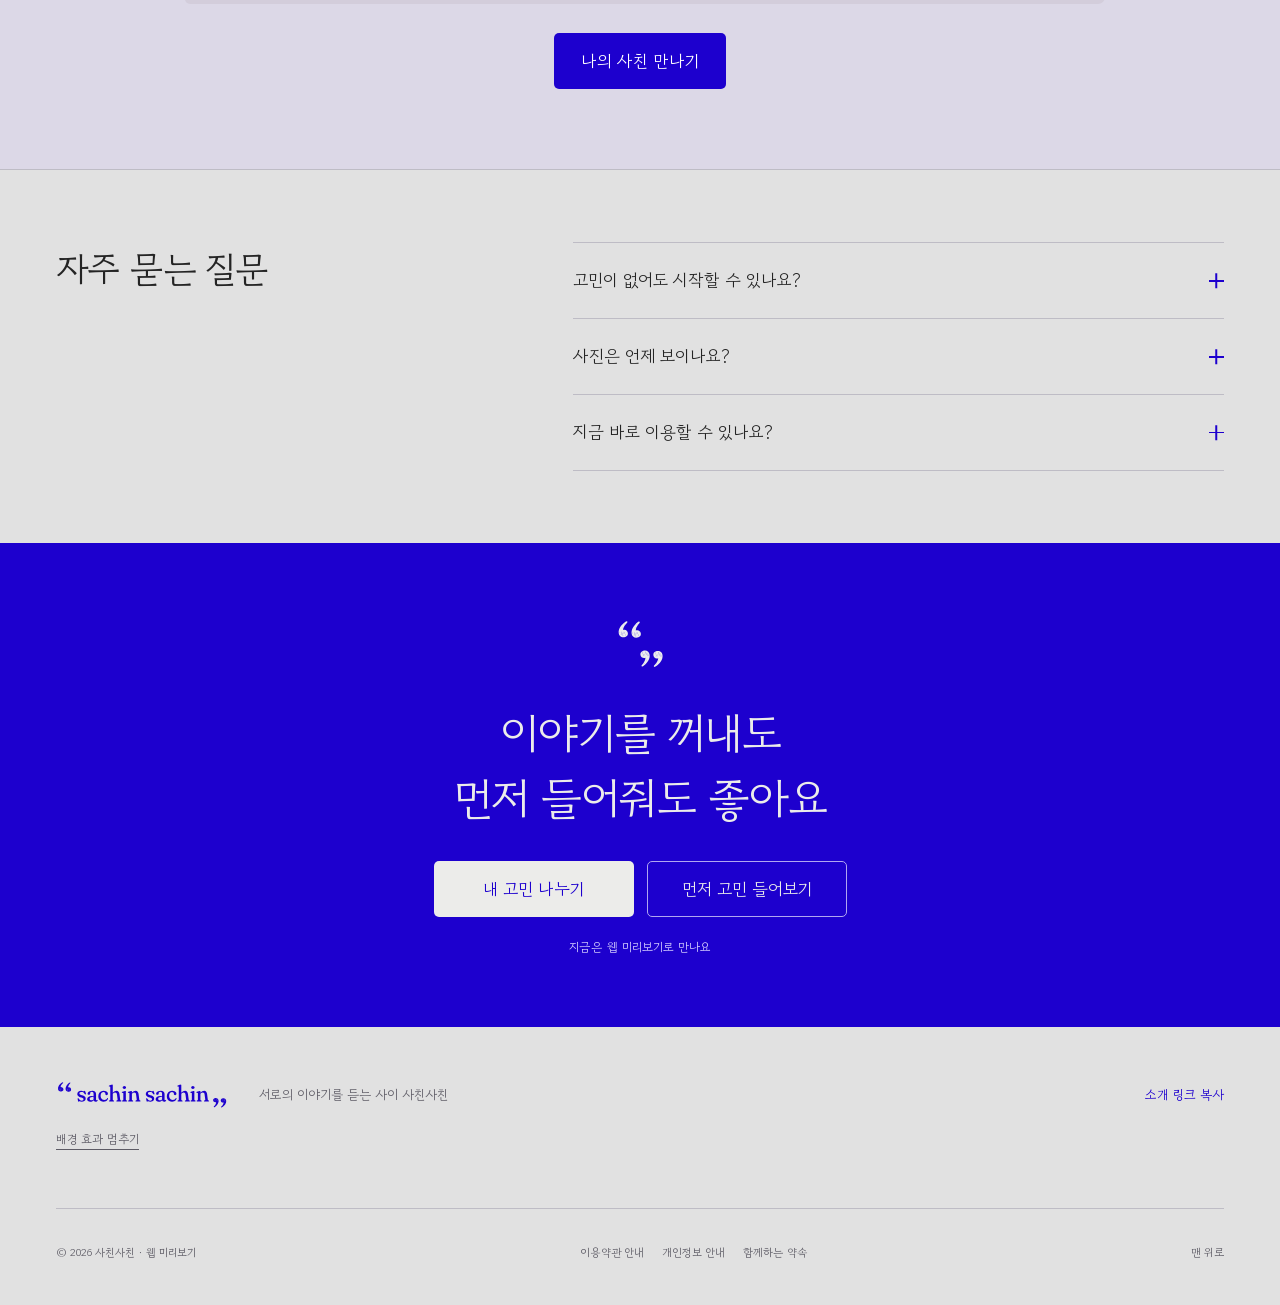
==== commit aeaa5846: "Refine sincere landing copy, reveal screens on arrival and stabilize writing" ====
--- a/about/index.html
+++ b/about/index.html
@@ -3,27 +3,27 @@
 <head>
  <meta charset="utf-8">
  <meta name="viewport" content="width=device-width,initial-scale=1,viewport-fit=cover">
- <title>사친사친 — 작은 고민에도 귀 기울일게요</title>
- <meta name="description" content="작은 고민에도 귀 기울일게요 마음을 나누다 만나는 뜻밖의 사친">
+ <title>사친사친 — 작은 고민도 진지하게 들어드려요</title>
+ <meta name="description" content="작은 고민도 진지하게 들어드려요 고민을 나누고 서로의 이야기를 듣는 익명 대화">
  <meta name="theme-color" content="#e1e1e1">
  <link rel="canonical" href="https://jennkim0210.github.io/sachin-sachin-user-preview/about/">
  <meta property="og:type" content="website">
  <meta property="og:locale" content="ko_KR">
  <meta property="og:site_name" content="사친사친">
- <meta property="og:title" content="작은 고민에도 귀 기울일게요 — 사친사친">
- <meta property="og:description" content="고민을 나누고 들어주며 시작하는 뜻밖의 사친">
+ <meta property="og:title" content="작은 고민도 진지하게 들어드려요 — 사친사친">
+ <meta property="og:description" content="고민에서 대화로 대화에서 서로를 알아가는 사이로">
  <meta property="og:url" content="https://jennkim0210.github.io/sachin-sachin-user-preview/about/">
- <meta property="og:image" content="https://jennkim0210.github.io/sachin-sachin-user-preview/about/share.jpg?v=20261018-quick-transitions">
+ <meta property="og:image" content="https://jennkim0210.github.io/sachin-sachin-user-preview/about/share.jpg?v=20261018-gentle-stories">
  <meta property="og:image:width" content="1200"><meta property="og:image:height" content="630">
- <meta property="og:image:alt" content="작은 고민에도 귀 기울일게요 서로 이야기를 나누는 두 사람의 손그림과 사친사친 로고">
+ <meta property="og:image:alt" content="연보라색 바탕에 사친사친 로고와 작은 고민도 진지하게 들어드려요 문구">
  <meta name="twitter:card" content="summary_large_image">
- <meta name="twitter:title" content="사친사친 — 작은 고민에도 귀 기울일게요">
- <meta name="twitter:description" content="고민을 나누고 들어주며 시작하는 뜻밖의 사친">
- <meta name="twitter:image" content="https://jennkim0210.github.io/sachin-sachin-user-preview/about/share.jpg?v=20261018-quick-transitions">
+ <meta name="twitter:title" content="사친사친 — 작은 고민도 진지하게 들어드려요">
+ <meta name="twitter:description" content="고민에서 대화로 대화에서 서로를 알아가는 사이로">
+ <meta name="twitter:image" content="https://jennkim0210.github.io/sachin-sachin-user-preview/about/share.jpg?v=20261018-gentle-stories">
  <link rel="icon" type="image/svg+xml" href="./assets/mark.svg">
  <link rel="apple-touch-icon" href="./assets/app-icon.png">
  <link rel="preload" href="./assets/gowun-dodum.woff2" as="font" type="font/woff2" crossorigin>
- <link rel="stylesheet" href="./landing.css?v=20261018-quick-transitions">
+ <link rel="stylesheet" href="./landing.css?v=20261018-gentle-stories">
 </head>
 <body>
  <a class="skip-link" href="#main">본문으로 건너뛰기</a>
@@ -38,38 +38,42 @@
   <section class="hero wrap" id="top" aria-labelledby="hero-title">
    <div class="hero-copy">
     <p class="eyebrow" lang="en">dear friend</p>
-    <h1 id="hero-title">작은 고민에도<br><span class="underlined">귀 기울일게요<svg viewBox="0 0 440 20" preserveAspectRatio="none" aria-hidden="true"><path d="M3 12Q190 1 435 10M19 17Q240 8 418 15"/></svg></span></h1>
-    <p class="hero-description">마음을 나누다 만나는 뜻밖의 사친</p>
+    <h1 id="hero-title">작은 고민도<br><span class="underlined">진지하게 들어드려요<svg viewBox="0 0 440 20" preserveAspectRatio="none" aria-hidden="true"><path d="M3 12Q190 1 435 10M19 17Q240 8 418 15"/></svg></span></h1>
+    <p class="hero-description">고민을 나누고 서로의 이야기를 듣는 익명 대화</p>
     <div class="hero-actions"><a class="button primary" href="../#/write?from=landing">내 고민 나누기</a><a class="text-link" href="../#/listen?from=landing">먼저 고민 들어보기</a></div>
    </div>
-   <figure class="hero-art"><div class="listening-scene" id="listening-scene"><div class="artboard"><img src="./assets/hero.webp" alt="한 사람의 이야기를 다른 사람이 가만히 듣고 있어요" width="1536" height="1024" fetchpriority="high"><svg viewBox="0 0 1000 667" class="ear-flow" aria-hidden="true"><defs><mask id="incoming-mask" maskUnits="userSpaceOnUse" x="300" y="190" width="450" height="120" style="mask-type:luminance"><path class="ink-window incoming-window" d="M334 276L342 262C331 256 329 244 334 235C341 222 368 219 387 224C402 228 409 238 404 249C400 264 378 269 354 265L334 276C356 285 374 264 393 266C412 269 426 256 444 258C455 260 463 263 474 258" pathLength="100" fill="none" stroke="white" stroke-width="12"/></mask><mask id="heart-mask" maskUnits="userSpaceOnUse" x="300" y="190" width="450" height="120" style="mask-type:luminance"><path class="ink-window heart-window" d="M604 252C632 251 648 245 668 243C683 241 696 249 707 241C700 235 689 225 690 216C691 208 702 207 708 215C714 205 726 209 726 217C726 225 715 235 707 241" pathLength="100" fill="none" stroke="white" stroke-width="12"/></mask></defs><g mask="url(#incoming-mask)"><path class="pen-ink" fill="currentColor" stroke="none" d="M335.14 276.65L335.78 275.77L336.29 274.82L336.73 273.84L337.4 272.98L337.74 271.93L338.39 271.07L338.83 270.08L339.3 269.12L339.92 268.23L340.25 267.19L340.92 266.33L341.3 265.31L341.83 264.37L342.39 263.47L342.84 261.73L341.54 260.5L340.53 260.08L339.78 259.32L338.96 258.71L338.23 258.03L337.69 257.2L336.97 256.56L336.58 255.67L336.07 254.9L335.58 254.13L335.37 253.22L334.88 252.47L334.62 251.62L334.46 250.74L334.04 249.97L333.96 249.1L333.8 248.26L333.51 247.46L333.59 246.6L333.46 245.78L333.35 244.95L333.56 244.12L333.49 243.28L333.6 242.45L333.91 241.65L333.92 240.78L334.25 239.97L334.6 239.16L334.74 238.28L335.23 237.52L335.55 236.7L335.84 235.84L336.32 235.28L336.63 234.67L336.89 234.01L337.41 233.52L337.88 233L338.21 232.35L338.78 231.9L339.37 231.48L339.82 230.85L340.47 230.44L341.17 230.07L341.76 229.47L342.52 229.1L343.31 228.75L344.03 228.16L344.9 227.87L345.74 227.46L346.55 226.92L347.5 226.72L348.35 226.22L349.26 225.89L350.22 225.69L351.12 225.23L352.12 225.18L353.09 224.9L354.09 224.74L355.14 224.75L356.17 224.47L357.27 224.6L358.35 224.36L359.47 224.35L360.6 224.25L361.71 224.01L362.86 224.01L363.95 223.62L365.09 223.63L366.17 223.3L367.28 223.25L368.37 223.13L369.46 223L370.56 223.14L371.66 222.99L372.77 223.27L373.9 223.19L375.03 223.45L376.17 223.52L377.3 223.62L378.42 223.86L379.53 223.81L380.59 224.16L381.65 224.13L382.62 224.45L383.59 224.64L384.54 224.83L385.4 225.29L386.36 225.44L387.35 226.07L388.48 226.4L389.46 227.05L390.53 227.49L391.54 228.02L392.49 228.58L393.5 228.94L394.3 229.59L395.24 229.92L395.97 230.49L396.67 231.03L397.43 231.42L397.93 232.1L398.55 232.61L399.14 233.14L399.49 233.86L400.05 234.4L400.54 235L400.82 235.73L401.33 236.31L401.81 236.92L402.05 237.65L402.49 238.26L402.97 238.85L403.17 239.57L403.5 240.23L403.94 240.86L404.07 241.59L404.22 242.31L404.54 243.03L404.52 243.8L404.45 244.57L404.57 245.39L404.31 246.19L404.03 246.99L403.89 247.89L403.33 248.72L403.07 249.52L402.93 250.31L402.51 250.98L402.1 251.64L401.89 252.4L401.48 253.05L400.94 253.62L400.62 254.31L400.22 254.95L399.61 255.42L399.14 255.98L398.71 256.58L398.05 256.94L397.44 257.34L396.91 257.88L396.19 258.14L395.46 258.39L394.79 258.85L393.99 259.05L393.16 259.21L392.38 259.64L391.49 259.79L390.59 259.97L389.75 260.41L388.8 260.55L387.89 260.84L387.03 261.27L386.06 261.38L385.19 261.77L384.29 262.04L383.34 262.12L382.48 262.5L381.51 262.49L380.56 262.69L379.57 262.86L378.52 262.82L377.47 263.15L376.33 263.12L375.21 263.45L374.04 263.65L372.89 263.9L371.78 264.32L370.63 264.47L369.58 264.95L368.47 264.99L367.42 265.36L366.34 265.29L365.24 265.42L364.13 265.26L362.96 265.15L361.77 264.95L360.55 264.68L359.28 264.51L358.03 264.21L356.74 264.12L355.52 263.8L353.86 263.74L352.41 264.23L351.57 264.89L350.57 265.19L349.64 265.71L348.66 266.13L347.61 266.43L346.63 267L345.51 267.23L344.52 267.83L343.45 268.24L342.41 268.76L341.47 269.43L340.4 269.88L339.56 270.66L338.54 271.15L337.67 271.81L336.78 272.42L335.8 272.86L335 273.53L333.97 273.86L332.24 276.17L334.41 278.16L335.46 278.61L336.6 278.8L337.67 279.27L338.81 279.3L339.91 279.47L340.99 279.62L342.04 279.44L343.06 279.59L344.03 279.49L344.96 279.34L345.88 279.5L346.77 279.32L347.66 279.33L348.57 279.48L349.49 279.32L350.44 279.45L351.43 279.52L352.43 279.34L353.47 279.47L354.51 279.33L355.53 279.08L356.6 279.07L357.59 278.69L358.57 278.39L359.58 278.21L360.45 277.69L361.38 277.43L362.29 277.12L363.11 276.6L364.04 276.4L364.91 276L365.78 275.54L366.74 275.36L367.61 274.85L368.53 274.47L369.5 274.18L370.33 273.57L371.27 273.22L372.17 272.78L372.94 272.15L373.86 271.81L374.66 271.28L375.42 270.72L376.31 270.44L377.05 269.91L377.83 269.5L378.7 269.31L379.45 268.85L380.27 268.6L381.14 268.48L381.92 268.08L382.79 267.94L383.66 267.85L384.48 267.49L385.35 267.41L386.22 267.35L387.04 267.03L387.91 267L388.76 266.99L389.58 266.75L390.41 266.81L391.23 266.92L392.04 266.81L392.82 267.03L393.83 267.32L394.9 267.46L395.92 267.92L397.02 268L398.09 268.37L399.2 268.56L400.33 268.61L401.46 268.9L402.6 268.75L403.73 268.81L404.85 268.76L405.91 268.45L407.01 268.44L408.01 268.09L409.01 267.84L410.03 267.71L410.95 267.25L411.95 267.11L412.91 266.8L413.85 266.38L414.87 266.26L415.8 265.79L416.78 265.47L417.79 265.22L418.68 264.66L419.69 264.42L420.6 263.99L421.48 263.49L422.45 263.28L423.28 262.75L424.17 262.42L425.08 262.18L425.89 261.67L426.82 261.52L427.69 261.2L428.56 260.83L429.51 260.76L430.4 260.37L431.33 260.17L432.29 260.06L433.2 259.67L434.17 259.62L435.12 259.41L436.06 259.13L437.03 259.18L437.97 258.92L438.93 258.88L439.9 258.96L440.87 258.79L441.84 259.04L442.82 259.07L443.78 259.19L444.8 259.61L445.93 259.73L446.96 260.23L448.07 260.34L449.11 260.71L450.17 260.97L451.24 261.08L452.25 261.47L453.31 261.47L454.32 261.72L455.33 261.91L456.37 261.88L457.36 262.18L458.38 262.15L459.4 262.2L460.42 262.41L461.45 262.24L462.5 262.37L463.55 262.35L464.6 262.15L465.69 262.25L466.75 261.95L467.86 261.82L468.98 261.65L470.07 261.23L471.26 261.09L472.35 260.52L473.58 260.25L474.68 259.6L475.36 259.2L475.75 258.49L475.78 257.68L475.47 256.94L474.86 256.41L474.09 256.19L473.25 256.24L472.22 256.88L471.11 257.13L470.12 257.61L469.1 257.91L468.1 258.14L467.16 258.55L466.16 258.57L465.24 258.92L464.29 258.98L463.34 259.01L462.41 259.24L461.47 259.08L460.53 259.17L459.58 259.18L458.64 258.95L457.66 259.06L456.71 258.85L455.74 258.71L454.74 258.74L453.77 258.41L452.75 258.41L451.75 258.23L450.75 257.98L449.68 257.98L448.68 257.6L447.58 257.56L446.51 257.26L445.41 257.05L444.21 256.89L443.12 256.6L442.03 256.71L440.98 256.49L439.93 256.49L438.88 256.58L437.84 256.4L436.82 256.6L435.79 256.59L434.77 256.56L433.79 256.81L432.77 256.72L431.77 256.87L430.79 257.06L429.75 257L428.78 257.32L427.76 257.45L426.73 257.56L425.77 257.99L424.72 258.12L423.75 258.48L422.82 258.92L421.8 259.11L420.93 259.64L419.99 259.97L419.05 260.25L418.22 260.78L417.27 260.96L416.39 261.32L415.52 261.69L414.55 261.78L413.68 262.19L412.73 262.36L411.76 262.5L410.85 262.9L409.84 262.95L408.9 263.24L407.96 263.53L406.97 263.58L406.07 263.98L405.13 264.07L404.21 264.21L403.32 264.52L402.39 264.44L401.48 264.66L400.54 264.67L399.59 264.57L398.59 264.71L397.62 264.44L396.57 264.46L395.52 264.3L394.47 264.07L393.29 264.06L392.29 263.8L391.31 263.84L390.34 263.97L389.38 263.85L388.45 264.01L387.55 264.23L386.61 264.18L385.72 264.39L384.84 264.65L383.91 264.64L383.03 264.91L382.14 265.2L381.18 265.25L380.3 265.62L379.4 265.97L378.43 266.14L377.58 266.65L376.69 267.07L375.75 267.38L374.97 268L374.1 268.43L373.23 268.83L372.51 269.46L371.63 269.79L370.81 270.2L370.06 270.72L369.15 270.89L368.33 271.28L367.49 271.61L366.54 271.69L365.68 272.08L364.74 272.26L363.76 272.38L362.87 272.79L361.88 272.89L360.94 273.15L360.05 273.54L359.08 273.62L358.23 273.99L357.37 274.27L356.47 274.33L355.67 274.69L354.82 274.79L353.96 274.83L353.12 275.11L352.24 275.04L351.35 275.08L350.45 275.25L349.52 275.08L348.58 275.19L347.63 275.27L346.67 275.12L345.72 275.33L344.77 275.33L343.82 275.27L342.9 275.51L341.99 275.39L341.09 275.41L340.19 275.5L339.32 275.23L338.41 275.28L337.52 275.05L336.61 274.78L335.61 274.67L335.94 275.82L335.81 276.89L336.8 276.33L337.7 275.62L338.53 274.84L339.49 274.25L340.2 273.37L341.14 272.82L341.91 272.09L342.76 271.49L343.68 271.04L344.51 270.4L345.53 270.17L346.44 269.63L347.49 269.38L348.53 269.06L349.56 268.63L350.7 268.45L351.7 267.88L352.82 267.61L353.83 267.07L354.21 266.77L354.93 267.09L356.21 267.23L357.43 267.57L358.67 267.69L359.85 268.1L361.12 268.2L362.34 268.66L363.66 268.7L364.96 269.1L366.31 269L367.67 269.21L368.98 269L370.3 268.96L371.54 268.74L372.72 268.5L373.88 268.41L374.93 268.05L376.03 268.07L377.04 267.72L378.1 267.71L379.16 267.5L380.23 267.27L381.34 267.21L382.39 266.76L383.5 266.62L384.53 266.21L385.51 265.78L386.53 265.55L387.39 264.98L388.31 264.69L389.18 264.38L389.96 263.87L390.85 263.72L391.67 263.39L392.47 262.99L393.38 262.88L394.23 262.52L395.07 262.12L396.02 261.95L396.87 261.5L397.68 260.96L398.59 260.62L399.37 260.04L400.03 259.33L400.81 258.8L401.48 258.13L401.93 257.31L402.51 256.62L403.09 255.94L403.4 255.09L403.78 254.32L404.3 253.62L404.57 252.79L404.8 251.95L405.25 251.2L405.54 250.37L405.61 249.61L406.13 248.83L406.51 247.84L406.7 246.81L407.12 245.84L407.23 244.81L407.2 243.8L407.39 242.79L407.27 241.81L407 240.88L406.96 239.92L406.72 239.04L406.29 238.25L406.1 237.39L405.84 236.58L405.34 235.9L405.05 235.12L404.77 234.32L404.21 233.66L403.8 232.89L403.42 232.05L402.73 231.38L402.17 230.58L401.59 229.74L400.73 229.14L400.02 228.34L399.19 227.65L398.22 227.14L397.41 226.38L396.4 225.95L395.48 225.35L394.56 224.76L393.52 224.33L392.61 223.6L391.47 223.2L390.46 222.43L389.2 222L388 221.32L386.83 221L385.67 220.7L384.51 220.31L383.27 220.33L382.09 220.04L380.89 220.16L379.72 220.1L378.58 220.1L377.44 220.26L376.31 220.12L375.18 220.34L374.05 220.15L372.89 220.31L371.72 220.23L370.54 220.25L369.36 220.37L368.16 220.29L367 220.59L365.8 220.51L364.68 220.85L363.53 220.87L362.44 221.08L361.36 221.26L360.27 221.26L359.22 221.54L358.12 221.43L357.05 221.69L355.95 221.67L354.85 221.78L353.75 221.99L352.62 221.97L351.56 222.34L350.45 222.41L349.4 222.68L348.39 223.03L347.32 223.13L346.39 223.59L345.38 223.8L344.4 224.04L343.52 224.51L342.51 224.67L341.6 225.05L340.73 225.53L339.74 225.77L338.9 226.31L338.08 226.88L337.13 227.29L336.39 227.97L335.71 228.69L334.89 229.27L334.28 230.04L333.8 230.88L333.15 231.58L332.65 232.38L332.38 233.28L331.94 234.05L331.47 234.97L331.29 236.01L330.83 236.93L330.56 237.91L330.44 238.93L330.04 239.88L329.97 240.91L329.87 241.93L329.6 242.94L329.72 243.98L329.69 245.01L329.63 246.04L329.94 247.05L329.99 248.07L330.18 249.07L330.62 250L330.77 251.01L331.19 251.93L331.69 252.82L331.97 253.8L332.61 254.63L333.14 255.53L333.64 256.46L334.45 257.2L335.02 258.12L335.83 258.89L336.69 259.61L337.45 260.47L338.49 261.02L339.35 261.83L340.43 262.37L340.9 262.36L340.43 262.33L339.99 263.34L339.27 264.16L338.87 265.17L338.19 266.02L337.65 266.95L337.16 267.91L336.46 268.75L336.08 269.77L335.39 270.62L334.93 271.59L334.41 272.53L333.77 273.41L333.41 274.43L332.7 275.26L332.6 275.9L332.7 276.52L333.05 277.03L333.6 277.34L334.22 277.38L334.79 277.15Z"/></g><g mask="url(#heart-mask)"><path class="pen-ink" fill="currentColor" stroke="none" d="M604.05 253.85L605.44 253.66L606.83 253.81L608.19 253.61L609.56 253.68L610.88 253.45L612.21 253.48L613.49 253.23L614.77 253.26L616.01 252.98L617.27 253.05L618.47 252.73L619.72 252.82L620.9 252.48L622.13 252.5L623.29 252.17L624.47 252.04L625.61 251.81L626.71 251.48L627.83 251.37L628.85 250.92L629.93 250.87L630.94 250.49L631.97 250.31L633.01 250.16L634.01 249.81L635.07 249.83L636.08 249.5L637.12 249.4L638.16 249.31L639.16 248.98L640.21 249.01L641.2 248.73L642.2 248.57L643.21 248.56L644.15 248.23L645.14 248.26L646.1 248.14L647.04 247.94L648.02 248.06L648.96 247.85L649.94 247.8L650.93 247.87L651.9 247.59L652.91 247.61L653.92 247.49L654.89 247.17L655.92 247.16L656.88 246.82L657.84 246.53L658.84 246.43L659.73 246L660.68 245.84L661.62 245.69L662.49 245.32L663.44 245.34L664.35 245.14L665.28 244.97L666.25 245.08L667.21 244.83L668.24 244.86L669.38 244.77L670.47 244.58L671.58 244.66L672.64 244.36L673.71 244.46L674.73 244.27L675.73 244.23L676.69 244.32L677.65 244.18L678.56 244.45L679.53 244.44L680.48 244.66L681.43 244.96L682.48 245.04L683.44 245.5L684.51 245.64L685.56 245.89L686.58 246.24L687.68 246.23L688.7 246.52L689.74 246.6L690.77 246.55L691.76 246.79L692.75 246.7L693.72 246.7L694.69 246.86L695.65 246.68L696.62 246.72L697.61 246.78L698.59 246.5L699.61 246.46L700.64 246.32L701.61 245.85L702.65 245.61L703.64 245.16L704.49 244.47L705.48 243.99L706.28 243.23L706.99 242.44L708.16 240.81L706.61 239.61L705.93 239.13L705.24 238.49L704.4 238.06L703.79 237.29L703.07 236.62L702.36 235.91L701.82 234.99L701.01 234.28L700.48 233.29L699.7 232.49L699.02 231.61L698.38 230.7L697.58 229.97L697.07 229.03L696.32 228.34L695.86 227.47L695.35 226.67L694.82 225.9L694.61 224.99L694.11 224.21L693.94 223.31L693.75 222.43L693.4 221.6L693.42 220.71L693.22 219.88L693.02 219.09L693.12 218.28L692.95 217.55L692.86 216.83L693.05 216.18L692.99 215.57L693.03 215.02L693.33 214.6L693.46 214.16L693.55 213.71L693.9 213.42L694.25 213.16L694.49 212.74L694.88 212.45L695.4 212.34L695.87 212.06L696.39 211.74L697.03 211.72L697.68 211.63L698.37 211.37L699.1 211.41L699.86 211.5L700.67 211.35L701.46 211.54L702.26 211.77L703.15 211.83L703.9 212.29L704.7 212.68L705.53 213.1L706.12 213.86L706.78 214.26L707.7 215.66L709.26 214.44L709.82 213.8L710.65 213.28L711.27 212.57L712.08 212.19L712.82 211.8L713.47 211.3L714.24 211.15L714.95 210.95L715.6 210.61L716.31 210.62L716.98 210.65L717.63 210.49L718.27 210.58L718.86 210.85L719.47 210.93L720.07 211.08L720.54 211.49L721.01 211.84L721.56 212.08L721.96 212.51L722.22 213.05L722.61 213.45L722.99 213.86L723.12 214.42L723.25 214.96L723.54 215.43L723.66 215.97L723.56 216.57L723.65 217.14L723.73 217.76L723.48 218.39L723.35 219.05L723.31 219.77L722.91 220.43L722.65 221.15L722.42 221.94L721.85 222.61L721.54 223.46L721.05 224.26L720.44 225.02L720.03 225.98L719.27 226.72L718.78 227.69L718.04 228.5L717.38 229.39L716.72 230.29L715.9 231.05L715.27 232.01L714.34 232.67L713.67 233.6L712.73 234.23L711.97 235.08L711.08 235.77L710.22 236.48L709.44 237.28L708.51 237.85L707.82 238.7L706.93 239.25L706.19 239.94L705.82 240.4L705.68 240.97L705.8 241.55L706.16 242.01L706.68 242.28L707.27 242.29L707.86 242.12L708.58 241.39L709.55 240.93L710.37 240.23L711.25 239.57L712.22 238.99L713.02 238.17L714.07 237.61L714.86 236.73L715.89 236.1L716.73 235.23L717.67 234.46L718.57 233.66L719.37 232.76L720.33 232.02L721.01 231.05L721.96 230.33L722.61 229.36L723.43 228.55L724.15 227.66L724.73 226.68L725.52 225.84L725.92 224.78L726.47 223.82L726.94 222.83L727.09 221.75L727.47 220.77L727.65 219.76L727.56 218.76L727.68 217.8L727.66 216.86L727.33 215.97L727.14 215.12L726.99 214.27L726.55 213.54L726.07 212.87L725.75 212.12L725.3 211.44L724.64 210.93L724.06 210.35L723.53 209.69L722.8 209.25L722 208.92L721.28 208.43L720.48 208.03L719.58 207.93L718.7 207.76L717.81 207.51L716.88 207.59L715.97 207.77L715.01 207.75L714.1 208.01L713.23 208.46L712.28 208.7L711.38 209.16L710.58 209.83L709.59 210.3L708.78 211.08L707.95 211.93L706.91 212.9L708.16 213.08L709.14 212.96L708.04 211.91L707.15 211.06L706.24 210.27L705.14 209.83L704.2 209.18L703.17 208.8L702.13 208.6L701.18 208.17L700.2 208.06L699.25 208.03L698.32 207.78L697.4 207.81L696.5 207.98L695.56 207.95L694.64 208.1L693.81 208.53L692.93 208.86L692.02 209.22L691.31 209.89L690.69 210.63L689.96 211.31L689.43 212.15L689.2 213.13L688.85 214.05L688.57 215.01L688.68 216.02L688.64 216.96L688.58 217.88L688.86 218.75L688.92 219.64L688.96 220.56L689.31 221.45L689.38 222.44L689.58 223.45L690.01 224.45L690.16 225.58L690.69 226.62L691.18 227.71L691.65 228.83L692.46 229.75L693.01 230.84L693.89 231.66L694.62 232.55L695.38 233.4L696.27 234.1L696.91 235L697.85 235.64L698.52 236.52L699.38 237.24L700.23 237.98L700.98 238.82L701.98 239.38L702.75 240.17L703.67 240.73L704.6 241.21L705.45 241.91L705.6 241.12L705.33 240.68L704.54 241.23L703.95 241.92L703.15 242.27L702.38 242.64L701.67 243.09L700.82 243.17L700.02 243.37L699.2 243.62L698.33 243.5L697.46 243.62L696.57 243.71L695.66 243.51L694.74 243.62L693.81 243.61L692.88 243.41L691.93 243.53L691 243.39L690.09 243.22L689.15 243.27L688.26 242.94L687.35 242.79L686.42 242.6L685.55 242.13L684.56 241.96L683.63 241.48L682.62 241.08L681.54 240.83L680.48 240.29L679.3 240.18L678.14 239.85L676.94 239.69L675.73 239.74L674.53 239.56L673.37 239.82L672.2 239.77L671.07 239.98L669.94 240.17L668.79 240.24L667.7 240.63L666.71 240.59L665.72 240.9L664.71 241.09L663.67 241.17L662.69 241.6L661.65 241.72L660.66 242.01L659.73 242.43L658.72 242.55L657.83 242.97L656.92 243.26L655.98 243.38L655.14 243.8L654.22 243.9L653.32 244.04L652.44 244.37L651.5 244.33L650.57 244.55L649.63 244.75L648.64 244.71L647.68 245.03L646.68 245.13L645.68 245.22L644.72 245.6L643.71 245.63L642.74 245.91L641.77 246.19L640.77 246.21L639.82 246.57L638.81 246.62L637.81 246.73L636.82 246.97L635.77 246.86L634.75 247.09L633.69 247.08L632.61 247.1L631.54 247.33L630.41 247.23L629.33 247.55L628.2 247.58L627.1 247.8L626.01 248.04L624.88 248.11L623.81 248.49L622.67 248.48L621.58 248.86L620.42 248.86L619.28 249.14L618.1 249.21L616.9 249.38L615.68 249.51L614.44 249.59L613.19 249.76L611.91 249.78L610.64 249.96L609.34 249.95L608.03 250.1L606.7 250.09L605.34 250.19L603.96 250.26L603.2 250.44L602.61 250.94L602.29 251.65L602.31 252.43L602.66 253.12L603.28 253.59Z"/></g></svg></div></div><figcaption><span>마음은 이렇게 전해져요</span><button class="replay" type="button" id="replay-scene" hidden>다시 보기</button></figcaption></figure>
+   <figure class="hero-art"><div class="listening-scene" id="listening-scene"><div class="artboard"><img src="./assets/hero.webp" alt="한 사람의 이야기를 다른 사람이 가만히 듣고 있어요" width="1536" height="1024" fetchpriority="high"><svg viewBox="0 0 1000 667" class="ear-flow" aria-hidden="true"><defs><mask id="incoming-mask" maskUnits="userSpaceOnUse" x="300" y="190" width="450" height="120" style="mask-type:luminance"><path class="ink-window incoming-window" d="M334 276L342 262C331 256 329 244 334 235C341 222 368 219 387 224C402 228 409 238 404 249C400 264 378 269 354 265L334 276C356 285 374 264 393 266C412 269 426 256 444 258C455 260 463 263 474 258" pathLength="100" fill="none" stroke="white" stroke-width="12"/></mask><mask id="heart-mask" maskUnits="userSpaceOnUse" x="300" y="190" width="450" height="120" style="mask-type:luminance"><path class="ink-window heart-window" d="M604 252C632 251 648 245 668 243C683 241 696 249 707 241C700 235 689 225 690 216C691 208 702 207 708 215C714 205 726 209 726 217C726 225 715 235 707 241" pathLength="100" fill="none" stroke="white" stroke-width="12"/></mask></defs><g mask="url(#incoming-mask)"><path class="pen-ink" fill="currentColor" stroke="none" d="M335.14 276.65L335.78 275.77L336.29 274.82L336.73 273.84L337.4 272.98L337.74 271.93L338.39 271.07L338.83 270.08L339.3 269.12L339.92 268.23L340.25 267.19L340.92 266.33L341.3 265.31L341.83 264.37L342.39 263.47L342.84 261.73L341.54 260.5L340.53 260.08L339.78 259.32L338.96 258.71L338.23 258.03L337.69 257.2L336.97 256.56L336.58 255.67L336.07 254.9L335.58 254.13L335.37 253.22L334.88 252.47L334.62 251.62L334.46 250.74L334.04 249.97L333.96 249.1L333.8 248.26L333.51 247.46L333.59 246.6L333.46 245.78L333.35 244.95L333.56 244.12L333.49 243.28L333.6 242.45L333.91 241.65L333.92 240.78L334.25 239.97L334.6 239.16L334.74 238.28L335.23 237.52L335.55 236.7L335.84 235.84L336.32 235.28L336.63 234.67L336.89 234.01L337.41 233.52L337.88 233L338.21 232.35L338.78 231.9L339.37 231.48L339.82 230.85L340.47 230.44L341.17 230.07L341.76 229.47L342.52 229.1L343.31 228.75L344.03 228.16L344.9 227.87L345.74 227.46L346.55 226.92L347.5 226.72L348.35 226.22L349.26 225.89L350.22 225.69L351.12 225.23L352.12 225.18L353.09 224.9L354.09 224.74L355.14 224.75L356.17 224.47L357.27 224.6L358.35 224.36L359.47 224.35L360.6 224.25L361.71 224.01L362.86 224.01L363.95 223.62L365.09 223.63L366.17 223.3L367.28 223.25L368.37 223.13L369.46 223L370.56 223.14L371.66 222.99L372.77 223.27L373.9 223.19L375.03 223.45L376.17 223.52L377.3 223.62L378.42 223.86L379.53 223.81L380.59 224.16L381.65 224.13L382.62 224.45L383.59 224.64L384.54 224.83L385.4 225.29L386.36 225.44L387.35 226.07L388.48 226.4L389.46 227.05L390.53 227.49L391.54 228.02L392.49 228.58L393.5 228.94L394.3 229.59L395.24 229.92L395.97 230.49L396.67 231.03L397.43 231.42L397.93 232.1L398.55 232.61L399.14 233.14L399.49 233.86L400.05 234.4L400.54 235L400.82 235.73L401.33 236.31L401.81 236.92L402.05 237.65L402.49 238.26L402.97 238.85L403.17 239.57L403.5 240.23L403.94 240.86L404.07 241.59L404.22 242.31L404.54 243.03L404.52 243.8L404.45 244.57L404.57 245.39L404.31 246.19L404.03 246.99L403.89 247.89L403.33 248.72L403.07 249.52L402.93 250.31L402.51 250.98L402.1 251.64L401.89 252.4L401.48 253.05L400.94 253.62L400.62 254.31L400.22 254.95L399.61 255.42L399.14 255.98L398.71 256.58L398.05 256.94L397.44 257.34L396.91 257.88L396.19 258.14L395.46 258.39L394.79 258.85L393.99 259.05L393.16 259.21L392.38 259.64L391.49 259.79L390.59 259.97L389.75 260.41L388.8 260.55L387.89 260.84L387.03 261.27L386.06 261.38L385.19 261.77L384.29 262.04L383.34 262.12L382.48 262.5L381.51 262.49L380.56 262.69L379.57 262.86L378.52 262.82L377.47 263.15L376.33 263.12L375.21 263.45L374.04 263.65L372.89 263.9L371.78 264.32L370.63 264.47L369.58 264.95L368.47 264.99L367.42 265.36L366.34 265.29L365.24 265.42L364.13 265.26L362.96 265.15L361.77 264.95L360.55 264.68L359.28 264.51L358.03 264.21L356.74 264.12L355.52 263.8L353.86 263.74L352.41 264.23L351.57 264.89L350.57 265.19L349.64 265.71L348.66 266.13L347.61 266.43L346.63 267L345.51 267.23L344.52 267.83L343.45 268.24L342.41 268.76L341.47 269.43L340.4 269.88L339.56 270.66L338.54 271.15L337.67 271.81L336.78 272.42L335.8 272.86L335 273.53L333.97 273.86L332.24 276.17L334.41 278.16L335.46 278.61L336.6 278.8L337.67 279.27L338.81 279.3L339.91 279.47L340.99 279.62L342.04 279.44L343.06 279.59L344.03 279.49L344.96 279.34L345.88 279.5L346.77 279.32L347.66 279.33L348.57 279.48L349.49 279.32L350.44 279.45L351.43 279.52L352.43 279.34L353.47 279.47L354.51 279.33L355.53 279.08L356.6 279.07L357.59 278.69L358.57 278.39L359.58 278.21L360.45 277.69L361.38 277.43L362.29 277.12L363.11 276.6L364.04 276.4L364.91 276L365.78 275.54L366.74 275.36L367.61 274.85L368.53 274.47L369.5 274.18L370.33 273.57L371.27 273.22L372.17 272.78L372.94 272.15L373.86 271.81L374.66 271.28L375.42 270.72L376.31 270.44L377.05 269.91L377.83 269.5L378.7 269.31L379.45 268.85L380.27 268.6L381.14 268.48L381.92 268.08L382.79 267.94L383.66 267.85L384.48 267.49L385.35 267.41L386.22 267.35L387.04 267.03L387.91 267L388.76 266.99L389.58 266.75L390.41 266.81L391.23 266.92L392.04 266.81L392.82 267.03L393.83 267.32L394.9 267.46L395.92 267.92L397.02 268L398.09 268.37L399.2 268.56L400.33 268.61L401.46 268.9L402.6 268.75L403.73 268.81L404.85 268.76L405.91 268.45L407.01 268.44L408.01 268.09L409.01 267.84L410.03 267.71L410.95 267.25L411.95 267.11L412.91 266.8L413.85 266.38L414.87 266.26L415.8 265.79L416.78 265.47L417.79 265.22L418.68 264.66L419.69 264.42L420.6 263.99L421.48 263.49L422.45 263.28L423.28 262.75L424.17 262.42L425.08 262.18L425.89 261.67L426.82 261.52L427.69 261.2L428.56 260.83L429.51 260.76L430.4 260.37L431.33 260.17L432.29 260.06L433.2 259.67L434.17 259.62L435.12 259.41L436.06 259.13L437.03 259.18L437.97 258.92L438.93 258.88L439.9 258.96L440.87 258.79L441.84 259.04L442.82 259.07L443.78 259.19L444.8 259.61L445.93 259.73L446.96 260.23L448.07 260.34L449.11 260.71L450.17 260.97L451.24 261.08L452.25 261.47L453.31 261.47L454.32 261.72L455.33 261.91L456.37 261.88L457.36 262.18L458.38 262.15L459.4 262.2L460.42 262.41L461.45 262.24L462.5 262.37L463.55 262.35L464.6 262.15L465.69 262.25L466.75 261.95L467.86 261.82L468.98 261.65L470.07 261.23L471.26 261.09L472.35 260.52L473.58 260.25L474.68 259.6L475.36 259.2L475.75 258.49L475.78 257.68L475.47 256.94L474.86 256.41L474.09 256.19L473.25 256.24L472.22 256.88L471.11 257.13L470.12 257.61L469.1 257.91L468.1 258.14L467.16 258.55L466.16 258.57L465.24 258.92L464.29 258.98L463.34 259.01L462.41 259.24L461.47 259.08L460.53 259.17L459.58 259.18L458.64 258.95L457.66 259.06L456.71 258.85L455.74 258.71L454.74 258.74L453.77 258.41L452.75 258.41L451.75 258.23L450.75 257.98L449.68 257.98L448.68 257.6L447.58 257.56L446.51 257.26L445.41 257.05L444.21 256.89L443.12 256.6L442.03 256.71L440.98 256.49L439.93 256.49L438.88 256.58L437.84 256.4L436.82 256.6L435.79 256.59L434.77 256.56L433.79 256.81L432.77 256.72L431.77 256.87L430.79 257.06L429.75 257L428.78 257.32L427.76 257.45L426.73 257.56L425.77 257.99L424.72 258.12L423.75 258.48L422.82 258.92L421.8 259.11L420.93 259.64L419.99 259.97L419.05 260.25L418.22 260.78L417.27 260.96L416.39 261.32L415.52 261.69L414.55 261.78L413.68 262.19L412.73 262.36L411.76 262.5L410.85 262.9L409.84 262.95L408.9 263.24L407.96 263.53L406.97 263.58L406.07 263.98L405.13 264.07L404.21 264.21L403.32 264.52L402.39 264.44L401.48 264.66L400.54 264.67L399.59 264.57L398.59 264.71L397.62 264.44L396.57 264.46L395.52 264.3L394.47 264.07L393.29 264.06L392.29 263.8L391.31 263.84L390.34 263.97L389.38 263.85L388.45 264.01L387.55 264.23L386.61 264.18L385.72 264.39L384.84 264.65L383.91 264.64L383.03 264.91L382.14 265.2L381.18 265.25L380.3 265.62L379.4 265.97L378.43 266.14L377.58 266.65L376.69 267.07L375.75 267.38L374.97 268L374.1 268.43L373.23 268.83L372.51 269.46L371.63 269.79L370.81 270.2L370.06 270.72L369.15 270.89L368.33 271.28L367.49 271.61L366.54 271.69L365.68 272.08L364.74 272.26L363.76 272.38L362.87 272.79L361.88 272.89L360.94 273.15L360.05 273.54L359.08 273.62L358.23 273.99L357.37 274.27L356.47 274.33L355.67 274.69L354.82 274.79L353.96 274.83L353.12 275.11L352.24 275.04L351.35 275.08L350.45 275.25L349.52 275.08L348.58 275.19L347.63 275.27L346.67 275.12L345.72 275.33L344.77 275.33L343.82 275.27L342.9 275.51L341.99 275.39L341.09 275.41L340.19 275.5L339.32 275.23L338.41 275.28L337.52 275.05L336.61 274.78L335.61 274.67L335.94 275.82L335.81 276.89L336.8 276.33L337.7 275.62L338.53 274.84L339.49 274.25L340.2 273.37L341.14 272.82L341.91 272.09L342.76 271.49L343.68 271.04L344.51 270.4L345.53 270.17L346.44 269.63L347.49 269.38L348.53 269.06L349.56 268.63L350.7 268.45L351.7 267.88L352.82 267.61L353.83 267.07L354.21 266.77L354.93 267.09L356.21 267.23L357.43 267.57L358.67 267.69L359.85 268.1L361.12 268.2L362.34 268.66L363.66 268.7L364.96 269.1L366.31 269L367.67 269.21L368.98 269L370.3 268.96L371.54 268.74L372.72 268.5L373.88 268.41L374.93 268.05L376.03 268.07L377.04 267.72L378.1 267.71L379.16 267.5L380.23 267.27L381.34 267.21L382.39 266.76L383.5 266.62L384.53 266.21L385.51 265.78L386.53 265.55L387.39 264.98L388.31 264.69L389.18 264.38L389.96 263.87L390.85 263.72L391.67 263.39L392.47 262.99L393.38 262.88L394.23 262.52L395.07 262.12L396.02 261.95L396.87 261.5L397.68 260.96L398.59 260.62L399.37 260.04L400.03 259.33L400.81 258.8L401.48 258.13L401.93 257.31L402.51 256.62L403.09 255.94L403.4 255.09L403.78 254.32L404.3 253.62L404.57 252.79L404.8 251.95L405.25 251.2L405.54 250.37L405.61 249.61L406.13 248.83L406.51 247.84L406.7 246.81L407.12 245.84L407.23 244.81L407.2 243.8L407.39 242.79L407.27 241.81L407 240.88L406.96 239.92L406.72 239.04L406.29 238.25L406.1 237.39L405.84 236.58L405.34 235.9L405.05 235.12L404.77 234.32L404.21 233.66L403.8 232.89L403.42 232.05L402.73 231.38L402.17 230.58L401.59 229.74L400.73 229.14L400.02 228.34L399.19 227.65L398.22 227.14L397.41 226.38L396.4 225.95L395.48 225.35L394.56 224.76L393.52 224.33L392.61 223.6L391.47 223.2L390.46 222.43L389.2 222L388 221.32L386.83 221L385.67 220.7L384.51 220.31L383.27 220.33L382.09 220.04L380.89 220.16L379.72 220.1L378.58 220.1L377.44 220.26L376.31 220.12L375.18 220.34L374.05 220.15L372.89 220.31L371.72 220.23L370.54 220.25L369.36 220.37L368.16 220.29L367 220.59L365.8 220.51L364.68 220.85L363.53 220.87L362.44 221.08L361.36 221.26L360.27 221.26L359.22 221.54L358.12 221.43L357.05 221.69L355.95 221.67L354.85 221.78L353.75 221.99L352.62 221.97L351.56 222.34L350.45 222.41L349.4 222.68L348.39 223.03L347.32 223.13L346.39 223.59L345.38 223.8L344.4 224.04L343.52 224.51L342.51 224.67L341.6 225.05L340.73 225.53L339.74 225.77L338.9 226.31L338.08 226.88L337.13 227.29L336.39 227.97L335.71 228.69L334.89 229.27L334.28 230.04L333.8 230.88L333.15 231.58L332.65 232.38L332.38 233.28L331.94 234.05L331.47 234.97L331.29 236.01L330.83 236.93L330.56 237.91L330.44 238.93L330.04 239.88L329.97 240.91L329.87 241.93L329.6 242.94L329.72 243.98L329.69 245.01L329.63 246.04L329.94 247.05L329.99 248.07L330.18 249.07L330.62 250L330.77 251.01L331.19 251.93L331.69 252.82L331.97 253.8L332.61 254.63L333.14 255.53L333.64 256.46L334.45 257.2L335.02 258.12L335.83 258.89L336.69 259.61L337.45 260.47L338.49 261.02L339.35 261.83L340.43 262.37L340.9 262.36L340.43 262.33L339.99 263.34L339.27 264.16L338.87 265.17L338.19 266.02L337.65 266.95L337.16 267.91L336.46 268.75L336.08 269.77L335.39 270.62L334.93 271.59L334.41 272.53L333.77 273.41L333.41 274.43L332.7 275.26L332.6 275.9L332.7 276.52L333.05 277.03L333.6 277.34L334.22 277.38L334.79 277.15Z"/></g><g mask="url(#heart-mask)"><path class="pen-ink" fill="currentColor" stroke="none" d="M604.05 253.85L605.44 253.66L606.83 253.81L608.19 253.61L609.56 253.68L610.88 253.45L612.21 253.48L613.49 253.23L614.77 253.26L616.01 252.98L617.27 253.05L618.47 252.73L619.72 252.82L620.9 252.48L622.13 252.5L623.29 252.17L624.47 252.04L625.61 251.81L626.71 251.48L627.83 251.37L628.85 250.92L629.93 250.87L630.94 250.49L631.97 250.31L633.01 250.16L634.01 249.81L635.07 249.83L636.08 249.5L637.12 249.4L638.16 249.31L639.16 248.98L640.21 249.01L641.2 248.73L642.2 248.57L643.21 248.56L644.15 248.23L645.14 248.26L646.1 248.14L647.04 247.94L648.02 248.06L648.96 247.85L649.94 247.8L650.93 247.87L651.9 247.59L652.91 247.61L653.92 247.49L654.89 247.17L655.92 247.16L656.88 246.82L657.84 246.53L658.84 246.43L659.73 246L660.68 245.84L661.62 245.69L662.49 245.32L663.44 245.34L664.35 245.14L665.28 244.97L666.25 245.08L667.21 244.83L668.24 244.86L669.38 244.77L670.47 244.58L671.58 244.66L672.64 244.36L673.71 244.46L674.73 244.27L675.73 244.23L676.69 244.32L677.65 244.18L678.56 244.45L679.53 244.44L680.48 244.66L681.43 244.96L682.48 245.04L683.44 245.5L684.51 245.64L685.56 245.89L686.58 246.24L687.68 246.23L688.7 246.52L689.74 246.6L690.77 246.55L691.76 246.79L692.75 246.7L693.72 246.7L694.69 246.86L695.65 246.68L696.62 246.72L697.61 246.78L698.59 246.5L699.61 246.46L700.64 246.32L701.61 245.85L702.65 245.61L703.64 245.16L704.49 244.47L705.48 243.99L706.28 243.23L706.99 242.44L708.16 240.81L706.61 239.61L705.93 239.13L705.24 238.49L704.4 238.06L703.79 237.29L703.07 236.62L702.36 235.91L701.82 234.99L701.01 234.28L700.48 233.29L699.7 232.49L699.02 231.61L698.38 230.7L697.58 229.97L697.07 229.03L696.32 228.34L695.86 227.47L695.35 226.67L694.82 225.9L694.61 224.99L694.11 224.21L693.94 223.31L693.75 222.43L693.4 221.6L693.42 220.71L693.22 219.88L693.02 219.09L693.12 218.28L692.95 217.55L692.86 216.83L693.05 216.18L692.99 215.57L693.03 215.02L693.33 214.6L693.46 214.16L693.55 213.71L693.9 213.42L694.25 213.16L694.49 212.74L694.88 212.45L695.4 212.34L695.87 212.06L696.39 211.74L697.03 211.72L697.68 211.63L698.37 211.37L699.1 211.41L699.86 211.5L700.67 211.35L701.46 211.54L702.26 211.77L703.15 211.83L703.9 212.29L704.7 212.68L705.53 213.1L706.12 213.86L706.78 214.26L707.7 215.66L709.26 214.44L709.82 213.8L710.65 213.28L711.27 212.57L712.08 212.19L712.82 211.8L713.47 211.3L714.24 211.15L714.95 210.95L715.6 210.61L716.31 210.62L716.98 210.65L717.63 210.49L718.27 210.58L718.86 210.85L719.47 210.93L720.07 211.08L720.54 211.49L721.01 211.84L721.56 212.08L721.96 212.51L722.22 213.05L722.61 213.45L722.99 213.86L723.12 214.42L723.25 214.96L723.54 215.43L723.66 215.97L723.56 216.57L723.65 217.14L723.73 217.76L723.48 218.39L723.35 219.05L723.31 219.77L722.91 220.43L722.65 221.15L722.42 221.94L721.85 222.61L721.54 223.46L721.05 224.26L720.44 225.02L720.03 225.98L719.27 226.72L718.78 227.69L718.04 228.5L717.38 229.39L716.72 230.29L715.9 231.05L715.27 232.01L714.34 232.67L713.67 233.6L712.73 234.23L711.97 235.08L711.08 235.77L710.22 236.48L709.44 237.28L708.51 237.85L707.82 238.7L706.93 239.25L706.19 239.94L705.82 240.4L705.68 240.97L705.8 241.55L706.16 242.01L706.68 242.28L707.27 242.29L707.86 242.12L708.58 241.39L709.55 240.93L710.37 240.23L711.25 239.57L712.22 238.99L713.02 238.17L714.07 237.61L714.86 236.73L715.89 236.1L716.73 235.23L717.67 234.46L718.57 233.66L719.37 232.76L720.33 232.02L721.01 231.05L721.96 230.33L722.61 229.36L723.43 228.55L724.15 227.66L724.73 226.68L725.52 225.84L725.92 224.78L726.47 223.82L726.94 222.83L727.09 221.75L727.47 220.77L727.65 219.76L727.56 218.76L727.68 217.8L727.66 216.86L727.33 215.97L727.14 215.12L726.99 214.27L726.55 213.54L726.07 212.87L725.75 212.12L725.3 211.44L724.64 210.93L724.06 210.35L723.53 209.69L722.8 209.25L722 208.92L721.28 208.43L720.48 208.03L719.58 207.93L718.7 207.76L717.81 207.51L716.88 207.59L715.97 207.77L715.01 207.75L714.1 208.01L713.23 208.46L712.28 208.7L711.38 209.16L710.58 209.83L709.59 210.3L708.78 211.08L707.95 211.93L706.91 212.9L708.16 213.08L709.14 212.96L708.04 211.91L707.15 211.06L706.24 210.27L705.14 209.83L704.2 209.18L703.17 208.8L702.13 208.6L701.18 208.17L700.2 208.06L699.25 208.03L698.32 207.78L697.4 207.81L696.5 207.98L695.56 207.95L694.64 208.1L693.81 208.53L692.93 208.86L692.02 209.22L691.31 209.89L690.69 210.63L689.96 211.31L689.43 212.15L689.2 213.13L688.85 214.05L688.57 215.01L688.68 216.02L688.64 216.96L688.58 217.88L688.86 218.75L688.92 219.64L688.96 220.56L689.31 221.45L689.38 222.44L689.58 223.45L690.01 224.45L690.16 225.58L690.69 226.62L691.18 227.71L691.65 228.83L692.46 229.75L693.01 230.84L693.89 231.66L694.62 232.55L695.38 233.4L696.27 234.1L696.91 235L697.85 235.64L698.52 236.52L699.38 237.24L700.23 237.98L700.98 238.82L701.98 239.38L702.75 240.17L703.67 240.73L704.6 241.21L705.45 241.91L705.6 241.12L705.33 240.68L704.54 241.23L703.95 241.92L703.15 242.27L702.38 242.64L701.67 243.09L700.82 243.17L700.02 243.37L699.2 243.62L698.33 243.5L697.46 243.62L696.57 243.71L695.66 243.51L694.74 243.62L693.81 243.61L692.88 243.41L691.93 243.53L691 243.39L690.09 243.22L689.15 243.27L688.26 242.94L687.35 242.79L686.42 242.6L685.55 242.13L684.56 241.96L683.63 241.48L682.62 241.08L681.54 240.83L680.48 240.29L679.3 240.18L678.14 239.85L676.94 239.69L675.73 239.74L674.53 239.56L673.37 239.82L672.2 239.77L671.07 239.98L669.94 240.17L668.79 240.24L667.7 240.63L666.71 240.59L665.72 240.9L664.71 241.09L663.67 241.17L662.69 241.6L661.65 241.72L660.66 242.01L659.73 242.43L658.72 242.55L657.83 242.97L656.92 243.26L655.98 243.38L655.14 243.8L654.22 243.9L653.32 244.04L652.44 244.37L651.5 244.33L650.57 244.55L649.63 244.75L648.64 244.71L647.68 245.03L646.68 245.13L645.68 245.22L644.72 245.6L643.71 245.63L642.74 245.91L641.77 246.19L640.77 246.21L639.82 246.57L638.81 246.62L637.81 246.73L636.82 246.97L635.77 246.86L634.75 247.09L633.69 247.08L632.61 247.1L631.54 247.33L630.41 247.23L629.33 247.55L628.2 247.58L627.1 247.8L626.01 248.04L624.88 248.11L623.81 248.49L622.67 248.48L621.58 248.86L620.42 248.86L619.28 249.14L618.1 249.21L616.9 249.38L615.68 249.51L614.44 249.59L613.19 249.76L611.91 249.78L610.64 249.96L609.34 249.95L608.03 250.1L606.7 250.09L605.34 250.19L603.96 250.26L603.2 250.44L602.61 250.94L602.29 251.65L602.31 252.43L602.66 253.12L603.28 253.59Z"/></g></svg></div></div><figcaption><span>서로의 이야기에 귀 기울여요</span><button class="replay" type="button" id="replay-scene" hidden>다시 보기</button></figcaption></figure>
   </section>
   <section class="stories-section" id="stories" aria-labelledby="stories-title">
+   <div class="float-field" aria-hidden="true"><span class="floating-ink ink-0"><svg class="pen-doodle" data-doodle="heart" viewBox="0 0 64 72" aria-hidden="true" focusable="false"><path class="pen-ink" fill="currentColor" fill-rule="evenodd" stroke="none" d="M31.25 56.88L31.28 56.72L30.68 55.56L29.9 54.61L29.13 53.66L28.4 52.68L27.45 51.91L26.74 50.94L25.74 50.29L24.98 49.41L24.06 48.75L23.22 48.03L22.46 47.26L21.54 46.68L20.9 45.83L20.03 45.24L19.37 44.45L18.69 43.7L17.91 43.05L17.39 42.17L16.61 41.53L16.03 40.72L15.45 39.93L14.7 39.29L14.24 38.43L13.57 37.75L12.94 37.06L12.52 36.23L11.85 35.61L11.35 34.88L10.98 34.09L10.37 33.46L10.03 32.69L9.74 31.91L9.24 31.21L9.08 30.4L8.92 29.59L8.59 28.8L8.63 27.95L8.63 27.09L8.46 26.14L8.7 25.28L8.76 24.45L8.84 23.65L9.24 22.98L9.5 22.32L9.69 21.64L10.11 21.14L10.57 20.72L10.88 20.2L11.23 19.74L11.74 19.48L12.22 19.24L12.6 18.86L13.04 18.56L13.57 18.47L14.1 18.38L14.57 18.12L15.09 17.94L15.66 18L16.22 18.03L16.79 17.88L17.39 17.88L17.97 18.12L18.59 18.2L19.25 18.2L19.85 18.51L20.46 18.83L21.17 18.96L21.8 19.35L22.37 19.85L23.11 20.14L23.72 20.68L24.28 21.31L25.04 21.76L25.57 22.49L26.19 23.17L26.91 23.82L27.38 24.72L28.15 25.41L28.75 26.44L31.49 28.01L33.29 25.4L33.71 24.18L33.95 23.11L34.5 22.2L34.72 21.23L35.31 20.47L35.72 19.68L36.15 18.93L36.81 18.4L37.23 17.72L37.8 17.19L38.48 16.83L38.99 16.29L39.59 15.89L40.29 15.72L40.88 15.36L41.48 15.02L42.15 14.98L42.78 14.87L43.39 14.61L44.01 14.56L44.63 14.69L45.23 14.65L45.83 14.56L46.4 14.73L46.93 14.97L47.51 15.02L48.08 15.11L48.55 15.43L48.99 15.77L49.53 15.94L50.02 16.2L50.36 16.66L50.73 17.07L51.21 17.37L51.58 17.8L51.77 18.35L52.09 18.83L52.49 19.29L52.63 19.89L52.74 20.5L53.08 21.09L53.2 21.75L53.17 22.46L53.4 23.15L53.45 23.93L53.31 24.72L53.48 25.55L53.37 26.37L53.21 27.2L53.31 28.09L53.06 28.94L52.94 29.84L52.92 30.78L52.55 31.65L52.49 32.62L52.23 33.56L51.85 34.47L51.71 35.47L51.17 36.34L50.88 37.32L50.41 38.23L49.82 39.08L49.42 40.05L48.66 40.81L48.18 41.76L47.43 42.54L46.75 43.38L46.1 44.25L45.25 44.98L44.66 45.93L43.77 46.61L43.13 47.53L42.32 48.28L41.55 49.05L40.88 49.9L39.99 50.51L39.35 51.36L38.47 51.92L37.71 52.57L36.97 53.22L36.06 53.6L35.35 54.24L34.49 54.61L33.64 54.95L32.92 55.47L32.06 55.68L31.26 55.96L30.56 56.4L29.65 56.61ZM31.36 60.06L32.08 59.88L32.86 59.46L33.6 58.88L34.5 58.56L35.33 58.01L36.12 57.36L37.08 56.93L37.86 56.19L38.71 55.54L39.62 54.94L40.32 54.07L41.26 53.46L41.99 52.61L42.79 51.83L43.65 51.11L44.31 50.19L45.24 49.53L45.88 48.58L46.75 47.84L47.49 46.98L48.2 46.09L49.05 45.3L49.63 44.28L50.48 43.47L51.02 42.42L51.71 41.49L52.31 40.5L52.73 39.42L53.39 38.47L53.65 37.36L54.18 36.38L54.53 35.35L54.76 34.31L55.25 33.37L55.36 32.35L55.7 31.41L56.02 30.49L56.09 29.54L56.49 28.66L56.65 27.74L56.73 26.82L57.09 25.93L57.11 24.98L57.16 24.03L57.38 23.04L57.22 22.1L57.13 21.18L57.16 20.23L56.85 19.35L56.51 18.51L56.34 17.6L55.95 16.78L55.37 16.08L54.92 15.32L54.48 14.55L53.81 13.97L53.1 13.48L52.5 12.86L51.85 12.3L51.05 11.99L50.27 11.69L49.56 11.24L48.79 10.92L47.94 10.84L47.13 10.7L46.32 10.42L45.48 10.34L44.63 10.46L43.77 10.45L42.88 10.37L42.01 10.57L41.15 10.87L40.22 10.98L39.29 11.22L38.45 11.74L37.54 12.15L36.57 12.54L35.79 13.26L34.96 13.96L34.05 14.6L33.41 15.56L32.7 16.47L31.96 17.4L31.58 18.56L30.95 19.62L30.62 20.82L30.32 22.03L29.95 23.24L29.93 24.4L30.62 24.57L31.15 24.23L30.62 23.36L29.77 22.66L29.07 21.87L28.42 21.08L27.58 20.5L26.99 19.7L26.21 19.1L25.43 18.56L24.79 17.84L23.97 17.41L23.16 16.98L22.46 16.39L21.63 16.1L20.79 15.88L20.04 15.46L19.23 15.25L18.41 15.26L17.63 15.1L16.85 14.93L16.09 15.05L15.35 15.21L14.6 15.2L13.87 15.28L13.21 15.61L12.56 15.93L11.86 16.12L11.19 16.39L10.64 16.89L10.1 17.4L9.45 17.79L8.85 18.29L8.43 18.99L7.98 19.67L7.39 20.3L6.97 21.08L6.74 21.99L6.3 22.85L5.93 23.79L5.88 24.85L5.6 25.92L5.48 26.98L5.56 27.98L5.39 29.07L5.5 30.15L5.79 31.18L5.84 32.27L6.2 33.27L6.66 34.22L6.91 35.26L7.46 36.14L8.02 37L8.4 37.96L9.09 38.72L9.66 39.54L10.15 40.42L10.92 41.09L11.45 41.95L12.08 42.74L12.85 43.42L13.38 44.33L14.19 45.01L14.88 45.82L15.55 46.66L16.44 47.33L17.07 48.25L17.98 48.91L18.74 49.74L19.55 50.52L20.45 51.18L21.15 52.06L22.1 52.65L22.79 53.52L23.65 54.18L24.39 54.95L25.09 55.75L25.91 56.44L26.48 57.36L27.33 58.07L27.81 58.97L29.05 60.28Z"/></svg></span><span class="floating-ink ink-1"><svg class="pen-doodle" data-doodle="envelope" viewBox="0 0 64 72" aria-hidden="true" focusable="false"><path class="pen-ink" fill="currentColor" fill-rule="evenodd" stroke="none" d="M8.09 25.18L8.09 25.57L9.12 25.62L10.2 25.81L11.28 25.67L12.38 25.89L13.47 25.77L14.57 25.75L15.67 25.8L16.74 25.53L17.84 25.62L18.88 25.34L19.94 25.24L20.99 25.17L22.01 24.86L23.06 24.93L24.06 24.64L25.09 24.6L26.12 24.56L27.14 24.34L28.19 24.48L29.23 24.25L30.29 24.32L31.36 24.29L32.43 24.13L33.53 24.27L34.61 24.02L35.71 24.08L36.8 23.94L37.88 23.76L38.98 23.8L40.03 23.46L41.11 23.5L42.15 23.28L43.18 23.14L44.22 23.16L45.24 22.9L46.25 23.05L47.28 22.89L48.3 22.98L49.32 23.09L50.39 23.06L51.4 23.39L52.5 23.38L53.53 23.72L54.59 23.89L55.07 23.62L54.58 23.88L54.61 24.94L54.26 25.99L54.23 27.09L54.09 28.17L53.87 29.24L53.94 30.33L53.64 31.39L53.7 32.46L53.55 33.52L53.4 34.57L53.45 35.63L53.14 36.66L53.21 37.74L52.99 38.78L52.86 39.84L52.85 40.93L52.55 41.98L52.63 43.09L52.38 44.17L52.35 45.27L52.35 46.37L52.14 47.48L52.32 48.59L52.14 49.71L52.26 50.81L52.3 51.91L52.22 53.02L52.44 54.05L52.59 54.01L52.45 53.73L51.41 53.87L50.36 54.02L49.35 54.3L48.29 54.24L47.29 54.55L46.24 54.48L45.2 54.62L44.15 54.7L43.09 54.62L42.02 54.84L40.93 54.67L39.85 54.86L38.76 54.83L37.67 54.82L36.58 55L35.5 54.84L34.43 55.06L33.37 54.95L32.32 54.98L31.28 55.05L30.25 54.85L29.22 55L28.21 54.75L27.19 54.74L26.16 54.65L25.15 54.39L24.09 54.44L23.07 54.11L21.99 54.09L20.92 53.95L19.85 53.74L18.74 53.83L17.66 53.58L16.54 53.69L15.45 53.65L14.35 53.6L13.26 53.83L12.18 53.7L11.11 53.93L9.91 53.98L10.22 54.4L10.62 54.72L10.59 53.58L10.22 52.57L10.13 51.52L10 50.48L9.75 49.45L9.83 48.39L9.54 47.36L9.59 46.29L9.48 45.23L9.31 44.17L9.4 43.08L9.09 42.03L9.15 40.93L8.94 39.87L8.77 38.8L8.75 37.72L8.41 36.68L8.45 35.6L8.19 34.57L8.09 33.52L8.1 32.48L7.86 31.45L8.04 30.41L7.89 29.38L8.01 28.35L8.14 27.32L8.12 26.27L8.46 25.25ZM5.2 24.93L5.12 26.05L5.03 27.16L5.19 28.27L5.01 29.38L5.23 30.49L5.19 31.6L5.26 32.7L5.48 33.78L5.41 34.88L5.72 35.94L5.71 37.02L5.87 38.08L6.06 39.13L6.01 40.2L6.32 41.23L6.25 42.3L6.43 43.35L6.55 44.4L6.51 45.48L6.8 46.53L6.72 47.62L6.97 48.69L7.07 49.78L7.13 50.87L7.46 51.93L7.43 53.04L7.77 54.09L7.86 55.12L8.5 56.9L10.28 56.87L11.21 57.09L12.24 56.93L13.27 57.08L14.28 57.17L15.29 57.14L16.28 57.46L17.29 57.42L18.27 57.7L19.28 57.89L20.32 57.97L21.32 58.35L22.4 58.36L23.45 58.68L24.54 58.81L25.66 58.88L26.75 59.17L27.89 59.06L29 59.28L30.12 59.23L31.24 59.21L32.35 59.33L33.45 59.11L34.54 59.27L35.62 59.1L36.7 59.11L37.78 59.16L38.86 58.98L39.94 59.17L41.02 58.97L42.12 59.07L43.23 59.03L44.35 58.9L45.49 59L46.62 58.7L47.79 58.73L48.92 58.44L50.07 58.22L51.22 58.02L52.31 57.54L53.48 57.38L55.52 56.13L55.84 53.81L55.65 52.7L55.4 51.65L55.43 50.59L55.11 49.56L55.19 48.52L55.07 47.49L55.01 46.45L55.19 45.43L55.05 44.38L55.33 43.36L55.34 42.3L55.48 41.25L55.73 40.21L55.7 39.13L56.05 38.08L56.04 36.99L56.22 35.92L56.39 34.85L56.33 33.76L56.62 32.71L56.52 31.63L56.71 30.58L56.8 29.52L56.78 28.46L57.08 27.44L57.01 26.37L57.31 25.36L57.45 24.26L57.29 22.07L55.34 21.01L54.2 20.91L53.16 20.43L52.04 20.27L50.94 19.97L49.83 19.64L48.68 19.59L47.55 19.22L46.39 19.27L45.24 19.07L44.08 19.04L42.94 19.14L41.8 19.01L40.69 19.27L39.58 19.2L38.5 19.38L37.44 19.52L36.37 19.49L35.34 19.79L34.28 19.7L33.25 19.9L32.21 19.96L31.16 19.93L30.11 20.17L29.04 20.02L27.97 20.23L26.89 20.24L25.8 20.24L24.73 20.48L23.62 20.38L22.56 20.66L21.48 20.69L20.41 20.79L19.38 21.06L18.31 21.01L17.31 21.33L16.28 21.36L15.27 21.48L14.28 21.71L13.25 21.63L12.25 21.91L11.21 21.86L10.17 21.96L9.12 22.12L8 22L5.79 22.76Z"/><path class="pen-ink" fill="currentColor" stroke="none" d="M7.84 27.36L8.72 27.97L9.39 28.85L10.32 29.43L11.11 30.2L11.95 30.91L12.89 31.46L13.63 32.26L14.62 32.7L15.42 33.37L16.27 33.98L17.19 34.48L17.94 35.25L18.92 35.71L19.75 36.42L20.68 37.01L21.68 37.5L22.54 38.19L23.6 38.53L24.49 39.14L25.43 39.58L26.38 39.98L27.14 40.62L28.09 40.99L28.68 41.6L29.66 42.44L31.05 42.03L32.05 41.83L33 41.27L34.09 41.06L35.11 40.59L36.13 40.12L37.23 39.79L38.14 39.11L39.21 38.74L40.11 38.1L41.06 37.56L42.04 37.1L42.87 36.4L43.91 36.03L44.75 35.34L45.74 34.83L46.71 34.26L47.58 33.51L48.62 32.99L49.4 32.12L50.39 31.51L51.19 30.71L51.98 29.92L52.84 29.24L53.5 28.35L54.43 27.77L55.12 26.91L56.03 26.28L56.45 25.69L56.6 24.99L56.44 24.3L55.99 23.74L55.35 23.44L54.64 23.44L54.06 23.83L53.03 24.35L52.24 25.18L51.29 25.82L50.41 26.54L49.62 27.33L48.68 27.92L48.02 28.8L47.11 29.36L46.38 30.11L45.56 30.74L44.66 31.28L43.9 32.04L42.91 32.48L42.11 33.24L41.17 33.79L40.29 34.42L39.48 35.16L38.52 35.63L37.77 36.41L36.84 36.85L35.99 37.42L35.13 37.96L34.14 38.24L33.26 38.8L32.21 38.99L31.22 39.39L30.15 39.77L30.49 39.83L30.65 39.76L29.84 38.76L28.91 38.11L28 37.45L27.16 36.7L26.15 36.27L25.36 35.52L24.43 35.06L23.58 34.48L22.81 33.81L21.88 33.37L21.16 32.6L20.25 32.08L19.42 31.42L18.62 30.71L17.65 30.23L16.9 29.44L15.95 28.94L15.11 28.32L14.29 27.7L13.35 27.25L12.65 26.5L11.73 26.01L10.96 25.33L10.16 24.64L9.44 24.33L8.67 24.3L7.97 24.61L7.47 25.2L7.27 25.94L7.42 26.7Z"/></svg></span><span class="floating-ink ink-2"><svg class="pen-doodle" data-doodle="heart" viewBox="0 0 64 72" aria-hidden="true" focusable="false"><path class="pen-ink" fill="currentColor" fill-rule="evenodd" stroke="none" d="M31.25 56.88L31.28 56.72L30.68 55.56L29.9 54.61L29.13 53.66L28.4 52.68L27.45 51.91L26.74 50.94L25.74 50.29L24.98 49.41L24.06 48.75L23.22 48.03L22.46 47.26L21.54 46.68L20.9 45.83L20.03 45.24L19.37 44.45L18.69 43.7L17.91 43.05L17.39 42.17L16.61 41.53L16.03 40.72L15.45 39.93L14.7 39.29L14.24 38.43L13.57 37.75L12.94 37.06L12.52 36.23L11.85 35.61L11.35 34.88L10.98 34.09L10.37 33.46L10.03 32.69L9.74 31.91L9.24 31.21L9.08 30.4L8.92 29.59L8.59 28.8L8.63 27.95L8.63 27.09L8.46 26.14L8.7 25.28L8.76 24.45L8.84 23.65L9.24 22.98L9.5 22.32L9.69 21.64L10.11 21.14L10.57 20.72L10.88 20.2L11.23 19.74L11.74 19.48L12.22 19.24L12.6 18.86L13.04 18.56L13.57 18.47L14.1 18.38L14.57 18.12L15.09 17.94L15.66 18L16.22 18.03L16.79 17.88L17.39 17.88L17.97 18.12L18.59 18.2L19.25 18.2L19.85 18.51L20.46 18.83L21.17 18.96L21.8 19.35L22.37 19.85L23.11 20.14L23.72 20.68L24.28 21.31L25.04 21.76L25.57 22.49L26.19 23.17L26.91 23.82L27.38 24.72L28.15 25.41L28.75 26.44L31.49 28.01L33.29 25.4L33.71 24.18L33.95 23.11L34.5 22.2L34.72 21.23L35.31 20.47L35.72 19.68L36.15 18.93L36.81 18.4L37.23 17.72L37.8 17.19L38.48 16.83L38.99 16.29L39.59 15.89L40.29 15.72L40.88 15.36L41.48 15.02L42.15 14.98L42.78 14.87L43.39 14.61L44.01 14.56L44.63 14.69L45.23 14.65L45.83 14.56L46.4 14.73L46.93 14.97L47.51 15.02L48.08 15.11L48.55 15.43L48.99 15.77L49.53 15.94L50.02 16.2L50.36 16.66L50.73 17.07L51.21 17.37L51.58 17.8L51.77 18.35L52.09 18.83L52.49 19.29L52.63 19.89L52.74 20.5L53.08 21.09L53.2 21.75L53.17 22.46L53.4 23.15L53.45 23.93L53.31 24.72L53.48 25.55L53.37 26.37L53.21 27.2L53.31 28.09L53.06 28.94L52.94 29.84L52.92 30.78L52.55 31.65L52.49 32.62L52.23 33.56L51.85 34.47L51.71 35.47L51.17 36.34L50.88 37.32L50.41 38.23L49.82 39.08L49.42 40.05L48.66 40.81L48.18 41.76L47.43 42.54L46.75 43.38L46.1 44.25L45.25 44.98L44.66 45.93L43.77 46.61L43.13 47.53L42.32 48.28L41.55 49.05L40.88 49.9L39.99 50.51L39.35 51.36L38.47 51.92L37.71 52.57L36.97 53.22L36.06 53.6L35.35 54.24L34.49 54.61L33.64 54.95L32.92 55.47L32.06 55.68L31.26 55.96L30.56 56.4L29.65 56.61ZM31.36 60.06L32.08 59.88L32.86 59.46L33.6 58.88L34.5 58.56L35.33 58.01L36.12 57.36L37.08 56.93L37.86 56.19L38.71 55.54L39.62 54.94L40.32 54.07L41.26 53.46L41.99 52.61L42.79 51.83L43.65 51.11L44.31 50.19L45.24 49.53L45.88 48.58L46.75 47.84L47.49 46.98L48.2 46.09L49.05 45.3L49.63 44.28L50.48 43.47L51.02 42.42L51.71 41.49L52.31 40.5L52.73 39.42L53.39 38.47L53.65 37.36L54.18 36.38L54.53 35.35L54.76 34.31L55.25 33.37L55.36 32.35L55.7 31.41L56.02 30.49L56.09 29.54L56.49 28.66L56.65 27.74L56.73 26.82L57.09 25.93L57.11 24.98L57.16 24.03L57.38 23.04L57.22 22.1L57.13 21.18L57.16 20.23L56.85 19.35L56.51 18.51L56.34 17.6L55.95 16.78L55.37 16.08L54.92 15.32L54.48 14.55L53.81 13.97L53.1 13.48L52.5 12.86L51.85 12.3L51.05 11.99L50.27 11.69L49.56 11.24L48.79 10.92L47.94 10.84L47.13 10.7L46.32 10.42L45.48 10.34L44.63 10.46L43.77 10.45L42.88 10.37L42.01 10.57L41.15 10.87L40.22 10.98L39.29 11.22L38.45 11.74L37.54 12.15L36.57 12.54L35.79 13.26L34.96 13.96L34.05 14.6L33.41 15.56L32.7 16.47L31.96 17.4L31.58 18.56L30.95 19.62L30.62 20.82L30.32 22.03L29.95 23.24L29.93 24.4L30.62 24.57L31.15 24.23L30.62 23.36L29.77 22.66L29.07 21.87L28.42 21.08L27.58 20.5L26.99 19.7L26.21 19.1L25.43 18.56L24.79 17.84L23.97 17.41L23.16 16.98L22.46 16.39L21.63 16.1L20.79 15.88L20.04 15.46L19.23 15.25L18.41 15.26L17.63 15.1L16.85 14.93L16.09 15.05L15.35 15.21L14.6 15.2L13.87 15.28L13.21 15.61L12.56 15.93L11.86 16.12L11.19 16.39L10.64 16.89L10.1 17.4L9.45 17.79L8.85 18.29L8.43 18.99L7.98 19.67L7.39 20.3L6.97 21.08L6.74 21.99L6.3 22.85L5.93 23.79L5.88 24.85L5.6 25.92L5.48 26.98L5.56 27.98L5.39 29.07L5.5 30.15L5.79 31.18L5.84 32.27L6.2 33.27L6.66 34.22L6.91 35.26L7.46 36.14L8.02 37L8.4 37.96L9.09 38.72L9.66 39.54L10.15 40.42L10.92 41.09L11.45 41.95L12.08 42.74L12.85 43.42L13.38 44.33L14.19 45.01L14.88 45.82L15.55 46.66L16.44 47.33L17.07 48.25L17.98 48.91L18.74 49.74L19.55 50.52L20.45 51.18L21.15 52.06L22.1 52.65L22.79 53.52L23.65 54.18L24.39 54.95L25.09 55.75L25.91 56.44L26.48 57.36L27.33 58.07L27.81 58.97L29.05 60.28Z"/></svg></span><span class="floating-ink ink-3"><svg class="pen-doodle" data-doodle="sprout" viewBox="0 0 64 72" aria-hidden="true" focusable="false"><path class="pen-ink" fill="currentColor" stroke="none" d="M33.15 60.76L33.19 59.59L32.86 58.51L32.76 57.41L32.55 56.36L32.24 55.35L32.26 54.3L31.95 53.27L32.05 52.2L31.91 51.12L31.89 50.04L31.97 48.95L31.8 47.86L32.01 46.8L31.9 45.74L32.06 44.72L32.23 43.71L32.27 42.68L32.69 41.71L32.76 40.65L33.13 39.63L33.37 38.56L33.47 37.45L33.82 36.36L33.72 35.24L33.78 34.15L33.67 33.09L33.47 32.04L33.42 31.36L33 30.81L32.39 30.49L31.7 30.48L31.06 30.76L30.62 31.29L30.48 31.96L30.21 33.01L30.26 34.06L29.94 35.07L30.04 36.07L29.99 37.05L29.82 38.03L29.9 39.08L29.59 40.1L29.62 41.21L29.48 42.31L29.34 43.43L29.47 44.57L29.27 45.68L29.47 46.78L29.4 47.88L29.39 48.96L29.51 50.04L29.31 51.14L29.49 52.25L29.32 53.39L29.43 54.54L29.52 55.7L29.53 56.88L29.91 58L30.02 59.14L30.52 60.17L30.71 61.27L30.99 61.78L31.43 62.14L31.98 62.28L32.53 62.16L32.98 61.81L33.24 61.3Z"/><path class="pen-ink" fill="currentColor" fill-rule="evenodd" stroke="none" d="M30.78 43.47L30.13 43L29.23 42.54L28.2 41.8L27.02 41.45L25.97 40.86L24.92 40.71L24.05 40.43L23.28 40.1L22.45 39.96L21.74 39.43L20.86 39.06L19.92 38.68L19.04 38.09L18.06 37.87L17.18 37.56L16.48 37.12L15.77 37L15.25 36.68L14.88 36.25L14.29 35.91L13.91 35.3L13.63 34.55L13.11 33.8L12.86 32.92L12.67 32.03L12.24 31.23L12.15 30.39L12.08 29.6L11.85 28.82L12.04 28.01L12.07 27.13L12.06 26.15L12.32 25.12L12.12 23.78L11.83 23.96L11.55 24.82L12.57 24.4L13.56 24.45L14.37 24.31L15.14 24.47L15.88 24.76L16.73 24.83L17.55 25.25L18.43 25.52L19.34 25.66L20.05 26.13L20.75 26.38L21.35 26.67L21.68 27.24L22.14 27.67L22.57 28.25L22.8 29.05L23.35 29.78L23.92 30.58L24.42 31.47L25.24 32.09L25.98 32.68L26.54 33.33L27.27 33.76L27.8 34.33L28.1 35.03L28.63 35.67L28.87 36.51L29.1 37.42L29.61 38.29L29.82 39.29L30.24 40.2L30.63 41.07L30.63 41.95L30.84 42.72ZM33.39 43.24L33.35 41.78L33.2 40.51L33.04 39.3L32.52 38.31L32.34 37.3L31.98 36.39L31.53 35.51L31.34 34.5L30.79 33.59L30.24 32.67L29.81 31.68L29.11 30.97L28.59 30.23L28.27 29.48L27.8 28.99L27.53 28.36L27.32 27.6L26.76 26.88L26.27 25.95L25.69 24.92L24.7 24.15L23.77 23.33L22.78 22.62L21.66 22.31L20.7 21.83L19.75 21.45L18.74 21.32L17.76 20.88L16.61 20.72L15.36 20.76L14.06 20.7L12.82 21.23L11.65 21.63L10.63 22.08L9.39 23.25L9.54 24.38L9.63 24.94L9.44 25.8L9.15 26.73L9.18 27.77L8.96 28.85L9.04 29.94L9.35 30.96L9.41 31.97L9.72 32.86L10.04 33.73L10.05 34.71L10.35 35.67L10.69 36.69L10.94 37.89L11.67 38.93L12.56 39.88L13.49 40.83L14.66 41.3L15.73 41.68L16.64 42.12L17.55 42.2L18.31 42.49L19.02 42.91L19.94 43.14L20.81 43.71L21.85 44.12L22.98 44.34L24.01 44.76L25.06 44.72L25.99 44.94L26.97 45.1L28.09 45.3L29.45 45.86L32.17 45.63Z"/><path class="pen-ink" fill="currentColor" stroke="none" d="M33.83 34.12L33.78 33.01L34.16 32.02L34.25 31.03L34.52 30.09L34.87 29.21L34.97 28.29L35.43 27.52L35.69 26.72L35.9 25.93L36.4 25.29L36.66 24.56L37.02 23.89L37.61 23.39L37.98 22.72L38.48 22.14L39.15 21.72L39.65 21.1L40.23 20.56L40.98 20.2L41.56 19.61L42.21 19.09L43 18.77L43.64 18.21L44.34 17.76L45.15 17.53L45.84 17.05L46.62 16.77L47.43 16.68L48.23 16.33L49.08 16.31L49.95 16.36L50.87 16.21L51.77 16.49L52.74 16.59L53.7 16.7L53.99 16.6L53.85 16.85L53.52 17.79L53.29 18.76L53.15 19.73L52.67 20.56L52.48 21.46L52.09 22.25L51.55 22.95L51.25 23.75L50.64 24.35L50.07 24.96L49.63 25.68L48.91 26.15L48.32 26.74L47.79 27.39L47.03 27.81L46.43 28.41L45.85 29.02L45.07 29.4L44.48 29.99L43.82 30.49L43.02 30.78L42.38 31.31L41.6 31.61L40.78 31.77L40.02 32.17L39.13 32.17L38.26 32.35L37.36 32.55L36.4 32.41L35.41 32.6L34.41 32.41L33.36 32.4L32.26 32.28L31.48 32.31L30.8 32.71L30.36 33.35L30.24 34.13L30.47 34.88L31 35.46L31.75 35.67L32.89 36.06L34.11 36.01L35.27 36.28L36.44 36.2L37.59 36.17L38.74 36.19L39.83 35.84L40.96 35.72L42 35.31L42.97 34.8L44.01 34.49L44.85 33.84L45.69 33.29L46.57 32.83L47.21 32.09L47.96 31.55L48.71 31.03L49.24 30.28L49.97 29.73L50.65 29.13L51.16 28.32L51.89 27.7L52.5 26.93L52.96 26.03L53.65 25.26L54.06 24.31L54.42 23.33L54.96 22.42L55.12 21.37L55.46 20.38L55.79 19.39L55.86 18.33L56.29 17.3L56.21 15.24L54.4 14.3L53.39 13.87L52.32 13.77L51.28 13.37L50.19 13.2L49.07 13.23L47.94 13.02L46.83 13.22L45.75 13.45L44.63 13.56L43.67 14.06L42.7 14.46L41.71 14.78L40.93 15.41L40.09 15.89L39.23 16.29L38.56 16.97L37.81 17.5L37 17.98L36.4 18.72L35.69 19.36L34.91 19.96L34.39 20.81L33.76 21.58L33.07 22.35L32.7 23.31L32.16 24.2L31.64 25.1L31.48 26.16L31.05 27.12L30.81 28.16L30.71 29.25L30.35 30.32L30.42 31.5L30.21 32.69L30.28 33.89L30.39 34.65L30.83 35.28L31.5 35.66L32.28 35.71L32.99 35.42L33.51 34.85Z"/></svg></span></div>
    <div class="wrap">
-    <div class="section-heading"><div><p class="eyebrow">고민과 답변</p><h2 id="stories-title">별일 아닌 이야기에도<br>답장은 도착해요</h2></div></div>
+    <div class="section-heading"><div><p class="eyebrow">고민과 답변</p><h2 id="stories-title">요즘 신경 쓰이는 일<br>편하게 이야기해요</h2></div></div>
     <div class="story-toolbar"><div class="story-tabs" role="tablist" aria-label="대화 예시 주제"><button id="topic-daily" type="button" role="tab" aria-selected="true" aria-controls="story-panel" data-story="daily">일상</button><button id="topic-work" type="button" role="tab" aria-selected="false" aria-controls="story-panel" data-story="work" tabindex="-1">직장</button><button id="topic-people" type="button" role="tab" aria-selected="false" aria-controls="story-panel" data-story="people" tabindex="-1">인간관계</button></div></div>
     <div class="letter-pair" role="tabpanel" id="story-panel" aria-labelledby="topic-daily" tabindex="0">
-     <article class="concern-letter"><div class="letter-meta"><span id="sample-topic">일상</span><span lang="en">to someone who listens</span></div><h3 id="sample-title">주말에 아무것도 안 하면<br>괜히 뒤처지는 기분이에요</h3><p id="sample-body">평일에는 쉬고 싶다가도 막상 쉬는 날엔 마음이 조급해져요 다들 쉬는 시간을 어떻게 보내나요?</p><div class="letter-signature"><span>아직은 익명으로</span><svg class="pen-doodle" data-doodle="envelope" viewBox="0 0 64 72" aria-hidden="true" focusable="false"><path class="pen-ink" fill="currentColor" fill-rule="evenodd" stroke="none" d="M8.09 25.18L8.09 25.57L9.12 25.62L10.2 25.81L11.28 25.67L12.38 25.89L13.47 25.77L14.57 25.75L15.67 25.8L16.74 25.53L17.84 25.62L18.88 25.34L19.94 25.24L20.99 25.17L22.01 24.86L23.06 24.93L24.06 24.64L25.09 24.6L26.12 24.56L27.14 24.34L28.19 24.48L29.23 24.25L30.29 24.32L31.36 24.29L32.43 24.13L33.53 24.27L34.61 24.02L35.71 24.08L36.8 23.94L37.88 23.76L38.98 23.8L40.03 23.46L41.11 23.5L42.15 23.28L43.18 23.14L44.22 23.16L45.24 22.9L46.25 23.05L47.28 22.89L48.3 22.98L49.32 23.09L50.39 23.06L51.4 23.39L52.5 23.38L53.53 23.72L54.59 23.89L55.07 23.62L54.58 23.88L54.61 24.94L54.26 25.99L54.23 27.09L54.09 28.17L53.87 29.24L53.94 30.33L53.64 31.39L53.7 32.46L53.55 33.52L53.4 34.57L53.45 35.63L53.14 36.66L53.21 37.74L52.99 38.78L52.86 39.84L52.85 40.93L52.55 41.98L52.63 43.09L52.38 44.17L52.35 45.27L52.35 46.37L52.14 47.48L52.32 48.59L52.14 49.71L52.26 50.81L52.3 51.91L52.22 53.02L52.44 54.05L52.59 54.01L52.45 53.73L51.41 53.87L50.36 54.02L49.35 54.3L48.29 54.24L47.29 54.55L46.24 54.48L45.2 54.62L44.15 54.7L43.09 54.62L42.02 54.84L40.93 54.67L39.85 54.86L38.76 54.83L37.67 54.82L36.58 55L35.5 54.84L34.43 55.06L33.37 54.95L32.32 54.98L31.28 55.05L30.25 54.85L29.22 55L28.21 54.75L27.19 54.74L26.16 54.65L25.15 54.39L24.09 54.44L23.07 54.11L21.99 54.09L20.92 53.95L19.85 53.74L18.74 53.83L17.66 53.58L16.54 53.69L15.45 53.65L14.35 53.6L13.26 53.83L12.18 53.7L11.11 53.93L9.91 53.98L10.22 54.4L10.62 54.72L10.59 53.58L10.22 52.57L10.13 51.52L10 50.48L9.75 49.45L9.83 48.39L9.54 47.36L9.59 46.29L9.48 45.23L9.31 44.17L9.4 43.08L9.09 42.03L9.15 40.93L8.94 39.87L8.77 38.8L8.75 37.72L8.41 36.68L8.45 35.6L8.19 34.57L8.09 33.52L8.1 32.48L7.86 31.45L8.04 30.41L7.89 29.38L8.01 28.35L8.14 27.32L8.12 26.27L8.46 25.25ZM5.2 24.93L5.12 26.05L5.03 27.16L5.19 28.27L5.01 29.38L5.23 30.49L5.19 31.6L5.26 32.7L5.48 33.78L5.41 34.88L5.72 35.94L5.71 37.02L5.87 38.08L6.06 39.13L6.01 40.2L6.32 41.23L6.25 42.3L6.43 43.35L6.55 44.4L6.51 45.48L6.8 46.53L6.72 47.62L6.97 48.69L7.07 49.78L7.13 50.87L7.46 51.93L7.43 53.04L7.77 54.09L7.86 55.12L8.5 56.9L10.28 56.87L11.21 57.09L12.24 56.93L13.27 57.08L14.28 57.17L15.29 57.14L16.28 57.46L17.29 57.42L18.27 57.7L19.28 57.89L20.32 57.97L21.32 58.35L22.4 58.36L23.45 58.68L24.54 58.81L25.66 58.88L26.75 59.17L27.89 59.06L29 59.28L30.12 59.23L31.24 59.21L32.35 59.33L33.45 59.11L34.54 59.27L35.62 59.1L36.7 59.11L37.78 59.16L38.86 58.98L39.94 59.17L41.02 58.97L42.12 59.07L43.23 59.03L44.35 58.9L45.49 59L46.62 58.7L47.79 58.73L48.92 58.44L50.07 58.22L51.22 58.02L52.31 57.54L53.48 57.38L55.52 56.13L55.84 53.81L55.65 52.7L55.4 51.65L55.43 50.59L55.11 49.56L55.19 48.52L55.07 47.49L55.01 46.45L55.19 45.43L55.05 44.38L55.33 43.36L55.34 42.3L55.48 41.25L55.73 40.21L55.7 39.13L56.05 38.08L56.04 36.99L56.22 35.92L56.39 34.85L56.33 33.76L56.62 32.71L56.52 31.63L56.71 30.58L56.8 29.52L56.78 28.46L57.08 27.44L57.01 26.37L57.31 25.36L57.45 24.26L57.29 22.07L55.34 21.01L54.2 20.91L53.16 20.43L52.04 20.27L50.94 19.97L49.83 19.64L48.68 19.59L47.55 19.22L46.39 19.27L45.24 19.07L44.08 19.04L42.94 19.14L41.8 19.01L40.69 19.27L39.58 19.2L38.5 19.38L37.44 19.52L36.37 19.49L35.34 19.79L34.28 19.7L33.25 19.9L32.21 19.96L31.16 19.93L30.11 20.17L29.04 20.02L27.97 20.23L26.89 20.24L25.8 20.24L24.73 20.48L23.62 20.38L22.56 20.66L21.48 20.69L20.41 20.79L19.38 21.06L18.31 21.01L17.31 21.33L16.28 21.36L15.27 21.48L14.28 21.71L13.25 21.63L12.25 21.91L11.21 21.86L10.17 21.96L9.12 22.12L8 22L5.79 22.76Z"/><path class="pen-ink" fill="currentColor" stroke="none" d="M7.84 27.36L8.72 27.97L9.39 28.85L10.32 29.43L11.11 30.2L11.95 30.91L12.89 31.46L13.63 32.26L14.62 32.7L15.42 33.37L16.27 33.98L17.19 34.48L17.94 35.25L18.92 35.71L19.75 36.42L20.68 37.01L21.68 37.5L22.54 38.19L23.6 38.53L24.49 39.14L25.43 39.58L26.38 39.98L27.14 40.62L28.09 40.99L28.68 41.6L29.66 42.44L31.05 42.03L32.05 41.83L33 41.27L34.09 41.06L35.11 40.59L36.13 40.12L37.23 39.79L38.14 39.11L39.21 38.74L40.11 38.1L41.06 37.56L42.04 37.1L42.87 36.4L43.91 36.03L44.75 35.34L45.74 34.83L46.71 34.26L47.58 33.51L48.62 32.99L49.4 32.12L50.39 31.51L51.19 30.71L51.98 29.92L52.84 29.24L53.5 28.35L54.43 27.77L55.12 26.91L56.03 26.28L56.45 25.69L56.6 24.99L56.44 24.3L55.99 23.74L55.35 23.44L54.64 23.44L54.06 23.83L53.03 24.35L52.24 25.18L51.29 25.82L50.41 26.54L49.62 27.33L48.68 27.92L48.02 28.8L47.11 29.36L46.38 30.11L45.56 30.74L44.66 31.28L43.9 32.04L42.91 32.48L42.11 33.24L41.17 33.79L40.29 34.42L39.48 35.16L38.52 35.63L37.77 36.41L36.84 36.85L35.99 37.42L35.13 37.96L34.14 38.24L33.26 38.8L32.21 38.99L31.22 39.39L30.15 39.77L30.49 39.83L30.65 39.76L29.84 38.76L28.91 38.11L28 37.45L27.16 36.7L26.15 36.27L25.36 35.52L24.43 35.06L23.58 34.48L22.81 33.81L21.88 33.37L21.16 32.6L20.25 32.08L19.42 31.42L18.62 30.71L17.65 30.23L16.9 29.44L15.95 28.94L15.11 28.32L14.29 27.7L13.35 27.25L12.65 26.5L11.73 26.01L10.96 25.33L10.16 24.64L9.44 24.33L8.67 24.3L7.97 24.61L7.47 25.2L7.27 25.94L7.42 26.7Z"/></svg></div></article>
-     <article class="reply-letter"><div class="letter-meta"><span>도착한 답변</span><svg class="pen-doodle" data-doodle="sprout" viewBox="0 0 64 72" aria-hidden="true" focusable="false"><path class="pen-ink" fill="currentColor" stroke="none" d="M33.15 60.76L33.19 59.59L32.86 58.51L32.76 57.41L32.55 56.36L32.24 55.35L32.26 54.3L31.95 53.27L32.05 52.2L31.91 51.12L31.89 50.04L31.97 48.95L31.8 47.86L32.01 46.8L31.9 45.74L32.06 44.72L32.23 43.71L32.27 42.68L32.69 41.71L32.76 40.65L33.13 39.63L33.37 38.56L33.47 37.45L33.82 36.36L33.72 35.24L33.78 34.15L33.67 33.09L33.47 32.04L33.42 31.36L33 30.81L32.39 30.49L31.7 30.48L31.06 30.76L30.62 31.29L30.48 31.96L30.21 33.01L30.26 34.06L29.94 35.07L30.04 36.07L29.99 37.05L29.82 38.03L29.9 39.08L29.59 40.1L29.62 41.21L29.48 42.31L29.34 43.43L29.47 44.57L29.27 45.68L29.47 46.78L29.4 47.88L29.39 48.96L29.51 50.04L29.31 51.14L29.49 52.25L29.32 53.39L29.43 54.54L29.52 55.7L29.53 56.88L29.91 58L30.02 59.14L30.52 60.17L30.71 61.27L30.99 61.78L31.43 62.14L31.98 62.28L32.53 62.16L32.98 61.81L33.24 61.3Z"/><path class="pen-ink" fill="currentColor" fill-rule="evenodd" stroke="none" d="M30.78 43.47L30.13 43L29.23 42.54L28.2 41.8L27.02 41.45L25.97 40.86L24.92 40.71L24.05 40.43L23.28 40.1L22.45 39.96L21.74 39.43L20.86 39.06L19.92 38.68L19.04 38.09L18.06 37.87L17.18 37.56L16.48 37.12L15.77 37L15.25 36.68L14.88 36.25L14.29 35.91L13.91 35.3L13.63 34.55L13.11 33.8L12.86 32.92L12.67 32.03L12.24 31.23L12.15 30.39L12.08 29.6L11.85 28.82L12.04 28.01L12.07 27.13L12.06 26.15L12.32 25.12L12.12 23.78L11.83 23.96L11.55 24.82L12.57 24.4L13.56 24.45L14.37 24.31L15.14 24.47L15.88 24.76L16.73 24.83L17.55 25.25L18.43 25.52L19.34 25.66L20.05 26.13L20.75 26.38L21.35 26.67L21.68 27.24L22.14 27.67L22.57 28.25L22.8 29.05L23.35 29.78L23.92 30.58L24.42 31.47L25.24 32.09L25.98 32.68L26.54 33.33L27.27 33.76L27.8 34.33L28.1 35.03L28.63 35.67L28.87 36.51L29.1 37.42L29.61 38.29L29.82 39.29L30.24 40.2L30.63 41.07L30.63 41.95L30.84 42.72ZM33.39 43.24L33.35 41.78L33.2 40.51L33.04 39.3L32.52 38.31L32.34 37.3L31.98 36.39L31.53 35.51L31.34 34.5L30.79 33.59L30.24 32.67L29.81 31.68L29.11 30.97L28.59 30.23L28.27 29.48L27.8 28.99L27.53 28.36L27.32 27.6L26.76 26.88L26.27 25.95L25.69 24.92L24.7 24.15L23.77 23.33L22.78 22.62L21.66 22.31L20.7 21.83L19.75 21.45L18.74 21.32L17.76 20.88L16.61 20.72L15.36 20.76L14.06 20.7L12.82 21.23L11.65 21.63L10.63 22.08L9.39 23.25L9.54 24.38L9.63 24.94L9.44 25.8L9.15 26.73L9.18 27.77L8.96 28.85L9.04 29.94L9.35 30.96L9.41 31.97L9.72 32.86L10.04 33.73L10.05 34.71L10.35 35.67L10.69 36.69L10.94 37.89L11.67 38.93L12.56 39.88L13.49 40.83L14.66 41.3L15.73 41.68L16.64 42.12L17.55 42.2L18.31 42.49L19.02 42.91L19.94 43.14L20.81 43.71L21.85 44.12L22.98 44.34L24.01 44.76L25.06 44.72L25.99 44.94L26.97 45.1L28.09 45.3L29.45 45.86L32.17 45.63Z"/><path class="pen-ink" fill="currentColor" stroke="none" d="M33.83 34.12L33.78 33.01L34.16 32.02L34.25 31.03L34.52 30.09L34.87 29.21L34.97 28.29L35.43 27.52L35.69 26.72L35.9 25.93L36.4 25.29L36.66 24.56L37.02 23.89L37.61 23.39L37.98 22.72L38.48 22.14L39.15 21.72L39.65 21.1L40.23 20.56L40.98 20.2L41.56 19.61L42.21 19.09L43 18.77L43.64 18.21L44.34 17.76L45.15 17.53L45.84 17.05L46.62 16.77L47.43 16.68L48.23 16.33L49.08 16.31L49.95 16.36L50.87 16.21L51.77 16.49L52.74 16.59L53.7 16.7L53.99 16.6L53.85 16.85L53.52 17.79L53.29 18.76L53.15 19.73L52.67 20.56L52.48 21.46L52.09 22.25L51.55 22.95L51.25 23.75L50.64 24.35L50.07 24.96L49.63 25.68L48.91 26.15L48.32 26.74L47.79 27.39L47.03 27.81L46.43 28.41L45.85 29.02L45.07 29.4L44.48 29.99L43.82 30.49L43.02 30.78L42.38 31.31L41.6 31.61L40.78 31.77L40.02 32.17L39.13 32.17L38.26 32.35L37.36 32.55L36.4 32.41L35.41 32.6L34.41 32.41L33.36 32.4L32.26 32.28L31.48 32.31L30.8 32.71L30.36 33.35L30.24 34.13L30.47 34.88L31 35.46L31.75 35.67L32.89 36.06L34.11 36.01L35.27 36.28L36.44 36.2L37.59 36.17L38.74 36.19L39.83 35.84L40.96 35.72L42 35.31L42.97 34.8L44.01 34.49L44.85 33.84L45.69 33.29L46.57 32.83L47.21 32.09L47.96 31.55L48.71 31.03L49.24 30.28L49.97 29.73L50.65 29.13L51.16 28.32L51.89 27.7L52.5 26.93L52.96 26.03L53.65 25.26L54.06 24.31L54.42 23.33L54.96 22.42L55.12 21.37L55.46 20.38L55.79 19.39L55.86 18.33L56.29 17.3L56.21 15.24L54.4 14.3L53.39 13.87L52.32 13.77L51.28 13.37L50.19 13.2L49.07 13.23L47.94 13.02L46.83 13.22L45.75 13.45L44.63 13.56L43.67 14.06L42.7 14.46L41.71 14.78L40.93 15.41L40.09 15.89L39.23 16.29L38.56 16.97L37.81 17.5L37 17.98L36.4 18.72L35.69 19.36L34.91 19.96L34.39 20.81L33.76 21.58L33.07 22.35L32.7 23.31L32.16 24.2L31.64 25.1L31.48 26.16L31.05 27.12L30.81 28.16L30.71 29.25L30.35 30.32L30.42 31.5L30.21 32.69L30.28 33.89L30.39 34.65L30.83 35.28L31.5 35.66L32.28 35.71L32.99 35.42L33.51 34.85Z"/></svg></div><p id="sample-reply">저도 그랬어요 요즘은 주말에 해야 할 일 대신 하고 싶은 일 하나만 적어요 오늘은 창문 열고 노래 듣기 그 정도여도 꽤 괜찮은 하루더라고요</p><div class="reply-signoff"><span lang="en">from a soon-to-be friend</span></div></article>
+     <article class="concern-letter"><div class="letter-meta"><span id="sample-topic">일상</span><span lang="en">to someone who listens</span></div><h3 id="sample-title">쉬는 날에도<br>자꾸 일 생각이 나요</h3><p id="sample-body">주말에는 쉬고 싶은데 업무 메신저를 계속 확인하게 돼요 집에서도 마음 편히 쉬기가 어렵네요 다들 어떻게 일을 내려놓나요?</p><div class="letter-signature"><span>아직은 익명으로</span><svg class="pen-doodle" data-doodle="envelope" viewBox="0 0 64 72" aria-hidden="true" focusable="false"><path class="pen-ink" fill="currentColor" fill-rule="evenodd" stroke="none" d="M8.09 25.18L8.09 25.57L9.12 25.62L10.2 25.81L11.28 25.67L12.38 25.89L13.47 25.77L14.57 25.75L15.67 25.8L16.74 25.53L17.84 25.62L18.88 25.34L19.94 25.24L20.99 25.17L22.01 24.86L23.06 24.93L24.06 24.64L25.09 24.6L26.12 24.56L27.14 24.34L28.19 24.48L29.23 24.25L30.29 24.32L31.36 24.29L32.43 24.13L33.53 24.27L34.61 24.02L35.71 24.08L36.8 23.94L37.88 23.76L38.98 23.8L40.03 23.46L41.11 23.5L42.15 23.28L43.18 23.14L44.22 23.16L45.24 22.9L46.25 23.05L47.28 22.89L48.3 22.98L49.32 23.09L50.39 23.06L51.4 23.39L52.5 23.38L53.53 23.72L54.59 23.89L55.07 23.62L54.58 23.88L54.61 24.94L54.26 25.99L54.23 27.09L54.09 28.17L53.87 29.24L53.94 30.33L53.64 31.39L53.7 32.46L53.55 33.52L53.4 34.57L53.45 35.63L53.14 36.66L53.21 37.74L52.99 38.78L52.86 39.84L52.85 40.93L52.55 41.98L52.63 43.09L52.38 44.17L52.35 45.27L52.35 46.37L52.14 47.48L52.32 48.59L52.14 49.71L52.26 50.81L52.3 51.91L52.22 53.02L52.44 54.05L52.59 54.01L52.45 53.73L51.41 53.87L50.36 54.02L49.35 54.3L48.29 54.24L47.29 54.55L46.24 54.48L45.2 54.62L44.15 54.7L43.09 54.62L42.02 54.84L40.93 54.67L39.85 54.86L38.76 54.83L37.67 54.82L36.58 55L35.5 54.84L34.43 55.06L33.37 54.95L32.32 54.98L31.28 55.05L30.25 54.85L29.22 55L28.21 54.75L27.19 54.74L26.16 54.65L25.15 54.39L24.09 54.44L23.07 54.11L21.99 54.09L20.92 53.95L19.85 53.74L18.74 53.83L17.66 53.58L16.54 53.69L15.45 53.65L14.35 53.6L13.26 53.83L12.18 53.7L11.11 53.93L9.91 53.98L10.22 54.4L10.62 54.72L10.59 53.58L10.22 52.57L10.13 51.52L10 50.48L9.75 49.45L9.83 48.39L9.54 47.36L9.59 46.29L9.48 45.23L9.31 44.17L9.4 43.08L9.09 42.03L9.15 40.93L8.94 39.87L8.77 38.8L8.75 37.72L8.41 36.68L8.45 35.6L8.19 34.57L8.09 33.52L8.1 32.48L7.86 31.45L8.04 30.41L7.89 29.38L8.01 28.35L8.14 27.32L8.12 26.27L8.46 25.25ZM5.2 24.93L5.12 26.05L5.03 27.16L5.19 28.27L5.01 29.38L5.23 30.49L5.19 31.6L5.26 32.7L5.48 33.78L5.41 34.88L5.72 35.94L5.71 37.02L5.87 38.08L6.06 39.13L6.01 40.2L6.32 41.23L6.25 42.3L6.43 43.35L6.55 44.4L6.51 45.48L6.8 46.53L6.72 47.62L6.97 48.69L7.07 49.78L7.13 50.87L7.46 51.93L7.43 53.04L7.77 54.09L7.86 55.12L8.5 56.9L10.28 56.87L11.21 57.09L12.24 56.93L13.27 57.08L14.28 57.17L15.29 57.14L16.28 57.46L17.29 57.42L18.27 57.7L19.28 57.89L20.32 57.97L21.32 58.35L22.4 58.36L23.45 58.68L24.54 58.81L25.66 58.88L26.75 59.17L27.89 59.06L29 59.28L30.12 59.23L31.24 59.21L32.35 59.33L33.45 59.11L34.54 59.27L35.62 59.1L36.7 59.11L37.78 59.16L38.86 58.98L39.94 59.17L41.02 58.97L42.12 59.07L43.23 59.03L44.35 58.9L45.49 59L46.62 58.7L47.79 58.73L48.92 58.44L50.07 58.22L51.22 58.02L52.31 57.54L53.48 57.38L55.52 56.13L55.84 53.81L55.65 52.7L55.4 51.65L55.43 50.59L55.11 49.56L55.19 48.52L55.07 47.49L55.01 46.45L55.19 45.43L55.05 44.38L55.33 43.36L55.34 42.3L55.48 41.25L55.73 40.21L55.7 39.13L56.05 38.08L56.04 36.99L56.22 35.92L56.39 34.85L56.33 33.76L56.62 32.71L56.52 31.63L56.71 30.58L56.8 29.52L56.78 28.46L57.08 27.44L57.01 26.37L57.31 25.36L57.45 24.26L57.29 22.07L55.34 21.01L54.2 20.91L53.16 20.43L52.04 20.27L50.94 19.97L49.83 19.64L48.68 19.59L47.55 19.22L46.39 19.27L45.24 19.07L44.08 19.04L42.94 19.14L41.8 19.01L40.69 19.27L39.58 19.2L38.5 19.38L37.44 19.52L36.37 19.49L35.34 19.79L34.28 19.7L33.25 19.9L32.21 19.96L31.16 19.93L30.11 20.17L29.04 20.02L27.97 20.23L26.89 20.24L25.8 20.24L24.73 20.48L23.62 20.38L22.56 20.66L21.48 20.69L20.41 20.79L19.38 21.06L18.31 21.01L17.31 21.33L16.28 21.36L15.27 21.48L14.28 21.71L13.25 21.63L12.25 21.91L11.21 21.86L10.17 21.96L9.12 22.12L8 22L5.79 22.76Z"/><path class="pen-ink" fill="currentColor" stroke="none" d="M7.84 27.36L8.72 27.97L9.39 28.85L10.32 29.43L11.11 30.2L11.95 30.91L12.89 31.46L13.63 32.26L14.62 32.7L15.42 33.37L16.27 33.98L17.19 34.48L17.94 35.25L18.92 35.71L19.75 36.42L20.68 37.01L21.68 37.5L22.54 38.19L23.6 38.53L24.49 39.14L25.43 39.58L26.38 39.98L27.14 40.62L28.09 40.99L28.68 41.6L29.66 42.44L31.05 42.03L32.05 41.83L33 41.27L34.09 41.06L35.11 40.59L36.13 40.12L37.23 39.79L38.14 39.11L39.21 38.74L40.11 38.1L41.06 37.56L42.04 37.1L42.87 36.4L43.91 36.03L44.75 35.34L45.74 34.83L46.71 34.26L47.58 33.51L48.62 32.99L49.4 32.12L50.39 31.51L51.19 30.71L51.98 29.92L52.84 29.24L53.5 28.35L54.43 27.77L55.12 26.91L56.03 26.28L56.45 25.69L56.6 24.99L56.44 24.3L55.99 23.74L55.35 23.44L54.64 23.44L54.06 23.83L53.03 24.35L52.24 25.18L51.29 25.82L50.41 26.54L49.62 27.33L48.68 27.92L48.02 28.8L47.11 29.36L46.38 30.11L45.56 30.74L44.66 31.28L43.9 32.04L42.91 32.48L42.11 33.24L41.17 33.79L40.29 34.42L39.48 35.16L38.52 35.63L37.77 36.41L36.84 36.85L35.99 37.42L35.13 37.96L34.14 38.24L33.26 38.8L32.21 38.99L31.22 39.39L30.15 39.77L30.49 39.83L30.65 39.76L29.84 38.76L28.91 38.11L28 37.45L27.16 36.7L26.15 36.27L25.36 35.52L24.43 35.06L23.58 34.48L22.81 33.81L21.88 33.37L21.16 32.6L20.25 32.08L19.42 31.42L18.62 30.71L17.65 30.23L16.9 29.44L15.95 28.94L15.11 28.32L14.29 27.7L13.35 27.25L12.65 26.5L11.73 26.01L10.96 25.33L10.16 24.64L9.44 24.33L8.67 24.3L7.97 24.61L7.47 25.2L7.27 25.94L7.42 26.7Z"/></svg></div></article>
+     <article class="reply-letter"><div class="letter-meta"><span>도착한 답변</span><svg class="pen-doodle" data-doodle="sprout" viewBox="0 0 64 72" aria-hidden="true" focusable="false"><path class="pen-ink" fill="currentColor" stroke="none" d="M33.15 60.76L33.19 59.59L32.86 58.51L32.76 57.41L32.55 56.36L32.24 55.35L32.26 54.3L31.95 53.27L32.05 52.2L31.91 51.12L31.89 50.04L31.97 48.95L31.8 47.86L32.01 46.8L31.9 45.74L32.06 44.72L32.23 43.71L32.27 42.68L32.69 41.71L32.76 40.65L33.13 39.63L33.37 38.56L33.47 37.45L33.82 36.36L33.72 35.24L33.78 34.15L33.67 33.09L33.47 32.04L33.42 31.36L33 30.81L32.39 30.49L31.7 30.48L31.06 30.76L30.62 31.29L30.48 31.96L30.21 33.01L30.26 34.06L29.94 35.07L30.04 36.07L29.99 37.05L29.82 38.03L29.9 39.08L29.59 40.1L29.62 41.21L29.48 42.31L29.34 43.43L29.47 44.57L29.27 45.68L29.47 46.78L29.4 47.88L29.39 48.96L29.51 50.04L29.31 51.14L29.49 52.25L29.32 53.39L29.43 54.54L29.52 55.7L29.53 56.88L29.91 58L30.02 59.14L30.52 60.17L30.71 61.27L30.99 61.78L31.43 62.14L31.98 62.28L32.53 62.16L32.98 61.81L33.24 61.3Z"/><path class="pen-ink" fill="currentColor" fill-rule="evenodd" stroke="none" d="M30.78 43.47L30.13 43L29.23 42.54L28.2 41.8L27.02 41.45L25.97 40.86L24.92 40.71L24.05 40.43L23.28 40.1L22.45 39.96L21.74 39.43L20.86 39.06L19.92 38.68L19.04 38.09L18.06 37.87L17.18 37.56L16.48 37.12L15.77 37L15.25 36.68L14.88 36.25L14.29 35.91L13.91 35.3L13.63 34.55L13.11 33.8L12.86 32.92L12.67 32.03L12.24 31.23L12.15 30.39L12.08 29.6L11.85 28.82L12.04 28.01L12.07 27.13L12.06 26.15L12.32 25.12L12.12 23.78L11.83 23.96L11.55 24.82L12.57 24.4L13.56 24.45L14.37 24.31L15.14 24.47L15.88 24.76L16.73 24.83L17.55 25.25L18.43 25.52L19.34 25.66L20.05 26.13L20.75 26.38L21.35 26.67L21.68 27.24L22.14 27.67L22.57 28.25L22.8 29.05L23.35 29.78L23.92 30.58L24.42 31.47L25.24 32.09L25.98 32.68L26.54 33.33L27.27 33.76L27.8 34.33L28.1 35.03L28.63 35.67L28.87 36.51L29.1 37.42L29.61 38.29L29.82 39.29L30.24 40.2L30.63 41.07L30.63 41.95L30.84 42.72ZM33.39 43.24L33.35 41.78L33.2 40.51L33.04 39.3L32.52 38.31L32.34 37.3L31.98 36.39L31.53 35.51L31.34 34.5L30.79 33.59L30.24 32.67L29.81 31.68L29.11 30.97L28.59 30.23L28.27 29.48L27.8 28.99L27.53 28.36L27.32 27.6L26.76 26.88L26.27 25.95L25.69 24.92L24.7 24.15L23.77 23.33L22.78 22.62L21.66 22.31L20.7 21.83L19.75 21.45L18.74 21.32L17.76 20.88L16.61 20.72L15.36 20.76L14.06 20.7L12.82 21.23L11.65 21.63L10.63 22.08L9.39 23.25L9.54 24.38L9.63 24.94L9.44 25.8L9.15 26.73L9.18 27.77L8.96 28.85L9.04 29.94L9.35 30.96L9.41 31.97L9.72 32.86L10.04 33.73L10.05 34.71L10.35 35.67L10.69 36.69L10.94 37.89L11.67 38.93L12.56 39.88L13.49 40.83L14.66 41.3L15.73 41.68L16.64 42.12L17.55 42.2L18.31 42.49L19.02 42.91L19.94 43.14L20.81 43.71L21.85 44.12L22.98 44.34L24.01 44.76L25.06 44.72L25.99 44.94L26.97 45.1L28.09 45.3L29.45 45.86L32.17 45.63Z"/><path class="pen-ink" fill="currentColor" stroke="none" d="M33.83 34.12L33.78 33.01L34.16 32.02L34.25 31.03L34.52 30.09L34.87 29.21L34.97 28.29L35.43 27.52L35.69 26.72L35.9 25.93L36.4 25.29L36.66 24.56L37.02 23.89L37.61 23.39L37.98 22.72L38.48 22.14L39.15 21.72L39.65 21.1L40.23 20.56L40.98 20.2L41.56 19.61L42.21 19.09L43 18.77L43.64 18.21L44.34 17.76L45.15 17.53L45.84 17.05L46.62 16.77L47.43 16.68L48.23 16.33L49.08 16.31L49.95 16.36L50.87 16.21L51.77 16.49L52.74 16.59L53.7 16.7L53.99 16.6L53.85 16.85L53.52 17.79L53.29 18.76L53.15 19.73L52.67 20.56L52.48 21.46L52.09 22.25L51.55 22.95L51.25 23.75L50.64 24.35L50.07 24.96L49.63 25.68L48.91 26.15L48.32 26.74L47.79 27.39L47.03 27.81L46.43 28.41L45.85 29.02L45.07 29.4L44.48 29.99L43.82 30.49L43.02 30.78L42.38 31.31L41.6 31.61L40.78 31.77L40.02 32.17L39.13 32.17L38.26 32.35L37.36 32.55L36.4 32.41L35.41 32.6L34.41 32.41L33.36 32.4L32.26 32.28L31.48 32.31L30.8 32.71L30.36 33.35L30.24 34.13L30.47 34.88L31 35.46L31.75 35.67L32.89 36.06L34.11 36.01L35.27 36.28L36.44 36.2L37.59 36.17L38.74 36.19L39.83 35.84L40.96 35.72L42 35.31L42.97 34.8L44.01 34.49L44.85 33.84L45.69 33.29L46.57 32.83L47.21 32.09L47.96 31.55L48.71 31.03L49.24 30.28L49.97 29.73L50.65 29.13L51.16 28.32L51.89 27.7L52.5 26.93L52.96 26.03L53.65 25.26L54.06 24.31L54.42 23.33L54.96 22.42L55.12 21.37L55.46 20.38L55.79 19.39L55.86 18.33L56.29 17.3L56.21 15.24L54.4 14.3L53.39 13.87L52.32 13.77L51.28 13.37L50.19 13.2L49.07 13.23L47.94 13.02L46.83 13.22L45.75 13.45L44.63 13.56L43.67 14.06L42.7 14.46L41.71 14.78L40.93 15.41L40.09 15.89L39.23 16.29L38.56 16.97L37.81 17.5L37 17.98L36.4 18.72L35.69 19.36L34.91 19.96L34.39 20.81L33.76 21.58L33.07 22.35L32.7 23.31L32.16 24.2L31.64 25.1L31.48 26.16L31.05 27.12L30.81 28.16L30.71 29.25L30.35 30.32L30.42 31.5L30.21 32.69L30.28 33.89L30.39 34.65L30.83 35.28L31.5 35.66L32.28 35.71L32.99 35.42L33.51 34.85Z"/></svg></div><p id="sample-reply">저도 그랬어요 요즘은 금요일에 월요일 할 일을 적어두고 퇴근해요 집에서는 업무 알림을 끄고 잠깐 걷고요 어떤 순간에 일 생각이 가장 많이 나요?</p><div class="reply-signoff"><span lang="en">from a soon-to-be friend</span></div></article>
     </div>
     <div class="story-after"><a class="text-link" href="../#/listen?from=landing">다른 고민도 만나보기</a></div>
    </div>
   </section>
   <section class="screen-section chat-showcase" id="how" aria-labelledby="how-title">
+   <div class="float-field" aria-hidden="true"><span class="floating-ink ink-0"><svg class="pen-doodle" data-doodle="heart" viewBox="0 0 64 72" aria-hidden="true" focusable="false"><path class="pen-ink" fill="currentColor" fill-rule="evenodd" stroke="none" d="M31.25 56.88L31.28 56.72L30.68 55.56L29.9 54.61L29.13 53.66L28.4 52.68L27.45 51.91L26.74 50.94L25.74 50.29L24.98 49.41L24.06 48.75L23.22 48.03L22.46 47.26L21.54 46.68L20.9 45.83L20.03 45.24L19.37 44.45L18.69 43.7L17.91 43.05L17.39 42.17L16.61 41.53L16.03 40.72L15.45 39.93L14.7 39.29L14.24 38.43L13.57 37.75L12.94 37.06L12.52 36.23L11.85 35.61L11.35 34.88L10.98 34.09L10.37 33.46L10.03 32.69L9.74 31.91L9.24 31.21L9.08 30.4L8.92 29.59L8.59 28.8L8.63 27.95L8.63 27.09L8.46 26.14L8.7 25.28L8.76 24.45L8.84 23.65L9.24 22.98L9.5 22.32L9.69 21.64L10.11 21.14L10.57 20.72L10.88 20.2L11.23 19.74L11.74 19.48L12.22 19.24L12.6 18.86L13.04 18.56L13.57 18.47L14.1 18.38L14.57 18.12L15.09 17.94L15.66 18L16.22 18.03L16.79 17.88L17.39 17.88L17.97 18.12L18.59 18.2L19.25 18.2L19.85 18.51L20.46 18.83L21.17 18.96L21.8 19.35L22.37 19.85L23.11 20.14L23.72 20.68L24.28 21.31L25.04 21.76L25.57 22.49L26.19 23.17L26.91 23.82L27.38 24.72L28.15 25.41L28.75 26.44L31.49 28.01L33.29 25.4L33.71 24.18L33.95 23.11L34.5 22.2L34.72 21.23L35.31 20.47L35.72 19.68L36.15 18.93L36.81 18.4L37.23 17.72L37.8 17.19L38.48 16.83L38.99 16.29L39.59 15.89L40.29 15.72L40.88 15.36L41.48 15.02L42.15 14.98L42.78 14.87L43.39 14.61L44.01 14.56L44.63 14.69L45.23 14.65L45.83 14.56L46.4 14.73L46.93 14.97L47.51 15.02L48.08 15.11L48.55 15.43L48.99 15.77L49.53 15.94L50.02 16.2L50.36 16.66L50.73 17.07L51.21 17.37L51.58 17.8L51.77 18.35L52.09 18.83L52.49 19.29L52.63 19.89L52.74 20.5L53.08 21.09L53.2 21.75L53.17 22.46L53.4 23.15L53.45 23.93L53.31 24.72L53.48 25.55L53.37 26.37L53.21 27.2L53.31 28.09L53.06 28.94L52.94 29.84L52.92 30.78L52.55 31.65L52.49 32.62L52.23 33.56L51.85 34.47L51.71 35.47L51.17 36.34L50.88 37.32L50.41 38.23L49.82 39.08L49.42 40.05L48.66 40.81L48.18 41.76L47.43 42.54L46.75 43.38L46.1 44.25L45.25 44.98L44.66 45.93L43.77 46.61L43.13 47.53L42.32 48.28L41.55 49.05L40.88 49.9L39.99 50.51L39.35 51.36L38.47 51.92L37.71 52.57L36.97 53.22L36.06 53.6L35.35 54.24L34.49 54.61L33.64 54.95L32.92 55.47L32.06 55.68L31.26 55.96L30.56 56.4L29.65 56.61ZM31.36 60.06L32.08 59.88L32.86 59.46L33.6 58.88L34.5 58.56L35.33 58.01L36.12 57.36L37.08 56.93L37.86 56.19L38.71 55.54L39.62 54.94L40.32 54.07L41.26 53.46L41.99 52.61L42.79 51.83L43.65 51.11L44.31 50.19L45.24 49.53L45.88 48.58L46.75 47.84L47.49 46.98L48.2 46.09L49.05 45.3L49.63 44.28L50.48 43.47L51.02 42.42L51.71 41.49L52.31 40.5L52.73 39.42L53.39 38.47L53.65 37.36L54.18 36.38L54.53 35.35L54.76 34.31L55.25 33.37L55.36 32.35L55.7 31.41L56.02 30.49L56.09 29.54L56.49 28.66L56.65 27.74L56.73 26.82L57.09 25.93L57.11 24.98L57.16 24.03L57.38 23.04L57.22 22.1L57.13 21.18L57.16 20.23L56.85 19.35L56.51 18.51L56.34 17.6L55.95 16.78L55.37 16.08L54.92 15.32L54.48 14.55L53.81 13.97L53.1 13.48L52.5 12.86L51.85 12.3L51.05 11.99L50.27 11.69L49.56 11.24L48.79 10.92L47.94 10.84L47.13 10.7L46.32 10.42L45.48 10.34L44.63 10.46L43.77 10.45L42.88 10.37L42.01 10.57L41.15 10.87L40.22 10.98L39.29 11.22L38.45 11.74L37.54 12.15L36.57 12.54L35.79 13.26L34.96 13.96L34.05 14.6L33.41 15.56L32.7 16.47L31.96 17.4L31.58 18.56L30.95 19.62L30.62 20.82L30.32 22.03L29.95 23.24L29.93 24.4L30.62 24.57L31.15 24.23L30.62 23.36L29.77 22.66L29.07 21.87L28.42 21.08L27.58 20.5L26.99 19.7L26.21 19.1L25.43 18.56L24.79 17.84L23.97 17.41L23.16 16.98L22.46 16.39L21.63 16.1L20.79 15.88L20.04 15.46L19.23 15.25L18.41 15.26L17.63 15.1L16.85 14.93L16.09 15.05L15.35 15.21L14.6 15.2L13.87 15.28L13.21 15.61L12.56 15.93L11.86 16.12L11.19 16.39L10.64 16.89L10.1 17.4L9.45 17.79L8.85 18.29L8.43 18.99L7.98 19.67L7.39 20.3L6.97 21.08L6.74 21.99L6.3 22.85L5.93 23.79L5.88 24.85L5.6 25.92L5.48 26.98L5.56 27.98L5.39 29.07L5.5 30.15L5.79 31.18L5.84 32.27L6.2 33.27L6.66 34.22L6.91 35.26L7.46 36.14L8.02 37L8.4 37.96L9.09 38.72L9.66 39.54L10.15 40.42L10.92 41.09L11.45 41.95L12.08 42.74L12.85 43.42L13.38 44.33L14.19 45.01L14.88 45.82L15.55 46.66L16.44 47.33L17.07 48.25L17.98 48.91L18.74 49.74L19.55 50.52L20.45 51.18L21.15 52.06L22.1 52.65L22.79 53.52L23.65 54.18L24.39 54.95L25.09 55.75L25.91 56.44L26.48 57.36L27.33 58.07L27.81 58.97L29.05 60.28Z"/></svg></span><span class="floating-ink ink-1"><svg class="pen-doodle" data-doodle="envelope" viewBox="0 0 64 72" aria-hidden="true" focusable="false"><path class="pen-ink" fill="currentColor" fill-rule="evenodd" stroke="none" d="M8.09 25.18L8.09 25.57L9.12 25.62L10.2 25.81L11.28 25.67L12.38 25.89L13.47 25.77L14.57 25.75L15.67 25.8L16.74 25.53L17.84 25.62L18.88 25.34L19.94 25.24L20.99 25.17L22.01 24.86L23.06 24.93L24.06 24.64L25.09 24.6L26.12 24.56L27.14 24.34L28.19 24.48L29.23 24.25L30.29 24.32L31.36 24.29L32.43 24.13L33.53 24.27L34.61 24.02L35.71 24.08L36.8 23.94L37.88 23.76L38.98 23.8L40.03 23.46L41.11 23.5L42.15 23.28L43.18 23.14L44.22 23.16L45.24 22.9L46.25 23.05L47.28 22.89L48.3 22.98L49.32 23.09L50.39 23.06L51.4 23.39L52.5 23.38L53.53 23.72L54.59 23.89L55.07 23.62L54.58 23.88L54.61 24.94L54.26 25.99L54.23 27.09L54.09 28.17L53.87 29.24L53.94 30.33L53.64 31.39L53.7 32.46L53.55 33.52L53.4 34.57L53.45 35.63L53.14 36.66L53.21 37.74L52.99 38.78L52.86 39.84L52.85 40.93L52.55 41.98L52.63 43.09L52.38 44.17L52.35 45.27L52.35 46.37L52.14 47.48L52.32 48.59L52.14 49.71L52.26 50.81L52.3 51.91L52.22 53.02L52.44 54.05L52.59 54.01L52.45 53.73L51.41 53.87L50.36 54.02L49.35 54.3L48.29 54.24L47.29 54.55L46.24 54.48L45.2 54.62L44.15 54.7L43.09 54.62L42.02 54.84L40.93 54.67L39.85 54.86L38.76 54.83L37.67 54.82L36.58 55L35.5 54.84L34.43 55.06L33.37 54.95L32.32 54.98L31.28 55.05L30.25 54.85L29.22 55L28.21 54.75L27.19 54.74L26.16 54.65L25.15 54.39L24.09 54.44L23.07 54.11L21.99 54.09L20.92 53.95L19.85 53.74L18.74 53.83L17.66 53.58L16.54 53.69L15.45 53.65L14.35 53.6L13.26 53.83L12.18 53.7L11.11 53.93L9.91 53.98L10.22 54.4L10.62 54.72L10.59 53.58L10.22 52.57L10.13 51.52L10 50.48L9.75 49.45L9.83 48.39L9.54 47.36L9.59 46.29L9.48 45.23L9.31 44.17L9.4 43.08L9.09 42.03L9.15 40.93L8.94 39.87L8.77 38.8L8.75 37.72L8.41 36.68L8.45 35.6L8.19 34.57L8.09 33.52L8.1 32.48L7.86 31.45L8.04 30.41L7.89 29.38L8.01 28.35L8.14 27.32L8.12 26.27L8.46 25.25ZM5.2 24.93L5.12 26.05L5.03 27.16L5.19 28.27L5.01 29.38L5.23 30.49L5.19 31.6L5.26 32.7L5.48 33.78L5.41 34.88L5.72 35.94L5.71 37.02L5.87 38.08L6.06 39.13L6.01 40.2L6.32 41.23L6.25 42.3L6.43 43.35L6.55 44.4L6.51 45.48L6.8 46.53L6.72 47.62L6.97 48.69L7.07 49.78L7.13 50.87L7.46 51.93L7.43 53.04L7.77 54.09L7.86 55.12L8.5 56.9L10.28 56.87L11.21 57.09L12.24 56.93L13.27 57.08L14.28 57.17L15.29 57.14L16.28 57.46L17.29 57.42L18.27 57.7L19.28 57.89L20.32 57.97L21.32 58.35L22.4 58.36L23.45 58.68L24.54 58.81L25.66 58.88L26.75 59.17L27.89 59.06L29 59.28L30.12 59.23L31.24 59.21L32.35 59.33L33.45 59.11L34.54 59.27L35.62 59.1L36.7 59.11L37.78 59.16L38.86 58.98L39.94 59.17L41.02 58.97L42.12 59.07L43.23 59.03L44.35 58.9L45.49 59L46.62 58.7L47.79 58.73L48.92 58.44L50.07 58.22L51.22 58.02L52.31 57.54L53.48 57.38L55.52 56.13L55.84 53.81L55.65 52.7L55.4 51.65L55.43 50.59L55.11 49.56L55.19 48.52L55.07 47.49L55.01 46.45L55.19 45.43L55.05 44.38L55.33 43.36L55.34 42.3L55.48 41.25L55.73 40.21L55.7 39.13L56.05 38.08L56.04 36.99L56.22 35.92L56.39 34.85L56.33 33.76L56.62 32.71L56.52 31.63L56.71 30.58L56.8 29.52L56.78 28.46L57.08 27.44L57.01 26.37L57.31 25.36L57.45 24.26L57.29 22.07L55.34 21.01L54.2 20.91L53.16 20.43L52.04 20.27L50.94 19.97L49.83 19.64L48.68 19.59L47.55 19.22L46.39 19.27L45.24 19.07L44.08 19.04L42.94 19.14L41.8 19.01L40.69 19.27L39.58 19.2L38.5 19.38L37.44 19.52L36.37 19.49L35.34 19.79L34.28 19.7L33.25 19.9L32.21 19.96L31.16 19.93L30.11 20.17L29.04 20.02L27.97 20.23L26.89 20.24L25.8 20.24L24.73 20.48L23.62 20.38L22.56 20.66L21.48 20.69L20.41 20.79L19.38 21.06L18.31 21.01L17.31 21.33L16.28 21.36L15.27 21.48L14.28 21.71L13.25 21.63L12.25 21.91L11.21 21.86L10.17 21.96L9.12 22.12L8 22L5.79 22.76Z"/><path class="pen-ink" fill="currentColor" stroke="none" d="M7.84 27.36L8.72 27.97L9.39 28.85L10.32 29.43L11.11 30.2L11.95 30.91L12.89 31.46L13.63 32.26L14.62 32.7L15.42 33.37L16.27 33.98L17.19 34.48L17.94 35.25L18.92 35.71L19.75 36.42L20.68 37.01L21.68 37.5L22.54 38.19L23.6 38.53L24.49 39.14L25.43 39.58L26.38 39.98L27.14 40.62L28.09 40.99L28.68 41.6L29.66 42.44L31.05 42.03L32.05 41.83L33 41.27L34.09 41.06L35.11 40.59L36.13 40.12L37.23 39.79L38.14 39.11L39.21 38.74L40.11 38.1L41.06 37.56L42.04 37.1L42.87 36.4L43.91 36.03L44.75 35.34L45.74 34.83L46.71 34.26L47.58 33.51L48.62 32.99L49.4 32.12L50.39 31.51L51.19 30.71L51.98 29.92L52.84 29.24L53.5 28.35L54.43 27.77L55.12 26.91L56.03 26.28L56.45 25.69L56.6 24.99L56.44 24.3L55.99 23.74L55.35 23.44L54.64 23.44L54.06 23.83L53.03 24.35L52.24 25.18L51.29 25.82L50.41 26.54L49.62 27.33L48.68 27.92L48.02 28.8L47.11 29.36L46.38 30.11L45.56 30.74L44.66 31.28L43.9 32.04L42.91 32.48L42.11 33.24L41.17 33.79L40.29 34.42L39.48 35.16L38.52 35.63L37.77 36.41L36.84 36.85L35.99 37.42L35.13 37.96L34.14 38.24L33.26 38.8L32.21 38.99L31.22 39.39L30.15 39.77L30.49 39.83L30.65 39.76L29.84 38.76L28.91 38.11L28 37.45L27.16 36.7L26.15 36.27L25.36 35.52L24.43 35.06L23.58 34.48L22.81 33.81L21.88 33.37L21.16 32.6L20.25 32.08L19.42 31.42L18.62 30.71L17.65 30.23L16.9 29.44L15.95 28.94L15.11 28.32L14.29 27.7L13.35 27.25L12.65 26.5L11.73 26.01L10.96 25.33L10.16 24.64L9.44 24.33L8.67 24.3L7.97 24.61L7.47 25.2L7.27 25.94L7.42 26.7Z"/></svg></span><span class="floating-ink ink-2"><svg class="pen-doodle" data-doodle="heart" viewBox="0 0 64 72" aria-hidden="true" focusable="false"><path class="pen-ink" fill="currentColor" fill-rule="evenodd" stroke="none" d="M31.25 56.88L31.28 56.72L30.68 55.56L29.9 54.61L29.13 53.66L28.4 52.68L27.45 51.91L26.74 50.94L25.74 50.29L24.98 49.41L24.06 48.75L23.22 48.03L22.46 47.26L21.54 46.68L20.9 45.83L20.03 45.24L19.37 44.45L18.69 43.7L17.91 43.05L17.39 42.17L16.61 41.53L16.03 40.72L15.45 39.93L14.7 39.29L14.24 38.43L13.57 37.75L12.94 37.06L12.52 36.23L11.85 35.61L11.35 34.88L10.98 34.09L10.37 33.46L10.03 32.69L9.74 31.91L9.24 31.21L9.08 30.4L8.92 29.59L8.59 28.8L8.63 27.95L8.63 27.09L8.46 26.14L8.7 25.28L8.76 24.45L8.84 23.65L9.24 22.98L9.5 22.32L9.69 21.64L10.11 21.14L10.57 20.72L10.88 20.2L11.23 19.74L11.74 19.48L12.22 19.24L12.6 18.86L13.04 18.56L13.57 18.47L14.1 18.38L14.57 18.12L15.09 17.94L15.66 18L16.22 18.03L16.79 17.88L17.39 17.88L17.97 18.12L18.59 18.2L19.25 18.2L19.85 18.51L20.46 18.83L21.17 18.96L21.8 19.35L22.37 19.85L23.11 20.14L23.72 20.68L24.28 21.31L25.04 21.76L25.57 22.49L26.19 23.17L26.91 23.82L27.38 24.72L28.15 25.41L28.75 26.44L31.49 28.01L33.29 25.4L33.71 24.18L33.95 23.11L34.5 22.2L34.72 21.23L35.31 20.47L35.72 19.68L36.15 18.93L36.81 18.4L37.23 17.72L37.8 17.19L38.48 16.83L38.99 16.29L39.59 15.89L40.29 15.72L40.88 15.36L41.48 15.02L42.15 14.98L42.78 14.87L43.39 14.61L44.01 14.56L44.63 14.69L45.23 14.65L45.83 14.56L46.4 14.73L46.93 14.97L47.51 15.02L48.08 15.11L48.55 15.43L48.99 15.77L49.53 15.94L50.02 16.2L50.36 16.66L50.73 17.07L51.21 17.37L51.58 17.8L51.77 18.35L52.09 18.83L52.49 19.29L52.63 19.89L52.74 20.5L53.08 21.09L53.2 21.75L53.17 22.46L53.4 23.15L53.45 23.93L53.31 24.72L53.48 25.55L53.37 26.37L53.21 27.2L53.31 28.09L53.06 28.94L52.94 29.84L52.92 30.78L52.55 31.65L52.49 32.62L52.23 33.56L51.85 34.47L51.71 35.47L51.17 36.34L50.88 37.32L50.41 38.23L49.82 39.08L49.42 40.05L48.66 40.81L48.18 41.76L47.43 42.54L46.75 43.38L46.1 44.25L45.25 44.98L44.66 45.93L43.77 46.61L43.13 47.53L42.32 48.28L41.55 49.05L40.88 49.9L39.99 50.51L39.35 51.36L38.47 51.92L37.71 52.57L36.97 53.22L36.06 53.6L35.35 54.24L34.49 54.61L33.64 54.95L32.92 55.47L32.06 55.68L31.26 55.96L30.56 56.4L29.65 56.61ZM31.36 60.06L32.08 59.88L32.86 59.46L33.6 58.88L34.5 58.56L35.33 58.01L36.12 57.36L37.08 56.93L37.86 56.19L38.71 55.54L39.62 54.94L40.32 54.07L41.26 53.46L41.99 52.61L42.79 51.83L43.65 51.11L44.31 50.19L45.24 49.53L45.88 48.58L46.75 47.84L47.49 46.98L48.2 46.09L49.05 45.3L49.63 44.28L50.48 43.47L51.02 42.42L51.71 41.49L52.31 40.5L52.73 39.42L53.39 38.47L53.65 37.36L54.18 36.38L54.53 35.35L54.76 34.31L55.25 33.37L55.36 32.35L55.7 31.41L56.02 30.49L56.09 29.54L56.49 28.66L56.65 27.74L56.73 26.82L57.09 25.93L57.11 24.98L57.16 24.03L57.38 23.04L57.22 22.1L57.13 21.18L57.16 20.23L56.85 19.35L56.51 18.51L56.34 17.6L55.95 16.78L55.37 16.08L54.92 15.32L54.48 14.55L53.81 13.97L53.1 13.48L52.5 12.86L51.85 12.3L51.05 11.99L50.27 11.69L49.56 11.24L48.79 10.92L47.94 10.84L47.13 10.7L46.32 10.42L45.48 10.34L44.63 10.46L43.77 10.45L42.88 10.37L42.01 10.57L41.15 10.87L40.22 10.98L39.29 11.22L38.45 11.74L37.54 12.15L36.57 12.54L35.79 13.26L34.96 13.96L34.05 14.6L33.41 15.56L32.7 16.47L31.96 17.4L31.58 18.56L30.95 19.62L30.62 20.82L30.32 22.03L29.95 23.24L29.93 24.4L30.62 24.57L31.15 24.23L30.62 23.36L29.77 22.66L29.07 21.87L28.42 21.08L27.58 20.5L26.99 19.7L26.21 19.1L25.43 18.56L24.79 17.84L23.97 17.41L23.16 16.98L22.46 16.39L21.63 16.1L20.79 15.88L20.04 15.46L19.23 15.25L18.41 15.26L17.63 15.1L16.85 14.93L16.09 15.05L15.35 15.21L14.6 15.2L13.87 15.28L13.21 15.61L12.56 15.93L11.86 16.12L11.19 16.39L10.64 16.89L10.1 17.4L9.45 17.79L8.85 18.29L8.43 18.99L7.98 19.67L7.39 20.3L6.97 21.08L6.74 21.99L6.3 22.85L5.93 23.79L5.88 24.85L5.6 25.92L5.48 26.98L5.56 27.98L5.39 29.07L5.5 30.15L5.79 31.18L5.84 32.27L6.2 33.27L6.66 34.22L6.91 35.26L7.46 36.14L8.02 37L8.4 37.96L9.09 38.72L9.66 39.54L10.15 40.42L10.92 41.09L11.45 41.95L12.08 42.74L12.85 43.42L13.38 44.33L14.19 45.01L14.88 45.82L15.55 46.66L16.44 47.33L17.07 48.25L17.98 48.91L18.74 49.74L19.55 50.52L20.45 51.18L21.15 52.06L22.1 52.65L22.79 53.52L23.65 54.18L24.39 54.95L25.09 55.75L25.91 56.44L26.48 57.36L27.33 58.07L27.81 58.97L29.05 60.28Z"/></svg></span><span class="floating-ink ink-3"><svg class="pen-doodle" data-doodle="sprout" viewBox="0 0 64 72" aria-hidden="true" focusable="false"><path class="pen-ink" fill="currentColor" stroke="none" d="M33.15 60.76L33.19 59.59L32.86 58.51L32.76 57.41L32.55 56.36L32.24 55.35L32.26 54.3L31.95 53.27L32.05 52.2L31.91 51.12L31.89 50.04L31.97 48.95L31.8 47.86L32.01 46.8L31.9 45.74L32.06 44.72L32.23 43.71L32.27 42.68L32.69 41.71L32.76 40.65L33.13 39.63L33.37 38.56L33.47 37.45L33.82 36.36L33.72 35.24L33.78 34.15L33.67 33.09L33.47 32.04L33.42 31.36L33 30.81L32.39 30.49L31.7 30.48L31.06 30.76L30.62 31.29L30.48 31.96L30.21 33.01L30.26 34.06L29.94 35.07L30.04 36.07L29.99 37.05L29.82 38.03L29.9 39.08L29.59 40.1L29.62 41.21L29.48 42.31L29.34 43.43L29.47 44.57L29.27 45.68L29.47 46.78L29.4 47.88L29.39 48.96L29.51 50.04L29.31 51.14L29.49 52.25L29.32 53.39L29.43 54.54L29.52 55.7L29.53 56.88L29.91 58L30.02 59.14L30.52 60.17L30.71 61.27L30.99 61.78L31.43 62.14L31.98 62.28L32.53 62.16L32.98 61.81L33.24 61.3Z"/><path class="pen-ink" fill="currentColor" fill-rule="evenodd" stroke="none" d="M30.78 43.47L30.13 43L29.23 42.54L28.2 41.8L27.02 41.45L25.97 40.86L24.92 40.71L24.05 40.43L23.28 40.1L22.45 39.96L21.74 39.43L20.86 39.06L19.92 38.68L19.04 38.09L18.06 37.87L17.18 37.56L16.48 37.12L15.77 37L15.25 36.68L14.88 36.25L14.29 35.91L13.91 35.3L13.63 34.55L13.11 33.8L12.86 32.92L12.67 32.03L12.24 31.23L12.15 30.39L12.08 29.6L11.85 28.82L12.04 28.01L12.07 27.13L12.06 26.15L12.32 25.12L12.12 23.78L11.83 23.96L11.55 24.82L12.57 24.4L13.56 24.45L14.37 24.31L15.14 24.47L15.88 24.76L16.73 24.83L17.55 25.25L18.43 25.52L19.34 25.66L20.05 26.13L20.75 26.38L21.35 26.67L21.68 27.24L22.14 27.67L22.57 28.25L22.8 29.05L23.35 29.78L23.92 30.58L24.42 31.47L25.24 32.09L25.98 32.68L26.54 33.33L27.27 33.76L27.8 34.33L28.1 35.03L28.63 35.67L28.87 36.51L29.1 37.42L29.61 38.29L29.82 39.29L30.24 40.2L30.63 41.07L30.63 41.95L30.84 42.72ZM33.39 43.24L33.35 41.78L33.2 40.51L33.04 39.3L32.52 38.31L32.34 37.3L31.98 36.39L31.53 35.51L31.34 34.5L30.79 33.59L30.24 32.67L29.81 31.68L29.11 30.97L28.59 30.23L28.27 29.48L27.8 28.99L27.53 28.36L27.32 27.6L26.76 26.88L26.27 25.95L25.69 24.92L24.7 24.15L23.77 23.33L22.78 22.62L21.66 22.31L20.7 21.83L19.75 21.45L18.74 21.32L17.76 20.88L16.61 20.72L15.36 20.76L14.06 20.7L12.82 21.23L11.65 21.63L10.63 22.08L9.39 23.25L9.54 24.38L9.63 24.94L9.44 25.8L9.15 26.73L9.18 27.77L8.96 28.85L9.04 29.94L9.35 30.96L9.41 31.97L9.72 32.86L10.04 33.73L10.05 34.71L10.35 35.67L10.69 36.69L10.94 37.89L11.67 38.93L12.56 39.88L13.49 40.83L14.66 41.3L15.73 41.68L16.64 42.12L17.55 42.2L18.31 42.49L19.02 42.91L19.94 43.14L20.81 43.71L21.85 44.12L22.98 44.34L24.01 44.76L25.06 44.72L25.99 44.94L26.97 45.1L28.09 45.3L29.45 45.86L32.17 45.63Z"/><path class="pen-ink" fill="currentColor" stroke="none" d="M33.83 34.12L33.78 33.01L34.16 32.02L34.25 31.03L34.52 30.09L34.87 29.21L34.97 28.29L35.43 27.52L35.69 26.72L35.9 25.93L36.4 25.29L36.66 24.56L37.02 23.89L37.61 23.39L37.98 22.72L38.48 22.14L39.15 21.72L39.65 21.1L40.23 20.56L40.98 20.2L41.56 19.61L42.21 19.09L43 18.77L43.64 18.21L44.34 17.76L45.15 17.53L45.84 17.05L46.62 16.77L47.43 16.68L48.23 16.33L49.08 16.31L49.95 16.36L50.87 16.21L51.77 16.49L52.74 16.59L53.7 16.7L53.99 16.6L53.85 16.85L53.52 17.79L53.29 18.76L53.15 19.73L52.67 20.56L52.48 21.46L52.09 22.25L51.55 22.95L51.25 23.75L50.64 24.35L50.07 24.96L49.63 25.68L48.91 26.15L48.32 26.74L47.79 27.39L47.03 27.81L46.43 28.41L45.85 29.02L45.07 29.4L44.48 29.99L43.82 30.49L43.02 30.78L42.38 31.31L41.6 31.61L40.78 31.77L40.02 32.17L39.13 32.17L38.26 32.35L37.36 32.55L36.4 32.41L35.41 32.6L34.41 32.41L33.36 32.4L32.26 32.28L31.48 32.31L30.8 32.71L30.36 33.35L30.24 34.13L30.47 34.88L31 35.46L31.75 35.67L32.89 36.06L34.11 36.01L35.27 36.28L36.44 36.2L37.59 36.17L38.74 36.19L39.83 35.84L40.96 35.72L42 35.31L42.97 34.8L44.01 34.49L44.85 33.84L45.69 33.29L46.57 32.83L47.21 32.09L47.96 31.55L48.71 31.03L49.24 30.28L49.97 29.73L50.65 29.13L51.16 28.32L51.89 27.7L52.5 26.93L52.96 26.03L53.65 25.26L54.06 24.31L54.42 23.33L54.96 22.42L55.12 21.37L55.46 20.38L55.79 19.39L55.86 18.33L56.29 17.3L56.21 15.24L54.4 14.3L53.39 13.87L52.32 13.77L51.28 13.37L50.19 13.2L49.07 13.23L47.94 13.02L46.83 13.22L45.75 13.45L44.63 13.56L43.67 14.06L42.7 14.46L41.71 14.78L40.93 15.41L40.09 15.89L39.23 16.29L38.56 16.97L37.81 17.5L37 17.98L36.4 18.72L35.69 19.36L34.91 19.96L34.39 20.81L33.76 21.58L33.07 22.35L32.7 23.31L32.16 24.2L31.64 25.1L31.48 26.16L31.05 27.12L30.81 28.16L30.71 29.25L30.35 30.32L30.42 31.5L30.21 32.69L30.28 33.89L30.39 34.65L30.83 35.28L31.5 35.66L32.28 35.71L32.99 35.42L33.51 34.85Z"/></svg></span></div>
    <div class="wrap screen-grid">
-    <div class="screen-copy"><p class="eyebrow">익명으로 대화</p><h2 id="how-title">답변이 닿으면<br>대화가 시작돼요</h2><p>마음에 닿은 답변을 고르면 채팅방이 열려요</p><a class="button primary" href="../#/listen?from=landing">먼저 고민 들어보기</a></div>
-    <figure class="screen-demo" data-demo="chat"><div class="device-window"><iframe src="./demo-chat.html?v=20261018-quick-transitions" title="사친사친 실제 채팅 디자인의 예시 대화" loading="lazy" tabindex="-1" aria-hidden="true" inert></iframe></div><figcaption><div class="demo-controls"><button type="button" data-demo-pause aria-label="예시 대화 일시정지">일시정지</button><button type="button" data-demo-replay aria-label="예시 대화 다시 보기">다시 보기</button></div></figcaption><p class="sr-only">익명의 사친에게 답변에 대한 인사가 도착하고 서로의 하루를 나누는 메시지가 좌우 말풍선으로 이어집니다</p></figure>
+    <div class="screen-copy"><p class="eyebrow">익명으로 대화</p><h2 id="how-title">답변을 고르면<br>둘만의 대화가 열려요</h2><p>답변을 보낸 사친과 익명으로 이야기를 이어가요</p><a class="button primary" href="../#/listen?from=landing">먼저 고민 들어보기</a></div>
+    <figure class="screen-demo" data-demo="chat"><div class="device-window"><iframe src="./demo-chat.html?v=20261018-gentle-stories" title="사친사친 실제 채팅 디자인의 예시 대화" loading="lazy" tabindex="-1" aria-hidden="true" inert></iframe></div><figcaption><div class="demo-controls"><button type="button" data-demo-pause aria-label="예시 대화 일시정지">일시정지</button><button type="button" data-demo-replay aria-label="예시 대화 다시 보기">다시 보기</button></div></figcaption><p class="sr-only">익명의 사친에게 답변에 대한 인사가 도착하고 서로의 하루를 나누는 메시지가 좌우 말풍선으로 이어집니다</p></figure>
    </div>
   </section>
   <section class="screen-section proposal-showcase" id="pace" aria-labelledby="pace-title">
+   <div class="float-field" aria-hidden="true"><span class="floating-ink ink-0"><svg class="pen-doodle" data-doodle="heart" viewBox="0 0 64 72" aria-hidden="true" focusable="false"><path class="pen-ink" fill="currentColor" fill-rule="evenodd" stroke="none" d="M31.25 56.88L31.28 56.72L30.68 55.56L29.9 54.61L29.13 53.66L28.4 52.68L27.45 51.91L26.74 50.94L25.74 50.29L24.98 49.41L24.06 48.75L23.22 48.03L22.46 47.26L21.54 46.68L20.9 45.83L20.03 45.24L19.37 44.45L18.69 43.7L17.91 43.05L17.39 42.17L16.61 41.53L16.03 40.72L15.45 39.93L14.7 39.29L14.24 38.43L13.57 37.75L12.94 37.06L12.52 36.23L11.85 35.61L11.35 34.88L10.98 34.09L10.37 33.46L10.03 32.69L9.74 31.91L9.24 31.21L9.08 30.4L8.92 29.59L8.59 28.8L8.63 27.95L8.63 27.09L8.46 26.14L8.7 25.28L8.76 24.45L8.84 23.65L9.24 22.98L9.5 22.32L9.69 21.64L10.11 21.14L10.57 20.72L10.88 20.2L11.23 19.74L11.74 19.48L12.22 19.24L12.6 18.86L13.04 18.56L13.57 18.47L14.1 18.38L14.57 18.12L15.09 17.94L15.66 18L16.22 18.03L16.79 17.88L17.39 17.88L17.97 18.12L18.59 18.2L19.25 18.2L19.85 18.51L20.46 18.83L21.17 18.96L21.8 19.35L22.37 19.85L23.11 20.14L23.72 20.68L24.28 21.31L25.04 21.76L25.57 22.49L26.19 23.17L26.91 23.82L27.38 24.72L28.15 25.41L28.75 26.44L31.49 28.01L33.29 25.4L33.71 24.18L33.95 23.11L34.5 22.2L34.72 21.23L35.31 20.47L35.72 19.68L36.15 18.93L36.81 18.4L37.23 17.72L37.8 17.19L38.48 16.83L38.99 16.29L39.59 15.89L40.29 15.72L40.88 15.36L41.48 15.02L42.15 14.98L42.78 14.87L43.39 14.61L44.01 14.56L44.63 14.69L45.23 14.65L45.83 14.56L46.4 14.73L46.93 14.97L47.51 15.02L48.08 15.11L48.55 15.43L48.99 15.77L49.53 15.94L50.02 16.2L50.36 16.66L50.73 17.07L51.21 17.37L51.58 17.8L51.77 18.35L52.09 18.83L52.49 19.29L52.63 19.89L52.74 20.5L53.08 21.09L53.2 21.75L53.17 22.46L53.4 23.15L53.45 23.93L53.31 24.72L53.48 25.55L53.37 26.37L53.21 27.2L53.31 28.09L53.06 28.94L52.94 29.84L52.92 30.78L52.55 31.65L52.49 32.62L52.23 33.56L51.85 34.47L51.71 35.47L51.17 36.34L50.88 37.32L50.41 38.23L49.82 39.08L49.42 40.05L48.66 40.81L48.18 41.76L47.43 42.54L46.75 43.38L46.1 44.25L45.25 44.98L44.66 45.93L43.77 46.61L43.13 47.53L42.32 48.28L41.55 49.05L40.88 49.9L39.99 50.51L39.35 51.36L38.47 51.92L37.71 52.57L36.97 53.22L36.06 53.6L35.35 54.24L34.49 54.61L33.64 54.95L32.92 55.47L32.06 55.68L31.26 55.96L30.56 56.4L29.65 56.61ZM31.36 60.06L32.08 59.88L32.86 59.46L33.6 58.88L34.5 58.56L35.33 58.01L36.12 57.36L37.08 56.93L37.86 56.19L38.71 55.54L39.62 54.94L40.32 54.07L41.26 53.46L41.99 52.61L42.79 51.83L43.65 51.11L44.31 50.19L45.24 49.53L45.88 48.58L46.75 47.84L47.49 46.98L48.2 46.09L49.05 45.3L49.63 44.28L50.48 43.47L51.02 42.42L51.71 41.49L52.31 40.5L52.73 39.42L53.39 38.47L53.65 37.36L54.18 36.38L54.53 35.35L54.76 34.31L55.25 33.37L55.36 32.35L55.7 31.41L56.02 30.49L56.09 29.54L56.49 28.66L56.65 27.74L56.73 26.82L57.09 25.93L57.11 24.98L57.16 24.03L57.38 23.04L57.22 22.1L57.13 21.18L57.16 20.23L56.85 19.35L56.51 18.51L56.34 17.6L55.95 16.78L55.37 16.08L54.92 15.32L54.48 14.55L53.81 13.97L53.1 13.48L52.5 12.86L51.85 12.3L51.05 11.99L50.27 11.69L49.56 11.24L48.79 10.92L47.94 10.84L47.13 10.7L46.32 10.42L45.48 10.34L44.63 10.46L43.77 10.45L42.88 10.37L42.01 10.57L41.15 10.87L40.22 10.98L39.29 11.22L38.45 11.74L37.54 12.15L36.57 12.54L35.79 13.26L34.96 13.96L34.05 14.6L33.41 15.56L32.7 16.47L31.96 17.4L31.58 18.56L30.95 19.62L30.62 20.82L30.32 22.03L29.95 23.24L29.93 24.4L30.62 24.57L31.15 24.23L30.62 23.36L29.77 22.66L29.07 21.87L28.42 21.08L27.58 20.5L26.99 19.7L26.21 19.1L25.43 18.56L24.79 17.84L23.97 17.41L23.16 16.98L22.46 16.39L21.63 16.1L20.79 15.88L20.04 15.46L19.23 15.25L18.41 15.26L17.63 15.1L16.85 14.93L16.09 15.05L15.35 15.21L14.6 15.2L13.87 15.28L13.21 15.61L12.56 15.93L11.86 16.12L11.19 16.39L10.64 16.89L10.1 17.4L9.45 17.79L8.85 18.29L8.43 18.99L7.98 19.67L7.39 20.3L6.97 21.08L6.74 21.99L6.3 22.85L5.93 23.79L5.88 24.85L5.6 25.92L5.48 26.98L5.56 27.98L5.39 29.07L5.5 30.15L5.79 31.18L5.84 32.27L6.2 33.27L6.66 34.22L6.91 35.26L7.46 36.14L8.02 37L8.4 37.96L9.09 38.72L9.66 39.54L10.15 40.42L10.92 41.09L11.45 41.95L12.08 42.74L12.85 43.42L13.38 44.33L14.19 45.01L14.88 45.82L15.55 46.66L16.44 47.33L17.07 48.25L17.98 48.91L18.74 49.74L19.55 50.52L20.45 51.18L21.15 52.06L22.1 52.65L22.79 53.52L23.65 54.18L24.39 54.95L25.09 55.75L25.91 56.44L26.48 57.36L27.33 58.07L27.81 58.97L29.05 60.28Z"/></svg></span><span class="floating-ink ink-1"><svg class="pen-doodle" data-doodle="envelope" viewBox="0 0 64 72" aria-hidden="true" focusable="false"><path class="pen-ink" fill="currentColor" fill-rule="evenodd" stroke="none" d="M8.09 25.18L8.09 25.57L9.12 25.62L10.2 25.81L11.28 25.67L12.38 25.89L13.47 25.77L14.57 25.75L15.67 25.8L16.74 25.53L17.84 25.62L18.88 25.34L19.94 25.24L20.99 25.17L22.01 24.86L23.06 24.93L24.06 24.64L25.09 24.6L26.12 24.56L27.14 24.34L28.19 24.48L29.23 24.25L30.29 24.32L31.36 24.29L32.43 24.13L33.53 24.27L34.61 24.02L35.71 24.08L36.8 23.94L37.88 23.76L38.98 23.8L40.03 23.46L41.11 23.5L42.15 23.28L43.18 23.14L44.22 23.16L45.24 22.9L46.25 23.05L47.28 22.89L48.3 22.98L49.32 23.09L50.39 23.06L51.4 23.39L52.5 23.38L53.53 23.72L54.59 23.89L55.07 23.62L54.58 23.88L54.61 24.94L54.26 25.99L54.23 27.09L54.09 28.17L53.87 29.24L53.94 30.33L53.64 31.39L53.7 32.46L53.55 33.52L53.4 34.57L53.45 35.63L53.14 36.66L53.21 37.74L52.99 38.78L52.86 39.84L52.85 40.93L52.55 41.98L52.63 43.09L52.38 44.17L52.35 45.27L52.35 46.37L52.14 47.48L52.32 48.59L52.14 49.71L52.26 50.81L52.3 51.91L52.22 53.02L52.44 54.05L52.59 54.01L52.45 53.73L51.41 53.87L50.36 54.02L49.35 54.3L48.29 54.24L47.29 54.55L46.24 54.48L45.2 54.62L44.15 54.7L43.09 54.62L42.02 54.84L40.93 54.67L39.85 54.86L38.76 54.83L37.67 54.82L36.58 55L35.5 54.84L34.43 55.06L33.37 54.95L32.32 54.98L31.28 55.05L30.25 54.85L29.22 55L28.21 54.75L27.19 54.74L26.16 54.65L25.15 54.39L24.09 54.44L23.07 54.11L21.99 54.09L20.92 53.95L19.85 53.74L18.74 53.83L17.66 53.58L16.54 53.69L15.45 53.65L14.35 53.6L13.26 53.83L12.18 53.7L11.11 53.93L9.91 53.98L10.22 54.4L10.62 54.72L10.59 53.58L10.22 52.57L10.13 51.52L10 50.48L9.75 49.45L9.83 48.39L9.54 47.36L9.59 46.29L9.48 45.23L9.31 44.17L9.4 43.08L9.09 42.03L9.15 40.93L8.94 39.87L8.77 38.8L8.75 37.72L8.41 36.68L8.45 35.6L8.19 34.57L8.09 33.52L8.1 32.48L7.86 31.45L8.04 30.41L7.89 29.38L8.01 28.35L8.14 27.32L8.12 26.27L8.46 25.25ZM5.2 24.93L5.12 26.05L5.03 27.16L5.19 28.27L5.01 29.38L5.23 30.49L5.19 31.6L5.26 32.7L5.48 33.78L5.41 34.88L5.72 35.94L5.71 37.02L5.87 38.08L6.06 39.13L6.01 40.2L6.32 41.23L6.25 42.3L6.43 43.35L6.55 44.4L6.51 45.48L6.8 46.53L6.72 47.62L6.97 48.69L7.07 49.78L7.13 50.87L7.46 51.93L7.43 53.04L7.77 54.09L7.86 55.12L8.5 56.9L10.28 56.87L11.21 57.09L12.24 56.93L13.27 57.08L14.28 57.17L15.29 57.14L16.28 57.46L17.29 57.42L18.27 57.7L19.28 57.89L20.32 57.97L21.32 58.35L22.4 58.36L23.45 58.68L24.54 58.81L25.66 58.88L26.75 59.17L27.89 59.06L29 59.28L30.12 59.23L31.24 59.21L32.35 59.33L33.45 59.11L34.54 59.27L35.62 59.1L36.7 59.11L37.78 59.16L38.86 58.98L39.94 59.17L41.02 58.97L42.12 59.07L43.23 59.03L44.35 58.9L45.49 59L46.62 58.7L47.79 58.73L48.92 58.44L50.07 58.22L51.22 58.02L52.31 57.54L53.48 57.38L55.52 56.13L55.84 53.81L55.65 52.7L55.4 51.65L55.43 50.59L55.11 49.56L55.19 48.52L55.07 47.49L55.01 46.45L55.19 45.43L55.05 44.38L55.33 43.36L55.34 42.3L55.48 41.25L55.73 40.21L55.7 39.13L56.05 38.08L56.04 36.99L56.22 35.92L56.39 34.85L56.33 33.76L56.62 32.71L56.52 31.63L56.71 30.58L56.8 29.52L56.78 28.46L57.08 27.44L57.01 26.37L57.31 25.36L57.45 24.26L57.29 22.07L55.34 21.01L54.2 20.91L53.16 20.43L52.04 20.27L50.94 19.97L49.83 19.64L48.68 19.59L47.55 19.22L46.39 19.27L45.24 19.07L44.08 19.04L42.94 19.14L41.8 19.01L40.69 19.27L39.58 19.2L38.5 19.38L37.44 19.52L36.37 19.49L35.34 19.79L34.28 19.7L33.25 19.9L32.21 19.96L31.16 19.93L30.11 20.17L29.04 20.02L27.97 20.23L26.89 20.24L25.8 20.24L24.73 20.48L23.62 20.38L22.56 20.66L21.48 20.69L20.41 20.79L19.38 21.06L18.31 21.01L17.31 21.33L16.28 21.36L15.27 21.48L14.28 21.71L13.25 21.63L12.25 21.91L11.21 21.86L10.17 21.96L9.12 22.12L8 22L5.79 22.76Z"/><path class="pen-ink" fill="currentColor" stroke="none" d="M7.84 27.36L8.72 27.97L9.39 28.85L10.32 29.43L11.11 30.2L11.95 30.91L12.89 31.46L13.63 32.26L14.62 32.7L15.42 33.37L16.27 33.98L17.19 34.48L17.94 35.25L18.92 35.71L19.75 36.42L20.68 37.01L21.68 37.5L22.54 38.19L23.6 38.53L24.49 39.14L25.43 39.58L26.38 39.98L27.14 40.62L28.09 40.99L28.68 41.6L29.66 42.44L31.05 42.03L32.05 41.83L33 41.27L34.09 41.06L35.11 40.59L36.13 40.12L37.23 39.79L38.14 39.11L39.21 38.74L40.11 38.1L41.06 37.56L42.04 37.1L42.87 36.4L43.91 36.03L44.75 35.34L45.74 34.83L46.71 34.26L47.58 33.51L48.62 32.99L49.4 32.12L50.39 31.51L51.19 30.71L51.98 29.92L52.84 29.24L53.5 28.35L54.43 27.77L55.12 26.91L56.03 26.28L56.45 25.69L56.6 24.99L56.44 24.3L55.99 23.74L55.35 23.44L54.64 23.44L54.06 23.83L53.03 24.35L52.24 25.18L51.29 25.82L50.41 26.54L49.62 27.33L48.68 27.92L48.02 28.8L47.11 29.36L46.38 30.11L45.56 30.74L44.66 31.28L43.9 32.04L42.91 32.48L42.11 33.24L41.17 33.79L40.29 34.42L39.48 35.16L38.52 35.63L37.77 36.41L36.84 36.85L35.99 37.42L35.13 37.96L34.14 38.24L33.26 38.8L32.21 38.99L31.22 39.39L30.15 39.77L30.49 39.83L30.65 39.76L29.84 38.76L28.91 38.11L28 37.45L27.16 36.7L26.15 36.27L25.36 35.52L24.43 35.06L23.58 34.48L22.81 33.81L21.88 33.37L21.16 32.6L20.25 32.08L19.42 31.42L18.62 30.71L17.65 30.23L16.9 29.44L15.95 28.94L15.11 28.32L14.29 27.7L13.35 27.25L12.65 26.5L11.73 26.01L10.96 25.33L10.16 24.64L9.44 24.33L8.67 24.3L7.97 24.61L7.47 25.2L7.27 25.94L7.42 26.7Z"/></svg></span><span class="floating-ink ink-2"><svg class="pen-doodle" data-doodle="heart" viewBox="0 0 64 72" aria-hidden="true" focusable="false"><path class="pen-ink" fill="currentColor" fill-rule="evenodd" stroke="none" d="M31.25 56.88L31.28 56.72L30.68 55.56L29.9 54.61L29.13 53.66L28.4 52.68L27.45 51.91L26.74 50.94L25.74 50.29L24.98 49.41L24.06 48.75L23.22 48.03L22.46 47.26L21.54 46.68L20.9 45.83L20.03 45.24L19.37 44.45L18.69 43.7L17.91 43.05L17.39 42.17L16.61 41.53L16.03 40.72L15.45 39.93L14.7 39.29L14.24 38.43L13.57 37.75L12.94 37.06L12.52 36.23L11.85 35.61L11.35 34.88L10.98 34.09L10.37 33.46L10.03 32.69L9.74 31.91L9.24 31.21L9.08 30.4L8.92 29.59L8.59 28.8L8.63 27.95L8.63 27.09L8.46 26.14L8.7 25.28L8.76 24.45L8.84 23.65L9.24 22.98L9.5 22.32L9.69 21.64L10.11 21.14L10.57 20.72L10.88 20.2L11.23 19.74L11.74 19.48L12.22 19.24L12.6 18.86L13.04 18.56L13.57 18.47L14.1 18.38L14.57 18.12L15.09 17.94L15.66 18L16.22 18.03L16.79 17.88L17.39 17.88L17.97 18.12L18.59 18.2L19.25 18.2L19.85 18.51L20.46 18.83L21.17 18.96L21.8 19.35L22.37 19.85L23.11 20.14L23.72 20.68L24.28 21.31L25.04 21.76L25.57 22.49L26.19 23.17L26.91 23.82L27.38 24.72L28.15 25.41L28.75 26.44L31.49 28.01L33.29 25.4L33.71 24.18L33.95 23.11L34.5 22.2L34.72 21.23L35.31 20.47L35.72 19.68L36.15 18.93L36.81 18.4L37.23 17.72L37.8 17.19L38.48 16.83L38.99 16.29L39.59 15.89L40.29 15.72L40.88 15.36L41.48 15.02L42.15 14.98L42.78 14.87L43.39 14.61L44.01 14.56L44.63 14.69L45.23 14.65L45.83 14.56L46.4 14.73L46.93 14.97L47.51 15.02L48.08 15.11L48.55 15.43L48.99 15.77L49.53 15.94L50.02 16.2L50.36 16.66L50.73 17.07L51.21 17.37L51.58 17.8L51.77 18.35L52.09 18.83L52.49 19.29L52.63 19.89L52.74 20.5L53.08 21.09L53.2 21.75L53.17 22.46L53.4 23.15L53.45 23.93L53.31 24.72L53.48 25.55L53.37 26.37L53.21 27.2L53.31 28.09L53.06 28.94L52.94 29.84L52.92 30.78L52.55 31.65L52.49 32.62L52.23 33.56L51.85 34.47L51.71 35.47L51.17 36.34L50.88 37.32L50.41 38.23L49.82 39.08L49.42 40.05L48.66 40.81L48.18 41.76L47.43 42.54L46.75 43.38L46.1 44.25L45.25 44.98L44.66 45.93L43.77 46.61L43.13 47.53L42.32 48.28L41.55 49.05L40.88 49.9L39.99 50.51L39.35 51.36L38.47 51.92L37.71 52.57L36.97 53.22L36.06 53.6L35.35 54.24L34.49 54.61L33.64 54.95L32.92 55.47L32.06 55.68L31.26 55.96L30.56 56.4L29.65 56.61ZM31.36 60.06L32.08 59.88L32.86 59.46L33.6 58.88L34.5 58.56L35.33 58.01L36.12 57.36L37.08 56.93L37.86 56.19L38.71 55.54L39.62 54.94L40.32 54.07L41.26 53.46L41.99 52.61L42.79 51.83L43.65 51.11L44.31 50.19L45.24 49.53L45.88 48.58L46.75 47.84L47.49 46.98L48.2 46.09L49.05 45.3L49.63 44.28L50.48 43.47L51.02 42.42L51.71 41.49L52.31 40.5L52.73 39.42L53.39 38.47L53.65 37.36L54.18 36.38L54.53 35.35L54.76 34.31L55.25 33.37L55.36 32.35L55.7 31.41L56.02 30.49L56.09 29.54L56.49 28.66L56.65 27.74L56.73 26.82L57.09 25.93L57.11 24.98L57.16 24.03L57.38 23.04L57.22 22.1L57.13 21.18L57.16 20.23L56.85 19.35L56.51 18.51L56.34 17.6L55.95 16.78L55.37 16.08L54.92 15.32L54.48 14.55L53.81 13.97L53.1 13.48L52.5 12.86L51.85 12.3L51.05 11.99L50.27 11.69L49.56 11.24L48.79 10.92L47.94 10.84L47.13 10.7L46.32 10.42L45.48 10.34L44.63 10.46L43.77 10.45L42.88 10.37L42.01 10.57L41.15 10.87L40.22 10.98L39.29 11.22L38.45 11.74L37.54 12.15L36.57 12.54L35.79 13.26L34.96 13.96L34.05 14.6L33.41 15.56L32.7 16.47L31.96 17.4L31.58 18.56L30.95 19.62L30.62 20.82L30.32 22.03L29.95 23.24L29.93 24.4L30.62 24.57L31.15 24.23L30.62 23.36L29.77 22.66L29.07 21.87L28.42 21.08L27.58 20.5L26.99 19.7L26.21 19.1L25.43 18.56L24.79 17.84L23.97 17.41L23.16 16.98L22.46 16.39L21.63 16.1L20.79 15.88L20.04 15.46L19.23 15.25L18.41 15.26L17.63 15.1L16.85 14.93L16.09 15.05L15.35 15.21L14.6 15.2L13.87 15.28L13.21 15.61L12.56 15.93L11.86 16.12L11.19 16.39L10.64 16.89L10.1 17.4L9.45 17.79L8.85 18.29L8.43 18.99L7.98 19.67L7.39 20.3L6.97 21.08L6.74 21.99L6.3 22.85L5.93 23.79L5.88 24.85L5.6 25.92L5.48 26.98L5.56 27.98L5.39 29.07L5.5 30.15L5.79 31.18L5.84 32.27L6.2 33.27L6.66 34.22L6.91 35.26L7.46 36.14L8.02 37L8.4 37.96L9.09 38.72L9.66 39.54L10.15 40.42L10.92 41.09L11.45 41.95L12.08 42.74L12.85 43.42L13.38 44.33L14.19 45.01L14.88 45.82L15.55 46.66L16.44 47.33L17.07 48.25L17.98 48.91L18.74 49.74L19.55 50.52L20.45 51.18L21.15 52.06L22.1 52.65L22.79 53.52L23.65 54.18L24.39 54.95L25.09 55.75L25.91 56.44L26.48 57.36L27.33 58.07L27.81 58.97L29.05 60.28Z"/></svg></span><span class="floating-ink ink-3"><svg class="pen-doodle" data-doodle="sprout" viewBox="0 0 64 72" aria-hidden="true" focusable="false"><path class="pen-ink" fill="currentColor" stroke="none" d="M33.15 60.76L33.19 59.59L32.86 58.51L32.76 57.41L32.55 56.36L32.24 55.35L32.26 54.3L31.95 53.27L32.05 52.2L31.91 51.12L31.89 50.04L31.97 48.95L31.8 47.86L32.01 46.8L31.9 45.74L32.06 44.72L32.23 43.71L32.27 42.68L32.69 41.71L32.76 40.65L33.13 39.63L33.37 38.56L33.47 37.45L33.82 36.36L33.72 35.24L33.78 34.15L33.67 33.09L33.47 32.04L33.42 31.36L33 30.81L32.39 30.49L31.7 30.48L31.06 30.76L30.62 31.29L30.48 31.96L30.21 33.01L30.26 34.06L29.94 35.07L30.04 36.07L29.99 37.05L29.82 38.03L29.9 39.08L29.59 40.1L29.62 41.21L29.48 42.31L29.34 43.43L29.47 44.57L29.27 45.68L29.47 46.78L29.4 47.88L29.39 48.96L29.51 50.04L29.31 51.14L29.49 52.25L29.32 53.39L29.43 54.54L29.52 55.7L29.53 56.88L29.91 58L30.02 59.14L30.52 60.17L30.71 61.27L30.99 61.78L31.43 62.14L31.98 62.28L32.53 62.16L32.98 61.81L33.24 61.3Z"/><path class="pen-ink" fill="currentColor" fill-rule="evenodd" stroke="none" d="M30.78 43.47L30.13 43L29.23 42.54L28.2 41.8L27.02 41.45L25.97 40.86L24.92 40.71L24.05 40.43L23.28 40.1L22.45 39.96L21.74 39.43L20.86 39.06L19.92 38.68L19.04 38.09L18.06 37.87L17.18 37.56L16.48 37.12L15.77 37L15.25 36.68L14.88 36.25L14.29 35.91L13.91 35.3L13.63 34.55L13.11 33.8L12.86 32.92L12.67 32.03L12.24 31.23L12.15 30.39L12.08 29.6L11.85 28.82L12.04 28.01L12.07 27.13L12.06 26.15L12.32 25.12L12.12 23.78L11.83 23.96L11.55 24.82L12.57 24.4L13.56 24.45L14.37 24.31L15.14 24.47L15.88 24.76L16.73 24.83L17.55 25.25L18.43 25.52L19.34 25.66L20.05 26.13L20.75 26.38L21.35 26.67L21.68 27.24L22.14 27.67L22.57 28.25L22.8 29.05L23.35 29.78L23.92 30.58L24.42 31.47L25.24 32.09L25.98 32.68L26.54 33.33L27.27 33.76L27.8 34.33L28.1 35.03L28.63 35.67L28.87 36.51L29.1 37.42L29.61 38.29L29.82 39.29L30.24 40.2L30.63 41.07L30.63 41.95L30.84 42.72ZM33.39 43.24L33.35 41.78L33.2 40.51L33.04 39.3L32.52 38.31L32.34 37.3L31.98 36.39L31.53 35.51L31.34 34.5L30.79 33.59L30.24 32.67L29.81 31.68L29.11 30.97L28.59 30.23L28.27 29.48L27.8 28.99L27.53 28.36L27.32 27.6L26.76 26.88L26.27 25.95L25.69 24.92L24.7 24.15L23.77 23.33L22.78 22.62L21.66 22.31L20.7 21.83L19.75 21.45L18.74 21.32L17.76 20.88L16.61 20.72L15.36 20.76L14.06 20.7L12.82 21.23L11.65 21.63L10.63 22.08L9.39 23.25L9.54 24.38L9.63 24.94L9.44 25.8L9.15 26.73L9.18 27.77L8.96 28.85L9.04 29.94L9.35 30.96L9.41 31.97L9.72 32.86L10.04 33.73L10.05 34.71L10.35 35.67L10.69 36.69L10.94 37.89L11.67 38.93L12.56 39.88L13.49 40.83L14.66 41.3L15.73 41.68L16.64 42.12L17.55 42.2L18.31 42.49L19.02 42.91L19.94 43.14L20.81 43.71L21.85 44.12L22.98 44.34L24.01 44.76L25.06 44.72L25.99 44.94L26.97 45.1L28.09 45.3L29.45 45.86L32.17 45.63Z"/><path class="pen-ink" fill="currentColor" stroke="none" d="M33.83 34.12L33.78 33.01L34.16 32.02L34.25 31.03L34.52 30.09L34.87 29.21L34.97 28.29L35.43 27.52L35.69 26.72L35.9 25.93L36.4 25.29L36.66 24.56L37.02 23.89L37.61 23.39L37.98 22.72L38.48 22.14L39.15 21.72L39.65 21.1L40.23 20.56L40.98 20.2L41.56 19.61L42.21 19.09L43 18.77L43.64 18.21L44.34 17.76L45.15 17.53L45.84 17.05L46.62 16.77L47.43 16.68L48.23 16.33L49.08 16.31L49.95 16.36L50.87 16.21L51.77 16.49L52.74 16.59L53.7 16.7L53.99 16.6L53.85 16.85L53.52 17.79L53.29 18.76L53.15 19.73L52.67 20.56L52.48 21.46L52.09 22.25L51.55 22.95L51.25 23.75L50.64 24.35L50.07 24.96L49.63 25.68L48.91 26.15L48.32 26.74L47.79 27.39L47.03 27.81L46.43 28.41L45.85 29.02L45.07 29.4L44.48 29.99L43.82 30.49L43.02 30.78L42.38 31.31L41.6 31.61L40.78 31.77L40.02 32.17L39.13 32.17L38.26 32.35L37.36 32.55L36.4 32.41L35.41 32.6L34.41 32.41L33.36 32.4L32.26 32.28L31.48 32.31L30.8 32.71L30.36 33.35L30.24 34.13L30.47 34.88L31 35.46L31.75 35.67L32.89 36.06L34.11 36.01L35.27 36.28L36.44 36.2L37.59 36.17L38.74 36.19L39.83 35.84L40.96 35.72L42 35.31L42.97 34.8L44.01 34.49L44.85 33.84L45.69 33.29L46.57 32.83L47.21 32.09L47.96 31.55L48.71 31.03L49.24 30.28L49.97 29.73L50.65 29.13L51.16 28.32L51.89 27.7L52.5 26.93L52.96 26.03L53.65 25.26L54.06 24.31L54.42 23.33L54.96 22.42L55.12 21.37L55.46 20.38L55.79 19.39L55.86 18.33L56.29 17.3L56.21 15.24L54.4 14.3L53.39 13.87L52.32 13.77L51.28 13.37L50.19 13.2L49.07 13.23L47.94 13.02L46.83 13.22L45.75 13.45L44.63 13.56L43.67 14.06L42.7 14.46L41.71 14.78L40.93 15.41L40.09 15.89L39.23 16.29L38.56 16.97L37.81 17.5L37 17.98L36.4 18.72L35.69 19.36L34.91 19.96L34.39 20.81L33.76 21.58L33.07 22.35L32.7 23.31L32.16 24.2L31.64 25.1L31.48 26.16L31.05 27.12L30.81 28.16L30.71 29.25L30.35 30.32L30.42 31.5L30.21 32.69L30.28 33.89L30.39 34.65L30.83 35.28L31.5 35.66L32.28 35.71L32.99 35.42L33.51 34.85Z"/></svg></span></div>
    <div class="wrap screen-grid">
-    <div class="screen-copy"><p class="eyebrow">공개 제안</p><h2 id="pace-title">조금 더<br>알고 싶어질 때</h2><p>대화가 편해지면 프로필 공개를 제안해요</p><a class="button primary" href="../#/write?from=landing">내 이야기 꺼내기</a></div>
-    <figure class="screen-demo" data-demo="proposal"><div class="device-window"><iframe src="./demo-proposal.html?v=20261018-quick-transitions" title="대화 중 프로필 공개를 제안하고 동의를 선택하는 예시" loading="lazy" tabindex="-1" aria-hidden="true" inert></iframe></div><figcaption><div class="demo-controls"><button type="button" data-demo-pause aria-label="공개 제안 예시 일시정지">일시정지</button><button type="button" data-demo-replay aria-label="공개 제안 예시 다시 보기">다시 보기</button></div></figcaption><p class="sr-only">대화 중 프로필 공개 제안이 도착합니다 공개 여부는 직접 선택할 수 있어요</p></figure>
+    <div class="screen-copy"><p class="eyebrow">공개 제안</p><h2 id="pace-title">대화가 편해졌다면<br>조금 더 알아가요</h2><p>서로 궁금해질 때 프로필 공개를 제안해요</p><a class="button primary" href="../#/write?from=landing">내 이야기 꺼내기</a></div>
+    <figure class="screen-demo" data-demo="proposal"><div class="device-window"><iframe src="./demo-proposal.html?v=20261018-gentle-stories" title="대화 중 프로필 공개를 제안하고 동의를 선택하는 예시" loading="lazy" tabindex="-1" aria-hidden="true" inert></iframe></div><figcaption><div class="demo-controls"><button type="button" data-demo-pause aria-label="공개 제안 예시 일시정지">일시정지</button><button type="button" data-demo-replay aria-label="공개 제안 예시 다시 보기">다시 보기</button></div></figcaption><p class="sr-only">대화 중 프로필 공개 제안이 도착합니다 공개 여부는 직접 선택할 수 있어요</p></figure>
    </div>
   </section>
   <section class="screen-section profile-showcase" id="mutual" aria-labelledby="mutual-title">
+   <div class="float-field" aria-hidden="true"><span class="floating-ink ink-0"><svg class="pen-doodle" data-doodle="heart" viewBox="0 0 64 72" aria-hidden="true" focusable="false"><path class="pen-ink" fill="currentColor" fill-rule="evenodd" stroke="none" d="M31.25 56.88L31.28 56.72L30.68 55.56L29.9 54.61L29.13 53.66L28.4 52.68L27.45 51.91L26.74 50.94L25.74 50.29L24.98 49.41L24.06 48.75L23.22 48.03L22.46 47.26L21.54 46.68L20.9 45.83L20.03 45.24L19.37 44.45L18.69 43.7L17.91 43.05L17.39 42.17L16.61 41.53L16.03 40.72L15.45 39.93L14.7 39.29L14.24 38.43L13.57 37.75L12.94 37.06L12.52 36.23L11.85 35.61L11.35 34.88L10.98 34.09L10.37 33.46L10.03 32.69L9.74 31.91L9.24 31.21L9.08 30.4L8.92 29.59L8.59 28.8L8.63 27.95L8.63 27.09L8.46 26.14L8.7 25.28L8.76 24.45L8.84 23.65L9.24 22.98L9.5 22.32L9.69 21.64L10.11 21.14L10.57 20.72L10.88 20.2L11.23 19.74L11.74 19.48L12.22 19.24L12.6 18.86L13.04 18.56L13.57 18.47L14.1 18.38L14.57 18.12L15.09 17.94L15.66 18L16.22 18.03L16.79 17.88L17.39 17.88L17.97 18.12L18.59 18.2L19.25 18.2L19.85 18.51L20.46 18.83L21.17 18.96L21.8 19.35L22.37 19.85L23.11 20.14L23.72 20.68L24.28 21.31L25.04 21.76L25.57 22.49L26.19 23.17L26.91 23.82L27.38 24.72L28.15 25.41L28.75 26.44L31.49 28.01L33.29 25.4L33.71 24.18L33.95 23.11L34.5 22.2L34.72 21.23L35.31 20.47L35.72 19.68L36.15 18.93L36.81 18.4L37.23 17.72L37.8 17.19L38.48 16.83L38.99 16.29L39.59 15.89L40.29 15.72L40.88 15.36L41.48 15.02L42.15 14.98L42.78 14.87L43.39 14.61L44.01 14.56L44.63 14.69L45.23 14.65L45.83 14.56L46.4 14.73L46.93 14.97L47.51 15.02L48.08 15.11L48.55 15.43L48.99 15.77L49.53 15.94L50.02 16.2L50.36 16.66L50.73 17.07L51.21 17.37L51.58 17.8L51.77 18.35L52.09 18.83L52.49 19.29L52.63 19.89L52.74 20.5L53.08 21.09L53.2 21.75L53.17 22.46L53.4 23.15L53.45 23.93L53.31 24.72L53.48 25.55L53.37 26.37L53.21 27.2L53.31 28.09L53.06 28.94L52.94 29.84L52.92 30.78L52.55 31.65L52.49 32.62L52.23 33.56L51.85 34.47L51.71 35.47L51.17 36.34L50.88 37.32L50.41 38.23L49.82 39.08L49.42 40.05L48.66 40.81L48.18 41.76L47.43 42.54L46.75 43.38L46.1 44.25L45.25 44.98L44.66 45.93L43.77 46.61L43.13 47.53L42.32 48.28L41.55 49.05L40.88 49.9L39.99 50.51L39.35 51.36L38.47 51.92L37.71 52.57L36.97 53.22L36.06 53.6L35.35 54.24L34.49 54.61L33.64 54.95L32.92 55.47L32.06 55.68L31.26 55.96L30.56 56.4L29.65 56.61ZM31.36 60.06L32.08 59.88L32.86 59.46L33.6 58.88L34.5 58.56L35.33 58.01L36.12 57.36L37.08 56.93L37.86 56.19L38.71 55.54L39.62 54.94L40.32 54.07L41.26 53.46L41.99 52.61L42.79 51.83L43.65 51.11L44.31 50.19L45.24 49.53L45.88 48.58L46.75 47.84L47.49 46.98L48.2 46.09L49.05 45.3L49.63 44.28L50.48 43.47L51.02 42.42L51.71 41.49L52.31 40.5L52.73 39.42L53.39 38.47L53.65 37.36L54.18 36.38L54.53 35.35L54.76 34.31L55.25 33.37L55.36 32.35L55.7 31.41L56.02 30.49L56.09 29.54L56.49 28.66L56.65 27.74L56.73 26.82L57.09 25.93L57.11 24.98L57.16 24.03L57.38 23.04L57.22 22.1L57.13 21.18L57.16 20.23L56.85 19.35L56.51 18.51L56.34 17.6L55.95 16.78L55.37 16.08L54.92 15.32L54.48 14.55L53.81 13.97L53.1 13.48L52.5 12.86L51.85 12.3L51.05 11.99L50.27 11.69L49.56 11.24L48.79 10.92L47.94 10.84L47.13 10.7L46.32 10.42L45.48 10.34L44.63 10.46L43.77 10.45L42.88 10.37L42.01 10.57L41.15 10.87L40.22 10.98L39.29 11.22L38.45 11.74L37.54 12.15L36.57 12.54L35.79 13.26L34.96 13.96L34.05 14.6L33.41 15.56L32.7 16.47L31.96 17.4L31.58 18.56L30.95 19.62L30.62 20.82L30.32 22.03L29.95 23.24L29.93 24.4L30.62 24.57L31.15 24.23L30.62 23.36L29.77 22.66L29.07 21.87L28.42 21.08L27.58 20.5L26.99 19.7L26.21 19.1L25.43 18.56L24.79 17.84L23.97 17.41L23.16 16.98L22.46 16.39L21.63 16.1L20.79 15.88L20.04 15.46L19.23 15.25L18.41 15.26L17.63 15.1L16.85 14.93L16.09 15.05L15.35 15.21L14.6 15.2L13.87 15.28L13.21 15.61L12.56 15.93L11.86 16.12L11.19 16.39L10.64 16.89L10.1 17.4L9.45 17.79L8.85 18.29L8.43 18.99L7.98 19.67L7.39 20.3L6.97 21.08L6.74 21.99L6.3 22.85L5.93 23.79L5.88 24.85L5.6 25.92L5.48 26.98L5.56 27.98L5.39 29.07L5.5 30.15L5.79 31.18L5.84 32.27L6.2 33.27L6.66 34.22L6.91 35.26L7.46 36.14L8.02 37L8.4 37.96L9.09 38.72L9.66 39.54L10.15 40.42L10.92 41.09L11.45 41.95L12.08 42.74L12.85 43.42L13.38 44.33L14.19 45.01L14.88 45.82L15.55 46.66L16.44 47.33L17.07 48.25L17.98 48.91L18.74 49.74L19.55 50.52L20.45 51.18L21.15 52.06L22.1 52.65L22.79 53.52L23.65 54.18L24.39 54.95L25.09 55.75L25.91 56.44L26.48 57.36L27.33 58.07L27.81 58.97L29.05 60.28Z"/></svg></span><span class="floating-ink ink-1"><svg class="pen-doodle" data-doodle="envelope" viewBox="0 0 64 72" aria-hidden="true" focusable="false"><path class="pen-ink" fill="currentColor" fill-rule="evenodd" stroke="none" d="M8.09 25.18L8.09 25.57L9.12 25.62L10.2 25.81L11.28 25.67L12.38 25.89L13.47 25.77L14.57 25.75L15.67 25.8L16.74 25.53L17.84 25.62L18.88 25.34L19.94 25.24L20.99 25.17L22.01 24.86L23.06 24.93L24.06 24.64L25.09 24.6L26.12 24.56L27.14 24.34L28.19 24.48L29.23 24.25L30.29 24.32L31.36 24.29L32.43 24.13L33.53 24.27L34.61 24.02L35.71 24.08L36.8 23.94L37.88 23.76L38.98 23.8L40.03 23.46L41.11 23.5L42.15 23.28L43.18 23.14L44.22 23.16L45.24 22.9L46.25 23.05L47.28 22.89L48.3 22.98L49.32 23.09L50.39 23.06L51.4 23.39L52.5 23.38L53.53 23.72L54.59 23.89L55.07 23.62L54.58 23.88L54.61 24.94L54.26 25.99L54.23 27.09L54.09 28.17L53.87 29.24L53.94 30.33L53.64 31.39L53.7 32.46L53.55 33.52L53.4 34.57L53.45 35.63L53.14 36.66L53.21 37.74L52.99 38.78L52.86 39.84L52.85 40.93L52.55 41.98L52.63 43.09L52.38 44.17L52.35 45.27L52.35 46.37L52.14 47.48L52.32 48.59L52.14 49.71L52.26 50.81L52.3 51.91L52.22 53.02L52.44 54.05L52.59 54.01L52.45 53.73L51.41 53.87L50.36 54.02L49.35 54.3L48.29 54.24L47.29 54.55L46.24 54.48L45.2 54.62L44.15 54.7L43.09 54.62L42.02 54.84L40.93 54.67L39.85 54.86L38.76 54.83L37.67 54.82L36.58 55L35.5 54.84L34.43 55.06L33.37 54.95L32.32 54.98L31.28 55.05L30.25 54.85L29.22 55L28.21 54.75L27.19 54.74L26.16 54.65L25.15 54.39L24.09 54.44L23.07 54.11L21.99 54.09L20.92 53.95L19.85 53.74L18.74 53.83L17.66 53.58L16.54 53.69L15.45 53.65L14.35 53.6L13.26 53.83L12.18 53.7L11.11 53.93L9.91 53.98L10.22 54.4L10.62 54.72L10.59 53.58L10.22 52.57L10.13 51.52L10 50.48L9.75 49.45L9.83 48.39L9.54 47.36L9.59 46.29L9.48 45.23L9.31 44.17L9.4 43.08L9.09 42.03L9.15 40.93L8.94 39.87L8.77 38.8L8.75 37.72L8.41 36.68L8.45 35.6L8.19 34.57L8.09 33.52L8.1 32.48L7.86 31.45L8.04 30.41L7.89 29.38L8.01 28.35L8.14 27.32L8.12 26.27L8.46 25.25ZM5.2 24.93L5.12 26.05L5.03 27.16L5.19 28.27L5.01 29.38L5.23 30.49L5.19 31.6L5.26 32.7L5.48 33.78L5.41 34.88L5.72 35.94L5.71 37.02L5.87 38.08L6.06 39.13L6.01 40.2L6.32 41.23L6.25 42.3L6.43 43.35L6.55 44.4L6.51 45.48L6.8 46.53L6.72 47.62L6.97 48.69L7.07 49.78L7.13 50.87L7.46 51.93L7.43 53.04L7.77 54.09L7.86 55.12L8.5 56.9L10.28 56.87L11.21 57.09L12.24 56.93L13.27 57.08L14.28 57.17L15.29 57.14L16.28 57.46L17.29 57.42L18.27 57.7L19.28 57.89L20.32 57.97L21.32 58.35L22.4 58.36L23.45 58.68L24.54 58.81L25.66 58.88L26.75 59.17L27.89 59.06L29 59.28L30.12 59.23L31.24 59.21L32.35 59.33L33.45 59.11L34.54 59.27L35.62 59.1L36.7 59.11L37.78 59.16L38.86 58.98L39.94 59.17L41.02 58.97L42.12 59.07L43.23 59.03L44.35 58.9L45.49 59L46.62 58.7L47.79 58.73L48.92 58.44L50.07 58.22L51.22 58.02L52.31 57.54L53.48 57.38L55.52 56.13L55.84 53.81L55.65 52.7L55.4 51.65L55.43 50.59L55.11 49.56L55.19 48.52L55.07 47.49L55.01 46.45L55.19 45.43L55.05 44.38L55.33 43.36L55.34 42.3L55.48 41.25L55.73 40.21L55.7 39.13L56.05 38.08L56.04 36.99L56.22 35.92L56.39 34.85L56.33 33.76L56.62 32.71L56.52 31.63L56.71 30.58L56.8 29.52L56.78 28.46L57.08 27.44L57.01 26.37L57.31 25.36L57.45 24.26L57.29 22.07L55.34 21.01L54.2 20.91L53.16 20.43L52.04 20.27L50.94 19.97L49.83 19.64L48.68 19.59L47.55 19.22L46.39 19.27L45.24 19.07L44.08 19.04L42.94 19.14L41.8 19.01L40.69 19.27L39.58 19.2L38.5 19.38L37.44 19.52L36.37 19.49L35.34 19.79L34.28 19.7L33.25 19.9L32.21 19.96L31.16 19.93L30.11 20.17L29.04 20.02L27.97 20.23L26.89 20.24L25.8 20.24L24.73 20.48L23.62 20.38L22.56 20.66L21.48 20.69L20.41 20.79L19.38 21.06L18.31 21.01L17.31 21.33L16.28 21.36L15.27 21.48L14.28 21.71L13.25 21.63L12.25 21.91L11.21 21.86L10.17 21.96L9.12 22.12L8 22L5.79 22.76Z"/><path class="pen-ink" fill="currentColor" stroke="none" d="M7.84 27.36L8.72 27.97L9.39 28.85L10.32 29.43L11.11 30.2L11.95 30.91L12.89 31.46L13.63 32.26L14.62 32.7L15.42 33.37L16.27 33.98L17.19 34.48L17.94 35.25L18.92 35.71L19.75 36.42L20.68 37.01L21.68 37.5L22.54 38.19L23.6 38.53L24.49 39.14L25.43 39.58L26.38 39.98L27.14 40.62L28.09 40.99L28.68 41.6L29.66 42.44L31.05 42.03L32.05 41.83L33 41.27L34.09 41.06L35.11 40.59L36.13 40.12L37.23 39.79L38.14 39.11L39.21 38.74L40.11 38.1L41.06 37.56L42.04 37.1L42.87 36.4L43.91 36.03L44.75 35.34L45.74 34.83L46.71 34.26L47.58 33.51L48.62 32.99L49.4 32.12L50.39 31.51L51.19 30.71L51.98 29.92L52.84 29.24L53.5 28.35L54.43 27.77L55.12 26.91L56.03 26.28L56.45 25.69L56.6 24.99L56.44 24.3L55.99 23.74L55.35 23.44L54.64 23.44L54.06 23.83L53.03 24.35L52.24 25.18L51.29 25.82L50.41 26.54L49.62 27.33L48.68 27.92L48.02 28.8L47.11 29.36L46.38 30.11L45.56 30.74L44.66 31.28L43.9 32.04L42.91 32.48L42.11 33.24L41.17 33.79L40.29 34.42L39.48 35.16L38.52 35.63L37.77 36.41L36.84 36.85L35.99 37.42L35.13 37.96L34.14 38.24L33.26 38.8L32.21 38.99L31.22 39.39L30.15 39.77L30.49 39.83L30.65 39.76L29.84 38.76L28.91 38.11L28 37.45L27.16 36.7L26.15 36.27L25.36 35.52L24.43 35.06L23.58 34.48L22.81 33.81L21.88 33.37L21.16 32.6L20.25 32.08L19.42 31.42L18.62 30.71L17.65 30.23L16.9 29.44L15.95 28.94L15.11 28.32L14.29 27.7L13.35 27.25L12.65 26.5L11.73 26.01L10.96 25.33L10.16 24.64L9.44 24.33L8.67 24.3L7.97 24.61L7.47 25.2L7.27 25.94L7.42 26.7Z"/></svg></span><span class="floating-ink ink-2"><svg class="pen-doodle" data-doodle="heart" viewBox="0 0 64 72" aria-hidden="true" focusable="false"><path class="pen-ink" fill="currentColor" fill-rule="evenodd" stroke="none" d="M31.25 56.88L31.28 56.72L30.68 55.56L29.9 54.61L29.13 53.66L28.4 52.68L27.45 51.91L26.74 50.94L25.74 50.29L24.98 49.41L24.06 48.75L23.22 48.03L22.46 47.26L21.54 46.68L20.9 45.83L20.03 45.24L19.37 44.45L18.69 43.7L17.91 43.05L17.39 42.17L16.61 41.53L16.03 40.72L15.45 39.93L14.7 39.29L14.24 38.43L13.57 37.75L12.94 37.06L12.52 36.23L11.85 35.61L11.35 34.88L10.98 34.09L10.37 33.46L10.03 32.69L9.74 31.91L9.24 31.21L9.08 30.4L8.92 29.59L8.59 28.8L8.63 27.95L8.63 27.09L8.46 26.14L8.7 25.28L8.76 24.45L8.84 23.65L9.24 22.98L9.5 22.32L9.69 21.64L10.11 21.14L10.57 20.72L10.88 20.2L11.23 19.74L11.74 19.48L12.22 19.24L12.6 18.86L13.04 18.56L13.57 18.47L14.1 18.38L14.57 18.12L15.09 17.94L15.66 18L16.22 18.03L16.79 17.88L17.39 17.88L17.97 18.12L18.59 18.2L19.25 18.2L19.85 18.51L20.46 18.83L21.17 18.96L21.8 19.35L22.37 19.85L23.11 20.14L23.72 20.68L24.28 21.31L25.04 21.76L25.57 22.49L26.19 23.17L26.91 23.82L27.38 24.72L28.15 25.41L28.75 26.44L31.49 28.01L33.29 25.4L33.71 24.18L33.95 23.11L34.5 22.2L34.72 21.23L35.31 20.47L35.72 19.68L36.15 18.93L36.81 18.4L37.23 17.72L37.8 17.19L38.48 16.83L38.99 16.29L39.59 15.89L40.29 15.72L40.88 15.36L41.48 15.02L42.15 14.98L42.78 14.87L43.39 14.61L44.01 14.56L44.63 14.69L45.23 14.65L45.83 14.56L46.4 14.73L46.93 14.97L47.51 15.02L48.08 15.11L48.55 15.43L48.99 15.77L49.53 15.94L50.02 16.2L50.36 16.66L50.73 17.07L51.21 17.37L51.58 17.8L51.77 18.35L52.09 18.83L52.49 19.29L52.63 19.89L52.74 20.5L53.08 21.09L53.2 21.75L53.17 22.46L53.4 23.15L53.45 23.93L53.31 24.72L53.48 25.55L53.37 26.37L53.21 27.2L53.31 28.09L53.06 28.94L52.94 29.84L52.92 30.78L52.55 31.65L52.49 32.62L52.23 33.56L51.85 34.47L51.71 35.47L51.17 36.34L50.88 37.32L50.41 38.23L49.82 39.08L49.42 40.05L48.66 40.81L48.18 41.76L47.43 42.54L46.75 43.38L46.1 44.25L45.25 44.98L44.66 45.93L43.77 46.61L43.13 47.53L42.32 48.28L41.55 49.05L40.88 49.9L39.99 50.51L39.35 51.36L38.47 51.92L37.71 52.57L36.97 53.22L36.06 53.6L35.35 54.24L34.49 54.61L33.64 54.95L32.92 55.47L32.06 55.68L31.26 55.96L30.56 56.4L29.65 56.61ZM31.36 60.06L32.08 59.88L32.86 59.46L33.6 58.88L34.5 58.56L35.33 58.01L36.12 57.36L37.08 56.93L37.86 56.19L38.71 55.54L39.62 54.94L40.32 54.07L41.26 53.46L41.99 52.61L42.79 51.83L43.65 51.11L44.31 50.19L45.24 49.53L45.88 48.58L46.75 47.84L47.49 46.98L48.2 46.09L49.05 45.3L49.63 44.28L50.48 43.47L51.02 42.42L51.71 41.49L52.31 40.5L52.73 39.42L53.39 38.47L53.65 37.36L54.18 36.38L54.53 35.35L54.76 34.31L55.25 33.37L55.36 32.35L55.7 31.41L56.02 30.49L56.09 29.54L56.49 28.66L56.65 27.74L56.73 26.82L57.09 25.93L57.11 24.98L57.16 24.03L57.38 23.04L57.22 22.1L57.13 21.18L57.16 20.23L56.85 19.35L56.51 18.51L56.34 17.6L55.95 16.78L55.37 16.08L54.92 15.32L54.48 14.55L53.81 13.97L53.1 13.48L52.5 12.86L51.85 12.3L51.05 11.99L50.27 11.69L49.56 11.24L48.79 10.92L47.94 10.84L47.13 10.7L46.32 10.42L45.48 10.34L44.63 10.46L43.77 10.45L42.88 10.37L42.01 10.57L41.15 10.87L40.22 10.98L39.29 11.22L38.45 11.74L37.54 12.15L36.57 12.54L35.79 13.26L34.96 13.96L34.05 14.6L33.41 15.56L32.7 16.47L31.96 17.4L31.58 18.56L30.95 19.62L30.62 20.82L30.32 22.03L29.95 23.24L29.93 24.4L30.62 24.57L31.15 24.23L30.62 23.36L29.77 22.66L29.07 21.87L28.42 21.08L27.58 20.5L26.99 19.7L26.21 19.1L25.43 18.56L24.79 17.84L23.97 17.41L23.16 16.98L22.46 16.39L21.63 16.1L20.79 15.88L20.04 15.46L19.23 15.25L18.41 15.26L17.63 15.1L16.85 14.93L16.09 15.05L15.35 15.21L14.6 15.2L13.87 15.28L13.21 15.61L12.56 15.93L11.86 16.12L11.19 16.39L10.64 16.89L10.1 17.4L9.45 17.79L8.85 18.29L8.43 18.99L7.98 19.67L7.39 20.3L6.97 21.08L6.74 21.99L6.3 22.85L5.93 23.79L5.88 24.85L5.6 25.92L5.48 26.98L5.56 27.98L5.39 29.07L5.5 30.15L5.79 31.18L5.84 32.27L6.2 33.27L6.66 34.22L6.91 35.26L7.46 36.14L8.02 37L8.4 37.96L9.09 38.72L9.66 39.54L10.15 40.42L10.92 41.09L11.45 41.95L12.08 42.74L12.85 43.42L13.38 44.33L14.19 45.01L14.88 45.82L15.55 46.66L16.44 47.33L17.07 48.25L17.98 48.91L18.74 49.74L19.55 50.52L20.45 51.18L21.15 52.06L22.1 52.65L22.79 53.52L23.65 54.18L24.39 54.95L25.09 55.75L25.91 56.44L26.48 57.36L27.33 58.07L27.81 58.97L29.05 60.28Z"/></svg></span><span class="floating-ink ink-3"><svg class="pen-doodle" data-doodle="sprout" viewBox="0 0 64 72" aria-hidden="true" focusable="false"><path class="pen-ink" fill="currentColor" stroke="none" d="M33.15 60.76L33.19 59.59L32.86 58.51L32.76 57.41L32.55 56.36L32.24 55.35L32.26 54.3L31.95 53.27L32.05 52.2L31.91 51.12L31.89 50.04L31.97 48.95L31.8 47.86L32.01 46.8L31.9 45.74L32.06 44.72L32.23 43.71L32.27 42.68L32.69 41.71L32.76 40.65L33.13 39.63L33.37 38.56L33.47 37.45L33.82 36.36L33.72 35.24L33.78 34.15L33.67 33.09L33.47 32.04L33.42 31.36L33 30.81L32.39 30.49L31.7 30.48L31.06 30.76L30.62 31.29L30.48 31.96L30.21 33.01L30.26 34.06L29.94 35.07L30.04 36.07L29.99 37.05L29.82 38.03L29.9 39.08L29.59 40.1L29.62 41.21L29.48 42.31L29.34 43.43L29.47 44.57L29.27 45.68L29.47 46.78L29.4 47.88L29.39 48.96L29.51 50.04L29.31 51.14L29.49 52.25L29.32 53.39L29.43 54.54L29.52 55.7L29.53 56.88L29.91 58L30.02 59.14L30.52 60.17L30.71 61.27L30.99 61.78L31.43 62.14L31.98 62.28L32.53 62.16L32.98 61.81L33.24 61.3Z"/><path class="pen-ink" fill="currentColor" fill-rule="evenodd" stroke="none" d="M30.78 43.47L30.13 43L29.23 42.54L28.2 41.8L27.02 41.45L25.97 40.86L24.92 40.71L24.05 40.43L23.28 40.1L22.45 39.96L21.74 39.43L20.86 39.06L19.92 38.68L19.04 38.09L18.06 37.87L17.18 37.56L16.48 37.12L15.77 37L15.25 36.68L14.88 36.25L14.29 35.91L13.91 35.3L13.63 34.55L13.11 33.8L12.86 32.92L12.67 32.03L12.24 31.23L12.15 30.39L12.08 29.6L11.85 28.82L12.04 28.01L12.07 27.13L12.06 26.15L12.32 25.12L12.12 23.78L11.83 23.96L11.55 24.82L12.57 24.4L13.56 24.45L14.37 24.31L15.14 24.47L15.88 24.76L16.73 24.83L17.55 25.25L18.43 25.52L19.34 25.66L20.05 26.13L20.75 26.38L21.35 26.67L21.68 27.24L22.14 27.67L22.57 28.25L22.8 29.05L23.35 29.78L23.92 30.58L24.42 31.47L25.24 32.09L25.98 32.68L26.54 33.33L27.27 33.76L27.8 34.33L28.1 35.03L28.63 35.67L28.87 36.51L29.1 37.42L29.61 38.29L29.82 39.29L30.24 40.2L30.63 41.07L30.63 41.95L30.84 42.72ZM33.39 43.24L33.35 41.78L33.2 40.51L33.04 39.3L32.52 38.31L32.34 37.3L31.98 36.39L31.53 35.51L31.34 34.5L30.79 33.59L30.24 32.67L29.81 31.68L29.11 30.97L28.59 30.23L28.27 29.48L27.8 28.99L27.53 28.36L27.32 27.6L26.76 26.88L26.27 25.95L25.69 24.92L24.7 24.15L23.77 23.33L22.78 22.62L21.66 22.31L20.7 21.83L19.75 21.45L18.74 21.32L17.76 20.88L16.61 20.72L15.36 20.76L14.06 20.7L12.82 21.23L11.65 21.63L10.63 22.08L9.39 23.25L9.54 24.38L9.63 24.94L9.44 25.8L9.15 26.73L9.18 27.77L8.96 28.85L9.04 29.94L9.35 30.96L9.41 31.97L9.72 32.86L10.04 33.73L10.05 34.71L10.35 35.67L10.69 36.69L10.94 37.89L11.67 38.93L12.56 39.88L13.49 40.83L14.66 41.3L15.73 41.68L16.64 42.12L17.55 42.2L18.31 42.49L19.02 42.91L19.94 43.14L20.81 43.71L21.85 44.12L22.98 44.34L24.01 44.76L25.06 44.72L25.99 44.94L26.97 45.1L28.09 45.3L29.45 45.86L32.17 45.63Z"/><path class="pen-ink" fill="currentColor" stroke="none" d="M33.83 34.12L33.78 33.01L34.16 32.02L34.25 31.03L34.52 30.09L34.87 29.21L34.97 28.29L35.43 27.52L35.69 26.72L35.9 25.93L36.4 25.29L36.66 24.56L37.02 23.89L37.61 23.39L37.98 22.72L38.48 22.14L39.15 21.72L39.65 21.1L40.23 20.56L40.98 20.2L41.56 19.61L42.21 19.09L43 18.77L43.64 18.21L44.34 17.76L45.15 17.53L45.84 17.05L46.62 16.77L47.43 16.68L48.23 16.33L49.08 16.31L49.95 16.36L50.87 16.21L51.77 16.49L52.74 16.59L53.7 16.7L53.99 16.6L53.85 16.85L53.52 17.79L53.29 18.76L53.15 19.73L52.67 20.56L52.48 21.46L52.09 22.25L51.55 22.95L51.25 23.75L50.64 24.35L50.07 24.96L49.63 25.68L48.91 26.15L48.32 26.74L47.79 27.39L47.03 27.81L46.43 28.41L45.85 29.02L45.07 29.4L44.48 29.99L43.82 30.49L43.02 30.78L42.38 31.31L41.6 31.61L40.78 31.77L40.02 32.17L39.13 32.17L38.26 32.35L37.36 32.55L36.4 32.41L35.41 32.6L34.41 32.41L33.36 32.4L32.26 32.28L31.48 32.31L30.8 32.71L30.36 33.35L30.24 34.13L30.47 34.88L31 35.46L31.75 35.67L32.89 36.06L34.11 36.01L35.27 36.28L36.44 36.2L37.59 36.17L38.74 36.19L39.83 35.84L40.96 35.72L42 35.31L42.97 34.8L44.01 34.49L44.85 33.84L45.69 33.29L46.57 32.83L47.21 32.09L47.96 31.55L48.71 31.03L49.24 30.28L49.97 29.73L50.65 29.13L51.16 28.32L51.89 27.7L52.5 26.93L52.96 26.03L53.65 25.26L54.06 24.31L54.42 23.33L54.96 22.42L55.12 21.37L55.46 20.38L55.79 19.39L55.86 18.33L56.29 17.3L56.21 15.24L54.4 14.3L53.39 13.87L52.32 13.77L51.28 13.37L50.19 13.2L49.07 13.23L47.94 13.02L46.83 13.22L45.75 13.45L44.63 13.56L43.67 14.06L42.7 14.46L41.71 14.78L40.93 15.41L40.09 15.89L39.23 16.29L38.56 16.97L37.81 17.5L37 17.98L36.4 18.72L35.69 19.36L34.91 19.96L34.39 20.81L33.76 21.58L33.07 22.35L32.7 23.31L32.16 24.2L31.64 25.1L31.48 26.16L31.05 27.12L30.81 28.16L30.71 29.25L30.35 30.32L30.42 31.5L30.21 32.69L30.28 33.89L30.39 34.65L30.83 35.28L31.5 35.66L32.28 35.71L32.99 35.42L33.51 34.85Z"/></svg></span></div>
    <div class="wrap">
-    <div class="profile-gallery-heading"><p class="eyebrow">서로 공개</p><h2 id="mutual-title">서로 수락하면<br>우리가 보여요</h2><p>사진 너머의 취향과 진솔한 이야기까지</p></div>
+    <div class="profile-gallery-heading"><p class="eyebrow">서로 공개</p><h2 id="mutual-title">둘 다 동의한 뒤에<br>서로의 프로필을 봐요</h2><p>좋아하는 것과 일상까지 천천히 알아가요</p></div>
     <div class="profile-view-switch" role="group" aria-label="공개된 프로필 선택"><button type="button" data-profile-view="peer" aria-pressed="true" aria-controls="profile-peer">상대 프로필</button><button type="button" data-profile-view="self" aria-pressed="false" aria-controls="profile-self">내 프로필</button></div>
     <div class="disclosed-profiles">
      <section class="disclosed-profile" id="profile-peer" aria-labelledby="peer-title"><h3 class="profile-window-heading" id="peer-title">상대 프로필</h3><article class="revealed-profile profile-letter-card profile-canvas  " aria-label="공개된 상대 프로필"><div class="canvas-cover has-photo"><span class="portrait profile-photo"><span class="media-fallback" aria-hidden="true"><svg class="profile-person-drawing" data-person-gender="female" viewBox="0 0 64 72" aria-hidden="true" focusable="false"><path class="pen-ink" fill="currentColor" stroke="none" d="M20.32 27.91L20.03 26.85L19.8 25.82L19.65 24.81L19.55 23.83L19.52 22.86L19.56 21.92L19.64 21.01L19.78 20.14L19.97 19.29L20.21 18.48L20.49 17.7L20.83 16.96L21.21 16.25L21.64 15.59L22.11 14.96L22.62 14.38L23.18 13.84L23.78 13.34L24.42 12.89L25.1 12.48L25.82 12.12L26.58 11.8L27.39 11.53L28.23 11.3L29.11 11.12L30.04 10.98L31.01 10.88L32.02 10.83L33.09 10.83L34.11 10.89L35.08 11L36 11.17L36.87 11.4L37.69 11.69L38.46 12.03L39.18 12.43L39.85 12.87L40.47 13.36L41.05 13.89L41.58 14.47L42.06 15.08L42.5 15.73L42.89 16.41L43.24 17.12L43.55 17.87L43.82 18.65L44.04 19.46L44.22 20.3L44.35 21.17L44.43 22.06L44.46 22.98L44.45 23.92L44.4 24.88L44.29 25.87L44.13 26.86L43.93 27.88L43.67 28.91L43.66 29.06L43.72 29.2L43.83 29.3L43.98 29.35L44.13 29.32L44.26 29.23L44.33 29.09L44.65 28.07L44.93 27.04L45.17 26.02L45.36 25L45.5 24L45.58 23L45.6 22.02L45.56 21.06L45.46 20.11L45.3 19.19L45.09 18.29L44.82 17.42L44.5 16.57L44.12 15.77L43.69 14.99L43.2 14.25L42.65 13.55L42.05 12.9L41.39 12.29L40.67 11.73L39.9 11.23L39.07 10.79L38.2 10.4L37.27 10.09L36.3 9.84L35.28 9.65L34.22 9.53L33.12 9.47L31.98 9.47L30.91 9.52L29.87 9.62L28.87 9.77L27.91 9.97L26.99 10.23L26.1 10.54L25.25 10.9L24.45 11.32L23.69 11.8L22.98 12.33L22.32 12.92L21.71 13.55L21.16 14.23L20.67 14.95L20.23 15.7L19.85 16.5L19.52 17.32L19.24 18.18L19.03 19.07L18.86 19.98L18.75 20.92L18.7 21.89L18.71 22.88L18.79 23.89L18.92 24.92L19.11 25.96L19.37 27.02L19.68 28.09L19.75 28.22L19.87 28.3L20.02 28.33L20.16 28.29L20.27 28.19L20.32 28.06Z"/><path class="pen-ink" fill="currentColor" stroke="none" d="M19.51 24.95L19.31 26.24L19.12 27.5L18.95 28.75L18.84 29.98L18.76 31.2L18.7 32.38L18.66 33.54L18.63 34.68L18.59 35.79L18.55 36.87L18.51 37.93L18.45 38.96L18.37 39.97L18.29 40.96L18.18 41.92L18.06 42.86L17.92 43.77L17.75 44.66L17.56 45.53L17.35 46.37L17.09 47.18L16.81 47.97L16.47 49.25L17.7 49.93L18.63 50.23L19.57 50.43L20.52 50.53L21.46 50.53L22.41 50.4L23.34 50.16L24.27 49.81L25.16 49.38L25.31 49.27L25.4 49.11L25.41 48.93L25.33 48.76L25.2 48.64L25.02 48.59L24.84 48.62L23.95 48.95L23.09 49.17L22.24 49.29L21.42 49.32L20.6 49.29L19.79 49.18L18.97 48.99L18.14 48.71L17.66 48.7L18.03 48.48L18.35 47.61L18.63 46.73L18.86 45.84L19.06 44.93L19.23 44L19.38 43.05L19.51 42.08L19.63 41.1L19.73 40.09L19.81 39.06L19.89 38.01L19.95 36.94L20 35.84L20.05 34.73L20.09 33.6L20.14 32.45L20.2 31.27L20.26 30.08L20.33 28.86L20.37 27.62L20.43 26.35L20.49 25.05L20.47 24.83L20.35 24.65L20.16 24.53L19.94 24.51L19.73 24.58L19.58 24.74Z"/><path class="pen-ink" fill="currentColor" stroke="none" d="M43.47 25.04L43.54 26.34L43.6 27.63L43.65 28.9L43.73 30.15L43.81 31.39L43.89 32.6L43.95 33.8L44.01 34.97L44.07 36.13L44.13 37.26L44.2 38.37L44.29 39.45L44.39 40.5L44.52 41.53L44.67 42.52L44.84 43.47L45.03 44.39L45.24 45.28L45.48 46.13L45.74 46.94L46.04 47.71L46.36 48.44L46.73 48.87L46 49.1L45.14 49.36L44.28 49.53L43.43 49.6L42.58 49.59L41.73 49.49L40.88 49.32L40.02 49.05L39.14 48.68L38.99 48.65L38.83 48.69L38.72 48.79L38.65 48.93L38.66 49.09L38.73 49.23L38.86 49.32L39.76 49.73L40.68 50.05L41.6 50.27L42.53 50.39L43.46 50.4L44.39 50.31L45.33 50.13L46.28 49.84L47.46 49.23L47.12 48.1L46.83 47.4L46.57 46.66L46.35 45.88L46.15 45.06L45.98 44.2L45.83 43.3L45.7 42.37L45.59 41.4L45.5 40.4L45.43 39.36L45.37 38.29L45.32 37.2L45.27 36.07L45.23 34.92L45.18 33.74L45.12 32.53L45.06 31.31L44.99 30.07L44.91 28.82L44.79 27.54L44.66 26.26L44.53 24.96L44.46 24.73L44.3 24.56L44.08 24.48L43.84 24.49L43.64 24.61L43.51 24.81Z"/><path class="pen-ink" fill="currentColor" stroke="none" d="M21.13 26.39L22.2 26.07L23.21 25.68L24.17 25.24L25.05 24.74L25.87 24.18L26.63 23.58L27.33 22.93L27.97 22.24L28.56 21.51L29.09 20.73L29.55 19.9L29.96 19.03L30.04 18.33L30.44 19.01L31.14 19.77L31.87 20.5L32.63 21.2L33.41 21.87L34.22 22.52L35.05 23.13L35.91 23.72L36.8 24.26L37.73 24.77L38.7 25.23L39.69 25.65L40.73 25.98L41.8 26.26L42.88 26.48L43.1 26.49L43.3 26.39L43.44 26.22L43.5 26.01L43.45 25.79L43.32 25.62L43.12 25.52L42.08 25.22L41.08 24.89L40.11 24.53L39.15 24.17L38.22 23.76L37.32 23.32L36.45 22.84L35.6 22.31L34.78 21.76L33.98 21.17L33.2 20.54L32.45 19.89L31.73 19.2L31.03 18.46L29.95 17.53L29.23 18.71L28.84 19.53L28.39 20.29L27.88 21L27.32 21.67L26.71 22.29L26.04 22.87L25.32 23.41L24.54 23.91L23.71 24.38L22.83 24.83L21.89 25.24L20.87 25.61L20.71 25.7L20.61 25.86L20.59 26.04L20.65 26.22L20.77 26.35L20.95 26.41Z"/><path class="pen-ink" fill="currentColor" stroke="none" d="M20.67 27.01L20.66 28.37L20.69 29.69L20.74 30.97L20.83 32.22L20.96 33.42L21.15 34.58L21.38 35.69L21.66 36.76L21.98 37.77L22.36 38.74L22.77 39.65L23.23 40.51L23.73 41.31L24.27 42.06L24.86 42.75L25.49 43.38L26.17 43.94L26.89 44.44L27.65 44.87L28.45 45.22L29.29 45.5L30.17 45.69L31.08 45.79L32.02 45.82L32.96 45.75L33.86 45.58L34.72 45.33L35.54 45L36.32 44.6L37.05 44.13L37.74 43.59L38.4 42.99L39.01 42.34L39.59 41.63L40.13 40.86L40.63 40.05L41.1 39.18L41.53 38.27L41.91 37.3L42.26 36.29L42.55 35.24L42.81 34.16L43.01 33.03L43.17 31.88L43.27 30.7L43.33 29.49L43.36 28.26L43.35 27.01L43.32 26.86L43.23 26.73L43.09 26.66L42.93 26.66L42.79 26.72L42.69 26.84L42.65 26.99L42.58 28.22L42.46 29.42L42.3 30.59L42.1 31.72L41.88 32.82L41.63 33.89L41.35 34.91L41.03 35.89L40.68 36.83L40.3 37.72L39.89 38.56L39.44 39.35L38.98 40.1L38.48 40.79L37.96 41.42L37.42 42.01L36.85 42.54L36.25 43.01L35.63 43.41L34.97 43.76L34.28 44.04L33.55 44.26L32.78 44.39L31.98 44.45L31.18 44.43L30.4 44.34L29.66 44.17L28.95 43.93L28.27 43.63L27.63 43.27L27.01 42.84L26.43 42.35L25.88 41.8L25.36 41.2L24.86 40.53L24.4 39.82L23.96 39.04L23.55 38.21L23.18 37.33L22.83 36.39L22.53 35.39L22.26 34.34L22.02 33.24L21.82 32.09L21.64 30.89L21.5 29.64L21.4 28.34L21.33 26.99L21.3 26.85L21.2 26.73L21.07 26.67L20.92 26.68L20.79 26.74L20.7 26.86Z"/><path class="pen-ink" fill="currentColor" stroke="none" d="M24.44 42.99L24.37 43.99L24.31 44.99L24.25 45.99L24.2 46.99L24.2 48L24.39 48.48L23.75 48.48L22.69 48.78L21.67 49.1L20.68 49.44L19.72 49.8L18.8 50.19L17.9 50.61L17.04 51.05L16.22 51.53L15.44 52.06L14.69 52.62L14 53.22L13.35 53.87L12.75 54.55L12.2 55.28L11.71 56.05L11.26 56.86L10.87 57.72L10.52 58.61L10.23 59.55L9.98 60.53L9.78 61.57L9.68 62.66L9.62 63.8L9.63 64.98L9.66 65.15L9.76 65.28L9.9 65.36L10.07 65.36L10.22 65.3L10.33 65.17L10.37 65.02L10.47 63.86L10.64 62.78L10.86 61.76L11.08 60.79L11.35 59.88L11.65 59.02L11.99 58.21L12.37 57.44L12.79 56.71L13.25 56.02L13.75 55.37L14.29 54.75L14.88 54.17L15.51 53.63L16.19 53.12L16.91 52.65L17.68 52.21L18.48 51.79L19.33 51.41L20.21 51.05L21.13 50.71L22.08 50.4L23.07 50.11L24.08 49.85L25.48 49.41L25.64 48L25.65 47.01L25.64 46.01L25.62 45.01L25.59 44.01L25.56 43.01L25.51 42.77L25.36 42.57L25.13 42.46L24.88 42.45L24.66 42.56L24.5 42.75Z"/><path class="pen-ink" fill="currentColor" stroke="none" d="M38.52 43L38.48 44L38.45 45L38.43 46.01L38.42 47.01L38.44 48.01L38.6 49.36L39.95 49.75L40.98 50L41.97 50.27L42.93 50.57L43.86 50.89L44.75 51.23L45.61 51.61L46.44 52.01L47.23 52.44L47.98 52.9L48.69 53.39L49.36 53.93L49.98 54.5L50.56 55.12L51.09 55.78L51.57 56.49L51.99 57.25L52.36 58.05L52.67 58.89L52.93 59.79L53.14 60.73L53.31 61.72L53.45 62.76L53.55 63.85L53.61 65.01L53.66 65.18L53.77 65.31L53.93 65.38L54.1 65.38L54.25 65.3L54.36 65.16L54.39 64.99L54.37 63.81L54.29 62.67L54.17 61.59L53.97 60.56L53.72 59.57L53.43 58.64L53.09 57.74L52.69 56.89L52.24 56.08L51.74 55.31L51.18 54.59L50.58 53.92L49.93 53.28L49.23 52.69L48.49 52.14L47.72 51.62L46.9 51.14L46.05 50.69L45.16 50.27L44.24 49.88L43.29 49.52L42.29 49.19L41.27 48.89L40.21 48.62L39.48 48.58L39.62 47.99L39.61 46.99L39.57 45.99L39.54 45L39.51 44L39.48 43L39.44 42.79L39.3 42.62L39.11 42.53L38.9 42.53L38.7 42.62L38.57 42.79Z"/></svg><small class="photo-fallback-label">사진을 불러오지 못했어요</small></span><img src="./assets/profile-woman.jpg" alt="느린오후의 프로필 사진" width="720" height="720" decoding="async"></span></div><div class="canvas-content"><div class="canvas-identity"><h2>느린오후</h2><p class="canvas-basics">20대 · 경기 · 디자이너</p></div><p class="canvas-bio">처음엔 조금 조용하지만 좋아하는 이야기 앞에서는 말이 많아져요
@@ -77,8 +81,8 @@
 바로 답을 찾기보다 무슨 일이 있었는지 천천히 듣고 싶어요</p></section><section class="canvas-block canvas-note" data-block-id="favorite"><h3 class="canvas-note-title">나를 편안하게 하는 것</h3><p class="canvas-note-body">물에 떠 있을 때의 조용함을 좋아해요
 여행에서는 유명한 곳보다 다시 가고 싶은 작은 해변을 찾는 편이에요</p></section><section class="canvas-block canvas-note" data-block-id="together"><h3 class="canvas-note-title">함께하고 싶은 관계</h3><p class="canvas-note-body">답장이 조금 늦어도 서로의 하루를 믿는 사이
 별일 없던 날의 사소한 이야기도 반갑게 나누고 싶어요</p></section></div></div></article></section>
-     <section class="disclosed-profile" id="profile-self" aria-labelledby="self-title"><h3 class="profile-window-heading" id="self-title">내 프로필</h3><article class="revealed-profile profile-letter-card profile-canvas  " aria-label="공개된 내 프로필"><div class="canvas-cover has-photo"><span class="portrait profile-photo"><span class="media-fallback" aria-hidden="true"><svg class="profile-person-drawing" data-person-gender="male" viewBox="0 0 64 72" aria-hidden="true" focusable="false"><path class="pen-ink" fill="currentColor" stroke="none" d="M21.39 27.79L20.97 26.95L20.62 26.12L20.35 25.28L20.14 24.43L19.99 23.58L19.92 22.73L19.91 21.88L19.95 21.04L20.06 20.21L20.24 19.39L20.48 18.58L20.78 17.8L21.15 17.04L21.57 16.31L22.06 15.61L22.61 14.94L23.21 14.32L23.87 13.74L24.6 13.22L25.37 12.75L26.21 12.35L27.09 12.02L28.03 11.76L29.01 11.59L30.04 11.49L31.03 11.47L32 11.51L32.94 11.6L33.85 11.73L34.72 11.9L35.56 12.11L36.37 12.35L37.14 12.64L37.88 12.96L38.57 13.32L39.23 13.72L39.85 14.17L40.43 14.65L40.96 15.18L41.45 15.75L41.89 16.36L42.27 17.01L42.61 17.7L42.89 18.44L43.12 19.21L43.29 20.01L43.4 20.86L43.44 21.74L43.43 22.66L43.38 23.62L43.26 24.61L43.07 25.64L42.81 26.7L42.46 27.82L42.43 28.07L42.52 28.31L42.7 28.49L42.94 28.57L43.19 28.54L43.41 28.4L43.54 28.18L43.96 27.06L44.29 25.93L44.54 24.83L44.71 23.76L44.81 22.71L44.81 21.7L44.73 20.72L44.6 19.78L44.39 18.88L44.13 18.01L43.8 17.18L43.41 16.39L42.96 15.65L42.46 14.95L41.9 14.31L41.29 13.71L40.63 13.16L39.93 12.67L39.18 12.23L38.4 11.84L37.58 11.5L36.74 11.21L35.86 10.97L34.95 10.77L34.01 10.63L33.04 10.53L32.05 10.48L31.02 10.48L29.97 10.54L28.87 10.69L27.82 10.92L26.82 11.22L25.88 11.6L24.99 12.05L24.16 12.56L23.38 13.12L22.67 13.74L22.01 14.4L21.41 15.1L20.87 15.84L20.39 16.62L19.97 17.43L19.61 18.27L19.32 19.14L19.1 20.03L18.96 20.93L18.88 21.85L18.9 22.78L18.99 23.71L19.17 24.64L19.42 25.56L19.74 26.46L20.14 27.35L20.61 28.21L20.74 28.36L20.92 28.44L21.11 28.43L21.29 28.34L21.41 28.18L21.44 27.98Z"/><path class="pen-ink" fill="currentColor" stroke="none" d="M21.07 25.32L22.15 25.11L23.19 24.83L24.19 24.5L25.13 24.09L26.04 23.61L26.9 23.07L27.72 22.46L28.49 21.78L29.22 21.03L29.9 20.21L30.08 19.6L30.3 20.16L31.07 20.85L31.88 21.5L32.71 22.12L33.58 22.69L34.48 23.21L35.42 23.7L36.4 24.13L37.41 24.51L38.46 24.85L39.54 25.12L40.65 25.32L41.78 25.44L42.93 25.53L43.17 25.5L43.37 25.38L43.5 25.18L43.53 24.95L43.45 24.72L43.29 24.55L43.07 24.47L41.95 24.27L40.88 24.04L39.85 23.79L38.84 23.53L37.86 23.22L36.91 22.87L36 22.47L35.11 22.04L34.25 21.57L33.42 21.05L32.62 20.51L31.84 19.92L31.09 19.31L29.93 18.5L29.03 19.59L28.45 20.38L27.81 21.1L27.12 21.75L26.38 22.34L25.6 22.86L24.76 23.33L23.88 23.73L22.95 24.1L21.97 24.42L20.93 24.68L20.8 24.74L20.71 24.86L20.67 25L20.71 25.14L20.8 25.25L20.93 25.32Z"/><path class="pen-ink" fill="currentColor" stroke="none" d="M20.49 27L20.45 28.37L20.44 29.7L20.49 30.99L20.58 32.25L20.74 33.46L20.96 34.62L21.24 35.73L21.56 36.79L21.92 37.8L22.32 38.76L22.76 39.66L23.23 40.51L23.75 41.3L24.31 42.04L24.91 42.72L25.55 43.33L26.24 43.88L26.96 44.35L27.73 44.76L28.53 45.08L29.36 45.32L30.22 45.49L31.11 45.57L32.02 45.57L32.93 45.49L33.8 45.33L34.63 45.09L35.43 44.78L36.18 44.39L36.9 43.94L37.59 43.43L38.24 42.86L38.85 42.22L39.43 41.52L39.97 40.77L40.47 39.96L40.93 39.1L41.36 38.19L41.74 37.23L42.08 36.23L42.38 35.19L42.65 34.12L42.87 33.01L43.06 31.86L43.2 30.69L43.3 29.48L43.35 28.25L43.36 27L43.32 26.85L43.23 26.72L43.08 26.65L42.92 26.65L42.78 26.72L42.68 26.84L42.64 27L42.61 28.23L42.54 29.43L42.43 30.6L42.27 31.75L42.08 32.86L41.86 33.94L41.59 34.98L41.28 35.97L40.93 36.92L40.54 37.82L40.11 38.67L39.64 39.46L39.14 40.19L38.61 40.86L38.05 41.48L37.47 42.03L36.87 42.52L36.25 42.95L35.6 43.32L34.93 43.63L34.24 43.88L33.52 44.07L32.77 44.2L31.98 44.26L31.18 44.25L30.41 44.18L29.67 44.03L28.96 43.82L28.29 43.55L27.64 43.21L27.02 42.8L26.43 42.33L25.88 41.79L25.35 41.19L24.86 40.53L24.41 39.81L23.98 39.03L23.59 38.19L23.23 37.3L22.91 36.36L22.62 35.36L22.37 34.31L22.16 33.22L21.97 32.07L21.8 30.88L21.67 29.64L21.57 28.34L21.51 27L21.46 26.78L21.32 26.6L21.11 26.5L20.88 26.5L20.68 26.6L20.54 26.78Z"/><path class="pen-ink" fill="currentColor" stroke="none" d="M24.48 42.99L24.43 43.99L24.4 45L24.37 46L24.35 47.01L24.37 48.01L24.53 48.61L23.78 48.68L22.74 48.98L21.73 49.29L20.74 49.62L19.79 49.98L18.87 50.37L17.99 50.79L17.15 51.24L16.34 51.73L15.58 52.26L14.86 52.83L14.19 53.43L13.56 54.06L12.98 54.73L12.44 55.44L11.94 56.18L11.49 56.97L11.08 57.79L10.71 58.66L10.38 59.59L10.11 60.56L9.89 61.59L9.75 62.67L9.67 63.81L9.67 64.99L9.7 65.14L9.79 65.26L9.92 65.32L10.07 65.33L10.2 65.26L10.3 65.15L10.33 65.01L10.38 63.85L10.49 62.76L10.66 61.73L10.87 60.75L11.14 59.83L11.46 58.96L11.82 58.15L12.23 57.38L12.68 56.66L13.17 55.98L13.69 55.34L14.26 54.73L14.87 54.17L15.51 53.63L16.2 53.13L16.92 52.66L17.69 52.23L18.5 51.82L19.34 51.44L20.22 51.09L21.14 50.75L22.09 50.44L23.08 50.15L24.1 49.87L25.48 49.4L25.62 47.99L25.61 46.99L25.58 46L25.55 45L25.53 44.01L25.52 43.01L25.47 42.78L25.33 42.6L25.12 42.49L24.89 42.49L24.68 42.59L24.53 42.77Z"/><path class="pen-ink" fill="currentColor" stroke="none" d="M38.59 43.01L38.58 44.01L38.58 45.01L38.59 46.01L38.6 47.01L38.62 48L38.73 49.23L39.99 49.58L41.01 49.84L42.01 50.13L42.97 50.44L43.89 50.78L44.78 51.15L45.64 51.55L46.45 51.98L47.22 52.44L47.95 52.93L48.63 53.46L49.26 54.02L49.84 54.63L50.38 55.26L50.87 55.94L51.31 56.65L51.7 57.4L52.05 58.19L52.36 59.01L52.63 59.89L52.86 60.81L53.06 61.77L53.25 62.79L53.39 63.87L53.49 65.02L53.55 65.24L53.7 65.41L53.91 65.5L54.13 65.49L54.34 65.39L54.47 65.2L54.51 64.98L54.51 63.79L54.44 62.64L54.31 61.55L54.08 60.52L53.81 59.54L53.49 58.61L53.12 57.72L52.7 56.88L52.24 56.09L51.73 55.33L51.16 54.62L50.55 53.96L49.89 53.33L49.19 52.75L48.45 52.22L47.67 51.72L46.85 51.25L45.99 50.82L45.11 50.42L44.19 50.04L43.24 49.68L42.25 49.35L41.24 49.03L40.19 48.74L39.41 48.65L39.55 48L39.55 46.99L39.52 45.99L39.48 44.99L39.45 43.99L39.41 42.99L39.36 42.82L39.25 42.68L39.08 42.6L38.9 42.6L38.74 42.68L38.63 42.83Z"/></svg><small class="photo-fallback-label">사진을 불러오지 못했어요</small></span><img src="./assets/profile-man.jpg" alt="느린숲의 프로필 사진" width="720" height="720" decoding="async"></span></div><div class="canvas-content"><div class="canvas-identity"><h2>느린숲</h2><p class="canvas-basics">30대 · 서울 · 개발자</p></div><p class="canvas-bio">말을 잘하기보다 끝까지 잘 듣고 싶은 사람이에요
-무심코 했던 말을 기억했다가 작은 다정함으로 돌려주고 싶어요</p><dl class="canvas-details" aria-label="공개한 정보"><div class="canvas-fact"><dt>좋아하는 것</dt><dd>동네 산책 · 음악 · 작은 책방</dd></div><div class="canvas-fact"><dt>MBTI</dt><dd>ISFJ</dd></div><div class="canvas-fact"><dt>소중한 가치</dt><dd>꾸준한 다정함과 편안한 솔직함</dd></div></dl><div class="profile-feed canvas-feed"><section class="canvas-block canvas-note" data-block-id="comfort"><h3 class="canvas-note-title">마음이 복잡한 날에는</h3><p class="canvas-note-body">오늘 가장 힘들었던 일 하나부터 꺼내봐요
+     <section class="disclosed-profile" id="profile-self" aria-labelledby="self-title"><h3 class="profile-window-heading" id="self-title">내 프로필</h3><article class="revealed-profile profile-letter-card profile-canvas  " aria-label="공개된 내 프로필"><div class="canvas-cover has-photo"><span class="portrait profile-photo"><span class="media-fallback" aria-hidden="true"><svg class="profile-person-drawing" data-person-gender="male" viewBox="0 0 64 72" aria-hidden="true" focusable="false"><path class="pen-ink" fill="currentColor" stroke="none" d="M21.39 27.79L20.97 26.95L20.62 26.12L20.35 25.28L20.14 24.43L19.99 23.58L19.92 22.73L19.91 21.88L19.95 21.04L20.06 20.21L20.24 19.39L20.48 18.58L20.78 17.8L21.15 17.04L21.57 16.31L22.06 15.61L22.61 14.94L23.21 14.32L23.87 13.74L24.6 13.22L25.37 12.75L26.21 12.35L27.09 12.02L28.03 11.76L29.01 11.59L30.04 11.49L31.03 11.47L32 11.51L32.94 11.6L33.85 11.73L34.72 11.9L35.56 12.11L36.37 12.35L37.14 12.64L37.88 12.96L38.57 13.32L39.23 13.72L39.85 14.17L40.43 14.65L40.96 15.18L41.45 15.75L41.89 16.36L42.27 17.01L42.61 17.7L42.89 18.44L43.12 19.21L43.29 20.01L43.4 20.86L43.44 21.74L43.43 22.66L43.38 23.62L43.26 24.61L43.07 25.64L42.81 26.7L42.46 27.82L42.43 28.07L42.52 28.31L42.7 28.49L42.94 28.57L43.19 28.54L43.41 28.4L43.54 28.18L43.96 27.06L44.29 25.93L44.54 24.83L44.71 23.76L44.81 22.71L44.81 21.7L44.73 20.72L44.6 19.78L44.39 18.88L44.13 18.01L43.8 17.18L43.41 16.39L42.96 15.65L42.46 14.95L41.9 14.31L41.29 13.71L40.63 13.16L39.93 12.67L39.18 12.23L38.4 11.84L37.58 11.5L36.74 11.21L35.86 10.97L34.95 10.77L34.01 10.63L33.04 10.53L32.05 10.48L31.02 10.48L29.97 10.54L28.87 10.69L27.82 10.92L26.82 11.22L25.88 11.6L24.99 12.05L24.16 12.56L23.38 13.12L22.67 13.74L22.01 14.4L21.41 15.1L20.87 15.84L20.39 16.62L19.97 17.43L19.61 18.27L19.32 19.14L19.1 20.03L18.96 20.93L18.88 21.85L18.9 22.78L18.99 23.71L19.17 24.64L19.42 25.56L19.74 26.46L20.14 27.35L20.61 28.21L20.74 28.36L20.92 28.44L21.11 28.43L21.29 28.34L21.41 28.18L21.44 27.98Z"/><path class="pen-ink" fill="currentColor" stroke="none" d="M21.07 25.32L22.15 25.11L23.19 24.83L24.19 24.5L25.13 24.09L26.04 23.61L26.9 23.07L27.72 22.46L28.49 21.78L29.22 21.03L29.9 20.21L30.08 19.6L30.3 20.16L31.07 20.85L31.88 21.5L32.71 22.12L33.58 22.69L34.48 23.21L35.42 23.7L36.4 24.13L37.41 24.51L38.46 24.85L39.54 25.12L40.65 25.32L41.78 25.44L42.93 25.53L43.17 25.5L43.37 25.38L43.5 25.18L43.53 24.95L43.45 24.72L43.29 24.55L43.07 24.47L41.95 24.27L40.88 24.04L39.85 23.79L38.84 23.53L37.86 23.22L36.91 22.87L36 22.47L35.11 22.04L34.25 21.57L33.42 21.05L32.62 20.51L31.84 19.92L31.09 19.31L29.93 18.5L29.03 19.59L28.45 20.38L27.81 21.1L27.12 21.75L26.38 22.34L25.6 22.86L24.76 23.33L23.88 23.73L22.95 24.1L21.97 24.42L20.93 24.68L20.8 24.74L20.71 24.86L20.67 25L20.71 25.14L20.8 25.25L20.93 25.32Z"/><path class="pen-ink" fill="currentColor" stroke="none" d="M20.49 27L20.45 28.37L20.44 29.7L20.49 30.99L20.58 32.25L20.74 33.46L20.96 34.62L21.24 35.73L21.56 36.79L21.92 37.8L22.32 38.76L22.76 39.66L23.23 40.51L23.75 41.3L24.31 42.04L24.91 42.72L25.55 43.33L26.24 43.88L26.96 44.35L27.73 44.76L28.53 45.08L29.36 45.32L30.22 45.49L31.11 45.57L32.02 45.57L32.93 45.49L33.8 45.33L34.63 45.09L35.43 44.78L36.18 44.39L36.9 43.94L37.59 43.43L38.24 42.86L38.85 42.22L39.43 41.52L39.97 40.77L40.47 39.96L40.93 39.1L41.36 38.19L41.74 37.23L42.08 36.23L42.38 35.19L42.65 34.12L42.87 33.01L43.06 31.86L43.2 30.69L43.3 29.48L43.35 28.25L43.36 27L43.32 26.85L43.23 26.72L43.08 26.65L42.92 26.65L42.78 26.72L42.68 26.84L42.64 27L42.61 28.23L42.54 29.43L42.43 30.6L42.27 31.75L42.08 32.86L41.86 33.94L41.59 34.98L41.28 35.97L40.93 36.92L40.54 37.82L40.11 38.67L39.64 39.46L39.14 40.19L38.61 40.86L38.05 41.48L37.47 42.03L36.87 42.52L36.25 42.95L35.6 43.32L34.93 43.63L34.24 43.88L33.52 44.07L32.77 44.2L31.98 44.26L31.18 44.25L30.41 44.18L29.67 44.03L28.96 43.82L28.29 43.55L27.64 43.21L27.02 42.8L26.43 42.33L25.88 41.79L25.35 41.19L24.86 40.53L24.41 39.81L23.98 39.03L23.59 38.19L23.23 37.3L22.91 36.36L22.62 35.36L22.37 34.31L22.16 33.22L21.97 32.07L21.8 30.88L21.67 29.64L21.57 28.34L21.51 27L21.46 26.78L21.32 26.6L21.11 26.5L20.88 26.5L20.68 26.6L20.54 26.78Z"/><path class="pen-ink" fill="currentColor" stroke="none" d="M24.48 42.99L24.43 43.99L24.4 45L24.37 46L24.35 47.01L24.37 48.01L24.53 48.61L23.78 48.68L22.74 48.98L21.73 49.29L20.74 49.62L19.79 49.98L18.87 50.37L17.99 50.79L17.15 51.24L16.34 51.73L15.58 52.26L14.86 52.83L14.19 53.43L13.56 54.06L12.98 54.73L12.44 55.44L11.94 56.18L11.49 56.97L11.08 57.79L10.71 58.66L10.38 59.59L10.11 60.56L9.89 61.59L9.75 62.67L9.67 63.81L9.67 64.99L9.7 65.14L9.79 65.26L9.92 65.32L10.07 65.33L10.2 65.26L10.3 65.15L10.33 65.01L10.38 63.85L10.49 62.76L10.66 61.73L10.87 60.75L11.14 59.83L11.46 58.96L11.82 58.15L12.23 57.38L12.68 56.66L13.17 55.98L13.69 55.34L14.26 54.73L14.87 54.17L15.51 53.63L16.2 53.13L16.92 52.66L17.69 52.23L18.5 51.82L19.34 51.44L20.22 51.09L21.14 50.75L22.09 50.44L23.08 50.15L24.1 49.87L25.48 49.4L25.62 47.99L25.61 46.99L25.58 46L25.55 45L25.53 44.01L25.52 43.01L25.47 42.78L25.33 42.6L25.12 42.49L24.89 42.49L24.68 42.59L24.53 42.77Z"/><path class="pen-ink" fill="currentColor" stroke="none" d="M38.59 43.01L38.58 44.01L38.58 45.01L38.59 46.01L38.6 47.01L38.62 48L38.73 49.23L39.99 49.58L41.01 49.84L42.01 50.13L42.97 50.44L43.89 50.78L44.78 51.15L45.64 51.55L46.45 51.98L47.22 52.44L47.95 52.93L48.63 53.46L49.26 54.02L49.84 54.63L50.38 55.26L50.87 55.94L51.31 56.65L51.7 57.4L52.05 58.19L52.36 59.01L52.63 59.89L52.86 60.81L53.06 61.77L53.25 62.79L53.39 63.87L53.49 65.02L53.55 65.24L53.7 65.41L53.91 65.5L54.13 65.49L54.34 65.39L54.47 65.2L54.51 64.98L54.51 63.79L54.44 62.64L54.31 61.55L54.08 60.52L53.81 59.54L53.49 58.61L53.12 57.72L52.7 56.88L52.24 56.09L51.73 55.33L51.16 54.62L50.55 53.96L49.89 53.33L49.19 52.75L48.45 52.22L47.67 51.72L46.85 51.25L45.99 50.82L45.11 50.42L44.19 50.04L43.24 49.68L42.25 49.35L41.24 49.03L40.19 48.74L39.41 48.65L39.55 48L39.55 46.99L39.52 45.99L39.48 44.99L39.45 43.99L39.41 42.99L39.36 42.82L39.25 42.68L39.08 42.6L38.9 42.6L38.74 42.68L38.63 42.83Z"/></svg><small class="photo-fallback-label">사진을 불러오지 못했어요</small></span><img src="./assets/profile-man.jpg" alt="느린숲의 프로필 사진" width="720" height="720" decoding="async"></span></div><div class="canvas-content"><div class="canvas-identity"><h2>느린숲</h2><p class="canvas-basics">30대 · 서울 · 개발자</p></div><p class="canvas-bio">처음에는 듣는 편이고 친해지면 농담도 자주 해요
+퇴근 후에는 걸으면서 하루를 정리해요 좋아하는 길도 몇 군데 있어요</p><dl class="canvas-details" aria-label="공개한 정보"><div class="canvas-fact"><dt>좋아하는 것</dt><dd>동네 산책 · 음악 · 작은 책방</dd></div><div class="canvas-fact"><dt>MBTI</dt><dd>ISFJ</dd></div><div class="canvas-fact"><dt>소중한 가치</dt><dd>약속을 지키고 서로의 시간을 존중하기</dd></div></dl><div class="profile-feed canvas-feed"><section class="canvas-block canvas-note" data-block-id="comfort"><h3 class="canvas-note-title">마음이 복잡한 날에는</h3><p class="canvas-note-body">오늘 가장 힘들었던 일 하나부터 꺼내봐요
 함께 걷거나 조용히 들어줄게요 해결책은 필요할 때 같이 찾아요</p></section><section class="canvas-block canvas-note" data-block-id="favorite"><h3 class="canvas-note-title">오래 좋아한 것</h3><p class="canvas-note-body">계절마다 퇴근길 플레이리스트를 만들어요
 좋은 노래를 만나면 그날의 기분과 함께 누군가에게 보내고 싶어져요</p></section><section class="canvas-block canvas-note" data-block-id="together"><h3 class="canvas-note-title">함께하고 싶은 관계</h3><p class="canvas-note-body">재미있는 날만큼 기운 없는 날도 편한 사이
 대단한 약속보다 잘 도착했냐는 한마디를 오래 주고받고 싶어요</p></section></div></div></article></section>
@@ -86,8 +90,9 @@
    </div>
   </section>
   <section class="profile-gallery" id="profile-maker" aria-labelledby="maker-title">
+   <div class="float-field" aria-hidden="true"><span class="floating-ink ink-0"><svg class="pen-doodle" data-doodle="heart" viewBox="0 0 64 72" aria-hidden="true" focusable="false"><path class="pen-ink" fill="currentColor" fill-rule="evenodd" stroke="none" d="M31.25 56.88L31.28 56.72L30.68 55.56L29.9 54.61L29.13 53.66L28.4 52.68L27.45 51.91L26.74 50.94L25.74 50.29L24.98 49.41L24.06 48.75L23.22 48.03L22.46 47.26L21.54 46.68L20.9 45.83L20.03 45.24L19.37 44.45L18.69 43.7L17.91 43.05L17.39 42.17L16.61 41.53L16.03 40.72L15.45 39.93L14.7 39.29L14.24 38.43L13.57 37.75L12.94 37.06L12.52 36.23L11.85 35.61L11.35 34.88L10.98 34.09L10.37 33.46L10.03 32.69L9.74 31.91L9.24 31.21L9.08 30.4L8.92 29.59L8.59 28.8L8.63 27.95L8.63 27.09L8.46 26.14L8.7 25.28L8.76 24.45L8.84 23.65L9.24 22.98L9.5 22.32L9.69 21.64L10.11 21.14L10.57 20.72L10.88 20.2L11.23 19.74L11.74 19.48L12.22 19.24L12.6 18.86L13.04 18.56L13.57 18.47L14.1 18.38L14.57 18.12L15.09 17.94L15.66 18L16.22 18.03L16.79 17.88L17.39 17.88L17.97 18.12L18.59 18.2L19.25 18.2L19.85 18.51L20.46 18.83L21.17 18.96L21.8 19.35L22.37 19.85L23.11 20.14L23.72 20.68L24.28 21.31L25.04 21.76L25.57 22.49L26.19 23.17L26.91 23.82L27.38 24.72L28.15 25.41L28.75 26.44L31.49 28.01L33.29 25.4L33.71 24.18L33.95 23.11L34.5 22.2L34.72 21.23L35.31 20.47L35.72 19.68L36.15 18.93L36.81 18.4L37.23 17.72L37.8 17.19L38.48 16.83L38.99 16.29L39.59 15.89L40.29 15.72L40.88 15.36L41.48 15.02L42.15 14.98L42.78 14.87L43.39 14.61L44.01 14.56L44.63 14.69L45.23 14.65L45.83 14.56L46.4 14.73L46.93 14.97L47.51 15.02L48.08 15.11L48.55 15.43L48.99 15.77L49.53 15.94L50.02 16.2L50.36 16.66L50.73 17.07L51.21 17.37L51.58 17.8L51.77 18.35L52.09 18.83L52.49 19.29L52.63 19.89L52.74 20.5L53.08 21.09L53.2 21.75L53.17 22.46L53.4 23.15L53.45 23.93L53.31 24.72L53.48 25.55L53.37 26.37L53.21 27.2L53.31 28.09L53.06 28.94L52.94 29.84L52.92 30.78L52.55 31.65L52.49 32.62L52.23 33.56L51.85 34.47L51.71 35.47L51.17 36.34L50.88 37.32L50.41 38.23L49.82 39.08L49.42 40.05L48.66 40.81L48.18 41.76L47.43 42.54L46.75 43.38L46.1 44.25L45.25 44.98L44.66 45.93L43.77 46.61L43.13 47.53L42.32 48.28L41.55 49.05L40.88 49.9L39.99 50.51L39.35 51.36L38.47 51.92L37.71 52.57L36.97 53.22L36.06 53.6L35.35 54.24L34.49 54.61L33.64 54.95L32.92 55.47L32.06 55.68L31.26 55.96L30.56 56.4L29.65 56.61ZM31.36 60.06L32.08 59.88L32.86 59.46L33.6 58.88L34.5 58.56L35.33 58.01L36.12 57.36L37.08 56.93L37.86 56.19L38.71 55.54L39.62 54.94L40.32 54.07L41.26 53.46L41.99 52.61L42.79 51.83L43.65 51.11L44.31 50.19L45.24 49.53L45.88 48.58L46.75 47.84L47.49 46.98L48.2 46.09L49.05 45.3L49.63 44.28L50.48 43.47L51.02 42.42L51.71 41.49L52.31 40.5L52.73 39.42L53.39 38.47L53.65 37.36L54.18 36.38L54.53 35.35L54.76 34.31L55.25 33.37L55.36 32.35L55.7 31.41L56.02 30.49L56.09 29.54L56.49 28.66L56.65 27.74L56.73 26.82L57.09 25.93L57.11 24.98L57.16 24.03L57.38 23.04L57.22 22.1L57.13 21.18L57.16 20.23L56.85 19.35L56.51 18.51L56.34 17.6L55.95 16.78L55.37 16.08L54.92 15.32L54.48 14.55L53.81 13.97L53.1 13.48L52.5 12.86L51.85 12.3L51.05 11.99L50.27 11.69L49.56 11.24L48.79 10.92L47.94 10.84L47.13 10.7L46.32 10.42L45.48 10.34L44.63 10.46L43.77 10.45L42.88 10.37L42.01 10.57L41.15 10.87L40.22 10.98L39.29 11.22L38.45 11.74L37.54 12.15L36.57 12.54L35.79 13.26L34.96 13.96L34.05 14.6L33.41 15.56L32.7 16.47L31.96 17.4L31.58 18.56L30.95 19.62L30.62 20.82L30.32 22.03L29.95 23.24L29.93 24.4L30.62 24.57L31.15 24.23L30.62 23.36L29.77 22.66L29.07 21.87L28.42 21.08L27.58 20.5L26.99 19.7L26.21 19.1L25.43 18.56L24.79 17.84L23.97 17.41L23.16 16.98L22.46 16.39L21.63 16.1L20.79 15.88L20.04 15.46L19.23 15.25L18.41 15.26L17.63 15.1L16.85 14.93L16.09 15.05L15.35 15.21L14.6 15.2L13.87 15.28L13.21 15.61L12.56 15.93L11.86 16.12L11.19 16.39L10.64 16.89L10.1 17.4L9.45 17.79L8.85 18.29L8.43 18.99L7.98 19.67L7.39 20.3L6.97 21.08L6.74 21.99L6.3 22.85L5.93 23.79L5.88 24.85L5.6 25.92L5.48 26.98L5.56 27.98L5.39 29.07L5.5 30.15L5.79 31.18L5.84 32.27L6.2 33.27L6.66 34.22L6.91 35.26L7.46 36.14L8.02 37L8.4 37.96L9.09 38.72L9.66 39.54L10.15 40.42L10.92 41.09L11.45 41.95L12.08 42.74L12.85 43.42L13.38 44.33L14.19 45.01L14.88 45.82L15.55 46.66L16.44 47.33L17.07 48.25L17.98 48.91L18.74 49.74L19.55 50.52L20.45 51.18L21.15 52.06L22.1 52.65L22.79 53.52L23.65 54.18L24.39 54.95L25.09 55.75L25.91 56.44L26.48 57.36L27.33 58.07L27.81 58.97L29.05 60.28Z"/></svg></span><span class="floating-ink ink-1"><svg class="pen-doodle" data-doodle="envelope" viewBox="0 0 64 72" aria-hidden="true" focusable="false"><path class="pen-ink" fill="currentColor" fill-rule="evenodd" stroke="none" d="M8.09 25.18L8.09 25.57L9.12 25.62L10.2 25.81L11.28 25.67L12.38 25.89L13.47 25.77L14.57 25.75L15.67 25.8L16.74 25.53L17.84 25.62L18.88 25.34L19.94 25.24L20.99 25.17L22.01 24.86L23.06 24.93L24.06 24.64L25.09 24.6L26.12 24.56L27.14 24.34L28.19 24.48L29.23 24.25L30.29 24.32L31.36 24.29L32.43 24.13L33.53 24.27L34.61 24.02L35.71 24.08L36.8 23.94L37.88 23.76L38.98 23.8L40.03 23.46L41.11 23.5L42.15 23.28L43.18 23.14L44.22 23.16L45.24 22.9L46.25 23.05L47.28 22.89L48.3 22.98L49.32 23.09L50.39 23.06L51.4 23.39L52.5 23.38L53.53 23.72L54.59 23.89L55.07 23.62L54.58 23.88L54.61 24.94L54.26 25.99L54.23 27.09L54.09 28.17L53.87 29.24L53.94 30.33L53.64 31.39L53.7 32.46L53.55 33.52L53.4 34.57L53.45 35.63L53.14 36.66L53.21 37.74L52.99 38.78L52.86 39.84L52.85 40.93L52.55 41.98L52.63 43.09L52.38 44.17L52.35 45.27L52.35 46.37L52.14 47.48L52.32 48.59L52.14 49.71L52.26 50.81L52.3 51.91L52.22 53.02L52.44 54.05L52.59 54.01L52.45 53.73L51.41 53.87L50.36 54.02L49.35 54.3L48.29 54.24L47.29 54.55L46.24 54.48L45.2 54.62L44.15 54.7L43.09 54.62L42.02 54.84L40.93 54.67L39.85 54.86L38.76 54.83L37.67 54.82L36.58 55L35.5 54.84L34.43 55.06L33.37 54.95L32.32 54.98L31.28 55.05L30.25 54.85L29.22 55L28.21 54.75L27.19 54.74L26.16 54.65L25.15 54.39L24.09 54.44L23.07 54.11L21.99 54.09L20.92 53.95L19.85 53.74L18.74 53.83L17.66 53.58L16.54 53.69L15.45 53.65L14.35 53.6L13.26 53.83L12.18 53.7L11.11 53.93L9.91 53.98L10.22 54.4L10.62 54.72L10.59 53.58L10.22 52.57L10.13 51.52L10 50.48L9.75 49.45L9.83 48.39L9.54 47.36L9.59 46.29L9.48 45.23L9.31 44.17L9.4 43.08L9.09 42.03L9.15 40.93L8.94 39.87L8.77 38.8L8.75 37.72L8.41 36.68L8.45 35.6L8.19 34.57L8.09 33.52L8.1 32.48L7.86 31.45L8.04 30.41L7.89 29.38L8.01 28.35L8.14 27.32L8.12 26.27L8.46 25.25ZM5.2 24.93L5.12 26.05L5.03 27.16L5.19 28.27L5.01 29.38L5.23 30.49L5.19 31.6L5.26 32.7L5.48 33.78L5.41 34.88L5.72 35.94L5.71 37.02L5.87 38.08L6.06 39.13L6.01 40.2L6.32 41.23L6.25 42.3L6.43 43.35L6.55 44.4L6.51 45.48L6.8 46.53L6.72 47.62L6.97 48.69L7.07 49.78L7.13 50.87L7.46 51.93L7.43 53.04L7.77 54.09L7.86 55.12L8.5 56.9L10.28 56.87L11.21 57.09L12.24 56.93L13.27 57.08L14.28 57.17L15.29 57.14L16.28 57.46L17.29 57.42L18.27 57.7L19.28 57.89L20.32 57.97L21.32 58.35L22.4 58.36L23.45 58.68L24.54 58.81L25.66 58.88L26.75 59.17L27.89 59.06L29 59.28L30.12 59.23L31.24 59.21L32.35 59.33L33.45 59.11L34.54 59.27L35.62 59.1L36.7 59.11L37.78 59.16L38.86 58.98L39.94 59.17L41.02 58.97L42.12 59.07L43.23 59.03L44.35 58.9L45.49 59L46.62 58.7L47.79 58.73L48.92 58.44L50.07 58.22L51.22 58.02L52.31 57.54L53.48 57.38L55.52 56.13L55.84 53.81L55.65 52.7L55.4 51.65L55.43 50.59L55.11 49.56L55.19 48.52L55.07 47.49L55.01 46.45L55.19 45.43L55.05 44.38L55.33 43.36L55.34 42.3L55.48 41.25L55.73 40.21L55.7 39.13L56.05 38.08L56.04 36.99L56.22 35.92L56.39 34.85L56.33 33.76L56.62 32.71L56.52 31.63L56.71 30.58L56.8 29.52L56.78 28.46L57.08 27.44L57.01 26.37L57.31 25.36L57.45 24.26L57.29 22.07L55.34 21.01L54.2 20.91L53.16 20.43L52.04 20.27L50.94 19.97L49.83 19.64L48.68 19.59L47.55 19.22L46.39 19.27L45.24 19.07L44.08 19.04L42.94 19.14L41.8 19.01L40.69 19.27L39.58 19.2L38.5 19.38L37.44 19.52L36.37 19.49L35.34 19.79L34.28 19.7L33.25 19.9L32.21 19.96L31.16 19.93L30.11 20.17L29.04 20.02L27.97 20.23L26.89 20.24L25.8 20.24L24.73 20.48L23.62 20.38L22.56 20.66L21.48 20.69L20.41 20.79L19.38 21.06L18.31 21.01L17.31 21.33L16.28 21.36L15.27 21.48L14.28 21.71L13.25 21.63L12.25 21.91L11.21 21.86L10.17 21.96L9.12 22.12L8 22L5.79 22.76Z"/><path class="pen-ink" fill="currentColor" stroke="none" d="M7.84 27.36L8.72 27.97L9.39 28.85L10.32 29.43L11.11 30.2L11.95 30.91L12.89 31.46L13.63 32.26L14.62 32.7L15.42 33.37L16.27 33.98L17.19 34.48L17.94 35.25L18.92 35.71L19.75 36.42L20.68 37.01L21.68 37.5L22.54 38.19L23.6 38.53L24.49 39.14L25.43 39.58L26.38 39.98L27.14 40.62L28.09 40.99L28.68 41.6L29.66 42.44L31.05 42.03L32.05 41.83L33 41.27L34.09 41.06L35.11 40.59L36.13 40.12L37.23 39.79L38.14 39.11L39.21 38.74L40.11 38.1L41.06 37.56L42.04 37.1L42.87 36.4L43.91 36.03L44.75 35.34L45.74 34.83L46.71 34.26L47.58 33.51L48.62 32.99L49.4 32.12L50.39 31.51L51.19 30.71L51.98 29.92L52.84 29.24L53.5 28.35L54.43 27.77L55.12 26.91L56.03 26.28L56.45 25.69L56.6 24.99L56.44 24.3L55.99 23.74L55.35 23.44L54.64 23.44L54.06 23.83L53.03 24.35L52.24 25.18L51.29 25.82L50.41 26.54L49.62 27.33L48.68 27.92L48.02 28.8L47.11 29.36L46.38 30.11L45.56 30.74L44.66 31.28L43.9 32.04L42.91 32.48L42.11 33.24L41.17 33.79L40.29 34.42L39.48 35.16L38.52 35.63L37.77 36.41L36.84 36.85L35.99 37.42L35.13 37.96L34.14 38.24L33.26 38.8L32.21 38.99L31.22 39.39L30.15 39.77L30.49 39.83L30.65 39.76L29.84 38.76L28.91 38.11L28 37.45L27.16 36.7L26.15 36.27L25.36 35.52L24.43 35.06L23.58 34.48L22.81 33.81L21.88 33.37L21.16 32.6L20.25 32.08L19.42 31.42L18.62 30.71L17.65 30.23L16.9 29.44L15.95 28.94L15.11 28.32L14.29 27.7L13.35 27.25L12.65 26.5L11.73 26.01L10.96 25.33L10.16 24.64L9.44 24.33L8.67 24.3L7.97 24.61L7.47 25.2L7.27 25.94L7.42 26.7Z"/></svg></span><span class="floating-ink ink-2"><svg class="pen-doodle" data-doodle="heart" viewBox="0 0 64 72" aria-hidden="true" focusable="false"><path class="pen-ink" fill="currentColor" fill-rule="evenodd" stroke="none" d="M31.25 56.88L31.28 56.72L30.68 55.56L29.9 54.61L29.13 53.66L28.4 52.68L27.45 51.91L26.74 50.94L25.74 50.29L24.98 49.41L24.06 48.75L23.22 48.03L22.46 47.26L21.54 46.68L20.9 45.83L20.03 45.24L19.37 44.45L18.69 43.7L17.91 43.05L17.39 42.17L16.61 41.53L16.03 40.72L15.45 39.93L14.7 39.29L14.24 38.43L13.57 37.75L12.94 37.06L12.52 36.23L11.85 35.61L11.35 34.88L10.98 34.09L10.37 33.46L10.03 32.69L9.74 31.91L9.24 31.21L9.08 30.4L8.92 29.59L8.59 28.8L8.63 27.95L8.63 27.09L8.46 26.14L8.7 25.28L8.76 24.45L8.84 23.65L9.24 22.98L9.5 22.32L9.69 21.64L10.11 21.14L10.57 20.72L10.88 20.2L11.23 19.74L11.74 19.48L12.22 19.24L12.6 18.86L13.04 18.56L13.57 18.47L14.1 18.38L14.57 18.12L15.09 17.94L15.66 18L16.22 18.03L16.79 17.88L17.39 17.88L17.97 18.12L18.59 18.2L19.25 18.2L19.85 18.51L20.46 18.83L21.17 18.96L21.8 19.35L22.37 19.85L23.11 20.14L23.72 20.68L24.28 21.31L25.04 21.76L25.57 22.49L26.19 23.17L26.91 23.82L27.38 24.72L28.15 25.41L28.75 26.44L31.49 28.01L33.29 25.4L33.71 24.18L33.95 23.11L34.5 22.2L34.72 21.23L35.31 20.47L35.72 19.68L36.15 18.93L36.81 18.4L37.23 17.72L37.8 17.19L38.48 16.83L38.99 16.29L39.59 15.89L40.29 15.72L40.88 15.36L41.48 15.02L42.15 14.98L42.78 14.87L43.39 14.61L44.01 14.56L44.63 14.69L45.23 14.65L45.83 14.56L46.4 14.73L46.93 14.97L47.51 15.02L48.08 15.11L48.55 15.43L48.99 15.77L49.53 15.94L50.02 16.2L50.36 16.66L50.73 17.07L51.21 17.37L51.58 17.8L51.77 18.35L52.09 18.83L52.49 19.29L52.63 19.89L52.74 20.5L53.08 21.09L53.2 21.75L53.17 22.46L53.4 23.15L53.45 23.93L53.31 24.72L53.48 25.55L53.37 26.37L53.21 27.2L53.31 28.09L53.06 28.94L52.94 29.84L52.92 30.78L52.55 31.65L52.49 32.62L52.23 33.56L51.85 34.47L51.71 35.47L51.17 36.34L50.88 37.32L50.41 38.23L49.82 39.08L49.42 40.05L48.66 40.81L48.18 41.76L47.43 42.54L46.75 43.38L46.1 44.25L45.25 44.98L44.66 45.93L43.77 46.61L43.13 47.53L42.32 48.28L41.55 49.05L40.88 49.9L39.99 50.51L39.35 51.36L38.47 51.92L37.71 52.57L36.97 53.22L36.06 53.6L35.35 54.24L34.49 54.61L33.64 54.95L32.92 55.47L32.06 55.68L31.26 55.96L30.56 56.4L29.65 56.61ZM31.36 60.06L32.08 59.88L32.86 59.46L33.6 58.88L34.5 58.56L35.33 58.01L36.12 57.36L37.08 56.93L37.86 56.19L38.71 55.54L39.62 54.94L40.32 54.07L41.26 53.46L41.99 52.61L42.79 51.83L43.65 51.11L44.31 50.19L45.24 49.53L45.88 48.58L46.75 47.84L47.49 46.98L48.2 46.09L49.05 45.3L49.63 44.28L50.48 43.47L51.02 42.42L51.71 41.49L52.31 40.5L52.73 39.42L53.39 38.47L53.65 37.36L54.18 36.38L54.53 35.35L54.76 34.31L55.25 33.37L55.36 32.35L55.7 31.41L56.02 30.49L56.09 29.54L56.49 28.66L56.65 27.74L56.73 26.82L57.09 25.93L57.11 24.98L57.16 24.03L57.38 23.04L57.22 22.1L57.13 21.18L57.16 20.23L56.85 19.35L56.51 18.51L56.34 17.6L55.95 16.78L55.37 16.08L54.92 15.32L54.48 14.55L53.81 13.97L53.1 13.48L52.5 12.86L51.85 12.3L51.05 11.99L50.27 11.69L49.56 11.24L48.79 10.92L47.94 10.84L47.13 10.7L46.32 10.42L45.48 10.34L44.63 10.46L43.77 10.45L42.88 10.37L42.01 10.57L41.15 10.87L40.22 10.98L39.29 11.22L38.45 11.74L37.54 12.15L36.57 12.54L35.79 13.26L34.96 13.96L34.05 14.6L33.41 15.56L32.7 16.47L31.96 17.4L31.58 18.56L30.95 19.62L30.62 20.82L30.32 22.03L29.95 23.24L29.93 24.4L30.62 24.57L31.15 24.23L30.62 23.36L29.77 22.66L29.07 21.87L28.42 21.08L27.58 20.5L26.99 19.7L26.21 19.1L25.43 18.56L24.79 17.84L23.97 17.41L23.16 16.98L22.46 16.39L21.63 16.1L20.79 15.88L20.04 15.46L19.23 15.25L18.41 15.26L17.63 15.1L16.85 14.93L16.09 15.05L15.35 15.21L14.6 15.2L13.87 15.28L13.21 15.61L12.56 15.93L11.86 16.12L11.19 16.39L10.64 16.89L10.1 17.4L9.45 17.79L8.85 18.29L8.43 18.99L7.98 19.67L7.39 20.3L6.97 21.08L6.74 21.99L6.3 22.85L5.93 23.79L5.88 24.85L5.6 25.92L5.48 26.98L5.56 27.98L5.39 29.07L5.5 30.15L5.79 31.18L5.84 32.27L6.2 33.27L6.66 34.22L6.91 35.26L7.46 36.14L8.02 37L8.4 37.96L9.09 38.72L9.66 39.54L10.15 40.42L10.92 41.09L11.45 41.95L12.08 42.74L12.85 43.42L13.38 44.33L14.19 45.01L14.88 45.82L15.55 46.66L16.44 47.33L17.07 48.25L17.98 48.91L18.74 49.74L19.55 50.52L20.45 51.18L21.15 52.06L22.1 52.65L22.79 53.52L23.65 54.18L24.39 54.95L25.09 55.75L25.91 56.44L26.48 57.36L27.33 58.07L27.81 58.97L29.05 60.28Z"/></svg></span><span class="floating-ink ink-3"><svg class="pen-doodle" data-doodle="sprout" viewBox="0 0 64 72" aria-hidden="true" focusable="false"><path class="pen-ink" fill="currentColor" stroke="none" d="M33.15 60.76L33.19 59.59L32.86 58.51L32.76 57.41L32.55 56.36L32.24 55.35L32.26 54.3L31.95 53.27L32.05 52.2L31.91 51.12L31.89 50.04L31.97 48.95L31.8 47.86L32.01 46.8L31.9 45.74L32.06 44.72L32.23 43.71L32.27 42.68L32.69 41.71L32.76 40.65L33.13 39.63L33.37 38.56L33.47 37.45L33.82 36.36L33.72 35.24L33.78 34.15L33.67 33.09L33.47 32.04L33.42 31.36L33 30.81L32.39 30.49L31.7 30.48L31.06 30.76L30.62 31.29L30.48 31.96L30.21 33.01L30.26 34.06L29.94 35.07L30.04 36.07L29.99 37.05L29.82 38.03L29.9 39.08L29.59 40.1L29.62 41.21L29.48 42.31L29.34 43.43L29.47 44.57L29.27 45.68L29.47 46.78L29.4 47.88L29.39 48.96L29.51 50.04L29.31 51.14L29.49 52.25L29.32 53.39L29.43 54.54L29.52 55.7L29.53 56.88L29.91 58L30.02 59.14L30.52 60.17L30.71 61.27L30.99 61.78L31.43 62.14L31.98 62.28L32.53 62.16L32.98 61.81L33.24 61.3Z"/><path class="pen-ink" fill="currentColor" fill-rule="evenodd" stroke="none" d="M30.78 43.47L30.13 43L29.23 42.54L28.2 41.8L27.02 41.45L25.97 40.86L24.92 40.71L24.05 40.43L23.28 40.1L22.45 39.96L21.74 39.43L20.86 39.06L19.92 38.68L19.04 38.09L18.06 37.87L17.18 37.56L16.48 37.12L15.77 37L15.25 36.68L14.88 36.25L14.29 35.91L13.91 35.3L13.63 34.55L13.11 33.8L12.86 32.92L12.67 32.03L12.24 31.23L12.15 30.39L12.08 29.6L11.85 28.82L12.04 28.01L12.07 27.13L12.06 26.15L12.32 25.12L12.12 23.78L11.83 23.96L11.55 24.82L12.57 24.4L13.56 24.45L14.37 24.31L15.14 24.47L15.88 24.76L16.73 24.83L17.55 25.25L18.43 25.52L19.34 25.66L20.05 26.13L20.75 26.38L21.35 26.67L21.68 27.24L22.14 27.67L22.57 28.25L22.8 29.05L23.35 29.78L23.92 30.58L24.42 31.47L25.24 32.09L25.98 32.68L26.54 33.33L27.27 33.76L27.8 34.33L28.1 35.03L28.63 35.67L28.87 36.51L29.1 37.42L29.61 38.29L29.82 39.29L30.24 40.2L30.63 41.07L30.63 41.95L30.84 42.72ZM33.39 43.24L33.35 41.78L33.2 40.51L33.04 39.3L32.52 38.31L32.34 37.3L31.98 36.39L31.53 35.51L31.34 34.5L30.79 33.59L30.24 32.67L29.81 31.68L29.11 30.97L28.59 30.23L28.27 29.48L27.8 28.99L27.53 28.36L27.32 27.6L26.76 26.88L26.27 25.95L25.69 24.92L24.7 24.15L23.77 23.33L22.78 22.62L21.66 22.31L20.7 21.83L19.75 21.45L18.74 21.32L17.76 20.88L16.61 20.72L15.36 20.76L14.06 20.7L12.82 21.23L11.65 21.63L10.63 22.08L9.39 23.25L9.54 24.38L9.63 24.94L9.44 25.8L9.15 26.73L9.18 27.77L8.96 28.85L9.04 29.94L9.35 30.96L9.41 31.97L9.72 32.86L10.04 33.73L10.05 34.71L10.35 35.67L10.69 36.69L10.94 37.89L11.67 38.93L12.56 39.88L13.49 40.83L14.66 41.3L15.73 41.68L16.64 42.12L17.55 42.2L18.31 42.49L19.02 42.91L19.94 43.14L20.81 43.71L21.85 44.12L22.98 44.34L24.01 44.76L25.06 44.72L25.99 44.94L26.97 45.1L28.09 45.3L29.45 45.86L32.17 45.63Z"/><path class="pen-ink" fill="currentColor" stroke="none" d="M33.83 34.12L33.78 33.01L34.16 32.02L34.25 31.03L34.52 30.09L34.87 29.21L34.97 28.29L35.43 27.52L35.69 26.72L35.9 25.93L36.4 25.29L36.66 24.56L37.02 23.89L37.61 23.39L37.98 22.72L38.48 22.14L39.15 21.72L39.65 21.1L40.23 20.56L40.98 20.2L41.56 19.61L42.21 19.09L43 18.77L43.64 18.21L44.34 17.76L45.15 17.53L45.84 17.05L46.62 16.77L47.43 16.68L48.23 16.33L49.08 16.31L49.95 16.36L50.87 16.21L51.77 16.49L52.74 16.59L53.7 16.7L53.99 16.6L53.85 16.85L53.52 17.79L53.29 18.76L53.15 19.73L52.67 20.56L52.48 21.46L52.09 22.25L51.55 22.95L51.25 23.75L50.64 24.35L50.07 24.96L49.63 25.68L48.91 26.15L48.32 26.74L47.79 27.39L47.03 27.81L46.43 28.41L45.85 29.02L45.07 29.4L44.48 29.99L43.82 30.49L43.02 30.78L42.38 31.31L41.6 31.61L40.78 31.77L40.02 32.17L39.13 32.17L38.26 32.35L37.36 32.55L36.4 32.41L35.41 32.6L34.41 32.41L33.36 32.4L32.26 32.28L31.48 32.31L30.8 32.71L30.36 33.35L30.24 34.13L30.47 34.88L31 35.46L31.75 35.67L32.89 36.06L34.11 36.01L35.27 36.28L36.44 36.2L37.59 36.17L38.74 36.19L39.83 35.84L40.96 35.72L42 35.31L42.97 34.8L44.01 34.49L44.85 33.84L45.69 33.29L46.57 32.83L47.21 32.09L47.96 31.55L48.71 31.03L49.24 30.28L49.97 29.73L50.65 29.13L51.16 28.32L51.89 27.7L52.5 26.93L52.96 26.03L53.65 25.26L54.06 24.31L54.42 23.33L54.96 22.42L55.12 21.37L55.46 20.38L55.79 19.39L55.86 18.33L56.29 17.3L56.21 15.24L54.4 14.3L53.39 13.87L52.32 13.77L51.28 13.37L50.19 13.2L49.07 13.23L47.94 13.02L46.83 13.22L45.75 13.45L44.63 13.56L43.67 14.06L42.7 14.46L41.71 14.78L40.93 15.41L40.09 15.89L39.23 16.29L38.56 16.97L37.81 17.5L37 17.98L36.4 18.72L35.69 19.36L34.91 19.96L34.39 20.81L33.76 21.58L33.07 22.35L32.7 23.31L32.16 24.2L31.64 25.1L31.48 26.16L31.05 27.12L30.81 28.16L30.71 29.25L30.35 30.32L30.42 31.5L30.21 32.69L30.28 33.89L30.39 34.65L30.83 35.28L31.5 35.66L32.28 35.71L32.99 35.42L33.51 34.85Z"/></svg></span></div>
    <div class="wrap">
-    <div class="profile-gallery-heading"><p class="eyebrow">나만의 프로필</p><h2 id="maker-title">나를 닮은 <br>한 페이지</h2><p>좋아하는 사진과 글로 전하는 나라는 사람</p></div>
+    <div class="profile-gallery-heading"><p class="eyebrow">나만의 프로필</p><h2 id="maker-title">사진과 이야기로 <br>나답게 소개해요</h2><p>좋아하는 사진과 직접 쓴 글로 채우는 프로필</p></div>
     <figure class="finished-profile"><article class="revealed-profile profile-letter-card profile-canvas  " aria-label="나를 닮은 프로필"><div class="canvas-cover has-photo"><span class="portrait profile-photo"><span class="media-fallback" aria-hidden="true"><svg class="profile-person-drawing" data-person-gender="female" viewBox="0 0 64 72" aria-hidden="true" focusable="false"><path class="pen-ink" fill="currentColor" stroke="none" d="M20.32 27.91L20.03 26.85L19.8 25.82L19.65 24.81L19.55 23.83L19.52 22.86L19.56 21.92L19.64 21.01L19.78 20.14L19.97 19.29L20.21 18.48L20.49 17.7L20.83 16.96L21.21 16.25L21.64 15.59L22.11 14.96L22.62 14.38L23.18 13.84L23.78 13.34L24.42 12.89L25.1 12.48L25.82 12.12L26.58 11.8L27.39 11.53L28.23 11.3L29.11 11.12L30.04 10.98L31.01 10.88L32.02 10.83L33.09 10.83L34.11 10.89L35.08 11L36 11.17L36.87 11.4L37.69 11.69L38.46 12.03L39.18 12.43L39.85 12.87L40.47 13.36L41.05 13.89L41.58 14.47L42.06 15.08L42.5 15.73L42.89 16.41L43.24 17.12L43.55 17.87L43.82 18.65L44.04 19.46L44.22 20.3L44.35 21.17L44.43 22.06L44.46 22.98L44.45 23.92L44.4 24.88L44.29 25.87L44.13 26.86L43.93 27.88L43.67 28.91L43.66 29.06L43.72 29.2L43.83 29.3L43.98 29.35L44.13 29.32L44.26 29.23L44.33 29.09L44.65 28.07L44.93 27.04L45.17 26.02L45.36 25L45.5 24L45.58 23L45.6 22.02L45.56 21.06L45.46 20.11L45.3 19.19L45.09 18.29L44.82 17.42L44.5 16.57L44.12 15.77L43.69 14.99L43.2 14.25L42.65 13.55L42.05 12.9L41.39 12.29L40.67 11.73L39.9 11.23L39.07 10.79L38.2 10.4L37.27 10.09L36.3 9.84L35.28 9.65L34.22 9.53L33.12 9.47L31.98 9.47L30.91 9.52L29.87 9.62L28.87 9.77L27.91 9.97L26.99 10.23L26.1 10.54L25.25 10.9L24.45 11.32L23.69 11.8L22.98 12.33L22.32 12.92L21.71 13.55L21.16 14.23L20.67 14.95L20.23 15.7L19.85 16.5L19.52 17.32L19.24 18.18L19.03 19.07L18.86 19.98L18.75 20.92L18.7 21.89L18.71 22.88L18.79 23.89L18.92 24.92L19.11 25.96L19.37 27.02L19.68 28.09L19.75 28.22L19.87 28.3L20.02 28.33L20.16 28.29L20.27 28.19L20.32 28.06Z"/><path class="pen-ink" fill="currentColor" stroke="none" d="M19.51 24.95L19.31 26.24L19.12 27.5L18.95 28.75L18.84 29.98L18.76 31.2L18.7 32.38L18.66 33.54L18.63 34.68L18.59 35.79L18.55 36.87L18.51 37.93L18.45 38.96L18.37 39.97L18.29 40.96L18.18 41.92L18.06 42.86L17.92 43.77L17.75 44.66L17.56 45.53L17.35 46.37L17.09 47.18L16.81 47.97L16.47 49.25L17.7 49.93L18.63 50.23L19.57 50.43L20.52 50.53L21.46 50.53L22.41 50.4L23.34 50.16L24.27 49.81L25.16 49.38L25.31 49.27L25.4 49.11L25.41 48.93L25.33 48.76L25.2 48.64L25.02 48.59L24.84 48.62L23.95 48.95L23.09 49.17L22.24 49.29L21.42 49.32L20.6 49.29L19.79 49.18L18.97 48.99L18.14 48.71L17.66 48.7L18.03 48.48L18.35 47.61L18.63 46.73L18.86 45.84L19.06 44.93L19.23 44L19.38 43.05L19.51 42.08L19.63 41.1L19.73 40.09L19.81 39.06L19.89 38.01L19.95 36.94L20 35.84L20.05 34.73L20.09 33.6L20.14 32.45L20.2 31.27L20.26 30.08L20.33 28.86L20.37 27.62L20.43 26.35L20.49 25.05L20.47 24.83L20.35 24.65L20.16 24.53L19.94 24.51L19.73 24.58L19.58 24.74Z"/><path class="pen-ink" fill="currentColor" stroke="none" d="M43.47 25.04L43.54 26.34L43.6 27.63L43.65 28.9L43.73 30.15L43.81 31.39L43.89 32.6L43.95 33.8L44.01 34.97L44.07 36.13L44.13 37.26L44.2 38.37L44.29 39.45L44.39 40.5L44.52 41.53L44.67 42.52L44.84 43.47L45.03 44.39L45.24 45.28L45.48 46.13L45.74 46.94L46.04 47.71L46.36 48.44L46.73 48.87L46 49.1L45.14 49.36L44.28 49.53L43.43 49.6L42.58 49.59L41.73 49.49L40.88 49.32L40.02 49.05L39.14 48.68L38.99 48.65L38.83 48.69L38.72 48.79L38.65 48.93L38.66 49.09L38.73 49.23L38.86 49.32L39.76 49.73L40.68 50.05L41.6 50.27L42.53 50.39L43.46 50.4L44.39 50.31L45.33 50.13L46.28 49.84L47.46 49.23L47.12 48.1L46.83 47.4L46.57 46.66L46.35 45.88L46.15 45.06L45.98 44.2L45.83 43.3L45.7 42.37L45.59 41.4L45.5 40.4L45.43 39.36L45.37 38.29L45.32 37.2L45.27 36.07L45.23 34.92L45.18 33.74L45.12 32.53L45.06 31.31L44.99 30.07L44.91 28.82L44.79 27.54L44.66 26.26L44.53 24.96L44.46 24.73L44.3 24.56L44.08 24.48L43.84 24.49L43.64 24.61L43.51 24.81Z"/><path class="pen-ink" fill="currentColor" stroke="none" d="M21.13 26.39L22.2 26.07L23.21 25.68L24.17 25.24L25.05 24.74L25.87 24.18L26.63 23.58L27.33 22.93L27.97 22.24L28.56 21.51L29.09 20.73L29.55 19.9L29.96 19.03L30.04 18.33L30.44 19.01L31.14 19.77L31.87 20.5L32.63 21.2L33.41 21.87L34.22 22.52L35.05 23.13L35.91 23.72L36.8 24.26L37.73 24.77L38.7 25.23L39.69 25.65L40.73 25.98L41.8 26.26L42.88 26.48L43.1 26.49L43.3 26.39L43.44 26.22L43.5 26.01L43.45 25.79L43.32 25.62L43.12 25.52L42.08 25.22L41.08 24.89L40.11 24.53L39.15 24.17L38.22 23.76L37.32 23.32L36.45 22.84L35.6 22.31L34.78 21.76L33.98 21.17L33.2 20.54L32.45 19.89L31.73 19.2L31.03 18.46L29.95 17.53L29.23 18.71L28.84 19.53L28.39 20.29L27.88 21L27.32 21.67L26.71 22.29L26.04 22.87L25.32 23.41L24.54 23.91L23.71 24.38L22.83 24.83L21.89 25.24L20.87 25.61L20.71 25.7L20.61 25.86L20.59 26.04L20.65 26.22L20.77 26.35L20.95 26.41Z"/><path class="pen-ink" fill="currentColor" stroke="none" d="M20.67 27.01L20.66 28.37L20.69 29.69L20.74 30.97L20.83 32.22L20.96 33.42L21.15 34.58L21.38 35.69L21.66 36.76L21.98 37.77L22.36 38.74L22.77 39.65L23.23 40.51L23.73 41.31L24.27 42.06L24.86 42.75L25.49 43.38L26.17 43.94L26.89 44.44L27.65 44.87L28.45 45.22L29.29 45.5L30.17 45.69L31.08 45.79L32.02 45.82L32.96 45.75L33.86 45.58L34.72 45.33L35.54 45L36.32 44.6L37.05 44.13L37.74 43.59L38.4 42.99L39.01 42.34L39.59 41.63L40.13 40.86L40.63 40.05L41.1 39.18L41.53 38.27L41.91 37.3L42.26 36.29L42.55 35.24L42.81 34.16L43.01 33.03L43.17 31.88L43.27 30.7L43.33 29.49L43.36 28.26L43.35 27.01L43.32 26.86L43.23 26.73L43.09 26.66L42.93 26.66L42.79 26.72L42.69 26.84L42.65 26.99L42.58 28.22L42.46 29.42L42.3 30.59L42.1 31.72L41.88 32.82L41.63 33.89L41.35 34.91L41.03 35.89L40.68 36.83L40.3 37.72L39.89 38.56L39.44 39.35L38.98 40.1L38.48 40.79L37.96 41.42L37.42 42.01L36.85 42.54L36.25 43.01L35.63 43.41L34.97 43.76L34.28 44.04L33.55 44.26L32.78 44.39L31.98 44.45L31.18 44.43L30.4 44.34L29.66 44.17L28.95 43.93L28.27 43.63L27.63 43.27L27.01 42.84L26.43 42.35L25.88 41.8L25.36 41.2L24.86 40.53L24.4 39.82L23.96 39.04L23.55 38.21L23.18 37.33L22.83 36.39L22.53 35.39L22.26 34.34L22.02 33.24L21.82 32.09L21.64 30.89L21.5 29.64L21.4 28.34L21.33 26.99L21.3 26.85L21.2 26.73L21.07 26.67L20.92 26.68L20.79 26.74L20.7 26.86Z"/><path class="pen-ink" fill="currentColor" stroke="none" d="M24.44 42.99L24.37 43.99L24.31 44.99L24.25 45.99L24.2 46.99L24.2 48L24.39 48.48L23.75 48.48L22.69 48.78L21.67 49.1L20.68 49.44L19.72 49.8L18.8 50.19L17.9 50.61L17.04 51.05L16.22 51.53L15.44 52.06L14.69 52.62L14 53.22L13.35 53.87L12.75 54.55L12.2 55.28L11.71 56.05L11.26 56.86L10.87 57.72L10.52 58.61L10.23 59.55L9.98 60.53L9.78 61.57L9.68 62.66L9.62 63.8L9.63 64.98L9.66 65.15L9.76 65.28L9.9 65.36L10.07 65.36L10.22 65.3L10.33 65.17L10.37 65.02L10.47 63.86L10.64 62.78L10.86 61.76L11.08 60.79L11.35 59.88L11.65 59.02L11.99 58.21L12.37 57.44L12.79 56.71L13.25 56.02L13.75 55.37L14.29 54.75L14.88 54.17L15.51 53.63L16.19 53.12L16.91 52.65L17.68 52.21L18.48 51.79L19.33 51.41L20.21 51.05L21.13 50.71L22.08 50.4L23.07 50.11L24.08 49.85L25.48 49.41L25.64 48L25.65 47.01L25.64 46.01L25.62 45.01L25.59 44.01L25.56 43.01L25.51 42.77L25.36 42.57L25.13 42.46L24.88 42.45L24.66 42.56L24.5 42.75Z"/><path class="pen-ink" fill="currentColor" stroke="none" d="M38.52 43L38.48 44L38.45 45L38.43 46.01L38.42 47.01L38.44 48.01L38.6 49.36L39.95 49.75L40.98 50L41.97 50.27L42.93 50.57L43.86 50.89L44.75 51.23L45.61 51.61L46.44 52.01L47.23 52.44L47.98 52.9L48.69 53.39L49.36 53.93L49.98 54.5L50.56 55.12L51.09 55.78L51.57 56.49L51.99 57.25L52.36 58.05L52.67 58.89L52.93 59.79L53.14 60.73L53.31 61.72L53.45 62.76L53.55 63.85L53.61 65.01L53.66 65.18L53.77 65.31L53.93 65.38L54.1 65.38L54.25 65.3L54.36 65.16L54.39 64.99L54.37 63.81L54.29 62.67L54.17 61.59L53.97 60.56L53.72 59.57L53.43 58.64L53.09 57.74L52.69 56.89L52.24 56.08L51.74 55.31L51.18 54.59L50.58 53.92L49.93 53.28L49.23 52.69L48.49 52.14L47.72 51.62L46.9 51.14L46.05 50.69L45.16 50.27L44.24 49.88L43.29 49.52L42.29 49.19L41.27 48.89L40.21 48.62L39.48 48.58L39.62 47.99L39.61 46.99L39.57 45.99L39.54 45L39.51 44L39.48 43L39.44 42.79L39.3 42.62L39.11 42.53L38.9 42.53L38.7 42.62L38.57 42.79Z"/></svg><small class="photo-fallback-label">사진을 불러오지 못했어요</small></span><img src="./assets/profile-woman.jpg" alt="느린오후의 프로필 사진" width="720" height="720" decoding="async"></span></div><div class="canvas-content"><div class="canvas-identity"><h2>느린오후</h2><p class="canvas-basics">20대 · 경기 · 디자이너</p></div><p class="canvas-bio">천천히 이야기를 나누는 걸 좋아해요
 좋아하는 풍경과 작은 순간들을 모으고 있어요</p><div class="profile-feed canvas-feed"><section class="canvas-block canvas-note" data-block-id="travel"><h3 class="canvas-note-title">여행 · 바다 · 수영</h3><p class="canvas-note-body">바다로 떠나는 여행을 좋아해요
 수영하고 해변을 걸으며 쉬어요</p></section><figure class="canvas-block canvas-photo" data-block-id="sea"><img src="./assets/profile-sea.jpg" alt="수영하고 파도 소리 들으며 쉬던 날" loading="lazy"><figcaption class="canvas-caption">수영하고 파도 소리 들으며 쉬던 날</figcaption></figure></div></div></article></figure>
@@ -99,9 +104,9 @@
    <details><summary>사진은 언제 보이나요?<span class="faq-toggle" aria-hidden="true"></span></summary><p>익명으로 대화하다가 두 사람 모두 동의한 뒤에 보여요</p></details>
    <details><summary>지금 바로 이용할 수 있나요?<span class="faq-toggle" aria-hidden="true"></span></summary><p>설치 없이 웹 미리보기를 체험할 수 있어요 입력한 내용은 이 브라우저에 저장되며 실제 다른 이용자에게 전송되지는 않아요</p></details>
   </div></section>
-  <section class="start-section" id="start" aria-labelledby="start-title"><div class="wrap start-inner"><img src="./assets/mark.svg" class="closing-quote" width="80" height="64" alt=""><p class="eyebrow" lang="en">your story starts here</p><h2 id="start-title">오늘은<br>어떤 마음으로 왔나요?</h2><div class="start-actions"><a class="button light" href="../#/write?from=landing">내 고민 나누기</a><a class="button outline" href="../#/listen?from=landing">먼저 고민 들어보기</a></div><span class="preview-note">지금은 웹 미리보기로 만나요</span></div></section>
+  <section class="start-section" id="start" aria-labelledby="start-title"><div class="wrap start-inner"><img src="./assets/mark.svg" class="closing-quote" width="80" height="64" alt=""><p class="eyebrow" lang="en">your story starts here</p><h2 id="start-title">이야기를 꺼내도<br>먼저 들어줘도 좋아요</h2><div class="start-actions"><a class="button light" href="../#/write?from=landing">내 고민 나누기</a><a class="button outline" href="../#/listen?from=landing">먼저 고민 들어보기</a></div><span class="preview-note">지금은 웹 미리보기로 만나요</span></div></section>
  </main>
- <footer class="site-footer wrap"><div class="footer-main"><a class="brand" href="#top" aria-label="사친사친 소개 처음으로"><img src="./assets/wordmark.svg" width="196" height="40" alt="사친사친"></a><p>고민 하나로 시작하는 뜻밖의 사친</p><button type="button" class="share-link" id="copy-link" hidden>소개 링크 복사</button></div><div class="share-fallback" id="share-fallback" hidden><label for="share-url">소개 주소</label><input id="share-url" type="url" value="https://jennkim0210.github.io/sachin-sachin-user-preview/about/" readonly></div><p class="share-status" id="share-status" role="status" aria-live="polite"></p><div class="footer-bottom"><span>© 2026 사친사친 · 웹 미리보기</span><nav aria-label="약관 및 안내"><a href="../#/legal?doc=terms&from=landing">이용약관 안내</a><a href="../#/legal?doc=privacy&from=landing">개인정보 안내</a><a href="../#/legal?doc=community&from=landing">함께하는 약속</a></nav><a href="#top">맨 위로</a></div></footer>
- <script src="./landing.mjs?v=20261018-quick-transitions" type="module"></script>
+ <footer class="site-footer wrap"><div class="footer-main"><a class="brand" href="#top" aria-label="사친사친 소개 처음으로"><img src="./assets/wordmark.svg" width="196" height="40" alt="사친사친"></a><p>서로의 이야기를 듣는 사이 사친사친</p><button type="button" class="share-link" id="copy-link" hidden>소개 링크 복사</button></div><div class="share-fallback" id="share-fallback" hidden><label for="share-url">소개 주소</label><input id="share-url" type="url" value="https://jennkim0210.github.io/sachin-sachin-user-preview/about/" readonly></div><button type="button" class="motion-toggle" id="motion-toggle" aria-pressed="true" hidden>배경 효과 멈추기</button><p class="share-status" id="share-status" role="status" aria-live="polite"></p><div class="footer-bottom"><span>© 2026 사친사친 · 웹 미리보기</span><nav aria-label="약관 및 안내"><a href="../#/legal?doc=terms&from=landing">이용약관 안내</a><a href="../#/legal?doc=privacy&from=landing">개인정보 안내</a><a href="../#/legal?doc=community&from=landing">함께하는 약속</a></nav><a href="#top">맨 위로</a></div></footer>
+ <script src="./landing.mjs?v=20261018-gentle-stories" type="module"></script>
 </body>
 </html>
--- a/about/landing.css
+++ b/about/landing.css
@@ -38,7 +38,7 @@
 @media(max-width:650px){.hero{padding-bottom:30px}.screen-section{padding-block:52px}.screen-grid{display:flex;flex-direction:column;gap:34px}.screen-copy{width:100%;max-width:390px;align-self:center}.screen-copy h2{font-size:2.25rem;line-height:1.45}.screen-copy .eyebrow{margin-bottom:15px}.screen-copy>p:not(.eyebrow){font-size:1rem;margin-top:15px}.screen-copy>.button{margin-top:23px;min-height:50px;font-size:.9375rem}.screen-demo{width:100%;max-width:390px}.device-window{border-radius:19px;box-shadow:none}.device-window iframe{height:650px}.profile-showcase .device-window{box-shadow:none}.screen-demo figcaption{font-size:.625rem;margin-top:8px}.demo-controls{gap:14px}.demo-controls button{font-size:.625rem}.faq-section{padding-block:45px}.faq-section h2{font-size:1.75rem}.faq-section h2 br{display:none}.faq-list{margin-top:20px}.stories-section{padding-bottom:38px}.story-after{margin-top:20px}.start-section{padding-block:50px}}
 @media(max-width:360px){.screen-copy h2{font-size:2rem}.device-window iframe{height:620px}.screen-demo figcaption{gap:8px}.demo-controls{gap:12px}}
 
-.hero h1{font-size:clamp(2.25rem,4.3vw,3.875rem);letter-spacing:-.055em}.hero .underlined{max-width:100%;white-space:normal}
+.hero h1{font-size:clamp(2.25rem,4.1vw,3.5rem);letter-spacing:-.055em}.hero .underlined{max-width:100%;white-space:normal}
 @media(max-width:600px){.hero h1{font-size:clamp(2rem,8.7vw,3.25rem)}}
 .screen-demo figcaption{flex-wrap:wrap;gap:0 12px}.demo-controls{flex-wrap:wrap;gap:0 14px}.screen-demo [data-demo-stage]{min-height:36px;display:flex;align-items:center}.editor-showcase{background:#dcd8e7}.editor-showcase .screen-demo{max-width:410px}
 .screen-copy .eyebrow:not([lang]){font-family:'Gowun Dodum',sans-serif;letter-spacing:.015em}
@@ -92,3 +92,28 @@
  .disclosed-profile .canvas-fact{grid-template-columns:74px minmax(0,1fr);gap:10px;font-size:.75rem}
 }
 @media(max-width:360px){.disclosed-profile{padding:16px}.disclosed-profile .canvas-note-body{font-size:.875rem}.disclosed-profile .canvas-note-title{font-size:1rem}.disclosed-profile .canvas-fact{grid-template-columns:64px minmax(0,1fr);gap:8px}}
+
+/* Quiet hand-drawn movement lives behind the readable product surfaces. */
+.stories-section,.screen-section,.profile-gallery{position:relative;isolation:isolate;overflow:clip}
+.stories-section>.wrap,.screen-section>.wrap,.profile-gallery>.wrap{position:relative;z-index:1}
+.float-field{position:absolute;inset:0;overflow:hidden;pointer-events:none;z-index:0;color:var(--blue)}
+.floating-ink{position:absolute;display:block;opacity:0;animation:ink-drift 12s linear infinite;animation-play-state:paused}
+.floating-ink svg{width:100%;height:100%;overflow:visible}
+.ink-0{width:112px;height:126px;left:2%;top:38%;animation-delay:-2s;--lean:-12deg}
+.ink-1{width:66px;height:76px;right:3%;top:67%;animation-delay:-8s;--lean:15deg}
+.ink-2{width:46px;height:54px;left:43%;top:79%;animation-delay:-5s;--lean:9deg}
+.ink-3{width:90px;height:106px;right:10%;top:29%;animation-delay:-10s;--lean:-7deg}
+.float-field.is-visible .floating-ink{animation-play-state:running}
+.effects-paused .floating-ink{animation-play-state:paused!important}
+.motion-toggle{font-size:.75rem;min-height:44px;padding:8px 0;color:var(--muted);text-decoration:underline;text-underline-offset:5px}
+@keyframes ink-drift{0%{opacity:0;transform:translate3d(0,100px,0) rotate(var(--lean))}15%,75%{opacity:.12}100%{opacity:0;transform:translate3d(22px,-180px,0) rotate(6deg)}}
+@keyframes screen-arrives{from{opacity:0;translate:0 24px}to{opacity:1;translate:0 0}}
+.arrives.has-arrived{animation:screen-arrives .48s cubic-bezier(.22,.7,.25,1) both}
+/* Do not hide content awaiting JS: a visitor can always read fast or use Find. */
+.letter-pair>.reply-letter.has-arrived{animation-delay:.08s}
+@media(max-width:650px){
+ .hero h1{font-size:clamp(1.9rem,7.8vw,2.8rem);letter-spacing:-.065em}
+ .screen-copy h2{font-size:clamp(1.85rem,7.3vw,2.25rem)}
+ .ink-0{width:74px;height:86px;left:-18px;top:20%}.ink-1{right:-12px;top:49%}.ink-2{left:16%;top:91%}.ink-3{width:70px;height:82px;right:4%;top:8%}
+}
+@media(prefers-reduced-motion:reduce){.arrives.has-arrived{animation:none}.float-field{display:none}.motion-toggle{display:none}}
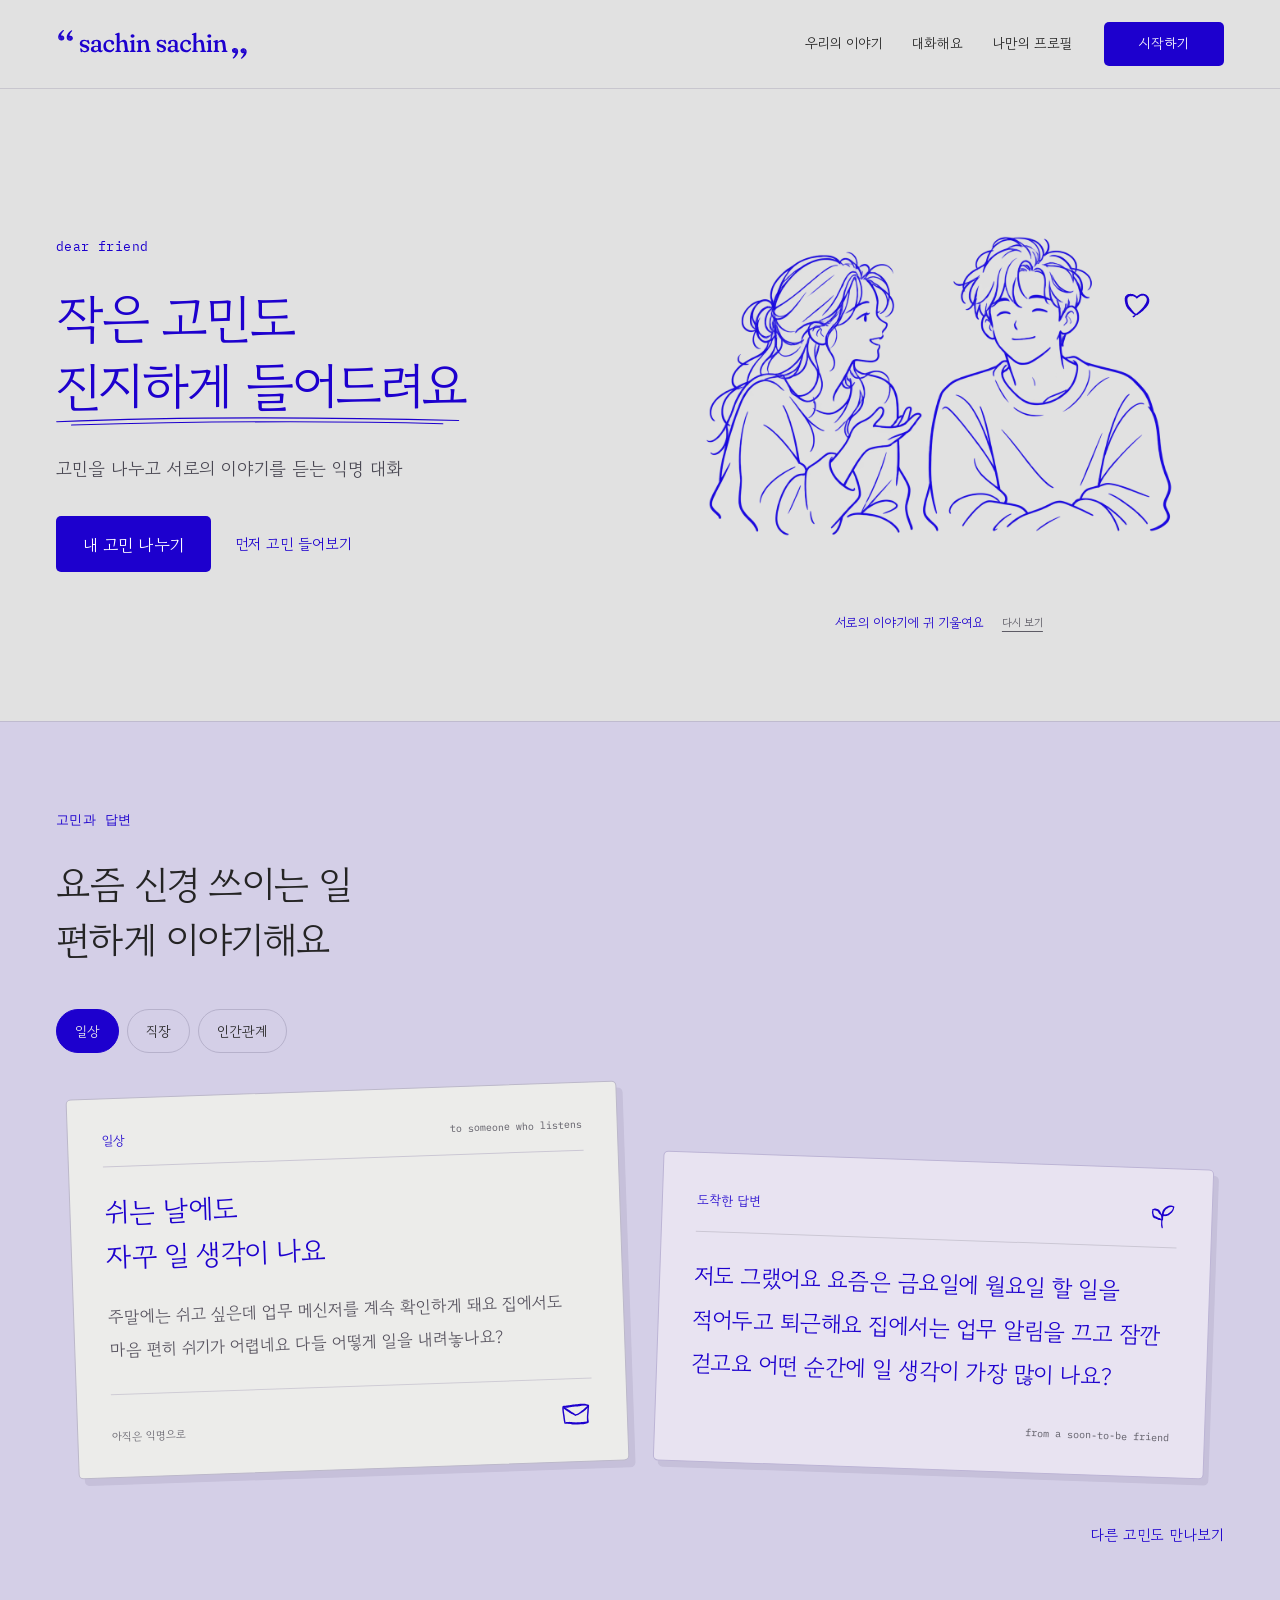
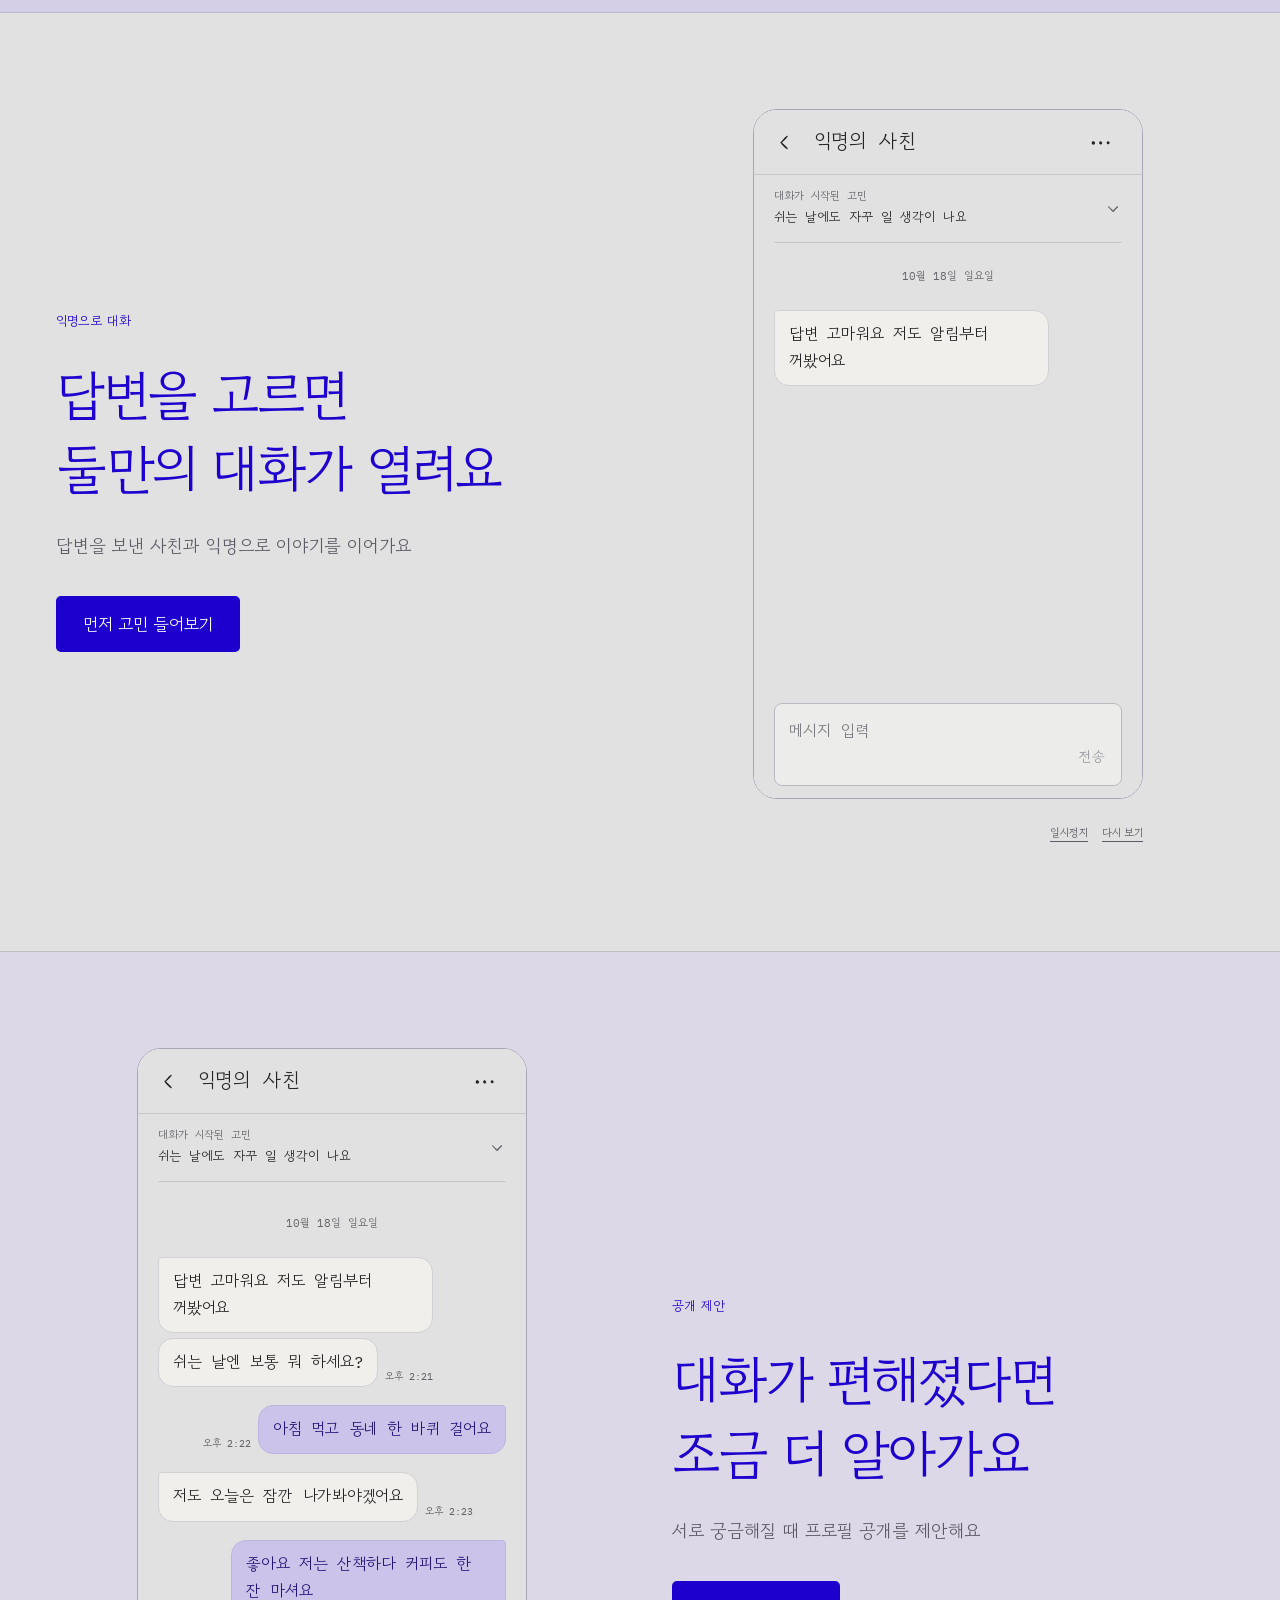
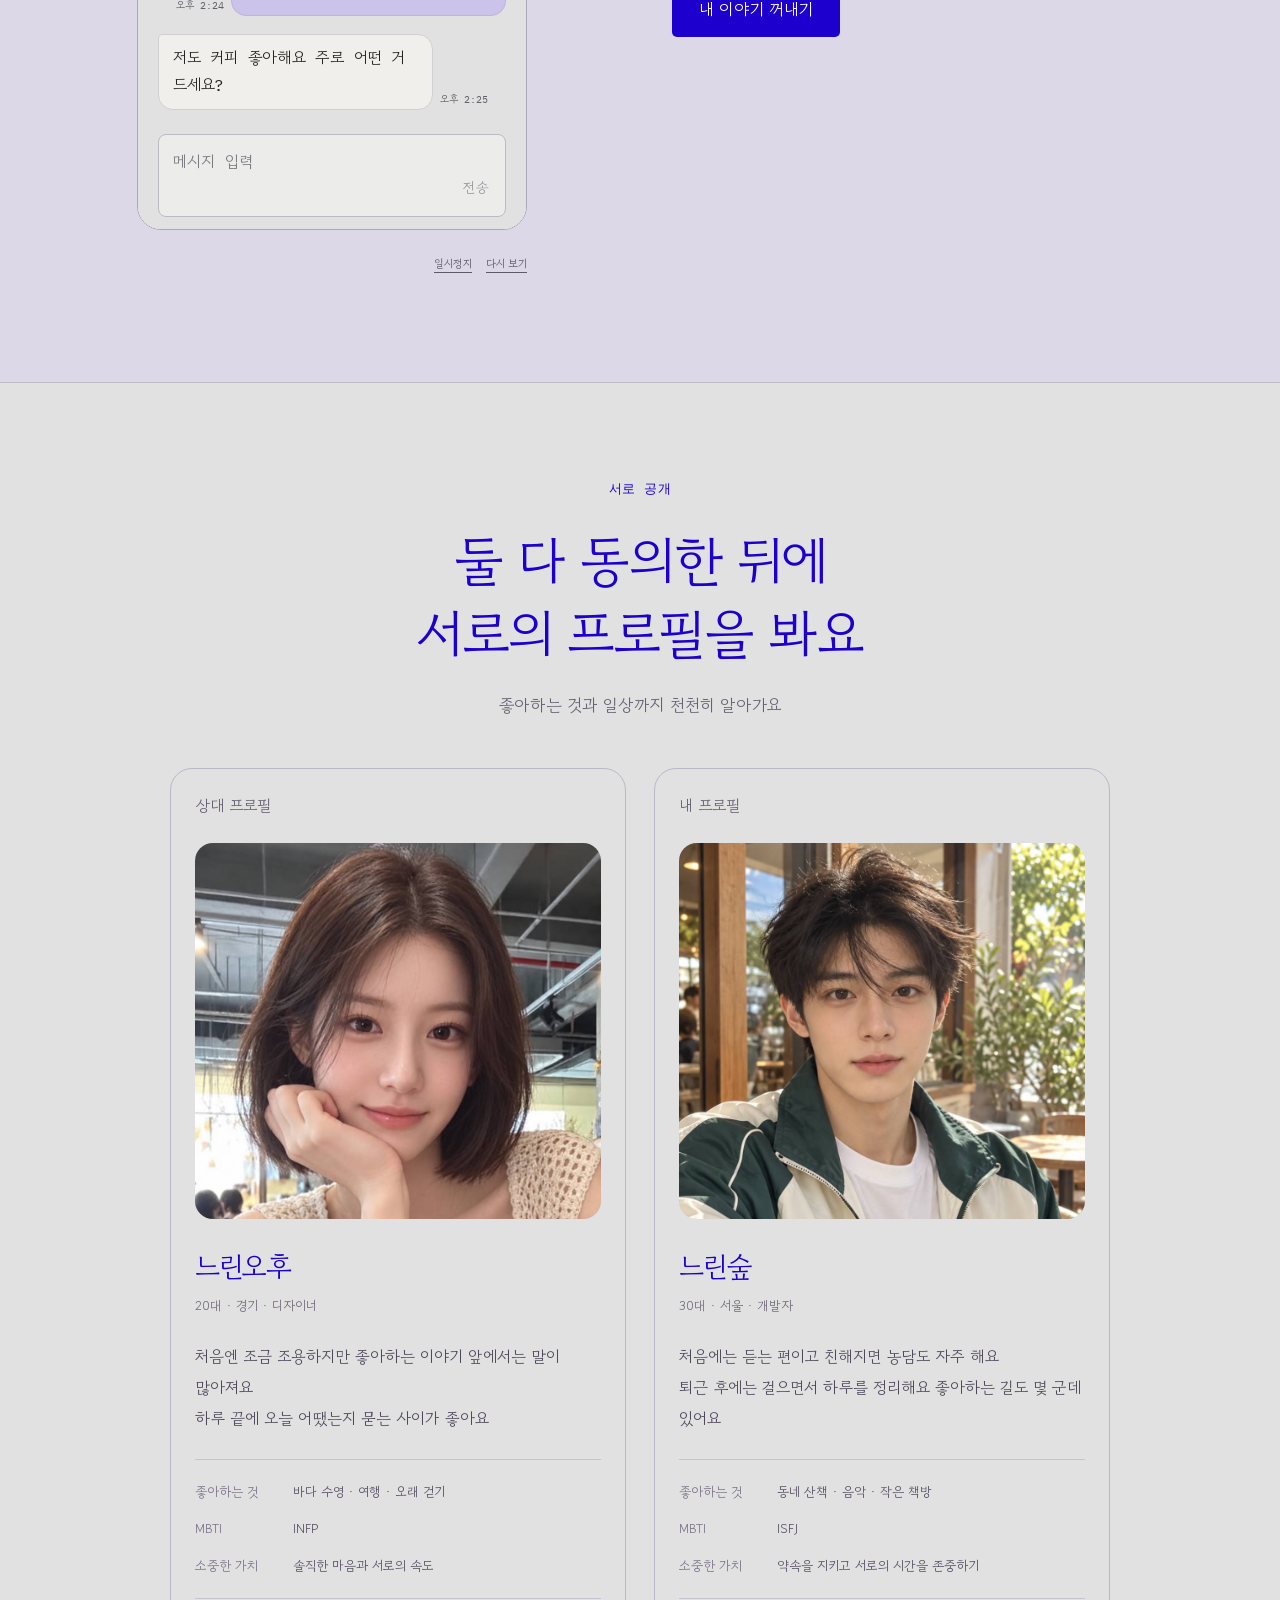
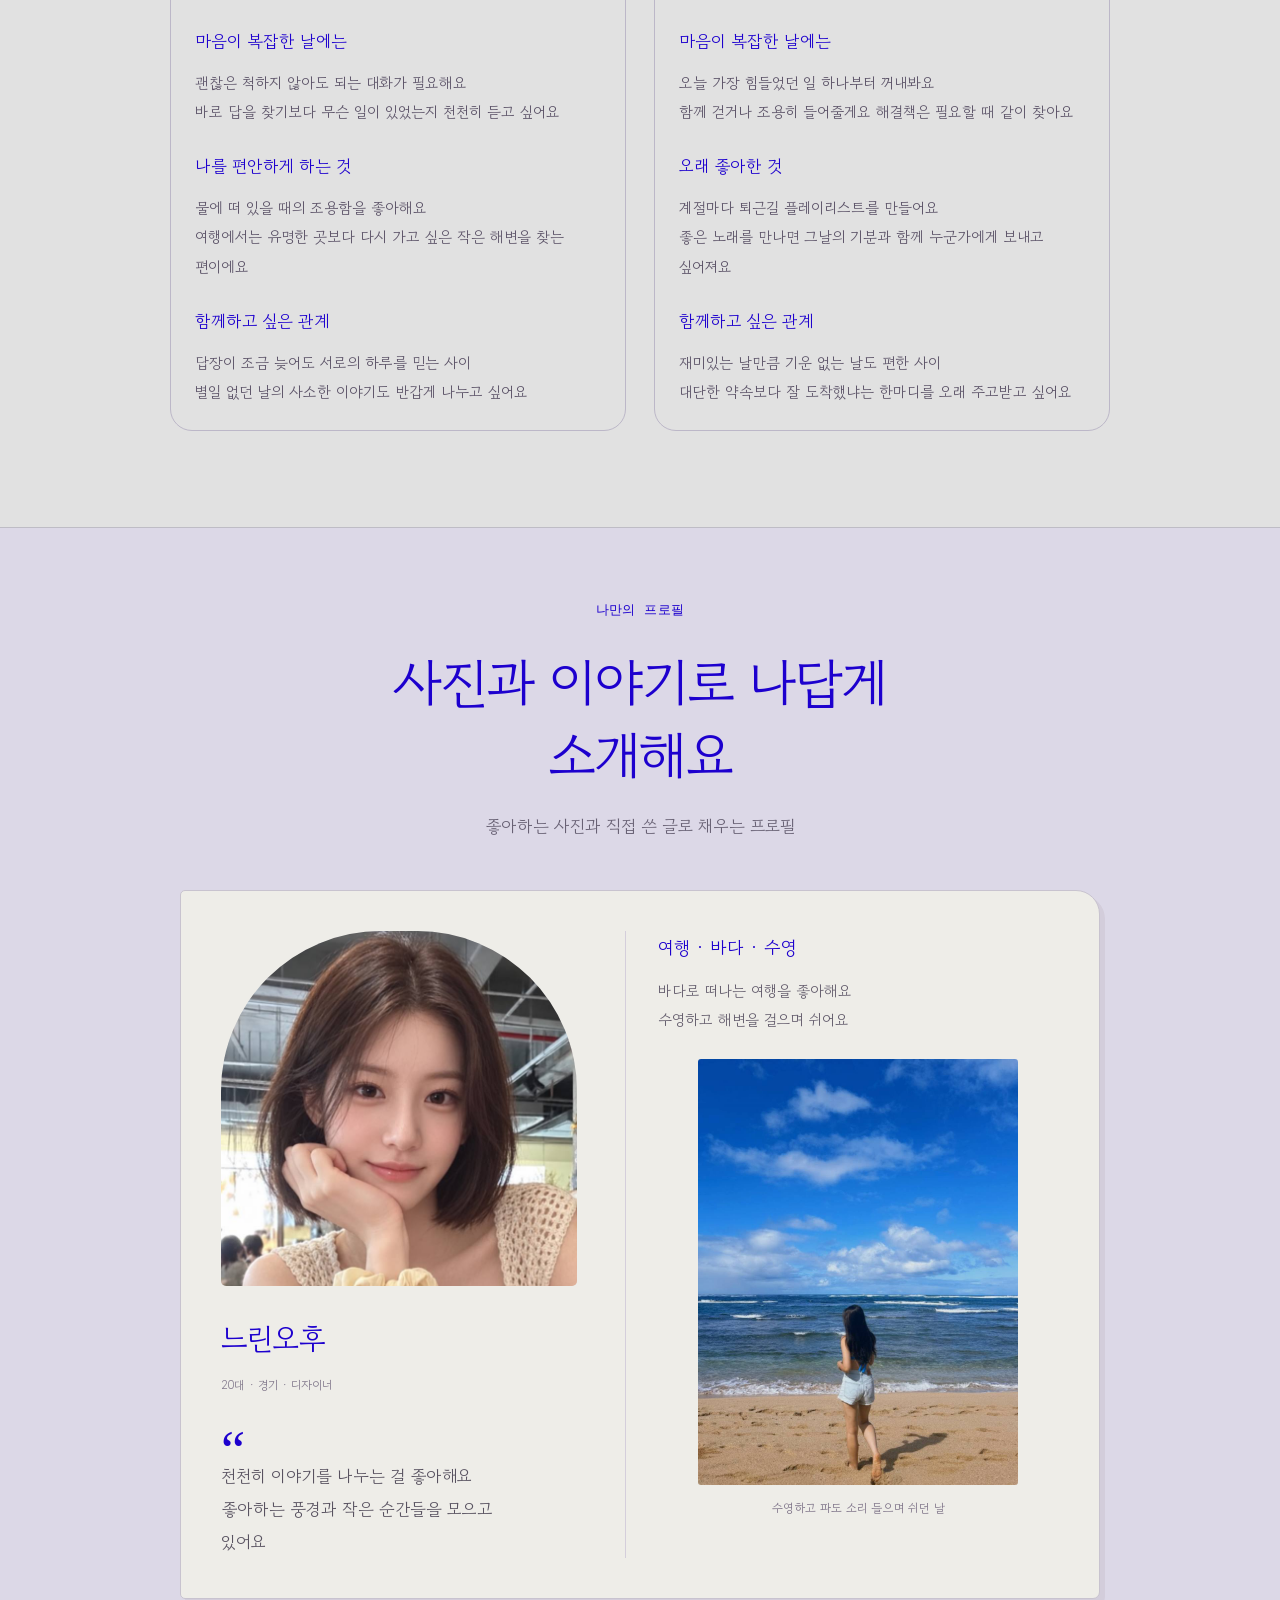
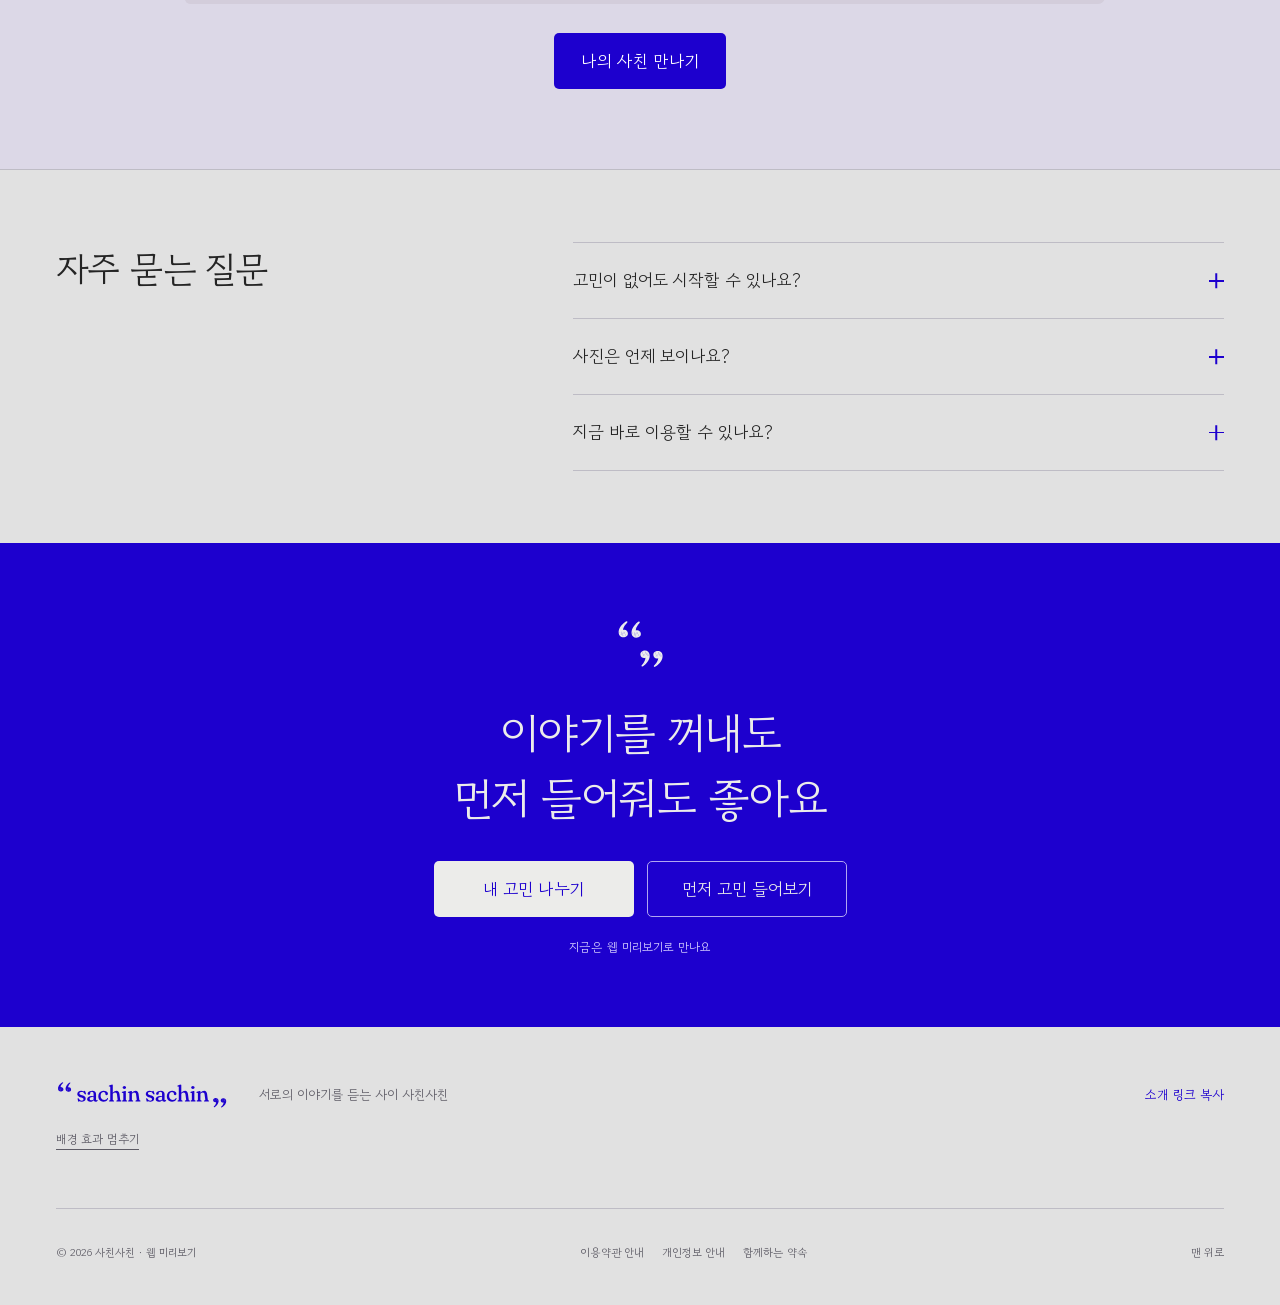
==== commit 10b258c4: "Smooth landing entrances and screen transitions; stop idle animation work" ====
--- a/about/index.html
+++ b/about/index.html
@@ -13,17 +13,17 @@
  <meta property="og:title" content="작은 고민도 진지하게 들어드려요 — 사친사친">
  <meta property="og:description" content="고민에서 대화로 대화에서 서로를 알아가는 사이로">
  <meta property="og:url" content="https://jennkim0210.github.io/sachin-sachin-user-preview/about/">
- <meta property="og:image" content="https://jennkim0210.github.io/sachin-sachin-user-preview/about/share.jpg?v=20261018-gentle-stories">
+ <meta property="og:image" content="https://jennkim0210.github.io/sachin-sachin-user-preview/about/share.jpg?v=20261018-smooth-flow">
  <meta property="og:image:width" content="1200"><meta property="og:image:height" content="630">
  <meta property="og:image:alt" content="연보라색 바탕에 사친사친 로고와 작은 고민도 진지하게 들어드려요 문구">
  <meta name="twitter:card" content="summary_large_image">
  <meta name="twitter:title" content="사친사친 — 작은 고민도 진지하게 들어드려요">
  <meta name="twitter:description" content="고민에서 대화로 대화에서 서로를 알아가는 사이로">
- <meta name="twitter:image" content="https://jennkim0210.github.io/sachin-sachin-user-preview/about/share.jpg?v=20261018-gentle-stories">
+ <meta name="twitter:image" content="https://jennkim0210.github.io/sachin-sachin-user-preview/about/share.jpg?v=20261018-smooth-flow">
  <link rel="icon" type="image/svg+xml" href="./assets/mark.svg">
  <link rel="apple-touch-icon" href="./assets/app-icon.png">
  <link rel="preload" href="./assets/gowun-dodum.woff2" as="font" type="font/woff2" crossorigin>
- <link rel="stylesheet" href="./landing.css?v=20261018-gentle-stories">
+ <link rel="stylesheet" href="./landing.css?v=20261018-smooth-flow">
 </head>
 <body>
  <a class="skip-link" href="#main">본문으로 건너뛰기</a>
@@ -60,14 +60,14 @@
    <div class="float-field" aria-hidden="true"><span class="floating-ink ink-0"><svg class="pen-doodle" data-doodle="heart" viewBox="0 0 64 72" aria-hidden="true" focusable="false"><path class="pen-ink" fill="currentColor" fill-rule="evenodd" stroke="none" d="M31.25 56.88L31.28 56.72L30.68 55.56L29.9 54.61L29.13 53.66L28.4 52.68L27.45 51.91L26.74 50.94L25.74 50.29L24.98 49.41L24.06 48.75L23.22 48.03L22.46 47.26L21.54 46.68L20.9 45.83L20.03 45.24L19.37 44.45L18.69 43.7L17.91 43.05L17.39 42.17L16.61 41.53L16.03 40.72L15.45 39.93L14.7 39.29L14.24 38.43L13.57 37.75L12.94 37.06L12.52 36.23L11.85 35.61L11.35 34.88L10.98 34.09L10.37 33.46L10.03 32.69L9.74 31.91L9.24 31.21L9.08 30.4L8.92 29.59L8.59 28.8L8.63 27.95L8.63 27.09L8.46 26.14L8.7 25.28L8.76 24.45L8.84 23.65L9.24 22.98L9.5 22.32L9.69 21.64L10.11 21.14L10.57 20.72L10.88 20.2L11.23 19.74L11.74 19.48L12.22 19.24L12.6 18.86L13.04 18.56L13.57 18.47L14.1 18.38L14.57 18.12L15.09 17.94L15.66 18L16.22 18.03L16.79 17.88L17.39 17.88L17.97 18.12L18.59 18.2L19.25 18.2L19.85 18.51L20.46 18.83L21.17 18.96L21.8 19.35L22.37 19.85L23.11 20.14L23.72 20.68L24.28 21.31L25.04 21.76L25.57 22.49L26.19 23.17L26.91 23.82L27.38 24.72L28.15 25.41L28.75 26.44L31.49 28.01L33.29 25.4L33.71 24.18L33.95 23.11L34.5 22.2L34.72 21.23L35.31 20.47L35.72 19.68L36.15 18.93L36.81 18.4L37.23 17.72L37.8 17.19L38.48 16.83L38.99 16.29L39.59 15.89L40.29 15.72L40.88 15.36L41.48 15.02L42.15 14.98L42.78 14.87L43.39 14.61L44.01 14.56L44.63 14.69L45.23 14.65L45.83 14.56L46.4 14.73L46.93 14.97L47.51 15.02L48.08 15.11L48.55 15.43L48.99 15.77L49.53 15.94L50.02 16.2L50.36 16.66L50.73 17.07L51.21 17.37L51.58 17.8L51.77 18.35L52.09 18.83L52.49 19.29L52.63 19.89L52.74 20.5L53.08 21.09L53.2 21.75L53.17 22.46L53.4 23.15L53.45 23.93L53.31 24.72L53.48 25.55L53.37 26.37L53.21 27.2L53.31 28.09L53.06 28.94L52.94 29.84L52.92 30.78L52.55 31.65L52.49 32.62L52.23 33.56L51.85 34.47L51.71 35.47L51.17 36.34L50.88 37.32L50.41 38.23L49.82 39.08L49.42 40.05L48.66 40.81L48.18 41.76L47.43 42.54L46.75 43.38L46.1 44.25L45.25 44.98L44.66 45.93L43.77 46.61L43.13 47.53L42.32 48.28L41.55 49.05L40.88 49.9L39.99 50.51L39.35 51.36L38.47 51.92L37.71 52.57L36.97 53.22L36.06 53.6L35.35 54.24L34.49 54.61L33.64 54.95L32.92 55.47L32.06 55.68L31.26 55.96L30.56 56.4L29.65 56.61ZM31.36 60.06L32.08 59.88L32.86 59.46L33.6 58.88L34.5 58.56L35.33 58.01L36.12 57.36L37.08 56.93L37.86 56.19L38.71 55.54L39.62 54.94L40.32 54.07L41.26 53.46L41.99 52.61L42.79 51.83L43.65 51.11L44.31 50.19L45.24 49.53L45.88 48.58L46.75 47.84L47.49 46.98L48.2 46.09L49.05 45.3L49.63 44.28L50.48 43.47L51.02 42.42L51.71 41.49L52.31 40.5L52.73 39.42L53.39 38.47L53.65 37.36L54.18 36.38L54.53 35.35L54.76 34.31L55.25 33.37L55.36 32.35L55.7 31.41L56.02 30.49L56.09 29.54L56.49 28.66L56.65 27.74L56.73 26.82L57.09 25.93L57.11 24.98L57.16 24.03L57.38 23.04L57.22 22.1L57.13 21.18L57.16 20.23L56.85 19.35L56.51 18.51L56.34 17.6L55.95 16.78L55.37 16.08L54.92 15.32L54.48 14.55L53.81 13.97L53.1 13.48L52.5 12.86L51.85 12.3L51.05 11.99L50.27 11.69L49.56 11.24L48.79 10.92L47.94 10.84L47.13 10.7L46.32 10.42L45.48 10.34L44.63 10.46L43.77 10.45L42.88 10.37L42.01 10.57L41.15 10.87L40.22 10.98L39.29 11.22L38.45 11.74L37.54 12.15L36.57 12.54L35.79 13.26L34.96 13.96L34.05 14.6L33.41 15.56L32.7 16.47L31.96 17.4L31.58 18.56L30.95 19.62L30.62 20.82L30.32 22.03L29.95 23.24L29.93 24.4L30.62 24.57L31.15 24.23L30.62 23.36L29.77 22.66L29.07 21.87L28.42 21.08L27.58 20.5L26.99 19.7L26.21 19.1L25.43 18.56L24.79 17.84L23.97 17.41L23.16 16.98L22.46 16.39L21.63 16.1L20.79 15.88L20.04 15.46L19.23 15.25L18.41 15.26L17.63 15.1L16.85 14.93L16.09 15.05L15.35 15.21L14.6 15.2L13.87 15.28L13.21 15.61L12.56 15.93L11.86 16.12L11.19 16.39L10.64 16.89L10.1 17.4L9.45 17.79L8.85 18.29L8.43 18.99L7.98 19.67L7.39 20.3L6.97 21.08L6.74 21.99L6.3 22.85L5.93 23.79L5.88 24.85L5.6 25.92L5.48 26.98L5.56 27.98L5.39 29.07L5.5 30.15L5.79 31.18L5.84 32.27L6.2 33.27L6.66 34.22L6.91 35.26L7.46 36.14L8.02 37L8.4 37.96L9.09 38.72L9.66 39.54L10.15 40.42L10.92 41.09L11.45 41.95L12.08 42.74L12.85 43.42L13.38 44.33L14.19 45.01L14.88 45.82L15.55 46.66L16.44 47.33L17.07 48.25L17.98 48.91L18.74 49.74L19.55 50.52L20.45 51.18L21.15 52.06L22.1 52.65L22.79 53.52L23.65 54.18L24.39 54.95L25.09 55.75L25.91 56.44L26.48 57.36L27.33 58.07L27.81 58.97L29.05 60.28Z"/></svg></span><span class="floating-ink ink-1"><svg class="pen-doodle" data-doodle="envelope" viewBox="0 0 64 72" aria-hidden="true" focusable="false"><path class="pen-ink" fill="currentColor" fill-rule="evenodd" stroke="none" d="M8.09 25.18L8.09 25.57L9.12 25.62L10.2 25.81L11.28 25.67L12.38 25.89L13.47 25.77L14.57 25.75L15.67 25.8L16.74 25.53L17.84 25.62L18.88 25.34L19.94 25.24L20.99 25.17L22.01 24.86L23.06 24.93L24.06 24.64L25.09 24.6L26.12 24.56L27.14 24.34L28.19 24.48L29.23 24.25L30.29 24.32L31.36 24.29L32.43 24.13L33.53 24.27L34.61 24.02L35.71 24.08L36.8 23.94L37.88 23.76L38.98 23.8L40.03 23.46L41.11 23.5L42.15 23.28L43.18 23.14L44.22 23.16L45.24 22.9L46.25 23.05L47.28 22.89L48.3 22.98L49.32 23.09L50.39 23.06L51.4 23.39L52.5 23.38L53.53 23.72L54.59 23.89L55.07 23.62L54.58 23.88L54.61 24.94L54.26 25.99L54.23 27.09L54.09 28.17L53.87 29.24L53.94 30.33L53.64 31.39L53.7 32.46L53.55 33.52L53.4 34.57L53.45 35.63L53.14 36.66L53.21 37.74L52.99 38.78L52.86 39.84L52.85 40.93L52.55 41.98L52.63 43.09L52.38 44.17L52.35 45.27L52.35 46.37L52.14 47.48L52.32 48.59L52.14 49.71L52.26 50.81L52.3 51.91L52.22 53.02L52.44 54.05L52.59 54.01L52.45 53.73L51.41 53.87L50.36 54.02L49.35 54.3L48.29 54.24L47.29 54.55L46.24 54.48L45.2 54.62L44.15 54.7L43.09 54.62L42.02 54.84L40.93 54.67L39.85 54.86L38.76 54.83L37.67 54.82L36.58 55L35.5 54.84L34.43 55.06L33.37 54.95L32.32 54.98L31.28 55.05L30.25 54.85L29.22 55L28.21 54.75L27.19 54.74L26.16 54.65L25.15 54.39L24.09 54.44L23.07 54.11L21.99 54.09L20.92 53.95L19.85 53.74L18.74 53.83L17.66 53.58L16.54 53.69L15.45 53.65L14.35 53.6L13.26 53.83L12.18 53.7L11.11 53.93L9.91 53.98L10.22 54.4L10.62 54.72L10.59 53.58L10.22 52.57L10.13 51.52L10 50.48L9.75 49.45L9.83 48.39L9.54 47.36L9.59 46.29L9.48 45.23L9.31 44.17L9.4 43.08L9.09 42.03L9.15 40.93L8.94 39.87L8.77 38.8L8.75 37.72L8.41 36.68L8.45 35.6L8.19 34.57L8.09 33.52L8.1 32.48L7.86 31.45L8.04 30.41L7.89 29.38L8.01 28.35L8.14 27.32L8.12 26.27L8.46 25.25ZM5.2 24.93L5.12 26.05L5.03 27.16L5.19 28.27L5.01 29.38L5.23 30.49L5.19 31.6L5.26 32.7L5.48 33.78L5.41 34.88L5.72 35.94L5.71 37.02L5.87 38.08L6.06 39.13L6.01 40.2L6.32 41.23L6.25 42.3L6.43 43.35L6.55 44.4L6.51 45.48L6.8 46.53L6.72 47.62L6.97 48.69L7.07 49.78L7.13 50.87L7.46 51.93L7.43 53.04L7.77 54.09L7.86 55.12L8.5 56.9L10.28 56.87L11.21 57.09L12.24 56.93L13.27 57.08L14.28 57.17L15.29 57.14L16.28 57.46L17.29 57.42L18.27 57.7L19.28 57.89L20.32 57.97L21.32 58.35L22.4 58.36L23.45 58.68L24.54 58.81L25.66 58.88L26.75 59.17L27.89 59.06L29 59.28L30.12 59.23L31.24 59.21L32.35 59.33L33.45 59.11L34.54 59.27L35.62 59.1L36.7 59.11L37.78 59.16L38.86 58.98L39.94 59.17L41.02 58.97L42.12 59.07L43.23 59.03L44.35 58.9L45.49 59L46.62 58.7L47.79 58.73L48.92 58.44L50.07 58.22L51.22 58.02L52.31 57.54L53.48 57.38L55.52 56.13L55.84 53.81L55.65 52.7L55.4 51.65L55.43 50.59L55.11 49.56L55.19 48.52L55.07 47.49L55.01 46.45L55.19 45.43L55.05 44.38L55.33 43.36L55.34 42.3L55.48 41.25L55.73 40.21L55.7 39.13L56.05 38.08L56.04 36.99L56.22 35.92L56.39 34.85L56.33 33.76L56.62 32.71L56.52 31.63L56.71 30.58L56.8 29.52L56.78 28.46L57.08 27.44L57.01 26.37L57.31 25.36L57.45 24.26L57.29 22.07L55.34 21.01L54.2 20.91L53.16 20.43L52.04 20.27L50.94 19.97L49.83 19.64L48.68 19.59L47.55 19.22L46.39 19.27L45.24 19.07L44.08 19.04L42.94 19.14L41.8 19.01L40.69 19.27L39.58 19.2L38.5 19.38L37.44 19.52L36.37 19.49L35.34 19.79L34.28 19.7L33.25 19.9L32.21 19.96L31.16 19.93L30.11 20.17L29.04 20.02L27.97 20.23L26.89 20.24L25.8 20.24L24.73 20.48L23.62 20.38L22.56 20.66L21.48 20.69L20.41 20.79L19.38 21.06L18.31 21.01L17.31 21.33L16.28 21.36L15.27 21.48L14.28 21.71L13.25 21.63L12.25 21.91L11.21 21.86L10.17 21.96L9.12 22.12L8 22L5.79 22.76Z"/><path class="pen-ink" fill="currentColor" stroke="none" d="M7.84 27.36L8.72 27.97L9.39 28.85L10.32 29.43L11.11 30.2L11.95 30.91L12.89 31.46L13.63 32.26L14.62 32.7L15.42 33.37L16.27 33.98L17.19 34.48L17.94 35.25L18.92 35.71L19.75 36.42L20.68 37.01L21.68 37.5L22.54 38.19L23.6 38.53L24.49 39.14L25.43 39.58L26.38 39.98L27.14 40.62L28.09 40.99L28.68 41.6L29.66 42.44L31.05 42.03L32.05 41.83L33 41.27L34.09 41.06L35.11 40.59L36.13 40.12L37.23 39.79L38.14 39.11L39.21 38.74L40.11 38.1L41.06 37.56L42.04 37.1L42.87 36.4L43.91 36.03L44.75 35.34L45.74 34.83L46.71 34.26L47.58 33.51L48.62 32.99L49.4 32.12L50.39 31.51L51.19 30.71L51.98 29.92L52.84 29.24L53.5 28.35L54.43 27.77L55.12 26.91L56.03 26.28L56.45 25.69L56.6 24.99L56.44 24.3L55.99 23.74L55.35 23.44L54.64 23.44L54.06 23.83L53.03 24.35L52.24 25.18L51.29 25.82L50.41 26.54L49.62 27.33L48.68 27.92L48.02 28.8L47.11 29.36L46.38 30.11L45.56 30.74L44.66 31.28L43.9 32.04L42.91 32.48L42.11 33.24L41.17 33.79L40.29 34.42L39.48 35.16L38.52 35.63L37.77 36.41L36.84 36.85L35.99 37.42L35.13 37.96L34.14 38.24L33.26 38.8L32.21 38.99L31.22 39.39L30.15 39.77L30.49 39.83L30.65 39.76L29.84 38.76L28.91 38.11L28 37.45L27.16 36.7L26.15 36.27L25.36 35.52L24.43 35.06L23.58 34.48L22.81 33.81L21.88 33.37L21.16 32.6L20.25 32.08L19.42 31.42L18.62 30.71L17.65 30.23L16.9 29.44L15.95 28.94L15.11 28.32L14.29 27.7L13.35 27.25L12.65 26.5L11.73 26.01L10.96 25.33L10.16 24.64L9.44 24.33L8.67 24.3L7.97 24.61L7.47 25.2L7.27 25.94L7.42 26.7Z"/></svg></span><span class="floating-ink ink-2"><svg class="pen-doodle" data-doodle="heart" viewBox="0 0 64 72" aria-hidden="true" focusable="false"><path class="pen-ink" fill="currentColor" fill-rule="evenodd" stroke="none" d="M31.25 56.88L31.28 56.72L30.68 55.56L29.9 54.61L29.13 53.66L28.4 52.68L27.45 51.91L26.74 50.94L25.74 50.29L24.98 49.41L24.06 48.75L23.22 48.03L22.46 47.26L21.54 46.68L20.9 45.83L20.03 45.24L19.37 44.45L18.69 43.7L17.91 43.05L17.39 42.17L16.61 41.53L16.03 40.72L15.45 39.93L14.7 39.29L14.24 38.43L13.57 37.75L12.94 37.06L12.52 36.23L11.85 35.61L11.35 34.88L10.98 34.09L10.37 33.46L10.03 32.69L9.74 31.91L9.24 31.21L9.08 30.4L8.92 29.59L8.59 28.8L8.63 27.95L8.63 27.09L8.46 26.14L8.7 25.28L8.76 24.45L8.84 23.65L9.24 22.98L9.5 22.32L9.69 21.64L10.11 21.14L10.57 20.72L10.88 20.2L11.23 19.74L11.74 19.48L12.22 19.24L12.6 18.86L13.04 18.56L13.57 18.47L14.1 18.38L14.57 18.12L15.09 17.94L15.66 18L16.22 18.03L16.79 17.88L17.39 17.88L17.97 18.12L18.59 18.2L19.25 18.2L19.85 18.51L20.46 18.83L21.17 18.96L21.8 19.35L22.37 19.85L23.11 20.14L23.72 20.68L24.28 21.31L25.04 21.76L25.57 22.49L26.19 23.17L26.91 23.82L27.38 24.72L28.15 25.41L28.75 26.44L31.49 28.01L33.29 25.4L33.71 24.18L33.95 23.11L34.5 22.2L34.72 21.23L35.31 20.47L35.72 19.68L36.15 18.93L36.81 18.4L37.23 17.72L37.8 17.19L38.48 16.83L38.99 16.29L39.59 15.89L40.29 15.72L40.88 15.36L41.48 15.02L42.15 14.98L42.78 14.87L43.39 14.61L44.01 14.56L44.63 14.69L45.23 14.65L45.83 14.56L46.4 14.73L46.93 14.97L47.51 15.02L48.08 15.11L48.55 15.43L48.99 15.77L49.53 15.94L50.02 16.2L50.36 16.66L50.73 17.07L51.21 17.37L51.58 17.8L51.77 18.35L52.09 18.83L52.49 19.29L52.63 19.89L52.74 20.5L53.08 21.09L53.2 21.75L53.17 22.46L53.4 23.15L53.45 23.93L53.31 24.72L53.48 25.55L53.37 26.37L53.21 27.2L53.31 28.09L53.06 28.94L52.94 29.84L52.92 30.78L52.55 31.65L52.49 32.62L52.23 33.56L51.85 34.47L51.71 35.47L51.17 36.34L50.88 37.32L50.41 38.23L49.82 39.08L49.42 40.05L48.66 40.81L48.18 41.76L47.43 42.54L46.75 43.38L46.1 44.25L45.25 44.98L44.66 45.93L43.77 46.61L43.13 47.53L42.32 48.28L41.55 49.05L40.88 49.9L39.99 50.51L39.35 51.36L38.47 51.92L37.71 52.57L36.97 53.22L36.06 53.6L35.35 54.24L34.49 54.61L33.64 54.95L32.92 55.47L32.06 55.68L31.26 55.96L30.56 56.4L29.65 56.61ZM31.36 60.06L32.08 59.88L32.86 59.46L33.6 58.88L34.5 58.56L35.33 58.01L36.12 57.36L37.08 56.93L37.86 56.19L38.71 55.54L39.62 54.94L40.32 54.07L41.26 53.46L41.99 52.61L42.79 51.83L43.65 51.11L44.31 50.19L45.24 49.53L45.88 48.58L46.75 47.84L47.49 46.98L48.2 46.09L49.05 45.3L49.63 44.28L50.48 43.47L51.02 42.42L51.71 41.49L52.31 40.5L52.73 39.42L53.39 38.47L53.65 37.36L54.18 36.38L54.53 35.35L54.76 34.31L55.25 33.37L55.36 32.35L55.7 31.41L56.02 30.49L56.09 29.54L56.49 28.66L56.65 27.74L56.73 26.82L57.09 25.93L57.11 24.98L57.16 24.03L57.38 23.04L57.22 22.1L57.13 21.18L57.16 20.23L56.85 19.35L56.51 18.51L56.34 17.6L55.95 16.78L55.37 16.08L54.92 15.32L54.48 14.55L53.81 13.97L53.1 13.48L52.5 12.86L51.85 12.3L51.05 11.99L50.27 11.69L49.56 11.24L48.79 10.92L47.94 10.84L47.13 10.7L46.32 10.42L45.48 10.34L44.63 10.46L43.77 10.45L42.88 10.37L42.01 10.57L41.15 10.87L40.22 10.98L39.29 11.22L38.45 11.74L37.54 12.15L36.57 12.54L35.79 13.26L34.96 13.96L34.05 14.6L33.41 15.56L32.7 16.47L31.96 17.4L31.58 18.56L30.95 19.62L30.62 20.82L30.32 22.03L29.95 23.24L29.93 24.4L30.62 24.57L31.15 24.23L30.62 23.36L29.77 22.66L29.07 21.87L28.42 21.08L27.58 20.5L26.99 19.7L26.21 19.1L25.43 18.56L24.79 17.84L23.97 17.41L23.16 16.98L22.46 16.39L21.63 16.1L20.79 15.88L20.04 15.46L19.23 15.25L18.41 15.26L17.63 15.1L16.85 14.93L16.09 15.05L15.35 15.21L14.6 15.2L13.87 15.28L13.21 15.61L12.56 15.93L11.86 16.12L11.19 16.39L10.64 16.89L10.1 17.4L9.45 17.79L8.85 18.29L8.43 18.99L7.98 19.67L7.39 20.3L6.97 21.08L6.74 21.99L6.3 22.85L5.93 23.79L5.88 24.85L5.6 25.92L5.48 26.98L5.56 27.98L5.39 29.07L5.5 30.15L5.79 31.18L5.84 32.27L6.2 33.27L6.66 34.22L6.91 35.26L7.46 36.14L8.02 37L8.4 37.96L9.09 38.72L9.66 39.54L10.15 40.42L10.92 41.09L11.45 41.95L12.08 42.74L12.85 43.42L13.38 44.33L14.19 45.01L14.88 45.82L15.55 46.66L16.44 47.33L17.07 48.25L17.98 48.91L18.74 49.74L19.55 50.52L20.45 51.18L21.15 52.06L22.1 52.65L22.79 53.52L23.65 54.18L24.39 54.95L25.09 55.75L25.91 56.44L26.48 57.36L27.33 58.07L27.81 58.97L29.05 60.28Z"/></svg></span><span class="floating-ink ink-3"><svg class="pen-doodle" data-doodle="sprout" viewBox="0 0 64 72" aria-hidden="true" focusable="false"><path class="pen-ink" fill="currentColor" stroke="none" d="M33.15 60.76L33.19 59.59L32.86 58.51L32.76 57.41L32.55 56.36L32.24 55.35L32.26 54.3L31.95 53.27L32.05 52.2L31.91 51.12L31.89 50.04L31.97 48.95L31.8 47.86L32.01 46.8L31.9 45.74L32.06 44.72L32.23 43.71L32.27 42.68L32.69 41.71L32.76 40.65L33.13 39.63L33.37 38.56L33.47 37.45L33.82 36.36L33.72 35.24L33.78 34.15L33.67 33.09L33.47 32.04L33.42 31.36L33 30.81L32.39 30.49L31.7 30.48L31.06 30.76L30.62 31.29L30.48 31.96L30.21 33.01L30.26 34.06L29.94 35.07L30.04 36.07L29.99 37.05L29.82 38.03L29.9 39.08L29.59 40.1L29.62 41.21L29.48 42.31L29.34 43.43L29.47 44.57L29.27 45.68L29.47 46.78L29.4 47.88L29.39 48.96L29.51 50.04L29.31 51.14L29.49 52.25L29.32 53.39L29.43 54.54L29.52 55.7L29.53 56.88L29.91 58L30.02 59.14L30.52 60.17L30.71 61.27L30.99 61.78L31.43 62.14L31.98 62.28L32.53 62.16L32.98 61.81L33.24 61.3Z"/><path class="pen-ink" fill="currentColor" fill-rule="evenodd" stroke="none" d="M30.78 43.47L30.13 43L29.23 42.54L28.2 41.8L27.02 41.45L25.97 40.86L24.92 40.71L24.05 40.43L23.28 40.1L22.45 39.96L21.74 39.43L20.86 39.06L19.92 38.68L19.04 38.09L18.06 37.87L17.18 37.56L16.48 37.12L15.77 37L15.25 36.68L14.88 36.25L14.29 35.91L13.91 35.3L13.63 34.55L13.11 33.8L12.86 32.92L12.67 32.03L12.24 31.23L12.15 30.39L12.08 29.6L11.85 28.82L12.04 28.01L12.07 27.13L12.06 26.15L12.32 25.12L12.12 23.78L11.83 23.96L11.55 24.82L12.57 24.4L13.56 24.45L14.37 24.31L15.14 24.47L15.88 24.76L16.73 24.83L17.55 25.25L18.43 25.52L19.34 25.66L20.05 26.13L20.75 26.38L21.35 26.67L21.68 27.24L22.14 27.67L22.57 28.25L22.8 29.05L23.35 29.78L23.92 30.58L24.42 31.47L25.24 32.09L25.98 32.68L26.54 33.33L27.27 33.76L27.8 34.33L28.1 35.03L28.63 35.67L28.87 36.51L29.1 37.42L29.61 38.29L29.82 39.29L30.24 40.2L30.63 41.07L30.63 41.95L30.84 42.72ZM33.39 43.24L33.35 41.78L33.2 40.51L33.04 39.3L32.52 38.31L32.34 37.3L31.98 36.39L31.53 35.51L31.34 34.5L30.79 33.59L30.24 32.67L29.81 31.68L29.11 30.97L28.59 30.23L28.27 29.48L27.8 28.99L27.53 28.36L27.32 27.6L26.76 26.88L26.27 25.95L25.69 24.92L24.7 24.15L23.77 23.33L22.78 22.62L21.66 22.31L20.7 21.83L19.75 21.45L18.74 21.32L17.76 20.88L16.61 20.72L15.36 20.76L14.06 20.7L12.82 21.23L11.65 21.63L10.63 22.08L9.39 23.25L9.54 24.38L9.63 24.94L9.44 25.8L9.15 26.73L9.18 27.77L8.96 28.85L9.04 29.94L9.35 30.96L9.41 31.97L9.72 32.86L10.04 33.73L10.05 34.71L10.35 35.67L10.69 36.69L10.94 37.89L11.67 38.93L12.56 39.88L13.49 40.83L14.66 41.3L15.73 41.68L16.64 42.12L17.55 42.2L18.31 42.49L19.02 42.91L19.94 43.14L20.81 43.71L21.85 44.12L22.98 44.34L24.01 44.76L25.06 44.72L25.99 44.94L26.97 45.1L28.09 45.3L29.45 45.86L32.17 45.63Z"/><path class="pen-ink" fill="currentColor" stroke="none" d="M33.83 34.12L33.78 33.01L34.16 32.02L34.25 31.03L34.52 30.09L34.87 29.21L34.97 28.29L35.43 27.52L35.69 26.72L35.9 25.93L36.4 25.29L36.66 24.56L37.02 23.89L37.61 23.39L37.98 22.72L38.48 22.14L39.15 21.72L39.65 21.1L40.23 20.56L40.98 20.2L41.56 19.61L42.21 19.09L43 18.77L43.64 18.21L44.34 17.76L45.15 17.53L45.84 17.05L46.62 16.77L47.43 16.68L48.23 16.33L49.08 16.31L49.95 16.36L50.87 16.21L51.77 16.49L52.74 16.59L53.7 16.7L53.99 16.6L53.85 16.85L53.52 17.79L53.29 18.76L53.15 19.73L52.67 20.56L52.48 21.46L52.09 22.25L51.55 22.95L51.25 23.75L50.64 24.35L50.07 24.96L49.63 25.68L48.91 26.15L48.32 26.74L47.79 27.39L47.03 27.81L46.43 28.41L45.85 29.02L45.07 29.4L44.48 29.99L43.82 30.49L43.02 30.78L42.38 31.31L41.6 31.61L40.78 31.77L40.02 32.17L39.13 32.17L38.26 32.35L37.36 32.55L36.4 32.41L35.41 32.6L34.41 32.41L33.36 32.4L32.26 32.28L31.48 32.31L30.8 32.71L30.36 33.35L30.24 34.13L30.47 34.88L31 35.46L31.75 35.67L32.89 36.06L34.11 36.01L35.27 36.28L36.44 36.2L37.59 36.17L38.74 36.19L39.83 35.84L40.96 35.72L42 35.31L42.97 34.8L44.01 34.49L44.85 33.84L45.69 33.29L46.57 32.83L47.21 32.09L47.96 31.55L48.71 31.03L49.24 30.28L49.97 29.73L50.65 29.13L51.16 28.32L51.89 27.7L52.5 26.93L52.96 26.03L53.65 25.26L54.06 24.31L54.42 23.33L54.96 22.42L55.12 21.37L55.46 20.38L55.79 19.39L55.86 18.33L56.29 17.3L56.21 15.24L54.4 14.3L53.39 13.87L52.32 13.77L51.28 13.37L50.19 13.2L49.07 13.23L47.94 13.02L46.83 13.22L45.75 13.45L44.63 13.56L43.67 14.06L42.7 14.46L41.71 14.78L40.93 15.41L40.09 15.89L39.23 16.29L38.56 16.97L37.81 17.5L37 17.98L36.4 18.72L35.69 19.36L34.91 19.96L34.39 20.81L33.76 21.58L33.07 22.35L32.7 23.31L32.16 24.2L31.64 25.1L31.48 26.16L31.05 27.12L30.81 28.16L30.71 29.25L30.35 30.32L30.42 31.5L30.21 32.69L30.28 33.89L30.39 34.65L30.83 35.28L31.5 35.66L32.28 35.71L32.99 35.42L33.51 34.85Z"/></svg></span></div>
    <div class="wrap screen-grid">
     <div class="screen-copy"><p class="eyebrow">익명으로 대화</p><h2 id="how-title">답변을 고르면<br>둘만의 대화가 열려요</h2><p>답변을 보낸 사친과 익명으로 이야기를 이어가요</p><a class="button primary" href="../#/listen?from=landing">먼저 고민 들어보기</a></div>
-    <figure class="screen-demo" data-demo="chat"><div class="device-window"><iframe src="./demo-chat.html?v=20261018-gentle-stories" title="사친사친 실제 채팅 디자인의 예시 대화" loading="lazy" tabindex="-1" aria-hidden="true" inert></iframe></div><figcaption><div class="demo-controls"><button type="button" data-demo-pause aria-label="예시 대화 일시정지">일시정지</button><button type="button" data-demo-replay aria-label="예시 대화 다시 보기">다시 보기</button></div></figcaption><p class="sr-only">익명의 사친에게 답변에 대한 인사가 도착하고 서로의 하루를 나누는 메시지가 좌우 말풍선으로 이어집니다</p></figure>
+    <figure class="screen-demo" data-demo="chat"><div class="device-window"><iframe src="./demo-chat.html?v=20261018-smooth-flow" title="사친사친 실제 채팅 디자인의 예시 대화" loading="lazy" tabindex="-1" aria-hidden="true" inert></iframe></div><figcaption><div class="demo-controls"><button type="button" data-demo-pause aria-label="예시 대화 일시정지">일시정지</button><button type="button" data-demo-replay aria-label="예시 대화 다시 보기">다시 보기</button></div></figcaption><p class="sr-only">익명의 사친에게 답변에 대한 인사가 도착하고 서로의 하루를 나누는 메시지가 좌우 말풍선으로 이어집니다</p></figure>
    </div>
   </section>
   <section class="screen-section proposal-showcase" id="pace" aria-labelledby="pace-title">
    <div class="float-field" aria-hidden="true"><span class="floating-ink ink-0"><svg class="pen-doodle" data-doodle="heart" viewBox="0 0 64 72" aria-hidden="true" focusable="false"><path class="pen-ink" fill="currentColor" fill-rule="evenodd" stroke="none" d="M31.25 56.88L31.28 56.72L30.68 55.56L29.9 54.61L29.13 53.66L28.4 52.68L27.45 51.91L26.74 50.94L25.74 50.29L24.98 49.41L24.06 48.75L23.22 48.03L22.46 47.26L21.54 46.68L20.9 45.83L20.03 45.24L19.37 44.45L18.69 43.7L17.91 43.05L17.39 42.17L16.61 41.53L16.03 40.72L15.45 39.93L14.7 39.29L14.24 38.43L13.57 37.75L12.94 37.06L12.52 36.23L11.85 35.61L11.35 34.88L10.98 34.09L10.37 33.46L10.03 32.69L9.74 31.91L9.24 31.21L9.08 30.4L8.92 29.59L8.59 28.8L8.63 27.95L8.63 27.09L8.46 26.14L8.7 25.28L8.76 24.45L8.84 23.65L9.24 22.98L9.5 22.32L9.69 21.64L10.11 21.14L10.57 20.72L10.88 20.2L11.23 19.74L11.74 19.48L12.22 19.24L12.6 18.86L13.04 18.56L13.57 18.47L14.1 18.38L14.57 18.12L15.09 17.94L15.66 18L16.22 18.03L16.79 17.88L17.39 17.88L17.97 18.12L18.59 18.2L19.25 18.2L19.85 18.51L20.46 18.83L21.17 18.96L21.8 19.35L22.37 19.85L23.11 20.14L23.72 20.68L24.28 21.31L25.04 21.76L25.57 22.49L26.19 23.17L26.91 23.82L27.38 24.72L28.15 25.41L28.75 26.44L31.49 28.01L33.29 25.4L33.71 24.18L33.95 23.11L34.5 22.2L34.72 21.23L35.31 20.47L35.72 19.68L36.15 18.93L36.81 18.4L37.23 17.72L37.8 17.19L38.48 16.83L38.99 16.29L39.59 15.89L40.29 15.72L40.88 15.36L41.48 15.02L42.15 14.98L42.78 14.87L43.39 14.61L44.01 14.56L44.63 14.69L45.23 14.65L45.83 14.56L46.4 14.73L46.93 14.97L47.51 15.02L48.08 15.11L48.55 15.43L48.99 15.77L49.53 15.94L50.02 16.2L50.36 16.66L50.73 17.07L51.21 17.37L51.58 17.8L51.77 18.35L52.09 18.83L52.49 19.29L52.63 19.89L52.74 20.5L53.08 21.09L53.2 21.75L53.17 22.46L53.4 23.15L53.45 23.93L53.31 24.72L53.48 25.55L53.37 26.37L53.21 27.2L53.31 28.09L53.06 28.94L52.94 29.84L52.92 30.78L52.55 31.65L52.49 32.62L52.23 33.56L51.85 34.47L51.71 35.47L51.17 36.34L50.88 37.32L50.41 38.23L49.82 39.08L49.42 40.05L48.66 40.81L48.18 41.76L47.43 42.54L46.75 43.38L46.1 44.25L45.25 44.98L44.66 45.93L43.77 46.61L43.13 47.53L42.32 48.28L41.55 49.05L40.88 49.9L39.99 50.51L39.35 51.36L38.47 51.92L37.71 52.57L36.97 53.22L36.06 53.6L35.35 54.24L34.49 54.61L33.64 54.95L32.92 55.47L32.06 55.68L31.26 55.96L30.56 56.4L29.65 56.61ZM31.36 60.06L32.08 59.88L32.86 59.46L33.6 58.88L34.5 58.56L35.33 58.01L36.12 57.36L37.08 56.93L37.86 56.19L38.71 55.54L39.62 54.94L40.32 54.07L41.26 53.46L41.99 52.61L42.79 51.83L43.65 51.11L44.31 50.19L45.24 49.53L45.88 48.58L46.75 47.84L47.49 46.98L48.2 46.09L49.05 45.3L49.63 44.28L50.48 43.47L51.02 42.42L51.71 41.49L52.31 40.5L52.73 39.42L53.39 38.47L53.65 37.36L54.18 36.38L54.53 35.35L54.76 34.31L55.25 33.37L55.36 32.35L55.7 31.41L56.02 30.49L56.09 29.54L56.49 28.66L56.65 27.74L56.73 26.82L57.09 25.93L57.11 24.98L57.16 24.03L57.38 23.04L57.22 22.1L57.13 21.18L57.16 20.23L56.85 19.35L56.51 18.51L56.34 17.6L55.95 16.78L55.37 16.08L54.92 15.32L54.48 14.55L53.81 13.97L53.1 13.48L52.5 12.86L51.85 12.3L51.05 11.99L50.27 11.69L49.56 11.24L48.79 10.92L47.94 10.84L47.13 10.7L46.32 10.42L45.48 10.34L44.63 10.46L43.77 10.45L42.88 10.37L42.01 10.57L41.15 10.87L40.22 10.98L39.29 11.22L38.45 11.74L37.54 12.15L36.57 12.54L35.79 13.26L34.96 13.96L34.05 14.6L33.41 15.56L32.7 16.47L31.96 17.4L31.58 18.56L30.95 19.62L30.62 20.82L30.32 22.03L29.95 23.24L29.93 24.4L30.62 24.57L31.15 24.23L30.62 23.36L29.77 22.66L29.07 21.87L28.42 21.08L27.58 20.5L26.99 19.7L26.21 19.1L25.43 18.56L24.79 17.84L23.97 17.41L23.16 16.98L22.46 16.39L21.63 16.1L20.79 15.88L20.04 15.46L19.23 15.25L18.41 15.26L17.63 15.1L16.85 14.93L16.09 15.05L15.35 15.21L14.6 15.2L13.87 15.28L13.21 15.61L12.56 15.93L11.86 16.12L11.19 16.39L10.64 16.89L10.1 17.4L9.45 17.79L8.85 18.29L8.43 18.99L7.98 19.67L7.39 20.3L6.97 21.08L6.74 21.99L6.3 22.85L5.93 23.79L5.88 24.85L5.6 25.92L5.48 26.98L5.56 27.98L5.39 29.07L5.5 30.15L5.79 31.18L5.84 32.27L6.2 33.27L6.66 34.22L6.91 35.26L7.46 36.14L8.02 37L8.4 37.96L9.09 38.72L9.66 39.54L10.15 40.42L10.92 41.09L11.45 41.95L12.08 42.74L12.85 43.42L13.38 44.33L14.19 45.01L14.88 45.82L15.55 46.66L16.44 47.33L17.07 48.25L17.98 48.91L18.74 49.74L19.55 50.52L20.45 51.18L21.15 52.06L22.1 52.65L22.79 53.52L23.65 54.18L24.39 54.95L25.09 55.75L25.91 56.44L26.48 57.36L27.33 58.07L27.81 58.97L29.05 60.28Z"/></svg></span><span class="floating-ink ink-1"><svg class="pen-doodle" data-doodle="envelope" viewBox="0 0 64 72" aria-hidden="true" focusable="false"><path class="pen-ink" fill="currentColor" fill-rule="evenodd" stroke="none" d="M8.09 25.18L8.09 25.57L9.12 25.62L10.2 25.81L11.28 25.67L12.38 25.89L13.47 25.77L14.57 25.75L15.67 25.8L16.74 25.53L17.84 25.62L18.88 25.34L19.94 25.24L20.99 25.17L22.01 24.86L23.06 24.93L24.06 24.64L25.09 24.6L26.12 24.56L27.14 24.34L28.19 24.48L29.23 24.25L30.29 24.32L31.36 24.29L32.43 24.13L33.53 24.27L34.61 24.02L35.71 24.08L36.8 23.94L37.88 23.76L38.98 23.8L40.03 23.46L41.11 23.5L42.15 23.28L43.18 23.14L44.22 23.16L45.24 22.9L46.25 23.05L47.28 22.89L48.3 22.98L49.32 23.09L50.39 23.06L51.4 23.39L52.5 23.38L53.53 23.72L54.59 23.89L55.07 23.62L54.58 23.88L54.61 24.94L54.26 25.99L54.23 27.09L54.09 28.17L53.87 29.24L53.94 30.33L53.64 31.39L53.7 32.46L53.55 33.52L53.4 34.57L53.45 35.63L53.14 36.66L53.21 37.74L52.99 38.78L52.86 39.84L52.85 40.93L52.55 41.98L52.63 43.09L52.38 44.17L52.35 45.27L52.35 46.37L52.14 47.48L52.32 48.59L52.14 49.71L52.26 50.81L52.3 51.91L52.22 53.02L52.44 54.05L52.59 54.01L52.45 53.73L51.41 53.87L50.36 54.02L49.35 54.3L48.29 54.24L47.29 54.55L46.24 54.48L45.2 54.62L44.15 54.7L43.09 54.62L42.02 54.84L40.93 54.67L39.85 54.86L38.76 54.83L37.67 54.82L36.58 55L35.5 54.84L34.43 55.06L33.37 54.95L32.32 54.98L31.28 55.05L30.25 54.85L29.22 55L28.21 54.75L27.19 54.74L26.16 54.65L25.15 54.39L24.09 54.44L23.07 54.11L21.99 54.09L20.92 53.95L19.85 53.74L18.74 53.83L17.66 53.58L16.54 53.69L15.45 53.65L14.35 53.6L13.26 53.83L12.18 53.7L11.11 53.93L9.91 53.98L10.22 54.4L10.62 54.72L10.59 53.58L10.22 52.57L10.13 51.52L10 50.48L9.75 49.45L9.83 48.39L9.54 47.36L9.59 46.29L9.48 45.23L9.31 44.17L9.4 43.08L9.09 42.03L9.15 40.93L8.94 39.87L8.77 38.8L8.75 37.72L8.41 36.68L8.45 35.6L8.19 34.57L8.09 33.52L8.1 32.48L7.86 31.45L8.04 30.41L7.89 29.38L8.01 28.35L8.14 27.32L8.12 26.27L8.46 25.25ZM5.2 24.93L5.12 26.05L5.03 27.16L5.19 28.27L5.01 29.38L5.23 30.49L5.19 31.6L5.26 32.7L5.48 33.78L5.41 34.88L5.72 35.94L5.71 37.02L5.87 38.08L6.06 39.13L6.01 40.2L6.32 41.23L6.25 42.3L6.43 43.35L6.55 44.4L6.51 45.48L6.8 46.53L6.72 47.62L6.97 48.69L7.07 49.78L7.13 50.87L7.46 51.93L7.43 53.04L7.77 54.09L7.86 55.12L8.5 56.9L10.28 56.87L11.21 57.09L12.24 56.93L13.27 57.08L14.28 57.17L15.29 57.14L16.28 57.46L17.29 57.42L18.27 57.7L19.28 57.89L20.32 57.97L21.32 58.35L22.4 58.36L23.45 58.68L24.54 58.81L25.66 58.88L26.75 59.17L27.89 59.06L29 59.28L30.12 59.23L31.24 59.21L32.35 59.33L33.45 59.11L34.54 59.27L35.62 59.1L36.7 59.11L37.78 59.16L38.86 58.98L39.94 59.17L41.02 58.97L42.12 59.07L43.23 59.03L44.35 58.9L45.49 59L46.62 58.7L47.79 58.73L48.92 58.44L50.07 58.22L51.22 58.02L52.31 57.54L53.48 57.38L55.52 56.13L55.84 53.81L55.65 52.7L55.4 51.65L55.43 50.59L55.11 49.56L55.19 48.52L55.07 47.49L55.01 46.45L55.19 45.43L55.05 44.38L55.33 43.36L55.34 42.3L55.48 41.25L55.73 40.21L55.7 39.13L56.05 38.08L56.04 36.99L56.22 35.92L56.39 34.85L56.33 33.76L56.62 32.71L56.52 31.63L56.71 30.58L56.8 29.52L56.78 28.46L57.08 27.44L57.01 26.37L57.31 25.36L57.45 24.26L57.29 22.07L55.34 21.01L54.2 20.91L53.16 20.43L52.04 20.27L50.94 19.97L49.83 19.64L48.68 19.59L47.55 19.22L46.39 19.27L45.24 19.07L44.08 19.04L42.94 19.14L41.8 19.01L40.69 19.27L39.58 19.2L38.5 19.38L37.44 19.52L36.37 19.49L35.34 19.79L34.28 19.7L33.25 19.9L32.21 19.96L31.16 19.93L30.11 20.17L29.04 20.02L27.97 20.23L26.89 20.24L25.8 20.24L24.73 20.48L23.62 20.38L22.56 20.66L21.48 20.69L20.41 20.79L19.38 21.06L18.31 21.01L17.31 21.33L16.28 21.36L15.27 21.48L14.28 21.71L13.25 21.63L12.25 21.91L11.21 21.86L10.17 21.96L9.12 22.12L8 22L5.79 22.76Z"/><path class="pen-ink" fill="currentColor" stroke="none" d="M7.84 27.36L8.72 27.97L9.39 28.85L10.32 29.43L11.11 30.2L11.95 30.91L12.89 31.46L13.63 32.26L14.62 32.7L15.42 33.37L16.27 33.98L17.19 34.48L17.94 35.25L18.92 35.71L19.75 36.42L20.68 37.01L21.68 37.5L22.54 38.19L23.6 38.53L24.49 39.14L25.43 39.58L26.38 39.98L27.14 40.62L28.09 40.99L28.68 41.6L29.66 42.44L31.05 42.03L32.05 41.83L33 41.27L34.09 41.06L35.11 40.59L36.13 40.12L37.23 39.79L38.14 39.11L39.21 38.74L40.11 38.1L41.06 37.56L42.04 37.1L42.87 36.4L43.91 36.03L44.75 35.34L45.74 34.83L46.71 34.26L47.58 33.51L48.62 32.99L49.4 32.12L50.39 31.51L51.19 30.71L51.98 29.92L52.84 29.24L53.5 28.35L54.43 27.77L55.12 26.91L56.03 26.28L56.45 25.69L56.6 24.99L56.44 24.3L55.99 23.74L55.35 23.44L54.64 23.44L54.06 23.83L53.03 24.35L52.24 25.18L51.29 25.82L50.41 26.54L49.62 27.33L48.68 27.92L48.02 28.8L47.11 29.36L46.38 30.11L45.56 30.74L44.66 31.28L43.9 32.04L42.91 32.48L42.11 33.24L41.17 33.79L40.29 34.42L39.48 35.16L38.52 35.63L37.77 36.41L36.84 36.85L35.99 37.42L35.13 37.96L34.14 38.24L33.26 38.8L32.21 38.99L31.22 39.39L30.15 39.77L30.49 39.83L30.65 39.76L29.84 38.76L28.91 38.11L28 37.45L27.16 36.7L26.15 36.27L25.36 35.52L24.43 35.06L23.58 34.48L22.81 33.81L21.88 33.37L21.16 32.6L20.25 32.08L19.42 31.42L18.62 30.71L17.65 30.23L16.9 29.44L15.95 28.94L15.11 28.32L14.29 27.7L13.35 27.25L12.65 26.5L11.73 26.01L10.96 25.33L10.16 24.64L9.44 24.33L8.67 24.3L7.97 24.61L7.47 25.2L7.27 25.94L7.42 26.7Z"/></svg></span><span class="floating-ink ink-2"><svg class="pen-doodle" data-doodle="heart" viewBox="0 0 64 72" aria-hidden="true" focusable="false"><path class="pen-ink" fill="currentColor" fill-rule="evenodd" stroke="none" d="M31.25 56.88L31.28 56.72L30.68 55.56L29.9 54.61L29.13 53.66L28.4 52.68L27.45 51.91L26.74 50.94L25.74 50.29L24.98 49.41L24.06 48.75L23.22 48.03L22.46 47.26L21.54 46.68L20.9 45.83L20.03 45.24L19.37 44.45L18.69 43.7L17.91 43.05L17.39 42.17L16.61 41.53L16.03 40.72L15.45 39.93L14.7 39.29L14.24 38.43L13.57 37.75L12.94 37.06L12.52 36.23L11.85 35.61L11.35 34.88L10.98 34.09L10.37 33.46L10.03 32.69L9.74 31.91L9.24 31.21L9.08 30.4L8.92 29.59L8.59 28.8L8.63 27.95L8.63 27.09L8.46 26.14L8.7 25.28L8.76 24.45L8.84 23.65L9.24 22.98L9.5 22.32L9.69 21.64L10.11 21.14L10.57 20.72L10.88 20.2L11.23 19.74L11.74 19.48L12.22 19.24L12.6 18.86L13.04 18.56L13.57 18.47L14.1 18.38L14.57 18.12L15.09 17.94L15.66 18L16.22 18.03L16.79 17.88L17.39 17.88L17.97 18.12L18.59 18.2L19.25 18.2L19.85 18.51L20.46 18.83L21.17 18.96L21.8 19.35L22.37 19.85L23.11 20.14L23.72 20.68L24.28 21.31L25.04 21.76L25.57 22.49L26.19 23.17L26.91 23.82L27.38 24.72L28.15 25.41L28.75 26.44L31.49 28.01L33.29 25.4L33.71 24.18L33.95 23.11L34.5 22.2L34.72 21.23L35.31 20.47L35.72 19.68L36.15 18.93L36.81 18.4L37.23 17.72L37.8 17.19L38.48 16.83L38.99 16.29L39.59 15.89L40.29 15.72L40.88 15.36L41.48 15.02L42.15 14.98L42.78 14.87L43.39 14.61L44.01 14.56L44.63 14.69L45.23 14.65L45.83 14.56L46.4 14.73L46.93 14.97L47.51 15.02L48.08 15.11L48.55 15.43L48.99 15.77L49.53 15.94L50.02 16.2L50.36 16.66L50.73 17.07L51.21 17.37L51.58 17.8L51.77 18.35L52.09 18.83L52.49 19.29L52.63 19.89L52.74 20.5L53.08 21.09L53.2 21.75L53.17 22.46L53.4 23.15L53.45 23.93L53.31 24.72L53.48 25.55L53.37 26.37L53.21 27.2L53.31 28.09L53.06 28.94L52.94 29.84L52.92 30.78L52.55 31.65L52.49 32.62L52.23 33.56L51.85 34.47L51.71 35.47L51.17 36.34L50.88 37.32L50.41 38.23L49.82 39.08L49.42 40.05L48.66 40.81L48.18 41.76L47.43 42.54L46.75 43.38L46.1 44.25L45.25 44.98L44.66 45.93L43.77 46.61L43.13 47.53L42.32 48.28L41.55 49.05L40.88 49.9L39.99 50.51L39.35 51.36L38.47 51.92L37.71 52.57L36.97 53.22L36.06 53.6L35.35 54.24L34.49 54.61L33.64 54.95L32.92 55.47L32.06 55.68L31.26 55.96L30.56 56.4L29.65 56.61ZM31.36 60.06L32.08 59.88L32.86 59.46L33.6 58.88L34.5 58.56L35.33 58.01L36.12 57.36L37.08 56.93L37.86 56.19L38.71 55.54L39.62 54.94L40.32 54.07L41.26 53.46L41.99 52.61L42.79 51.83L43.65 51.11L44.31 50.19L45.24 49.53L45.88 48.58L46.75 47.84L47.49 46.98L48.2 46.09L49.05 45.3L49.63 44.28L50.48 43.47L51.02 42.42L51.71 41.49L52.31 40.5L52.73 39.42L53.39 38.47L53.65 37.36L54.18 36.38L54.53 35.35L54.76 34.31L55.25 33.37L55.36 32.35L55.7 31.41L56.02 30.49L56.09 29.54L56.49 28.66L56.65 27.74L56.73 26.82L57.09 25.93L57.11 24.98L57.16 24.03L57.38 23.04L57.22 22.1L57.13 21.18L57.16 20.23L56.85 19.35L56.51 18.51L56.34 17.6L55.95 16.78L55.37 16.08L54.92 15.32L54.48 14.55L53.81 13.97L53.1 13.48L52.5 12.86L51.85 12.3L51.05 11.99L50.27 11.69L49.56 11.24L48.79 10.92L47.94 10.84L47.13 10.7L46.32 10.42L45.48 10.34L44.63 10.46L43.77 10.45L42.88 10.37L42.01 10.57L41.15 10.87L40.22 10.98L39.29 11.22L38.45 11.74L37.54 12.15L36.57 12.54L35.79 13.26L34.96 13.96L34.05 14.6L33.41 15.56L32.7 16.47L31.96 17.4L31.58 18.56L30.95 19.62L30.62 20.82L30.32 22.03L29.95 23.24L29.93 24.4L30.62 24.57L31.15 24.23L30.62 23.36L29.77 22.66L29.07 21.87L28.42 21.08L27.58 20.5L26.99 19.7L26.21 19.1L25.43 18.56L24.79 17.84L23.97 17.41L23.16 16.98L22.46 16.39L21.63 16.1L20.79 15.88L20.04 15.46L19.23 15.25L18.41 15.26L17.63 15.1L16.85 14.93L16.09 15.05L15.35 15.21L14.6 15.2L13.87 15.28L13.21 15.61L12.56 15.93L11.86 16.12L11.19 16.39L10.64 16.89L10.1 17.4L9.45 17.79L8.85 18.29L8.43 18.99L7.98 19.67L7.39 20.3L6.97 21.08L6.74 21.99L6.3 22.85L5.93 23.79L5.88 24.85L5.6 25.92L5.48 26.98L5.56 27.98L5.39 29.07L5.5 30.15L5.79 31.18L5.84 32.27L6.2 33.27L6.66 34.22L6.91 35.26L7.46 36.14L8.02 37L8.4 37.96L9.09 38.72L9.66 39.54L10.15 40.42L10.92 41.09L11.45 41.95L12.08 42.74L12.85 43.42L13.38 44.33L14.19 45.01L14.88 45.82L15.55 46.66L16.44 47.33L17.07 48.25L17.98 48.91L18.74 49.74L19.55 50.52L20.45 51.18L21.15 52.06L22.1 52.65L22.79 53.52L23.65 54.18L24.39 54.95L25.09 55.75L25.91 56.44L26.48 57.36L27.33 58.07L27.81 58.97L29.05 60.28Z"/></svg></span><span class="floating-ink ink-3"><svg class="pen-doodle" data-doodle="sprout" viewBox="0 0 64 72" aria-hidden="true" focusable="false"><path class="pen-ink" fill="currentColor" stroke="none" d="M33.15 60.76L33.19 59.59L32.86 58.51L32.76 57.41L32.55 56.36L32.24 55.35L32.26 54.3L31.95 53.27L32.05 52.2L31.91 51.12L31.89 50.04L31.97 48.95L31.8 47.86L32.01 46.8L31.9 45.74L32.06 44.72L32.23 43.71L32.27 42.68L32.69 41.71L32.76 40.65L33.13 39.63L33.37 38.56L33.47 37.45L33.82 36.36L33.72 35.24L33.78 34.15L33.67 33.09L33.47 32.04L33.42 31.36L33 30.81L32.39 30.49L31.7 30.48L31.06 30.76L30.62 31.29L30.48 31.96L30.21 33.01L30.26 34.06L29.94 35.07L30.04 36.07L29.99 37.05L29.82 38.03L29.9 39.08L29.59 40.1L29.62 41.21L29.48 42.31L29.34 43.43L29.47 44.57L29.27 45.68L29.47 46.78L29.4 47.88L29.39 48.96L29.51 50.04L29.31 51.14L29.49 52.25L29.32 53.39L29.43 54.54L29.52 55.7L29.53 56.88L29.91 58L30.02 59.14L30.52 60.17L30.71 61.27L30.99 61.78L31.43 62.14L31.98 62.28L32.53 62.16L32.98 61.81L33.24 61.3Z"/><path class="pen-ink" fill="currentColor" fill-rule="evenodd" stroke="none" d="M30.78 43.47L30.13 43L29.23 42.54L28.2 41.8L27.02 41.45L25.97 40.86L24.92 40.71L24.05 40.43L23.28 40.1L22.45 39.96L21.74 39.43L20.86 39.06L19.92 38.68L19.04 38.09L18.06 37.87L17.18 37.56L16.48 37.12L15.77 37L15.25 36.68L14.88 36.25L14.29 35.91L13.91 35.3L13.63 34.55L13.11 33.8L12.86 32.92L12.67 32.03L12.24 31.23L12.15 30.39L12.08 29.6L11.85 28.82L12.04 28.01L12.07 27.13L12.06 26.15L12.32 25.12L12.12 23.78L11.83 23.96L11.55 24.82L12.57 24.4L13.56 24.45L14.37 24.31L15.14 24.47L15.88 24.76L16.73 24.83L17.55 25.25L18.43 25.52L19.34 25.66L20.05 26.13L20.75 26.38L21.35 26.67L21.68 27.24L22.14 27.67L22.57 28.25L22.8 29.05L23.35 29.78L23.92 30.58L24.42 31.47L25.24 32.09L25.98 32.68L26.54 33.33L27.27 33.76L27.8 34.33L28.1 35.03L28.63 35.67L28.87 36.51L29.1 37.42L29.61 38.29L29.82 39.29L30.24 40.2L30.63 41.07L30.63 41.95L30.84 42.72ZM33.39 43.24L33.35 41.78L33.2 40.51L33.04 39.3L32.52 38.31L32.34 37.3L31.98 36.39L31.53 35.51L31.34 34.5L30.79 33.59L30.24 32.67L29.81 31.68L29.11 30.97L28.59 30.23L28.27 29.48L27.8 28.99L27.53 28.36L27.32 27.6L26.76 26.88L26.27 25.95L25.69 24.92L24.7 24.15L23.77 23.33L22.78 22.62L21.66 22.31L20.7 21.83L19.75 21.45L18.74 21.32L17.76 20.88L16.61 20.72L15.36 20.76L14.06 20.7L12.82 21.23L11.65 21.63L10.63 22.08L9.39 23.25L9.54 24.38L9.63 24.94L9.44 25.8L9.15 26.73L9.18 27.77L8.96 28.85L9.04 29.94L9.35 30.96L9.41 31.97L9.72 32.86L10.04 33.73L10.05 34.71L10.35 35.67L10.69 36.69L10.94 37.89L11.67 38.93L12.56 39.88L13.49 40.83L14.66 41.3L15.73 41.68L16.64 42.12L17.55 42.2L18.31 42.49L19.02 42.91L19.94 43.14L20.81 43.71L21.85 44.12L22.98 44.34L24.01 44.76L25.06 44.72L25.99 44.94L26.97 45.1L28.09 45.3L29.45 45.86L32.17 45.63Z"/><path class="pen-ink" fill="currentColor" stroke="none" d="M33.83 34.12L33.78 33.01L34.16 32.02L34.25 31.03L34.52 30.09L34.87 29.21L34.97 28.29L35.43 27.52L35.69 26.72L35.9 25.93L36.4 25.29L36.66 24.56L37.02 23.89L37.61 23.39L37.98 22.72L38.48 22.14L39.15 21.72L39.65 21.1L40.23 20.56L40.98 20.2L41.56 19.61L42.21 19.09L43 18.77L43.64 18.21L44.34 17.76L45.15 17.53L45.84 17.05L46.62 16.77L47.43 16.68L48.23 16.33L49.08 16.31L49.95 16.36L50.87 16.21L51.77 16.49L52.74 16.59L53.7 16.7L53.99 16.6L53.85 16.85L53.52 17.79L53.29 18.76L53.15 19.73L52.67 20.56L52.48 21.46L52.09 22.25L51.55 22.95L51.25 23.75L50.64 24.35L50.07 24.96L49.63 25.68L48.91 26.15L48.32 26.74L47.79 27.39L47.03 27.81L46.43 28.41L45.85 29.02L45.07 29.4L44.48 29.99L43.82 30.49L43.02 30.78L42.38 31.31L41.6 31.61L40.78 31.77L40.02 32.17L39.13 32.17L38.26 32.35L37.36 32.55L36.4 32.41L35.41 32.6L34.41 32.41L33.36 32.4L32.26 32.28L31.48 32.31L30.8 32.71L30.36 33.35L30.24 34.13L30.47 34.88L31 35.46L31.75 35.67L32.89 36.06L34.11 36.01L35.27 36.28L36.44 36.2L37.59 36.17L38.74 36.19L39.83 35.84L40.96 35.72L42 35.31L42.97 34.8L44.01 34.49L44.85 33.84L45.69 33.29L46.57 32.83L47.21 32.09L47.96 31.55L48.71 31.03L49.24 30.28L49.97 29.73L50.65 29.13L51.16 28.32L51.89 27.7L52.5 26.93L52.96 26.03L53.65 25.26L54.06 24.31L54.42 23.33L54.96 22.42L55.12 21.37L55.46 20.38L55.79 19.39L55.86 18.33L56.29 17.3L56.21 15.24L54.4 14.3L53.39 13.87L52.32 13.77L51.28 13.37L50.19 13.2L49.07 13.23L47.94 13.02L46.83 13.22L45.75 13.45L44.63 13.56L43.67 14.06L42.7 14.46L41.71 14.78L40.93 15.41L40.09 15.89L39.23 16.29L38.56 16.97L37.81 17.5L37 17.98L36.4 18.72L35.69 19.36L34.91 19.96L34.39 20.81L33.76 21.58L33.07 22.35L32.7 23.31L32.16 24.2L31.64 25.1L31.48 26.16L31.05 27.12L30.81 28.16L30.71 29.25L30.35 30.32L30.42 31.5L30.21 32.69L30.28 33.89L30.39 34.65L30.83 35.28L31.5 35.66L32.28 35.71L32.99 35.42L33.51 34.85Z"/></svg></span></div>
    <div class="wrap screen-grid">
     <div class="screen-copy"><p class="eyebrow">공개 제안</p><h2 id="pace-title">대화가 편해졌다면<br>조금 더 알아가요</h2><p>서로 궁금해질 때 프로필 공개를 제안해요</p><a class="button primary" href="../#/write?from=landing">내 이야기 꺼내기</a></div>
-    <figure class="screen-demo" data-demo="proposal"><div class="device-window"><iframe src="./demo-proposal.html?v=20261018-gentle-stories" title="대화 중 프로필 공개를 제안하고 동의를 선택하는 예시" loading="lazy" tabindex="-1" aria-hidden="true" inert></iframe></div><figcaption><div class="demo-controls"><button type="button" data-demo-pause aria-label="공개 제안 예시 일시정지">일시정지</button><button type="button" data-demo-replay aria-label="공개 제안 예시 다시 보기">다시 보기</button></div></figcaption><p class="sr-only">대화 중 프로필 공개 제안이 도착합니다 공개 여부는 직접 선택할 수 있어요</p></figure>
+    <figure class="screen-demo" data-demo="proposal"><div class="device-window"><iframe src="./demo-proposal.html?v=20261018-smooth-flow" title="대화 중 프로필 공개를 제안하고 동의를 선택하는 예시" loading="lazy" tabindex="-1" aria-hidden="true" inert></iframe></div><figcaption><div class="demo-controls"><button type="button" data-demo-pause aria-label="공개 제안 예시 일시정지">일시정지</button><button type="button" data-demo-replay aria-label="공개 제안 예시 다시 보기">다시 보기</button></div></figcaption><p class="sr-only">대화 중 프로필 공개 제안이 도착합니다 공개 여부는 직접 선택할 수 있어요</p></figure>
    </div>
   </section>
   <section class="screen-section profile-showcase" id="mutual" aria-labelledby="mutual-title">
@@ -107,6 +107,6 @@
   <section class="start-section" id="start" aria-labelledby="start-title"><div class="wrap start-inner"><img src="./assets/mark.svg" class="closing-quote" width="80" height="64" alt=""><p class="eyebrow" lang="en">your story starts here</p><h2 id="start-title">이야기를 꺼내도<br>먼저 들어줘도 좋아요</h2><div class="start-actions"><a class="button light" href="../#/write?from=landing">내 고민 나누기</a><a class="button outline" href="../#/listen?from=landing">먼저 고민 들어보기</a></div><span class="preview-note">지금은 웹 미리보기로 만나요</span></div></section>
  </main>
  <footer class="site-footer wrap"><div class="footer-main"><a class="brand" href="#top" aria-label="사친사친 소개 처음으로"><img src="./assets/wordmark.svg" width="196" height="40" alt="사친사친"></a><p>서로의 이야기를 듣는 사이 사친사친</p><button type="button" class="share-link" id="copy-link" hidden>소개 링크 복사</button></div><div class="share-fallback" id="share-fallback" hidden><label for="share-url">소개 주소</label><input id="share-url" type="url" value="https://jennkim0210.github.io/sachin-sachin-user-preview/about/" readonly></div><button type="button" class="motion-toggle" id="motion-toggle" aria-pressed="true" hidden>배경 효과 멈추기</button><p class="share-status" id="share-status" role="status" aria-live="polite"></p><div class="footer-bottom"><span>© 2026 사친사친 · 웹 미리보기</span><nav aria-label="약관 및 안내"><a href="../#/legal?doc=terms&from=landing">이용약관 안내</a><a href="../#/legal?doc=privacy&from=landing">개인정보 안내</a><a href="../#/legal?doc=community&from=landing">함께하는 약속</a></nav><a href="#top">맨 위로</a></div></footer>
- <script src="./landing.mjs?v=20261018-gentle-stories" type="module"></script>
+ <script src="./landing.mjs?v=20261018-smooth-flow" type="module"></script>
 </body>
 </html>
--- a/about/landing.css
+++ b/about/landing.css
@@ -96,8 +96,8 @@
 /* Quiet hand-drawn movement lives behind the readable product surfaces. */
 .stories-section,.screen-section,.profile-gallery{position:relative;isolation:isolate;overflow:clip}
 .stories-section>.wrap,.screen-section>.wrap,.profile-gallery>.wrap{position:relative;z-index:1}
-.float-field{position:absolute;inset:0;overflow:hidden;pointer-events:none;z-index:0;color:var(--blue)}
-.floating-ink{position:absolute;display:block;opacity:0;animation:ink-drift 12s linear infinite;animation-play-state:paused}
+.float-field{position:absolute;inset:0;overflow:hidden;pointer-events:none;z-index:0;color:var(--blue);mask-image:linear-gradient(transparent,#000 12%,#000 88%,transparent)}
+.floating-ink{position:absolute;display:block;opacity:0;animation:ink-drift 18s linear infinite;animation-play-state:paused}
 .floating-ink svg{width:100%;height:100%;overflow:visible}
 .ink-0{width:112px;height:126px;left:2%;top:38%;animation-delay:-2s;--lean:-12deg}
 .ink-1{width:66px;height:76px;right:3%;top:67%;animation-delay:-8s;--lean:15deg}
@@ -106,14 +106,14 @@
 .float-field.is-visible .floating-ink{animation-play-state:running}
 .effects-paused .floating-ink{animation-play-state:paused!important}
 .motion-toggle{font-size:.75rem;min-height:44px;padding:8px 0;color:var(--muted);text-decoration:underline;text-underline-offset:5px}
-@keyframes ink-drift{0%{opacity:0;transform:translate3d(0,100px,0) rotate(var(--lean))}15%,75%{opacity:.12}100%{opacity:0;transform:translate3d(22px,-180px,0) rotate(6deg)}}
-@keyframes screen-arrives{from{opacity:0;translate:0 24px}to{opacity:1;translate:0 0}}
-.arrives.has-arrived{animation:screen-arrives .48s cubic-bezier(.22,.7,.25,1) both}
-/* Do not hide content awaiting JS: a visitor can always read fast or use Find. */
-.letter-pair>.reply-letter.has-arrived{animation-delay:.08s}
+@keyframes ink-drift{0%{opacity:0;transform:translate3d(0,80px,0) rotate(var(--lean))}25%,65%{opacity:.12}100%{opacity:0;transform:translate3d(18px,-140px,0) rotate(6deg)}}
+.arrives{opacity:0;translate:0 14px;transition:opacity .76s cubic-bezier(.22,1,.36,1),translate .76s cubic-bezier(.22,1,.36,1)}
+.arrives.has-arrived,.arrives:focus-within{opacity:1;translate:0 0}
+/* Individual paint surfaces enter together with their copy, never wait in a queue. */
 @media(max-width:650px){
  .hero h1{font-size:clamp(1.9rem,7.8vw,2.8rem);letter-spacing:-.065em}
  .screen-copy h2{font-size:clamp(1.85rem,7.3vw,2.25rem)}
  .ink-0{width:74px;height:86px;left:-18px;top:20%}.ink-1{right:-12px;top:49%}.ink-2{left:16%;top:91%}.ink-3{width:70px;height:82px;right:4%;top:8%}
 }
-@media(prefers-reduced-motion:reduce){.arrives.has-arrived{animation:none}.float-field{display:none}.motion-toggle{display:none}}
+@media(prefers-reduced-motion:reduce){.arrives{opacity:1;translate:none;transition:none}.float-field{display:none}.motion-toggle{display:none}}
+@media print{.arrives{opacity:1;translate:none;transition:none}.float-field,.demo-controls,.motion-toggle{display:none}}
